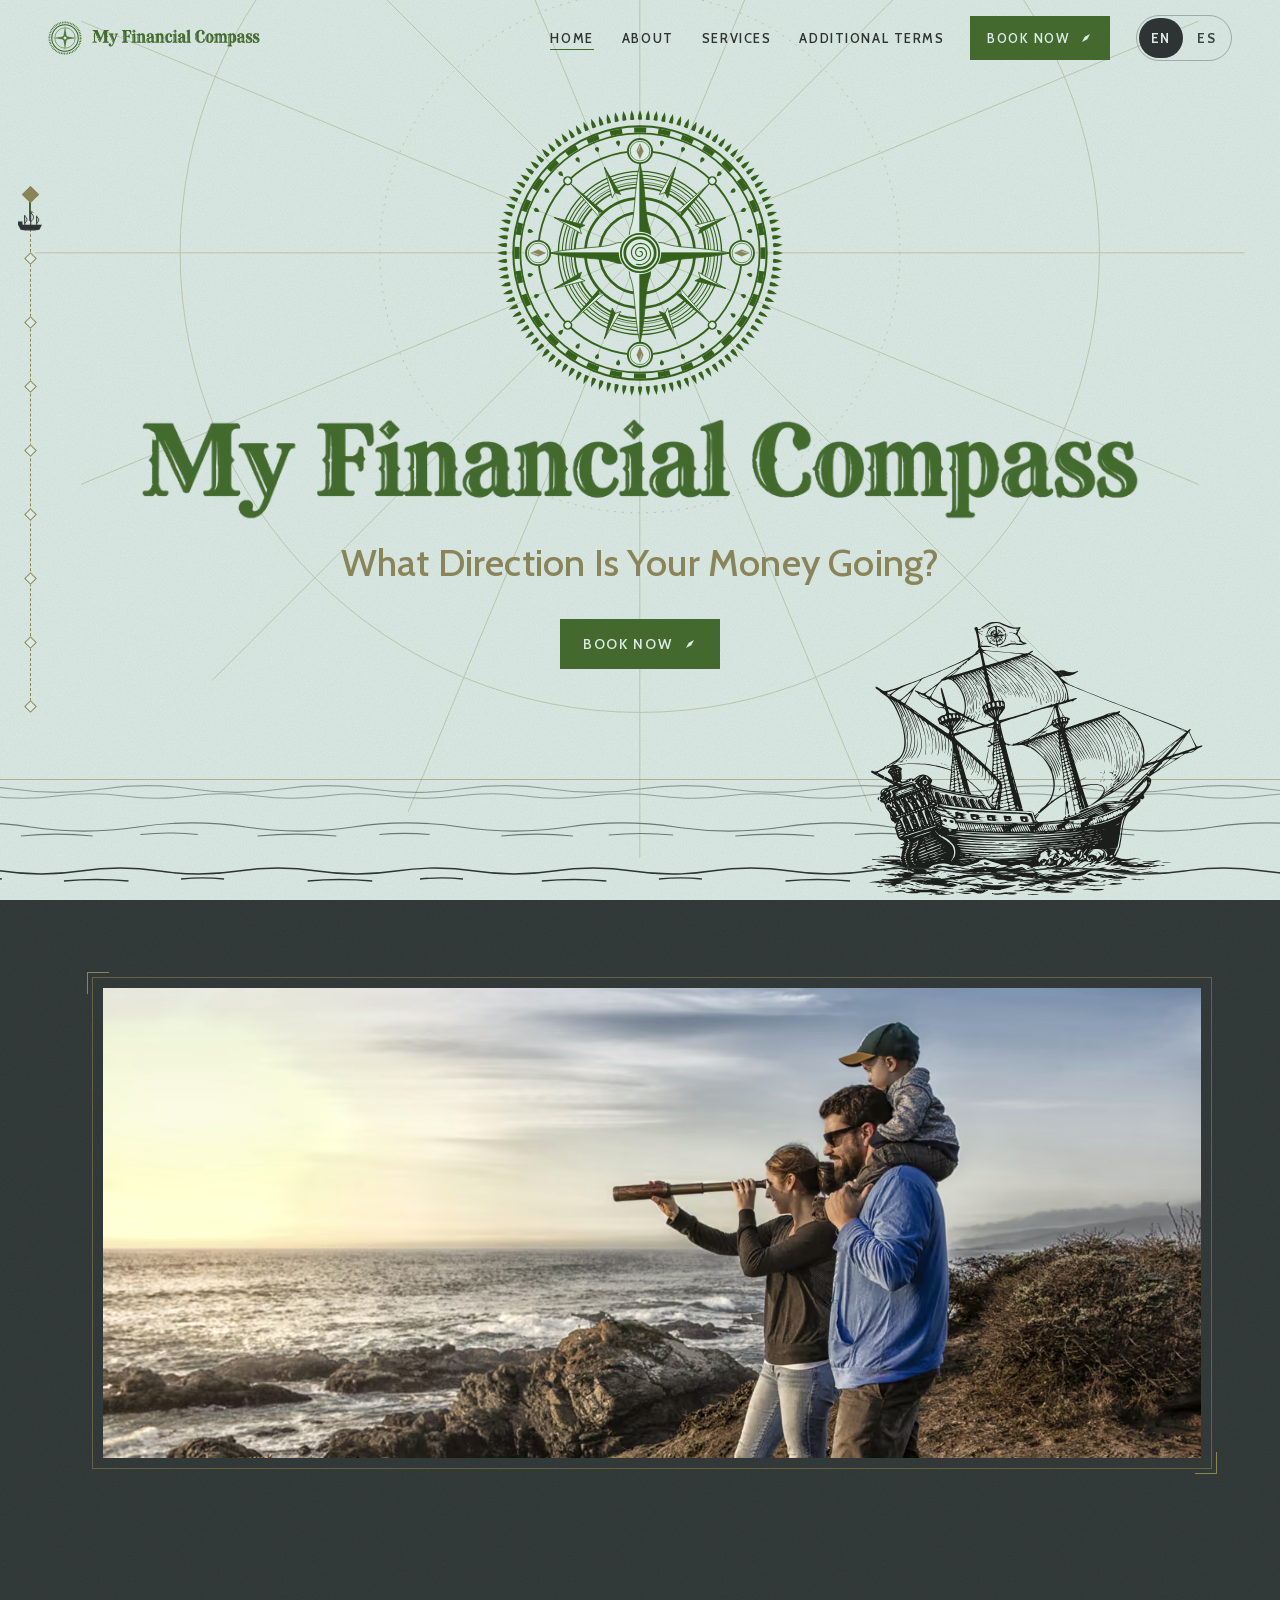
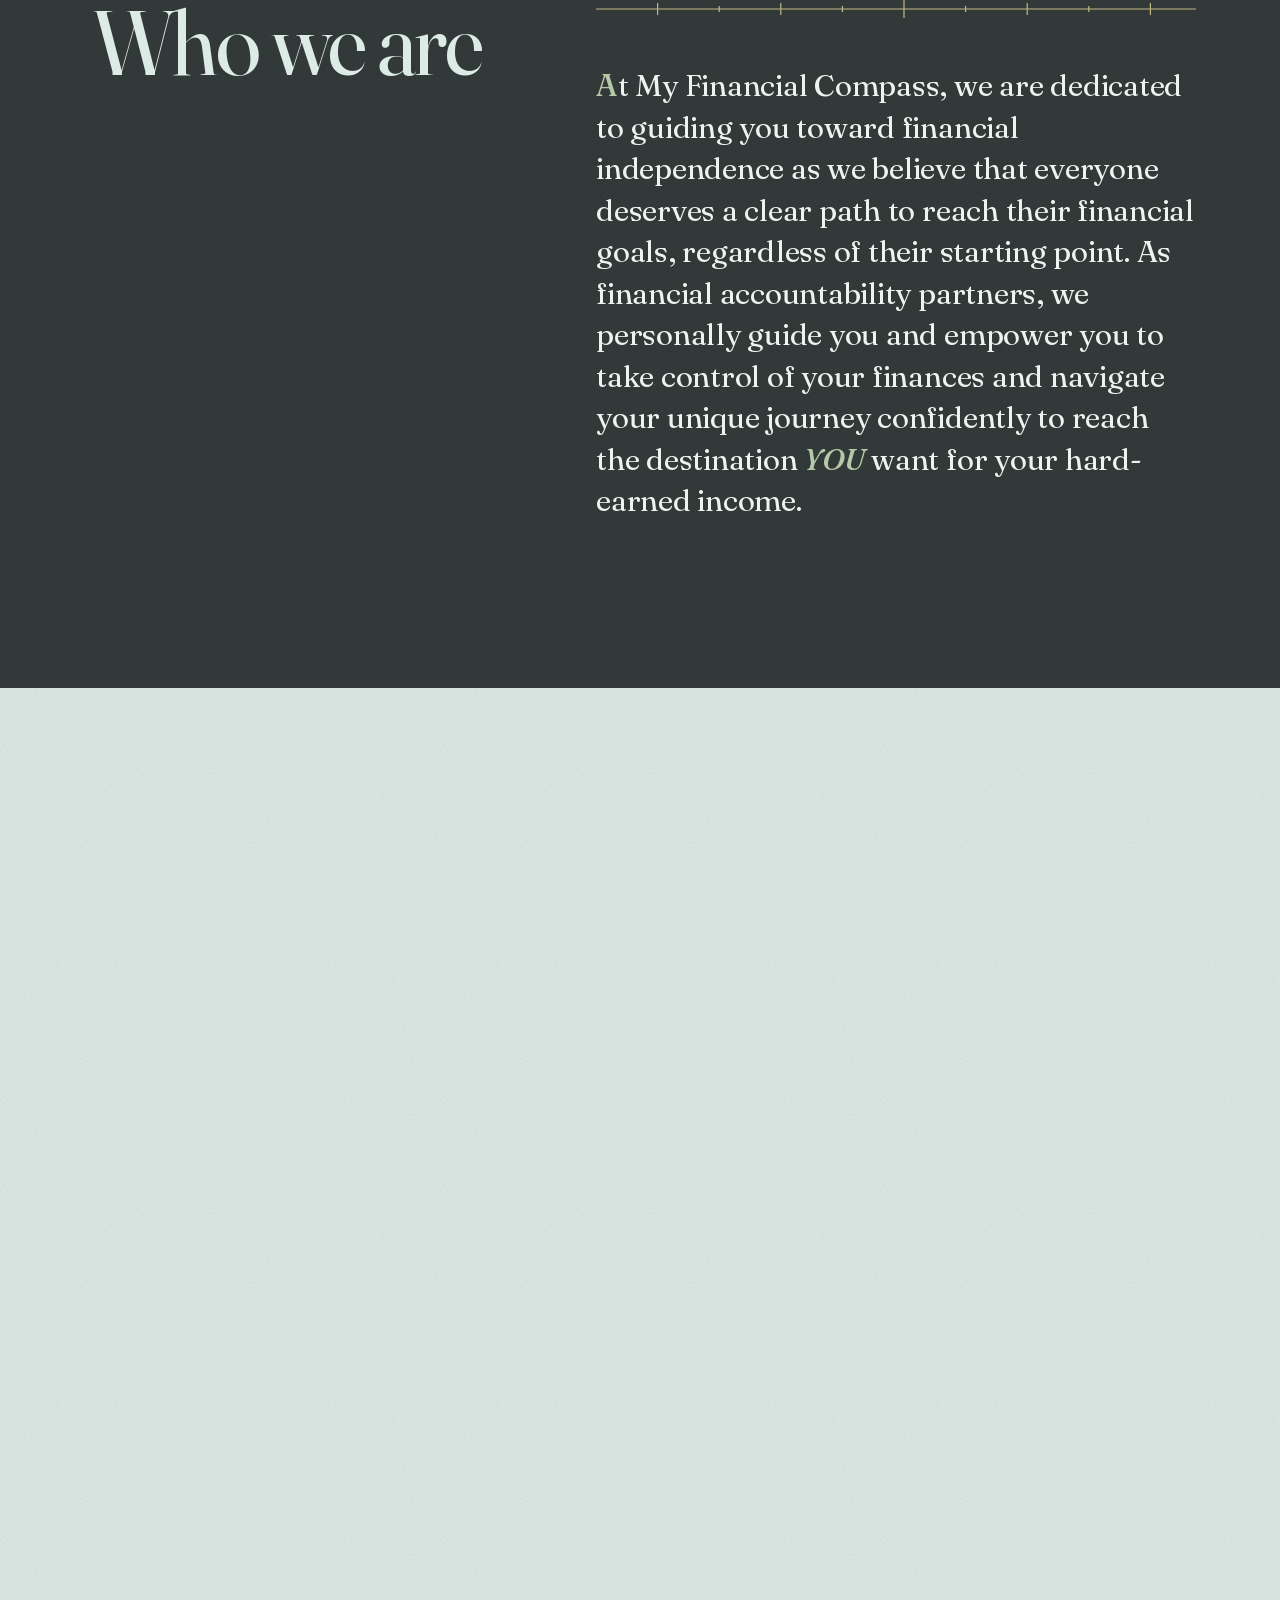
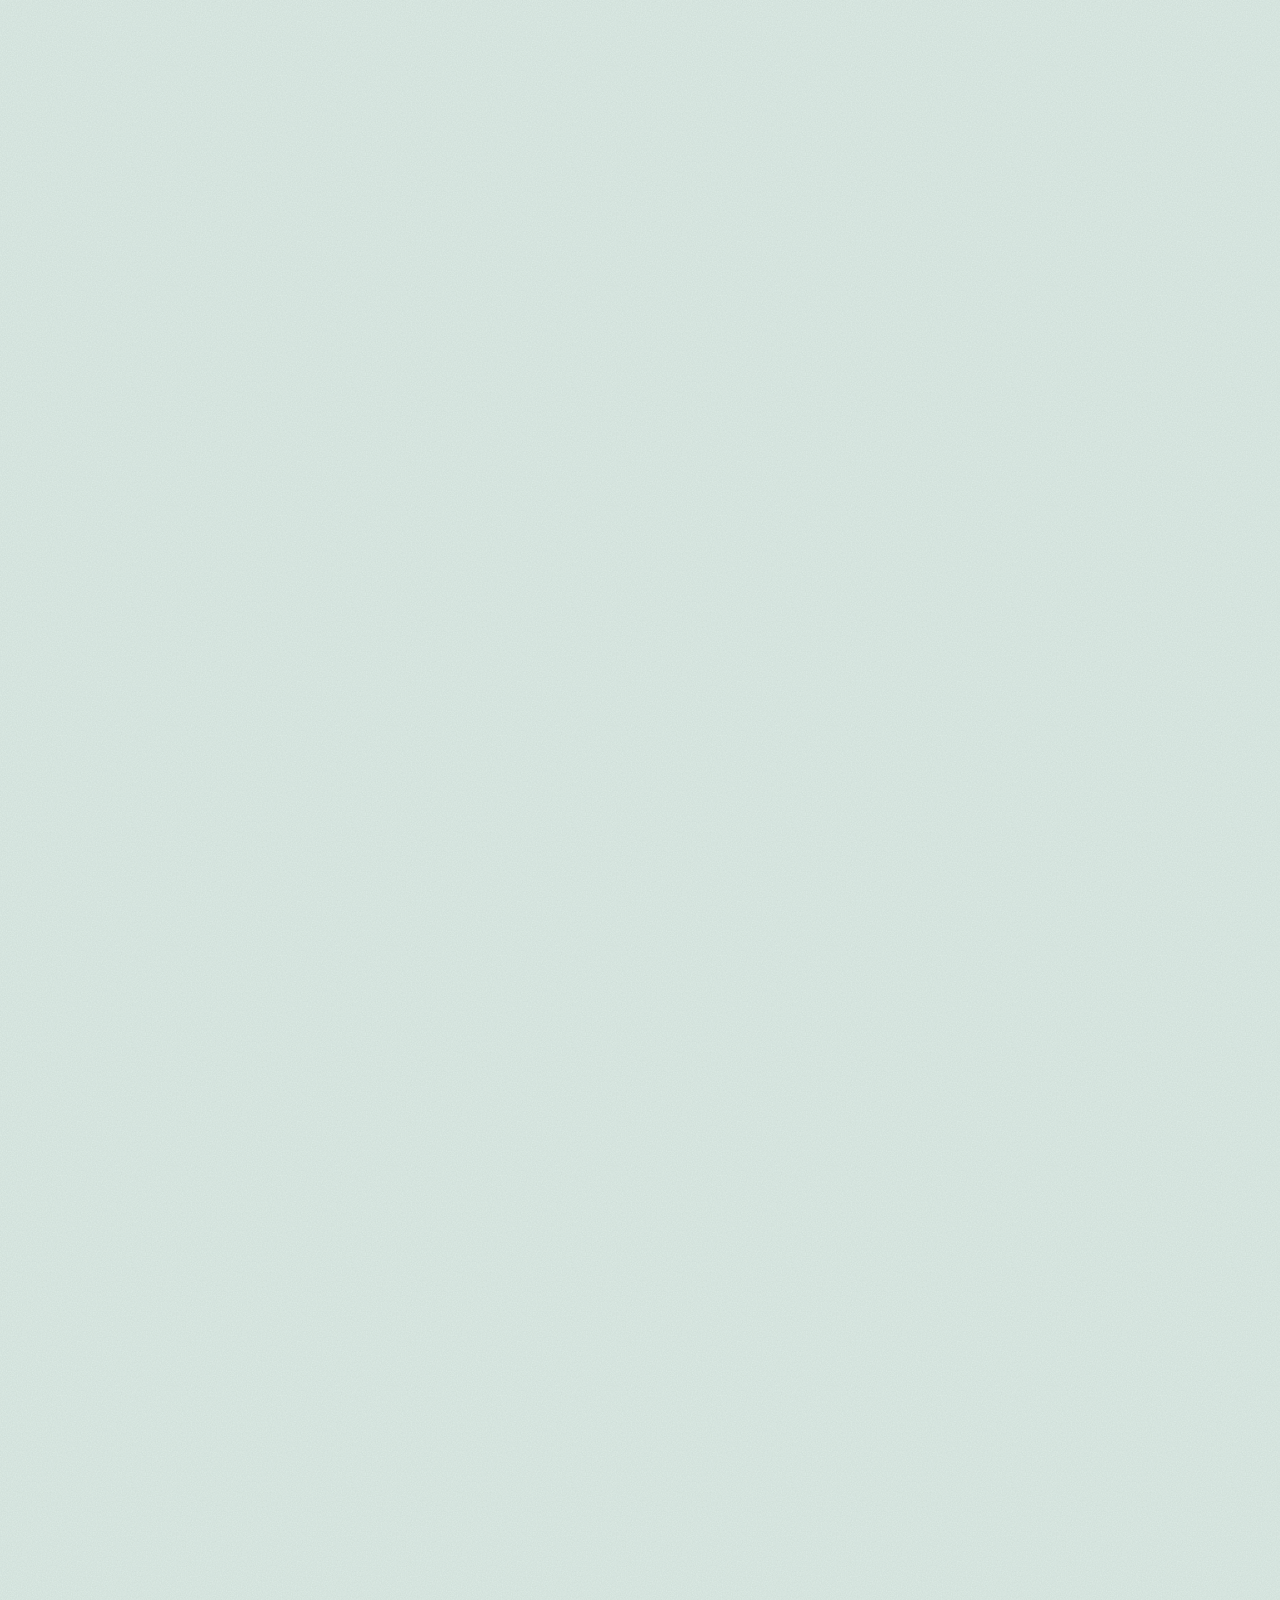
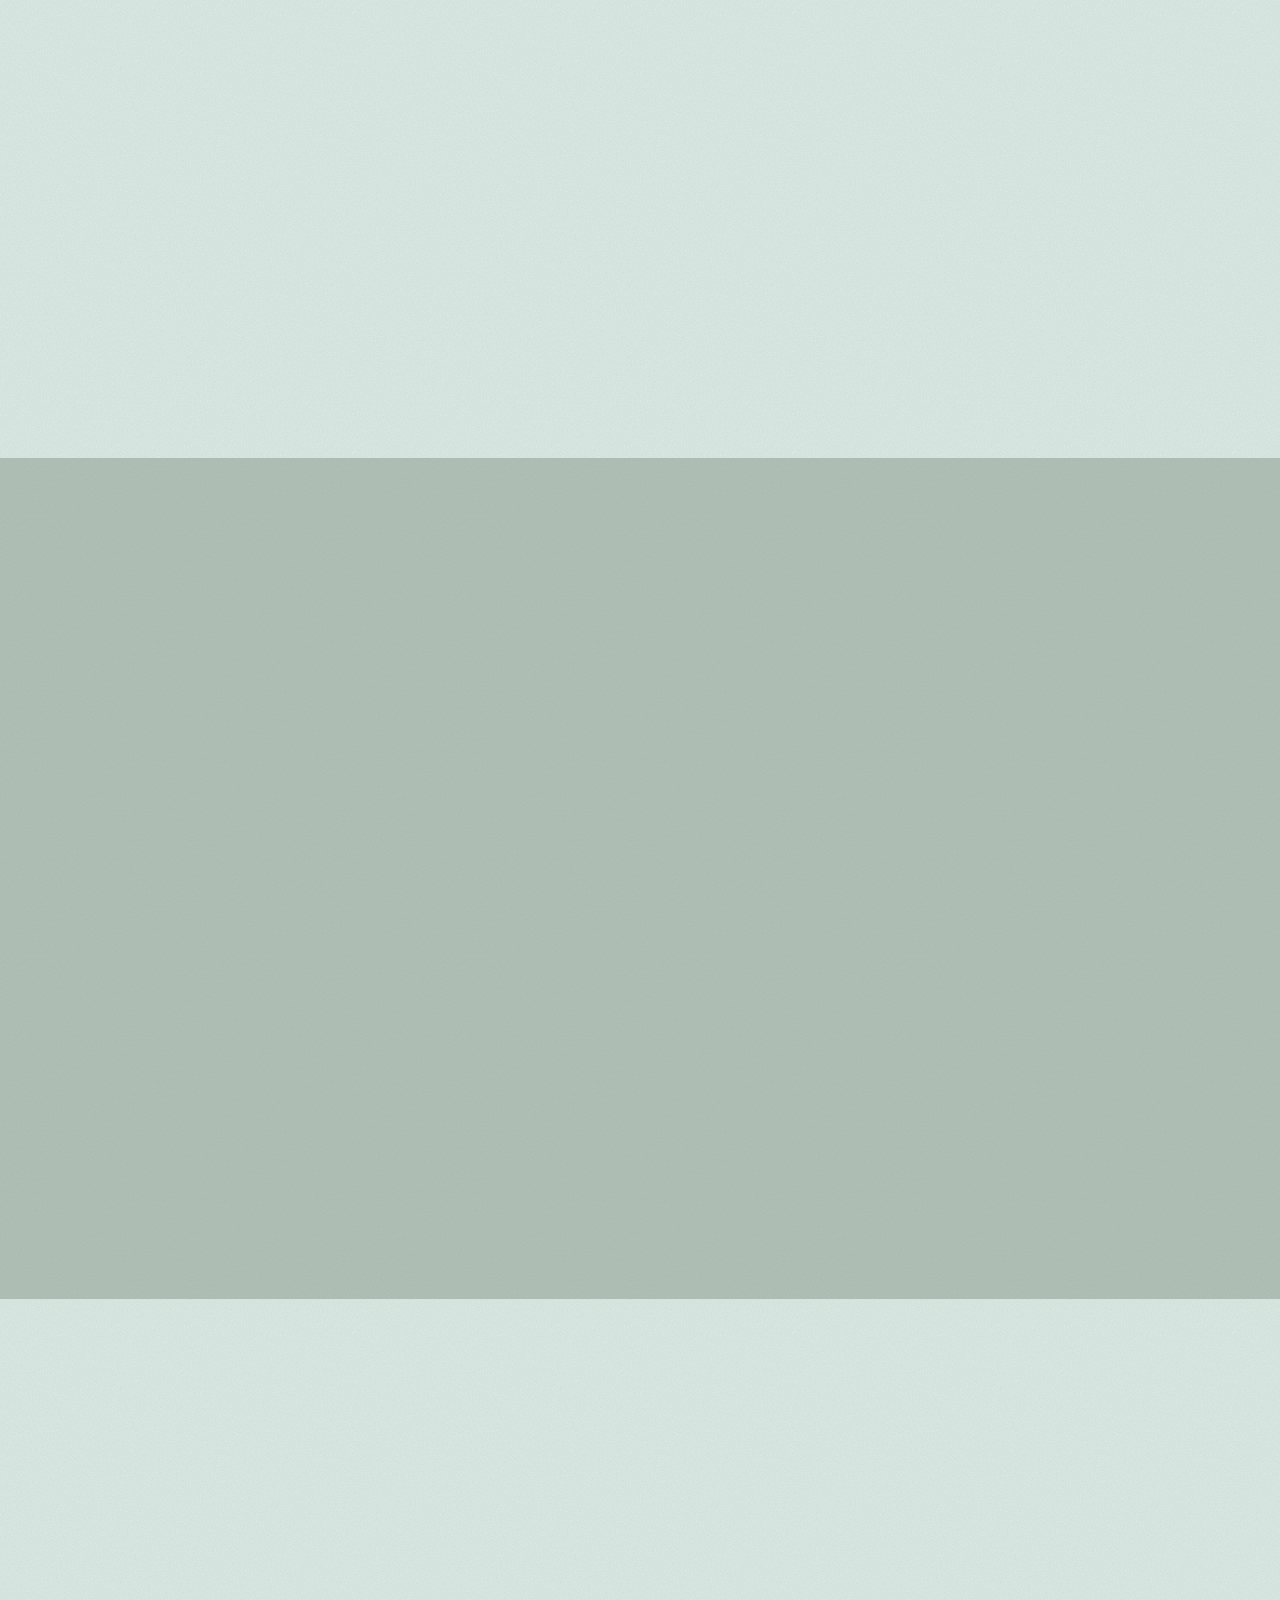
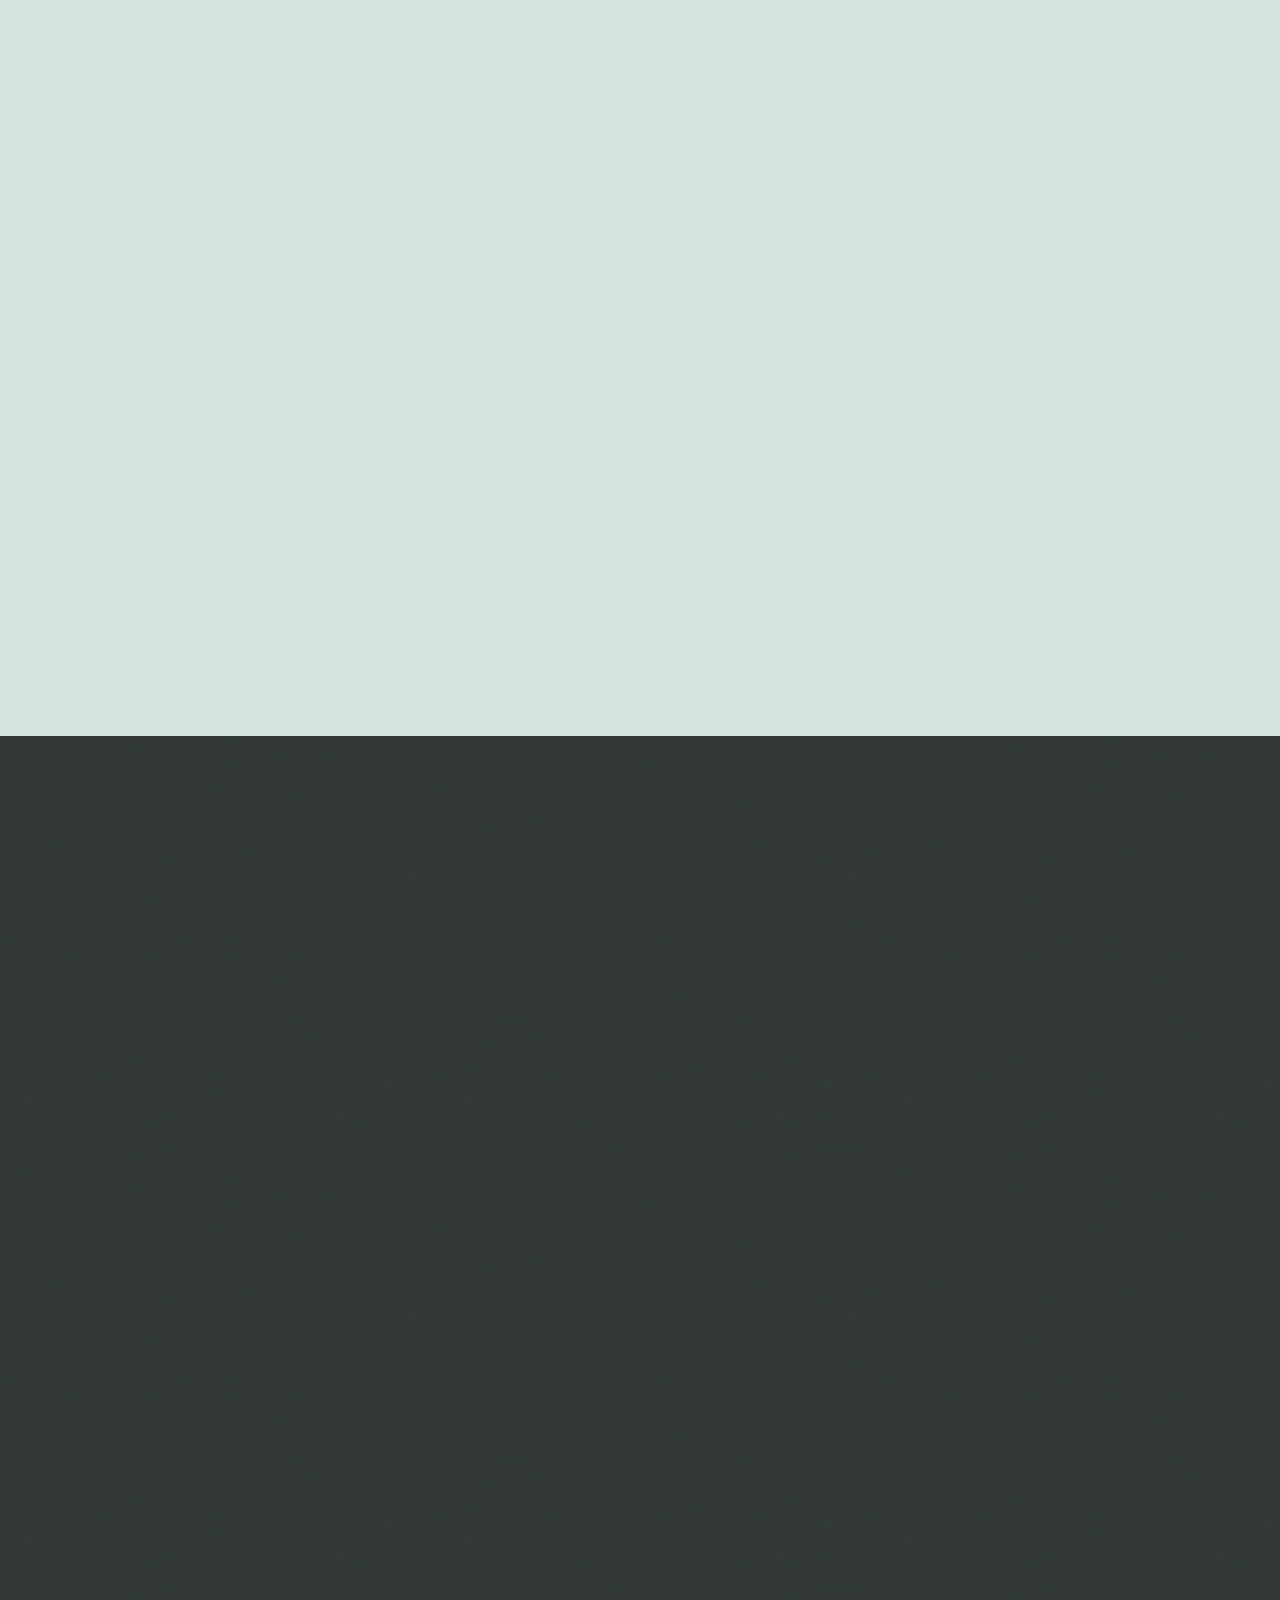
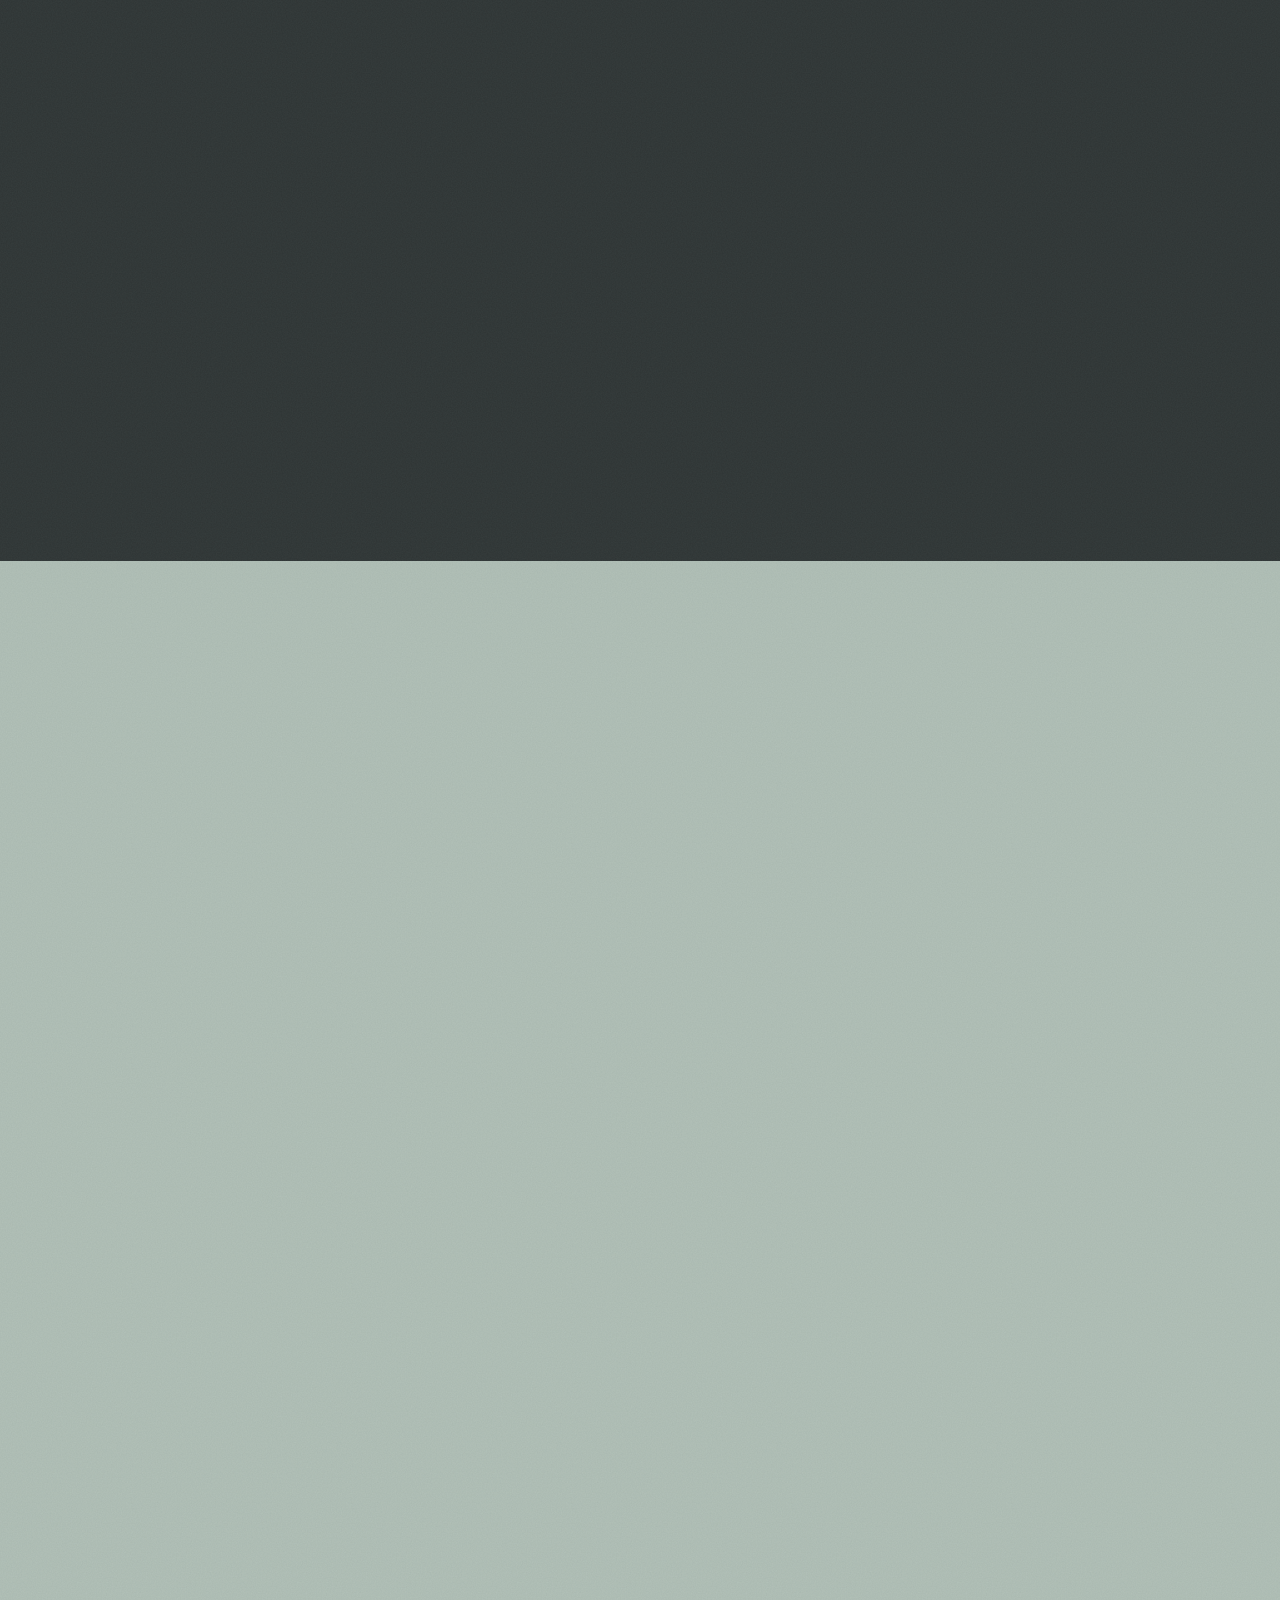
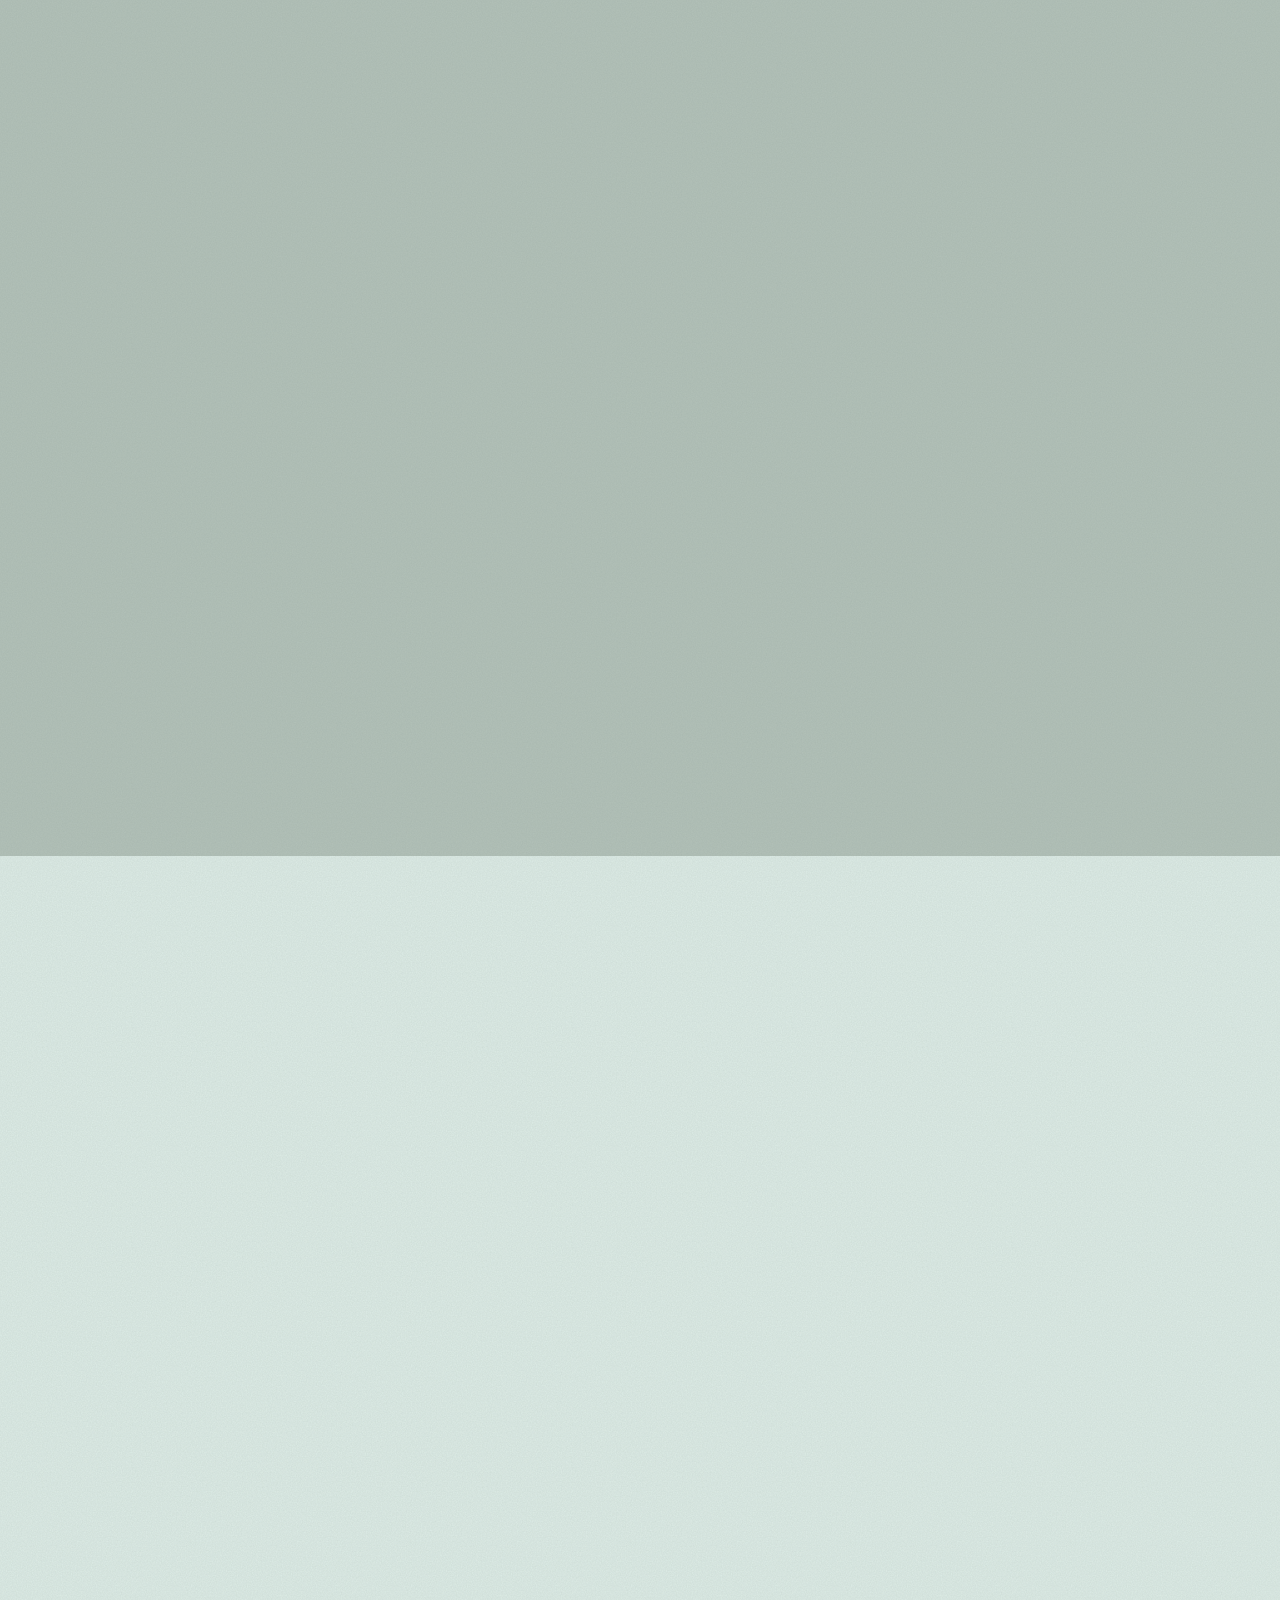
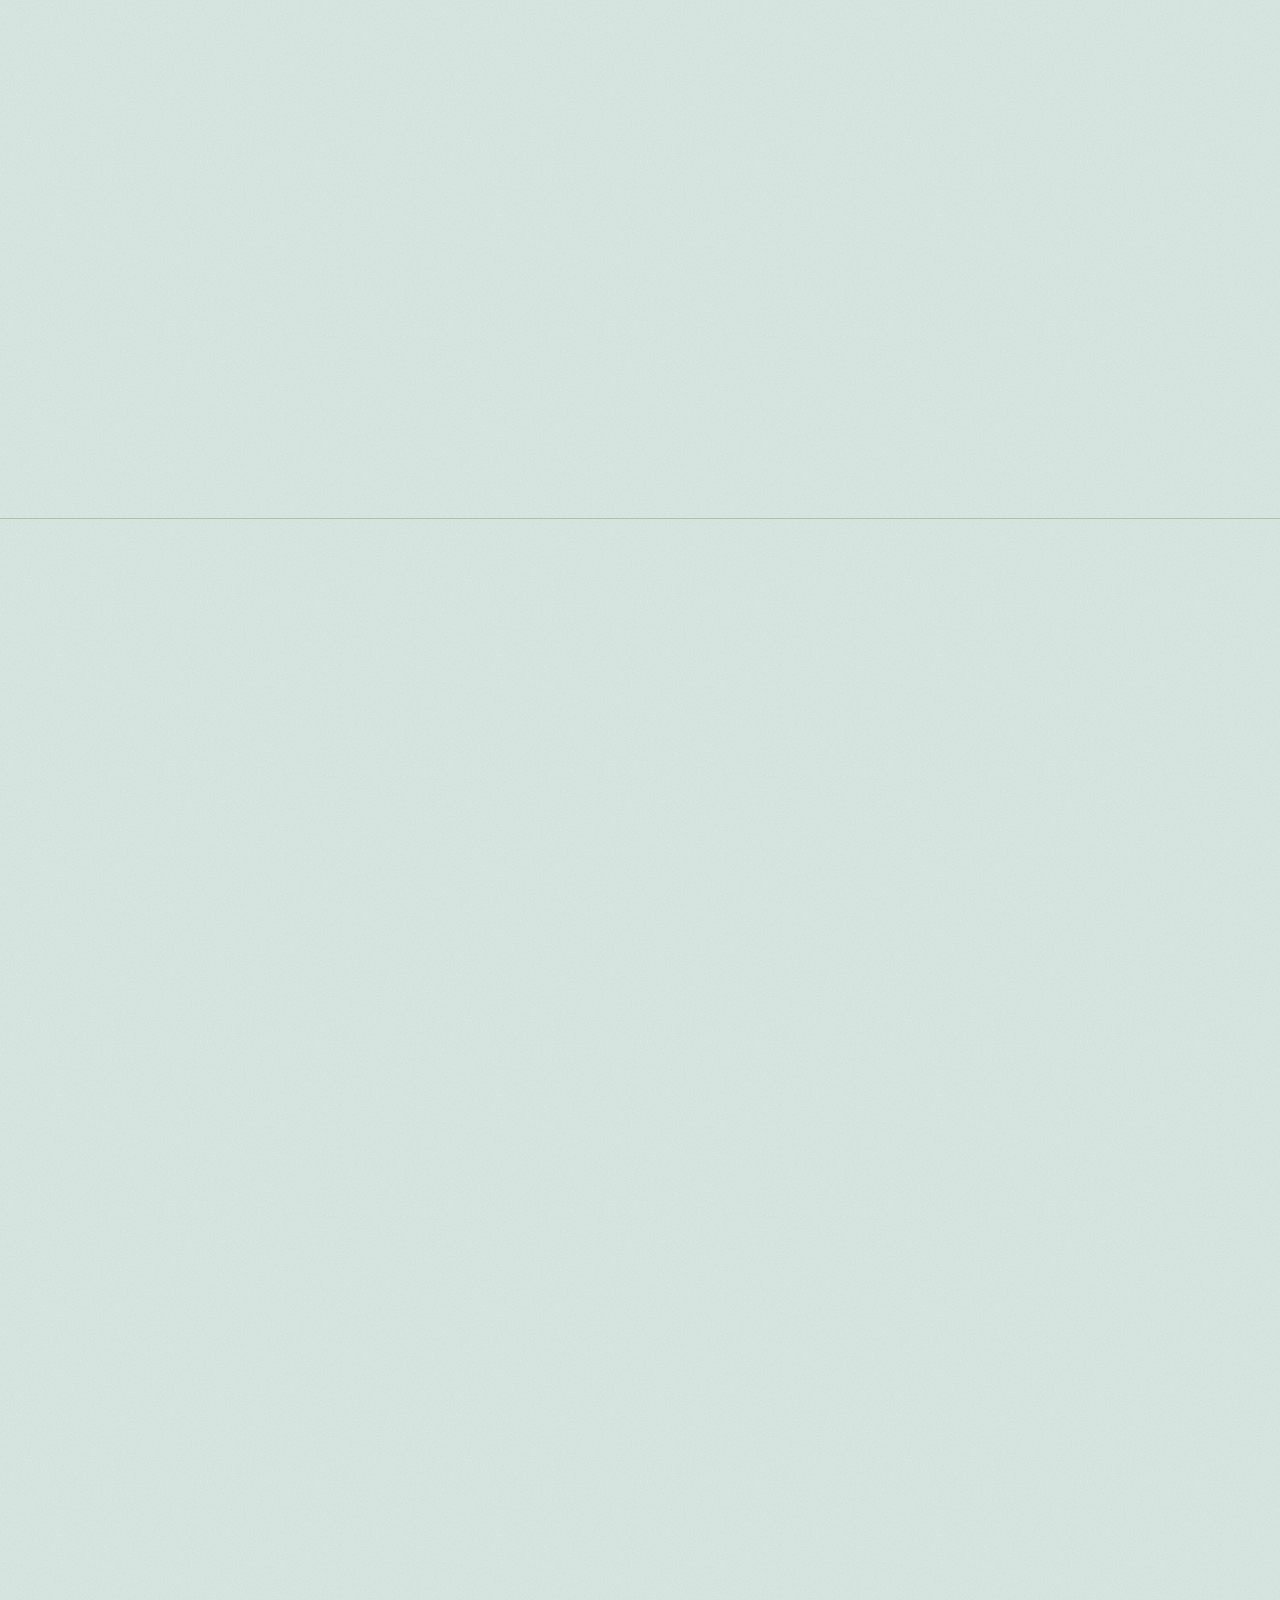
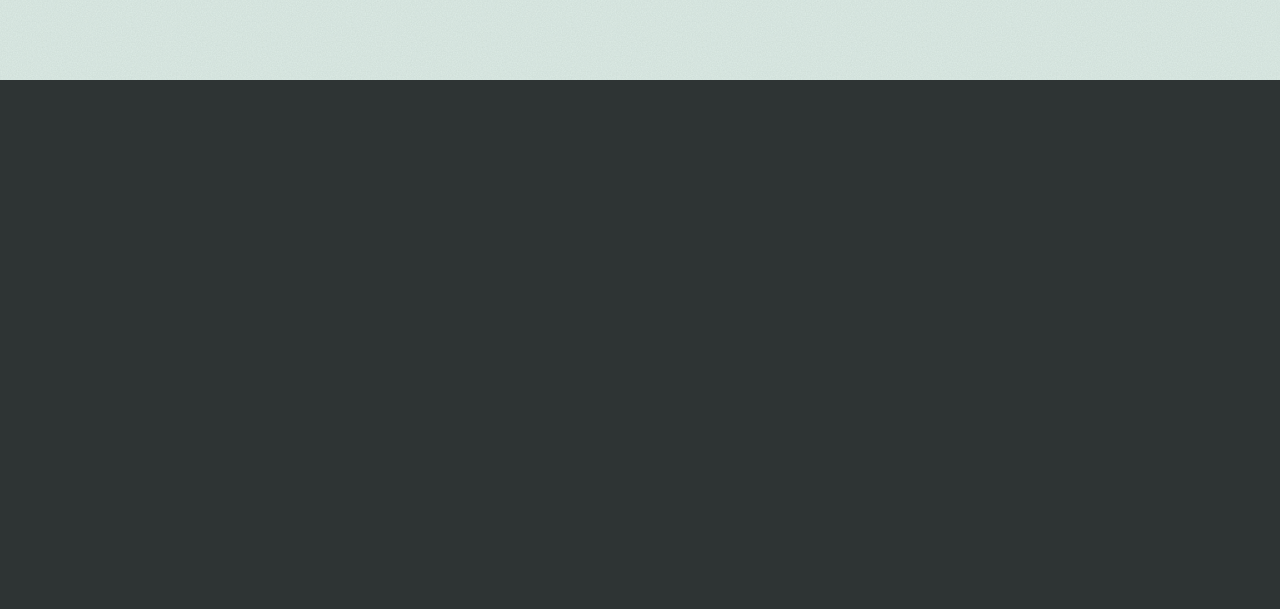
==== index.html @ ad10b334 "Add files via upload" ====
<!doctype html>
<html lang="en" class="no-js" data-alt="es/">
<head>
<meta charset="utf-8">
<meta name="viewport" content="width=device-width, initial-scale=1, viewport-fit=cover">
<title data-i18n="meta.title">My Financial Compass: Expert Financial Guidance &amp; Advice</title>
<meta name="description" content="My Financial Compass helps you achieve financial independence. Expert advice, personalized plans, and goal-oriented strategies. Start your journey today!" data-i18n-attr="content:meta.description">
<link rel="canonical" href="https://www.myfinancialcompass.org/" data-i18n-attr="href:meta.canonical">
<link rel="alternate" hreflang="en" href="https://www.myfinancialcompass.org/">
<link rel="alternate" hreflang="es" href="https://www.myfinancialcompass.org/es/">
<link rel="alternate" hreflang="x-default" href="https://www.myfinancialcompass.org/">
<meta name="theme-color" content="#DCEBE5">
<meta property="og:type" content="website">
<meta property="og:site_name" content="My Financial Compass">
<meta property="og:title" content="My Financial Compass: Expert Financial Guidance &amp; Advice" data-i18n-attr="content:meta.title">
<meta property="og:description" content="My Financial Compass helps you achieve financial independence. Expert advice, personalized plans, and goal-oriented strategies. Start your journey today!" data-i18n-attr="content:meta.description">
<meta property="og:url" content="https://www.myfinancialcompass.org/" data-i18n-attr="content:meta.canonical">
<meta property="og:locale" content="en_US" data-i18n-attr="content:meta.locale">
<meta property="og:locale:alternate" content="es_US" data-i18n-attr="content:meta.localeAlt">
<meta property="og:image" content="https://www.myfinancialcompass.org/assets/img/og-card.jpg">
<meta property="og:image:width" content="1200">
<meta property="og:image:height" content="630">
<meta property="og:image:alt" content="The My Financial Compass compass rose and wordmark" data-i18n-attr="content:meta.ogAlt">
<meta name="twitter:card" content="summary_large_image">
<meta name="twitter:title" content="My Financial Compass: Expert Financial Guidance &amp; Advice" data-i18n-attr="content:meta.title">
<meta name="twitter:description" content="My Financial Compass helps you achieve financial independence. Expert advice, personalized plans, and goal-oriented strategies. Start your journey today!" data-i18n-attr="content:meta.description">
<meta name="twitter:image" content="https://www.myfinancialcompass.org/assets/img/og-card.jpg">
<link rel="icon" href="assets/img/favicon.svg" type="image/svg+xml">
<link rel="icon" href="assets/img/favicon-32.png" sizes="32x32" type="image/png">
<link rel="apple-touch-icon" href="assets/img/apple-touch-icon.png">
<link rel="preload" as="image" type="image/avif" fetchpriority="high" media="(min-width: 720px)"
      imagesrcset="assets/img/wordmark-640.avif 640w, assets/img/wordmark-1080.avif 1080w, assets/img/wordmark-1600.avif 1600w"
      imagesizes="(min-width: 1180px) 1000px, 88vw">
<link rel="preload" as="font" type="font/woff2" href="assets/fonts/cabin-normal-latin.woff2" crossorigin>
<script>
/* Runs before first paint: language routing (URL > saved > browser), JS flag, intro mode.
   Redirecting here (instead of swapping text after load) keeps CLS at zero. */
(function () {
  var d = document.documentElement, page = d.lang === "es" ? "es" : "en";
  d.className = d.className.replace("no-js", "js");
  var q = /[?&]lang=(en|es)(?:&|$)/.exec(location.search), saved = null;
  try { saved = localStorage.getItem("mfc-lang"); } catch (e) {}
  var nav = ((navigator.languages && navigator.languages[0]) || navigator.language || "en").toLowerCase();
  var want = q ? q[1] : (page === "es" ? "es" : (saved === "es" || saved === "en" ? saved : (nav.indexOf("es") === 0 ? "es" : "en")));
  if (want !== page) {
    location.replace(d.getAttribute("data-alt") + (q ? "?lang=" + want : "") + location.hash);
    return;
  }
  if (!matchMedia("(prefers-reduced-motion: reduce)").matches) {
    var seen = null;
    try { seen = sessionStorage.getItem("mfc-intro"); } catch (e) {}
    d.className += seen ? " intro-short" : " intro-full";
    try { sessionStorage.setItem("mfc-intro", "1"); } catch (e) {}
  }
})();
</script>
<style>@font-face{font-family: "Cabin";font-style: normal;font-weight: 400 700;font-display: swap;src: url(assets/fonts/cabin-normal-latin.woff2) format("woff2")}@font-face{font-family: "Fraunces Fallback";src: local("Georgia");size-adjust: 103%;ascent-override: 94%;descent-override: 25%;line-gap-override: 0%}@font-face{font-family: "Cabin Fallback";src: local("Arial");size-adjust: 93%;ascent-override: 104%;descent-override: 27%;line-gap-override: 0%}:root{--forest: #43692E;--forest-deep: #2C4A1E;--rose: #35621A;--brass: #8A8558;--brass-ink: #6B663F;--brass-light: #C2BA86;--ink: #2E3434;--ink-soft: #3A4442;--paper: #DCEBE5;--paper-deep: #B2C1B8;--sage: #B2C1B8;--mist: #EEF3EF;--abyss: #2E3434;--error: #8B2E1F;--serif: "Fraunces","Fraunces Fallback",Georgia,serif;--sans: "Cabin","Cabin Fallback",Arial,sans-serif;--gutter: clamp(16px,4vw,48px);--maxw: 1240px;--bar-h: 64px;--voyage-h: 0px;--ease-out: cubic-bezier(.16,1,.3,1);--ease-in-out: cubic-bezier(.77,0,.18,1);--grain: url("data:image/svg+xml,%3Csvg xmlns='http://www.w3.org/2000/svg' width='220' height='220'%3E%3Cfilter id='n'%3E%3CfeTurbulence type='fractalNoise' baseFrequency='.8' numOctaves='2' stitchTiles='stitch'/%3E%3CfeColorMatrix values='0 0 0 0 .16 0 0 0 0 .2 0 0 0 0 .19 0 0 0 .13 0'/%3E%3C/filter%3E%3Crect width='100%25' height='100%25' filter='url(%23n)'/%3E%3C/svg%3E");color-scheme: light}@media (min-width: 960px){:root{--bar-h: 76px}body{font-size: 1.125rem}}@media (min-width: 1880px){html{font-size: 112.5%}:root{--maxw: 1440px}}@media (min-width: 2400px){html{font-size: 125%}:root{--maxw: 1640px}}@media (max-width: 959px){:root{--voyage-h: calc(46px + env(safe-area-inset-bottom))}}*,*::before,*::after{box-sizing: border-box;margin: 0}html{-webkit-text-size-adjust: 100%;scroll-behavior: smooth;scroll-padding-top: calc(var(--bar-h) + env(safe-area-inset-top));overflow-x: clip}body{font-family: var(--sans);font-size: 1.09rem;line-height: 1.65;color: var(--ink-soft);background-color: var(--paper);background-image: var(--grain);-webkit-font-smoothing: antialiased;text-rendering: optimizeLegibility;overflow-x: clip;padding-bottom: var(--voyage-h)}img,svg,picture{display: block;max-width: 100%}img{height: auto}button{font: inherit;color: inherit;cursor: pointer;border: 0;background: none;padding: 0}a{color: inherit;text-decoration: none}p{text-wrap: pretty}h1,h2,h3,h4{font-weight: 400;text-wrap: balance}ul,ol{padding: 0;list-style: none}::selection{background: var(--forest);color: var(--paper)}:focus-visible{outline: 2px solid var(--forest);outline-offset: 3px}.sr-only{position: absolute !important;width: 1px;height: 1px;padding: 0;margin: -1px;overflow: hidden;clip: rect(0 0 0 0);white-space: nowrap;border: 0}.skip-link{position: fixed;top: -100px;left: 16px;z-index: 100;padding: .7rem 1rem;background: var(--ink);color: var(--paper);font-weight: 600}.skip-link:focus{top: calc(12px + env(safe-area-inset-top))}.btn{--btn-bg: var(--forest);--btn-fg: var(--paper);--btn-sweep: var(--ink);--btn-line: var(--forest);position: relative;isolation: isolate;overflow: hidden;display: inline-flex;align-items: center;justify-content: center;gap: .75em;min-height: 50px;padding: .9rem 1.4rem;font: 600 .875rem/1 var(--sans);letter-spacing: .12em;text-transform: uppercase;color: var(--btn-fg);background: var(--btn-bg);border: 1px solid var(--btn-line);transition: color .5s var(--ease-out)}.btn::before{content: "";position: absolute;inset: -1px;z-index: -1;background: var(--btn-sweep);transform: scaleX(0);transform-origin: left;transition: transform .65s var(--ease-out)}.btn--sm{min-height: 44px;padding: .6rem 1rem;font-size: .8125rem}.btn--ghost{--btn-bg: transparent;--btn-fg: var(--forest);--btn-sweep: var(--forest)}.btn--block{width: 100%}.i-needle{width: 14px;height: 14px;fill: currentColor;flex: none;transform: rotate(45deg);transition: transform .9s var(--ease-out)}@media (hover: hover){.btn:hover::before{transform: scaleX(1)}.btn--ghost:hover{--btn-fg: var(--paper)}.btn:hover .i-needle,a:hover>.i-needle{transform: rotate(405deg)}}.coord{font: 600 .8125rem/1.3 var(--sans);letter-spacing: .18em;text-transform: uppercase;color: var(--brass-ink);font-variant-numeric: tabular-nums}.site-header{position: fixed;inset: 0 0 auto;z-index: 50;padding-top: env(safe-area-inset-top);transition: background-color .5s var(--ease-out),box-shadow .5s var(--ease-out)}.bar{height: var(--bar-h);display: flex;align-items: center;gap: clamp(8px,2vw,28px);padding-inline: max(var(--gutter),env(safe-area-inset-left)) max(var(--gutter),env(safe-area-inset-right));transition: height .5s var(--ease-out)}.is-compact .site-header,.menu-open .site-header{background-color: rgba(220,235,229,.95);box-shadow: 0 1px 0 rgba(138,133,88,.45)}@supports (backdrop-filter: blur(8px)){.is-compact .site-header{background-color: rgba(220,235,229,.9);backdrop-filter: blur(10px) saturate(1.1);-webkit-backdrop-filter: blur(10px) saturate(1.1)}}@media (min-width: 960px){.is-compact .bar{height: 62px}}.brand{display: flex;align-items: center;gap: 10px;min-height: 44px;margin-right: auto;color: var(--rose)}.mini-compass{width: 34px;height: 34px;flex: none;overflow: visible}.mini-star{transform-box: view-box;transform-origin: 0 0}.brand-word{width: clamp(104px,30vw,168px);opacity: 0;transform: translateY(6px);transition: opacity .5s var(--ease-out),transform .6s var(--ease-out)}.is-compact .brand-word,.menu-open .brand-word{opacity: 1;transform: none}.nav{display: none}.nav ul{display: flex;gap: clamp(18px,2.2vw,34px)}.nav a{position: relative;display: inline-flex;align-items: center;min-height: 44px;font: 600 .8125rem/1 var(--sans);letter-spacing: .12em;text-transform: uppercase;color: var(--ink)}.nav a::after{content: "";position: absolute;left: 0;right: 0;bottom: 10px;height: 1px;background: var(--forest);transform: scaleX(0);transform-origin: right;transition: transform .5s var(--ease-out)}.nav a:hover::after,.nav a[aria-current="true"]::after{transform: scaleX(1);transform-origin: left}.bar-book{display: none}@media (min-width: 540px){.bar-book{display: inline-flex}}.nav a,.bar-book{white-space: nowrap}@media (min-width: 1100px){.nav{display: block}}.menu-toggle{display: inline-flex;align-items: center;gap: 10px;min-height: 44px;min-width: 44px;justify-content: flex-end;font: 600 .8125rem/1 var(--sans);letter-spacing: .14em;text-transform: uppercase;color: var(--ink)}.menu-icon{display: grid;gap: 6px;width: 22px}.menu-icon span{height: 1.5px;background: currentColor;transition: transform .45s var(--ease-out)}.menu-open .menu-icon span:first-child{transform: translateY(3.75px) rotate(45deg)}.menu-open .menu-icon span:last-child{transform: translateY(-3.75px) rotate(-45deg)}@media (min-width: 1100px){.menu-toggle{display: none}}.lang{display: inline-flex;flex: none;gap: 2px;padding: 2px;border: 1px solid rgba(46,52,52,.32);border-radius: 999px}.lang-opt{display: inline-flex;align-items: center;justify-content: center;min-width: 44px;min-height: 40px;padding: 0 12px;border-radius: 999px;font: 700 .8125rem/1 var(--sans);letter-spacing: .12em;color: var(--ink-soft);transition: background-color .3s var(--ease-out),color .3s var(--ease-out)}.lang-opt[aria-current="true"]{background: var(--ink);color: var(--paper)}@media (hover: hover){.lang-opt:not([aria-current="true"]):hover{color: var(--forest)}}@media (max-width: 380px){.menu-toggle-label{display: none}}.menu[hidden]{display: none}.hero{position: relative;display: grid;grid-template-rows: 1fr auto;min-height: calc(100vh - var(--voyage-h));min-height: calc(100svh - var(--voyage-h));padding-top: calc(var(--bar-h) + env(safe-area-inset-top));overflow: clip}.hero-inner{position: relative;z-index: 2;display: flex;flex-direction: column;align-items: center;justify-content: center;gap: clamp(10px,2.2vh,24px);padding: clamp(12px,3vh,40px) var(--gutter) 0;text-align: center}.hero-rose-wrap{position: relative;width: clamp(140px,min(32vh,44vw),22.5rem);aspect-ratio: 1}.hero-rose{position: absolute;inset: 0}.hero-rhumbs{position: absolute;left: -160%;top: -160%;width: 420%;height: 420%;max-width: none;color: var(--brass);opacity: .34;pointer-events: none;z-index: -1}.hero-rhumbs path,.hero-rhumbs circle{stroke-width: 1}.compass{position: relative;width: 100%;height: 100%;--c-ink: var(--rose);--c-paper: var(--paper)}.c-layer,.c-teeth>svg,.c-rings>svg{position: absolute;inset: 0;width: 100%;height: 100%;overflow: visible}.c-star,.c-teeth,.c-needles,.c-band,.c-center{transform-origin: 50% 50%}.c-star{will-change: transform}.compass--hero .dia{fill: var(--brass);stroke: var(--brass)}.hero-title{position: relative;width: min(88vw,62.5rem);line-height: 0}.hero-wordmark{width: 100%}.hero-sub{position: relative;font: 500 clamp(1.5rem,3.1vw,2.35rem)/1.2 var(--sans);color: var(--brass);letter-spacing: .005em;max-width: min(100%,46rem)}:root[lang="en"] .hero-sub{text-transform: capitalize}.hero-actions{display: flex;flex-wrap: wrap;align-items: center;justify-content: center;gap: 14px 28px;margin-top: clamp(4px,1.5vh,16px)}.horizon{position: relative;z-index: 1;height: clamp(120px,25vh,280px);pointer-events: none}.horizon::before{content: "";position: absolute;left: 0;right: 0;top: 46%;height: 1px;background: rgba(138,133,88,.55)}.sea{position: absolute;left: -6%;width: 112%;height: 30px;max-width: none;fill: none;stroke: var(--ink);stroke-width: 1.1;overflow: visible}.sea path{vector-effect: non-scaling-stroke}.sea--back{top: 44%;opacity: .4;animation: sea 7s ease-in-out infinite alternate}.sea--mid{top: 62%;opacity: .62;animation: sea 5.5s ease-in-out infinite alternate-reverse}.sea--front{bottom: 4%;z-index: 3;stroke-width: 1.4;animation: sea 4.6s ease-in-out infinite alternate}@keyframes sea{to{transform: translateX(-4.5%)}}.hero.is-paused .sea{animation-play-state: paused}.ship{position: absolute;aspect-ratio: 841 / 673}.ship-layer{position: absolute;max-width: none}.ship-hull{left: 6.18%;top: 52.3%;width: 79.07%;height: 40.12%}.ship-rig-l{left: 3.69%;top: 2.38%;width: 46.49%;height: 80.68%;transform-origin: 84.1% 83.2%}.ship-rig-r{left: 49.7%;top: 11.29%;width: 50.18%;height: 71.92%;transform-origin: -13.7% 81%}.ship-flag{left: 35.43%;top: .89%;width: 13.79%;height: 9.66%;transform-origin: 1.7% 52.3%}.ship-waves{left: .71%;top: 82.62%;width: 90.37%;height: 17.38%}.ship--hero{z-index: 2;width: clamp(170px,44vw,440px);right: clamp(4px,6vw,150px);bottom: 2%;transform-origin: 46% 88%}@media (min-width: 960px){.ship--hero{width: clamp(260px,27vw,460px)}}@media (orientation: landscape) and (max-height: 560px){.hero{min-height: 0}.hero-inner{padding-top: 8px;gap: 10px}.hero-rose-wrap{width: clamp(110px,30vh,170px)}.hero-title{width: min(64vw,40rem)}.hero-sub{font-size: 1.5rem}.horizon{height: 150px}.ship--hero{width: 190px}}main>.sec,.site-footer{content-visibility: auto;contain-intrinsic-size: auto 1000px}#values.is-pinned{contain-intrinsic-size: auto 3000px}#services,#captain,#contact,#terms{contain-intrinsic-size: auto 1500px}.voyage{position: fixed;z-index: 40;color: var(--ink);--v-line: var(--brass);--v-fill: var(--forest);--v-paper: var(--paper);transition: opacity .5s}.voyage-track{position: relative}.voyage-line,.voyage-progress{position: absolute;pointer-events: none}.voyage ol{position: relative;display: flex;justify-content: space-between}.port{position: relative;display: grid;place-items: center}.port-mark{width: 9px;height: 9px;rotate: 45deg;border: 1.5px solid var(--v-line);background: var(--v-paper);transition: background-color .4s,border-color .4s,scale .5s var(--ease-out)}.port.is-passed .port-mark{background: var(--v-fill);border-color: var(--v-fill)}.port.is-current .port-mark{background: var(--brass);border-color: var(--brass);scale: 1.35}.voyage-ship{position: absolute;width: 30px;height: 26px;pointer-events: none;will-change: transform}.on-dark .voyage{color: var(--paper);--v-paper: var(--abyss);--v-fill: var(--brass-light)}.vs-sails{transform-box: fill-box;transform-origin: 50% 100%;transition: transform .8s var(--ease-out)}.voyage.is-docked .vs-sails{transform: scaleY(.35)}@media (min-width: 960px){.voyage{left: max(14px,env(safe-area-inset-left));top: 50%;translate: 0 -50%;width: 32px;height: min(60vh,540px)}.voyage-track{height: 100%}.voyage-line{left: 50%;top: 14px;bottom: 14px;border-left: 1.5px dashed var(--v-line)}.voyage-progress{left: calc(50% - .75px);top: 14px;bottom: 14px;width: 2px;background: var(--v-fill);transform-origin: top;transform: scaleY(0)}.voyage ol{flex-direction: column;height: 100%}.port{width: 32px;height: 28px}.port-label{position: absolute;left: 40px;top: 50%;translate: -6px -50%;display: flex;gap: 8px;align-items: baseline;padding: 7px 10px;background: var(--ink);color: var(--paper);font: 600 .8125rem/1.2 var(--sans);white-space: nowrap;opacity: 0;pointer-events: none;transition: opacity .3s,translate .4s var(--ease-out)}.port-label .coord{color: var(--brass-light);font-size: .75rem}.port:hover .port-label,.port:focus-visible .port-label{opacity: 1;translate: 0 -50%}.voyage-ship{left: 50%;top: 14px;margin: -13px 0 0 -15px}}@media (max-width: 959px){.voyage{left: 0;right: 0;bottom: 0;height: var(--voyage-h);padding: 0 max(10px,env(safe-area-inset-left)) env(safe-area-inset-bottom) max(10px,env(safe-area-inset-right));background: rgba(220,235,229,.95);box-shadow: 0 -1px 0 rgba(46,52,52,.25)}.on-dark .voyage{background: rgba(46,52,52,.95)}.voyage-track{height: 46px}.voyage-line{top: 50%;left: calc(100% / 18);right: calc(100% / 18);border-top: 1.5px dashed var(--v-line)}.voyage-progress{top: calc(50% - .75px);left: calc(100% / 18);right: calc(100% / 18);height: 2px;background: var(--v-fill);transform-origin: left;transform: scaleX(0)}.voyage ol{height: 100%}.voyage li{flex: 1 1 0}.port{width: 100%;height: 46px}.port-label{position: absolute;width: 1px;height: 1px;overflow: hidden;clip: rect(0 0 0 0);white-space: nowrap}.voyage-ship{top: 2px;left: calc(100% / 18);margin-left: -15px;width: 28px;height: 24px}}.compass--hero .c-teeth{animation: spin 220s linear infinite}.ship--hero{animation: ship-rock 6.6s ease-in-out infinite alternate}.ship--hero .ship-rig{animation: rig-breathe 5.4s ease-in-out infinite alternate}.ship--hero .ship-flag{animation: flag-wave 1.6s ease-in-out infinite alternate}.ship--hero .ship-waves{animation: ship-sea 4.8s ease-in-out infinite alternate}.hero.is-paused .ship--hero,.hero.is-paused .ship-layer,.hero.is-paused .c-teeth,.hero.is-paused .sea{animation-play-state: paused}@keyframes spin{to{transform: rotate(360deg)}}@keyframes ship-rock{0%{transform: translateY(0) rotate(-1.9deg)}50%{transform: translateY(-5px) rotate(0deg)}100%{transform: translateY(0) rotate(1.9deg)}}@keyframes rig-breathe{to{transform: scaleX(1.024)}}@keyframes flag-wave{to{transform: skewY(3.5deg) scaleX(.965)}}@keyframes ship-sea{to{transform: translateX(7px)}}:root{--ease-expo: cubic-bezier(.87,0,.13,1);--ease-back: cubic-bezier(.34,1.56,.64,1)}.curtain{display: none}.intro-full .curtain,.intro-short .curtain{display: block;position: absolute;inset: -6px -8px;z-index: 2;background: #d5e4de;transform-origin: 100% 50%;animation: curtain .8s var(--ease-expo) 1.05s both}.intro-full .hero-sub .curtain{animation-duration: .7s;animation-delay: 1.2s}.intro-full .hero-rose{z-index: 3;animation: rose-in .85s var(--ease-expo) .95s backwards}.intro-full .compass--hero [data-draw] circle{stroke-dasharray: 1;animation: draw .7s cubic-bezier(.65,0,.35,1) backwards;animation-delay: calc(var(--k) * 45ms)}.intro-full .compass--hero .c-band{animation: band-in .8s var(--ease-out) .1s backwards}.intro-full .compass--hero .tooth-s{animation: fade-in .22s ease-out backwards;animation-delay: calc(.15s + var(--k) * 40ms)}.intro-full .compass--hero [data-extras]{animation: fade-in .45s ease-out .3s backwards}.intro-full .compass--hero .c-diamonds{animation: fade-in .3s ease-out .35s backwards}.intro-full .compass--hero .dia{animation: dia-lit .3s ease-out backwards;animation-delay: calc(.75s + var(--k) * 90ms)}.intro-full .compass--hero .c-needles{animation: pop-in .7s var(--ease-back) .35s backwards}.intro-full .compass--hero .c-center{animation: pop-in-c .6s cubic-bezier(.34,1.9,.64,1) .4s backwards}.intro-full .compass--hero .c-star{animation: needle 1.3s .4s backwards}.intro-full .hero-actions{animation: fade-in .7s ease-out 1.4s backwards}.intro-full .ship--hero{animation: ship-rock 6.6s ease-in-out infinite alternate,fade-in .7s ease-out 1.45s backwards}.intro-full .site-header{animation: fade-in .7s ease-out 1.5s backwards}.intro-full .voyage{animation: fade-in .7s ease-out 1.55s backwards}@keyframes curtain{from{transform: scaleX(1)}to{transform: scaleX(0)}}@keyframes rose-in{from{transform: translateY(var(--rose-dy)) scale(var(--rose-s))}}:root{--rose-dy: 24svh;--rose-s: 1.2}@media (min-width: 720px){:root{--rose-dy: 18svh;--rose-s: 1.15}}@keyframes draw{from{stroke-dashoffset: 1}to{stroke-dashoffset: 0}}@keyframes band-in{from{opacity: 0;transform: scale(.92)}}@keyframes fade-in{from{opacity: 0}}@keyframes dia-lit{from{fill: var(--rose);stroke: var(--rose)}}@keyframes pop-in{from{opacity: 0;transform: scale(.72)}}@keyframes pop-in-c{from{opacity: 0;transform: scale(.3)}}@keyframes needle{0%{opacity: 0;transform: rotate(-230deg);animation-timing-function: cubic-bezier(.2,.7,.3,1)}12%{opacity: 1}46%{transform: rotate(16deg);animation-timing-function: ease-in-out}62%{transform: rotate(-8deg);animation-timing-function: ease-in-out}76%{transform: rotate(3.5deg);animation-timing-function: ease-in-out}88%{transform: rotate(-1.5deg);animation-timing-function: ease-out}100%{transform: rotate(0deg)}}.intro-short .hero-rose{animation: rose-short .5s var(--ease-out) backwards}.intro-short .compass--hero .c-star{animation: star-short .6s var(--ease-back) backwards}.intro-short .curtain{animation-duration: .5s;animation-delay: .04s}.intro-short .hero-sub .curtain{animation-delay: .1s}@keyframes rose-short{from{opacity: 0;transform: scale(.95)}}@keyframes star-short{from{transform: rotate(-40deg)}}.intro-skip{position: fixed;right: max(16px,env(safe-area-inset-right));bottom: calc(var(--voyage-h) + 16px);z-index: 60;min-height: 44px;padding: 0 16px;font: 600 .8125rem/1 var(--sans);letter-spacing: .14em;text-transform: uppercase;color: var(--brass-ink);border: 1px solid rgba(138,133,88,.6);background: var(--paper)}@media (prefers-reduced-motion: reduce){html{scroll-behavior: auto}.sea,.ship--hero,.ship-layer,.compass--hero .c-teeth{animation: none}}</style>
<link rel="preload" href="styles.min.css?v=20261026i" as="style" onload="this.onload=null;this.rel='stylesheet'">
<noscript><link rel="stylesheet" href="styles.min.css?v=20261026i"></noscript>
</head>
<body>
<a class="skip-link" href="#main" data-i18n="ui.skip">Skip to content</a>

<!-- ================================================================ HEADER -->
<header class="site-header" data-header>
  <div class="bar">
    <a class="brand" href="#home" aria-label="My Financial Compass — Home" data-i18n-attr="aria-label:ui.brandHome">
      <svg class="mini-compass" viewBox="-50 -50 100 100" aria-hidden="true" focusable="false">
        <circle r="46" fill="none" stroke="currentColor" stroke-width="5" stroke-dasharray="2.2 2.6"/>
        <circle r="39" fill="none" stroke="currentColor" stroke-width="3"/>
        <circle r="30" fill="none" stroke="currentColor" stroke-width="1.5"/>
        <g class="mini-star" data-mini-star><path d="M0-36 4.6-4.6 36 0 4.6 4.6 0 36-4.6 4.6-36 0-4.6-4.6Z" fill="currentColor"/><path d="M0-36 0 36M-36 0 36 0" stroke="var(--paper)" stroke-width="1.2"/><circle r="6" fill="var(--paper)" stroke="currentColor" stroke-width="2.5"/></g>
      </svg>
      <picture class="brand-word">
        <source type="image/avif" srcset="assets/img/wordmark-640.avif">
        <img src="assets/img/wordmark-640.webp" width="640" height="66" alt="" decoding="async">
      </picture>
    </a>
    <nav class="nav" aria-label="Main" data-i18n-attr="aria-label:ui.navMain">
      <ul>
        <li><a href="#home" data-i18n="nav.home">Home</a></li>
        <li><a href="#about" data-i18n="nav.about">About</a></li>
        <li><a href="#services" data-i18n="nav.services">Services</a></li>
        <li><a href="#terms" data-i18n="nav.terms">Additional Terms</a></li>
      </ul>
    </nav>
    <a class="btn btn--sm bar-book" href="https://calendly.com/jacymac2326/my-financial-compass-intro" target="_blank" rel="noopener">
      <span data-i18n="ui.book">Book now</span><span class="sr-only" data-i18n="ui.newTab">(opens in a new tab)</span>
      <svg class="i-needle" viewBox="0 0 16 16" aria-hidden="true" focusable="false"><path d="M8 1.5 10 8 8 14.5 6 8Z"/></svg>
    </a>
    <nav class="lang" aria-label="Language / Idioma" data-lang-switch>
      <a class="lang-opt" href="index.html?lang=en" hreflang="en" lang="en" aria-label="English" aria-current="true" data-set-lang="en">EN</a>
      <a class="lang-opt" href="es/?lang=es" hreflang="es" lang="es" aria-label="Español" data-set-lang="es">ES</a>
    </nav>
    <button class="menu-toggle" type="button" aria-expanded="false" aria-controls="menu" data-menu-toggle>
      <span class="menu-toggle-label" data-i18n="ui.menu">Menu</span>
      <span class="menu-icon" aria-hidden="true"><span></span><span></span></span>
    </button>
  </div>
</header>

<!-- Mobile menu: full-screen chart. The bar above (language switch + close) stays reachable. -->
<div class="menu" id="menu" hidden data-menu>
  <div class="menu-chart" aria-hidden="true"></div>
  <nav class="menu-nav" aria-label="Main" data-i18n-attr="aria-label:ui.navMain">
    <ol>
      <li><a href="#home"><span data-i18n="nav.home">Home</span></a></li>
      <li><a href="#about"><span data-i18n="nav.about">About</span></a></li>
      <li><a href="#services"><span data-i18n="nav.services">Services</span></a></li>
      <li><a href="#terms"><span data-i18n="nav.terms">Additional Terms</span></a></li>
    </ol>
  </nav>
  <div class="menu-foot">
    <a class="btn" href="https://calendly.com/jacymac2326/my-financial-compass-intro" target="_blank" rel="noopener">
      <span data-i18n="ui.book">Book now</span><span class="sr-only" data-i18n="ui.newTab">(opens in a new tab)</span>
      <svg class="i-needle" viewBox="0 0 16 16" aria-hidden="true" focusable="false"><path d="M8 1.5 10 8 8 14.5 6 8Z"/></svg>
    </a>
    <p><a href="tel:+17575023737">(757) 502 - 3737</a><br><a href="mailto:info@myfinancialcompass.org">info@myfinancialcompass.org</a></p>
  </div>
</div>

<!-- ================================================================ VOYAGE BAR -->
<nav class="voyage" aria-label="Voyage log" data-i18n-attr="aria-label:ui.voyage" data-voyage>
  <div class="voyage-track">
    <span class="voyage-line" aria-hidden="true"></span>
    <span class="voyage-progress" aria-hidden="true" data-voyage-progress></span>
    <ol>
      <li><a class="port" href="#home"><span class="port-mark" aria-hidden="true"></span><span class="port-label"><span data-i18n="port.home">Home</span></span></a></li>
      <li><a class="port" href="#about"><span class="port-mark" aria-hidden="true"></span><span class="port-label"><span data-i18n="port.about">Who we are</span></span></a></li>
      <li><a class="port" href="#values"><span class="port-mark" aria-hidden="true"></span><span class="port-label"><span data-i18n="port.values">Our Values</span></span></a></li>
      <li><a class="port" href="#apart"><span class="port-mark" aria-hidden="true"></span><span class="port-label"><span data-i18n="port.apart">What Sets Us Apart</span></span></a></li>
      <li><a class="port" href="#mission"><span class="port-mark" aria-hidden="true"></span><span class="port-label"><span data-i18n="port.mission">Our Mission</span></span></a></li>
      <li><a class="port" href="#captain"><span class="port-mark" aria-hidden="true"></span><span class="port-label"><span data-i18n="port.captain">the brains behind my financial compass</span></span></a></li>
      <li><a class="port" href="#services"><span class="port-mark" aria-hidden="true"></span><span class="port-label"><span data-i18n="port.services">Services</span></span></a></li>
      <li><a class="port" href="#contact"><span class="port-mark" aria-hidden="true"></span><span class="port-label"><span data-i18n="port.contact">Contact us</span></span></a></li>
      <li><a class="port" href="#terms"><span class="port-mark" aria-hidden="true"></span><span class="port-label"><span data-i18n="port.terms">Additional Terms</span></span></a></li>
    </ol>
    <svg class="voyage-ship" viewBox="0 0 40 34" aria-hidden="true" focusable="false" data-voyage-ship>
      <path d="M4 22h32l-3.5 6.5Q20 31 7.5 28.5ZM4 22v-4.5h6V22" fill="currentColor"/>
      <path d="M13 22V9M21 22V4M29 22V10" stroke="currentColor" stroke-width="1.4" fill="none"/>
      <path class="vs-sails" d="M13 10.5q6 4.5 0 9.5ZM21 6q7.5 6 0 12ZM29 11.5q5.5 4 0 8.5Z" fill="var(--paper)" stroke="currentColor" stroke-width="1.2"/>
      <path d="M21 4l4.5 1.2L21 6.4Z" fill="var(--forest)"/>
    </svg>
  </div>
</nav>

<main id="main">

<!-- ================================================================ 01 HERO -->
<section id="home" class="hero" aria-labelledby="hero-title" data-bearing="0">
  <div class="hero-inner">
    <div class="hero-rose-wrap">
      <svg class="hero-rhumbs" viewBox="-1000 -1000 2000 2000" preserveAspectRatio="xMidYMid slice" aria-hidden="true" focusable="false">
        <g stroke="currentColor" fill="none" vector-effect="non-scaling-stroke">
          <path d="M0-1000V1000M-1000 0H1000M-707-707 707 707M707-707-707 707M-383-924 383 924M383-924-383 924M-924-383 924 383M924-383-924 383" vector-effect="non-scaling-stroke"/>
          <circle r="430" vector-effect="non-scaling-stroke" stroke-dasharray="2 6"/>
          <circle r="760" vector-effect="non-scaling-stroke"/>
        </g>
      </svg>
      <div class="hero-rose" data-hero-rose><div class="compass compass--hero" aria-hidden="true"><div class="c-layer c-teeth"><svg class="tooth-s" style="--k:0" viewBox="-530 -530 1060 1060" focusable="false" fill="var(--c-ink,#35621A)"><defs><path id="ch-tooth" d="M-7.5 -492Q-8.5 -507 0 -526Q8.5 -507 7.5 -492Q0 -488 -7.5 -492Z"/></defs><g><use href="#ch-tooth" transform="rotate(0)"/><use href="#ch-tooth" transform="rotate(3.33)"/><use href="#ch-tooth" transform="rotate(6.67)"/><use href="#ch-tooth" transform="rotate(10)"/><use href="#ch-tooth" transform="rotate(13.33)"/><use href="#ch-tooth" transform="rotate(16.67)"/><use href="#ch-tooth" transform="rotate(20)"/><use href="#ch-tooth" transform="rotate(23.33)"/><use href="#ch-tooth" transform="rotate(26.67)"/></g></svg><svg class="tooth-s" style="--k:1" viewBox="-530 -530 1060 1060" focusable="false" fill="var(--c-ink,#35621A)"><g><use href="#ch-tooth" transform="rotate(30)"/><use href="#ch-tooth" transform="rotate(33.33)"/><use href="#ch-tooth" transform="rotate(36.67)"/><use href="#ch-tooth" transform="rotate(40)"/><use href="#ch-tooth" transform="rotate(43.33)"/><use href="#ch-tooth" transform="rotate(46.67)"/><use href="#ch-tooth" transform="rotate(50)"/><use href="#ch-tooth" transform="rotate(53.33)"/><use href="#ch-tooth" transform="rotate(56.67)"/></g></svg><svg class="tooth-s" style="--k:2" viewBox="-530 -530 1060 1060" focusable="false" fill="var(--c-ink,#35621A)"><g><use href="#ch-tooth" transform="rotate(60)"/><use href="#ch-tooth" transform="rotate(63.33)"/><use href="#ch-tooth" transform="rotate(66.67)"/><use href="#ch-tooth" transform="rotate(70)"/><use href="#ch-tooth" transform="rotate(73.33)"/><use href="#ch-tooth" transform="rotate(76.67)"/><use href="#ch-tooth" transform="rotate(80)"/><use href="#ch-tooth" transform="rotate(83.33)"/><use href="#ch-tooth" transform="rotate(86.67)"/></g></svg><svg class="tooth-s" style="--k:3" viewBox="-530 -530 1060 1060" focusable="false" fill="var(--c-ink,#35621A)"><g><use href="#ch-tooth" transform="rotate(90)"/><use href="#ch-tooth" transform="rotate(93.33)"/><use href="#ch-tooth" transform="rotate(96.67)"/><use href="#ch-tooth" transform="rotate(100)"/><use href="#ch-tooth" transform="rotate(103.33)"/><use href="#ch-tooth" transform="rotate(106.67)"/><use href="#ch-tooth" transform="rotate(110)"/><use href="#ch-tooth" transform="rotate(113.33)"/><use href="#ch-tooth" transform="rotate(116.67)"/></g></svg><svg class="tooth-s" style="--k:4" viewBox="-530 -530 1060 1060" focusable="false" fill="var(--c-ink,#35621A)"><g><use href="#ch-tooth" transform="rotate(120)"/><use href="#ch-tooth" transform="rotate(123.33)"/><use href="#ch-tooth" transform="rotate(126.67)"/><use href="#ch-tooth" transform="rotate(130)"/><use href="#ch-tooth" transform="rotate(133.33)"/><use href="#ch-tooth" transform="rotate(136.67)"/><use href="#ch-tooth" transform="rotate(140)"/><use href="#ch-tooth" transform="rotate(143.33)"/><use href="#ch-tooth" transform="rotate(146.67)"/></g></svg><svg class="tooth-s" style="--k:5" viewBox="-530 -530 1060 1060" focusable="false" fill="var(--c-ink,#35621A)"><g><use href="#ch-tooth" transform="rotate(150)"/><use href="#ch-tooth" transform="rotate(153.33)"/><use href="#ch-tooth" transform="rotate(156.67)"/><use href="#ch-tooth" transform="rotate(160)"/><use href="#ch-tooth" transform="rotate(163.33)"/><use href="#ch-tooth" transform="rotate(166.67)"/><use href="#ch-tooth" transform="rotate(170)"/><use href="#ch-tooth" transform="rotate(173.33)"/><use href="#ch-tooth" transform="rotate(176.67)"/></g></svg><svg class="tooth-s" style="--k:6" viewBox="-530 -530 1060 1060" focusable="false" fill="var(--c-ink,#35621A)"><g><use href="#ch-tooth" transform="rotate(180)"/><use href="#ch-tooth" transform="rotate(183.33)"/><use href="#ch-tooth" transform="rotate(186.67)"/><use href="#ch-tooth" transform="rotate(190)"/><use href="#ch-tooth" transform="rotate(193.33)"/><use href="#ch-tooth" transform="rotate(196.67)"/><use href="#ch-tooth" transform="rotate(200)"/><use href="#ch-tooth" transform="rotate(203.33)"/><use href="#ch-tooth" transform="rotate(206.67)"/></g></svg><svg class="tooth-s" style="--k:7" viewBox="-530 -530 1060 1060" focusable="false" fill="var(--c-ink,#35621A)"><g><use href="#ch-tooth" transform="rotate(210)"/><use href="#ch-tooth" transform="rotate(213.33)"/><use href="#ch-tooth" transform="rotate(216.67)"/><use href="#ch-tooth" transform="rotate(220)"/><use href="#ch-tooth" transform="rotate(223.33)"/><use href="#ch-tooth" transform="rotate(226.67)"/><use href="#ch-tooth" transform="rotate(230)"/><use href="#ch-tooth" transform="rotate(233.33)"/><use href="#ch-tooth" transform="rotate(236.67)"/></g></svg><svg class="tooth-s" style="--k:8" viewBox="-530 -530 1060 1060" focusable="false" fill="var(--c-ink,#35621A)"><g><use href="#ch-tooth" transform="rotate(240)"/><use href="#ch-tooth" transform="rotate(243.33)"/><use href="#ch-tooth" transform="rotate(246.67)"/><use href="#ch-tooth" transform="rotate(250)"/><use href="#ch-tooth" transform="rotate(253.33)"/><use href="#ch-tooth" transform="rotate(256.67)"/><use href="#ch-tooth" transform="rotate(260)"/><use href="#ch-tooth" transform="rotate(263.33)"/><use href="#ch-tooth" transform="rotate(266.67)"/></g></svg><svg class="tooth-s" style="--k:9" viewBox="-530 -530 1060 1060" focusable="false" fill="var(--c-ink,#35621A)"><g><use href="#ch-tooth" transform="rotate(270)"/><use href="#ch-tooth" transform="rotate(273.33)"/><use href="#ch-tooth" transform="rotate(276.67)"/><use href="#ch-tooth" transform="rotate(280)"/><use href="#ch-tooth" transform="rotate(283.33)"/><use href="#ch-tooth" transform="rotate(286.67)"/><use href="#ch-tooth" transform="rotate(290)"/><use href="#ch-tooth" transform="rotate(293.33)"/><use href="#ch-tooth" transform="rotate(296.67)"/></g></svg><svg class="tooth-s" style="--k:10" viewBox="-530 -530 1060 1060" focusable="false" fill="var(--c-ink,#35621A)"><g><use href="#ch-tooth" transform="rotate(300)"/><use href="#ch-tooth" transform="rotate(303.33)"/><use href="#ch-tooth" transform="rotate(306.67)"/><use href="#ch-tooth" transform="rotate(310)"/><use href="#ch-tooth" transform="rotate(313.33)"/><use href="#ch-tooth" transform="rotate(316.67)"/><use href="#ch-tooth" transform="rotate(320)"/><use href="#ch-tooth" transform="rotate(323.33)"/><use href="#ch-tooth" transform="rotate(326.67)"/></g></svg><svg class="tooth-s" style="--k:11" viewBox="-530 -530 1060 1060" focusable="false" fill="var(--c-ink,#35621A)"><g><use href="#ch-tooth" transform="rotate(330)"/><use href="#ch-tooth" transform="rotate(333.33)"/><use href="#ch-tooth" transform="rotate(336.67)"/><use href="#ch-tooth" transform="rotate(340)"/><use href="#ch-tooth" transform="rotate(343.33)"/><use href="#ch-tooth" transform="rotate(346.67)"/><use href="#ch-tooth" transform="rotate(350)"/><use href="#ch-tooth" transform="rotate(353.33)"/><use href="#ch-tooth" transform="rotate(356.67)"/></g></svg></div><svg class="c-layer c-band" viewBox="-530 -530 1060 1060" focusable="false"><g data-c="band"><circle r="440.25" fill="none" stroke="var(--c-ink,#35621A)" stroke-width="6.5"/><circle r="466.25" fill="none" stroke="var(--c-ink,#35621A)" stroke-width="7.5"/><circle r="453" fill="none" stroke="var(--c-ink,#35621A)" stroke-width="19" stroke-dasharray="44.47 44.47" stroke-dashoffset="22.24"/></g></svg><div class="c-layer c-rings"><svg data-draw="1" viewBox="-530 -530 1060 1060" focusable="false"><g><circle r="375" fill="none" stroke="var(--c-ink,#35621A)" stroke-width="7" pathLength="1" style="--k:0"/><circle r="300.5" fill="none" stroke="var(--c-ink,#35621A)" stroke-width="5" pathLength="1" style="--k:1"/><circle r="286" fill="none" stroke="var(--c-ink,#35621A)" stroke-width="4" pathLength="1" style="--k:2"/><circle r="274" fill="none" stroke="var(--c-ink,#35621A)" stroke-width="4" pathLength="1" style="--k:3"/><circle r="261" fill="none" stroke="var(--c-ink,#35621A)" stroke-width="2.2" pathLength="1" style="--k:4"/><circle r="253" fill="none" stroke="var(--c-ink,#35621A)" stroke-width="4" pathLength="1" style="--k:5"/><circle r="240.5" fill="none" stroke="var(--c-ink,#35621A)" stroke-width="7" pathLength="1" style="--k:6"/><circle r="201" fill="none" stroke="var(--c-ink,#35621A)" stroke-width="10" pathLength="1" style="--k:7"/><circle r="149" fill="none" stroke="var(--c-ink,#35621A)" stroke-width="10" pathLength="1" style="--k:8"/></g></svg><svg data-extras="1" viewBox="-530 -530 1060 1060" focusable="false"><defs><path id="ch-drop" d="M0 -400Q7.5 -409 7.5 -414A7.5 7.5 0 0 0 -7.5 -414Q-7.5 -409 0 -400Z"/></defs><g><g fill="var(--c-ink,#35621A)"><use href="#ch-drop" transform="rotate(11.25)"/><use href="#ch-drop" transform="rotate(22.5)"/><use href="#ch-drop" transform="rotate(33.75)"/><use href="#ch-drop" transform="rotate(45)"/><use href="#ch-drop" transform="rotate(56.25)"/><use href="#ch-drop" transform="rotate(67.5)"/><use href="#ch-drop" transform="rotate(78.75)"/><use href="#ch-drop" transform="rotate(101.25)"/><use href="#ch-drop" transform="rotate(112.5)"/><use href="#ch-drop" transform="rotate(123.75)"/><use href="#ch-drop" transform="rotate(135)"/><use href="#ch-drop" transform="rotate(146.25)"/><use href="#ch-drop" transform="rotate(157.5)"/><use href="#ch-drop" transform="rotate(168.75)"/><use href="#ch-drop" transform="rotate(191.25)"/><use href="#ch-drop" transform="rotate(202.5)"/><use href="#ch-drop" transform="rotate(213.75)"/><use href="#ch-drop" transform="rotate(225)"/><use href="#ch-drop" transform="rotate(236.25)"/><use href="#ch-drop" transform="rotate(247.5)"/><use href="#ch-drop" transform="rotate(258.75)"/><use href="#ch-drop" transform="rotate(281.25)"/><use href="#ch-drop" transform="rotate(292.5)"/><use href="#ch-drop" transform="rotate(303.75)"/><use href="#ch-drop" transform="rotate(315)"/><use href="#ch-drop" transform="rotate(326.25)"/><use href="#ch-drop" transform="rotate(337.5)"/><use href="#ch-drop" transform="rotate(348.75)"/></g><circle cx="0" cy="-376" r="14" fill="var(--c-paper,#F4EFE3)" stroke="var(--c-ink,#35621A)" stroke-width="6" transform="rotate(45)"/><circle cx="0" cy="-376" r="14" fill="var(--c-paper,#F4EFE3)" stroke="var(--c-ink,#35621A)" stroke-width="6" transform="rotate(135)"/><circle cx="0" cy="-376" r="14" fill="var(--c-paper,#F4EFE3)" stroke="var(--c-ink,#35621A)" stroke-width="6" transform="rotate(225)"/><circle cx="0" cy="-376" r="14" fill="var(--c-paper,#F4EFE3)" stroke="var(--c-ink,#35621A)" stroke-width="6" transform="rotate(315)"/><g transform="rotate(0)"><circle cy="-375" r="48" fill="var(--c-paper,#F4EFE3)"/><circle cy="-375" r="44.5" fill="none" stroke="var(--c-ink,#35621A)" stroke-width="7"/><circle cy="-375" r="36" fill="none" stroke="var(--c-ink,#35621A)" stroke-width="2.5"/></g><g transform="rotate(90)"><circle cy="-375" r="48" fill="var(--c-paper,#F4EFE3)"/><circle cy="-375" r="44.5" fill="none" stroke="var(--c-ink,#35621A)" stroke-width="7"/><circle cy="-375" r="36" fill="none" stroke="var(--c-ink,#35621A)" stroke-width="2.5"/></g><g transform="rotate(180)"><circle cy="-375" r="48" fill="var(--c-paper,#F4EFE3)"/><circle cy="-375" r="44.5" fill="none" stroke="var(--c-ink,#35621A)" stroke-width="7"/><circle cy="-375" r="36" fill="none" stroke="var(--c-ink,#35621A)" stroke-width="2.5"/></g><g transform="rotate(270)"><circle cy="-375" r="48" fill="var(--c-paper,#F4EFE3)"/><circle cy="-375" r="44.5" fill="none" stroke="var(--c-ink,#35621A)" stroke-width="7"/><circle cy="-375" r="36" fill="none" stroke="var(--c-ink,#35621A)" stroke-width="2.5"/></g></g></svg></div><svg class="c-layer c-diamonds" viewBox="-530 -530 1060 1060" focusable="false"><g data-c="diamonds"><g transform="rotate(0)"><path class="dia" style="--k:0" d="M0 -402L-12 -375L0 -348L12 -375Z" fill="var(--c-ink,#35621A)" stroke="var(--c-ink,#35621A)" stroke-width="2" stroke-linejoin="round"/><path d="M0 -394L-6 -375" fill="none" stroke="var(--c-paper,#F4EFE3)" stroke-width="2.2" stroke-linecap="round"/></g><g transform="rotate(90)"><path class="dia" style="--k:1" d="M0 -402L-12 -375L0 -348L12 -375Z" fill="var(--c-ink,#35621A)" stroke="var(--c-ink,#35621A)" stroke-width="2" stroke-linejoin="round"/><path d="M0 -394L-6 -375" fill="none" stroke="var(--c-paper,#F4EFE3)" stroke-width="2.2" stroke-linecap="round"/></g><g transform="rotate(180)"><path class="dia" style="--k:2" d="M0 -402L-12 -375L0 -348L12 -375Z" fill="var(--c-ink,#35621A)" stroke="var(--c-ink,#35621A)" stroke-width="2" stroke-linejoin="round"/><path d="M0 -394L-6 -375" fill="none" stroke="var(--c-paper,#F4EFE3)" stroke-width="2.2" stroke-linecap="round"/></g><g transform="rotate(270)"><path class="dia" style="--k:3" d="M0 -402L-12 -375L0 -348L12 -375Z" fill="var(--c-ink,#35621A)" stroke="var(--c-ink,#35621A)" stroke-width="2" stroke-linejoin="round"/><path d="M0 -394L-6 -375" fill="none" stroke="var(--c-paper,#F4EFE3)" stroke-width="2.2" stroke-linecap="round"/></g></g></svg><svg class="c-layer c-needles" viewBox="-530 -530 1060 1060" focusable="false"><g data-c="needles"><g transform="rotate(45)"><path d="M0 -361L-13 -198L0 -214Z" fill="var(--c-paper,#F4EFE3)" stroke="var(--c-ink,#35621A)" stroke-width="2.6" stroke-linejoin="round"/><path d="M0 -361L13 -198L0 -214Z" fill="var(--c-ink,#35621A)" stroke="var(--c-ink,#35621A)" stroke-width="2.6" stroke-linejoin="round"/></g><g transform="rotate(135)"><path d="M0 -361L-13 -198L0 -214Z" fill="var(--c-paper,#F4EFE3)" stroke="var(--c-ink,#35621A)" stroke-width="2.6" stroke-linejoin="round"/><path d="M0 -361L13 -198L0 -214Z" fill="var(--c-ink,#35621A)" stroke="var(--c-ink,#35621A)" stroke-width="2.6" stroke-linejoin="round"/></g><g transform="rotate(225)"><path d="M0 -361L-13 -198L0 -214Z" fill="var(--c-paper,#F4EFE3)" stroke="var(--c-ink,#35621A)" stroke-width="2.6" stroke-linejoin="round"/><path d="M0 -361L13 -198L0 -214Z" fill="var(--c-ink,#35621A)" stroke="var(--c-ink,#35621A)" stroke-width="2.6" stroke-linejoin="round"/></g><g transform="rotate(315)"><path d="M0 -361L-13 -198L0 -214Z" fill="var(--c-paper,#F4EFE3)" stroke="var(--c-ink,#35621A)" stroke-width="2.6" stroke-linejoin="round"/><path d="M0 -361L13 -198L0 -214Z" fill="var(--c-ink,#35621A)" stroke="var(--c-ink,#35621A)" stroke-width="2.6" stroke-linejoin="round"/></g><g transform="rotate(22.5)"><path d="M0 -342L-17 -226L0 -241Z" fill="var(--c-paper,#F4EFE3)" stroke="var(--c-ink,#35621A)" stroke-width="2.6" stroke-linejoin="round"/><path d="M0 -342L17 -226L0 -241Z" fill="var(--c-ink,#35621A)" stroke="var(--c-ink,#35621A)" stroke-width="2.6" stroke-linejoin="round"/></g><g transform="rotate(67.5)"><path d="M0 -342L-17 -226L0 -241Z" fill="var(--c-paper,#F4EFE3)" stroke="var(--c-ink,#35621A)" stroke-width="2.6" stroke-linejoin="round"/><path d="M0 -342L17 -226L0 -241Z" fill="var(--c-ink,#35621A)" stroke="var(--c-ink,#35621A)" stroke-width="2.6" stroke-linejoin="round"/></g><g transform="rotate(112.5)"><path d="M0 -342L-17 -226L0 -241Z" fill="var(--c-paper,#F4EFE3)" stroke="var(--c-ink,#35621A)" stroke-width="2.6" stroke-linejoin="round"/><path d="M0 -342L17 -226L0 -241Z" fill="var(--c-ink,#35621A)" stroke="var(--c-ink,#35621A)" stroke-width="2.6" stroke-linejoin="round"/></g><g transform="rotate(157.5)"><path d="M0 -342L-17 -226L0 -241Z" fill="var(--c-paper,#F4EFE3)" stroke="var(--c-ink,#35621A)" stroke-width="2.6" stroke-linejoin="round"/><path d="M0 -342L17 -226L0 -241Z" fill="var(--c-ink,#35621A)" stroke="var(--c-ink,#35621A)" stroke-width="2.6" stroke-linejoin="round"/></g><g transform="rotate(202.5)"><path d="M0 -342L-17 -226L0 -241Z" fill="var(--c-paper,#F4EFE3)" stroke="var(--c-ink,#35621A)" stroke-width="2.6" stroke-linejoin="round"/><path d="M0 -342L17 -226L0 -241Z" fill="var(--c-ink,#35621A)" stroke="var(--c-ink,#35621A)" stroke-width="2.6" stroke-linejoin="round"/></g><g transform="rotate(247.5)"><path d="M0 -342L-17 -226L0 -241Z" fill="var(--c-paper,#F4EFE3)" stroke="var(--c-ink,#35621A)" stroke-width="2.6" stroke-linejoin="round"/><path d="M0 -342L17 -226L0 -241Z" fill="var(--c-ink,#35621A)" stroke="var(--c-ink,#35621A)" stroke-width="2.6" stroke-linejoin="round"/></g><g transform="rotate(292.5)"><path d="M0 -342L-17 -226L0 -241Z" fill="var(--c-paper,#F4EFE3)" stroke="var(--c-ink,#35621A)" stroke-width="2.6" stroke-linejoin="round"/><path d="M0 -342L17 -226L0 -241Z" fill="var(--c-ink,#35621A)" stroke="var(--c-ink,#35621A)" stroke-width="2.6" stroke-linejoin="round"/></g><g transform="rotate(337.5)"><path d="M0 -342L-17 -226L0 -241Z" fill="var(--c-paper,#F4EFE3)" stroke="var(--c-ink,#35621A)" stroke-width="2.6" stroke-linejoin="round"/><path d="M0 -342L17 -226L0 -241Z" fill="var(--c-ink,#35621A)" stroke="var(--c-ink,#35621A)" stroke-width="2.6" stroke-linejoin="round"/></g></g></svg><svg class="c-layer c-star" viewBox="-530 -530 1060 1060" focusable="false"><defs><pattern id="ch-hatch" width="9" height="9" patternUnits="userSpaceOnUse" patternTransform="rotate(-38)"><rect width="9" height="9" fill="var(--c-paper,#F4EFE3)"/></defs><g data-c="star"><g class="arm arm-0" transform="rotate(0)"><path d="M0 -331L-8.5 -290L-13.5 -250L-17 -216L-21.5 -165L-24.5 -136L-27.5 -118L-33 -97L-37.5 -84L-40.5 -56L-41.5 -41.5L0 0Z" fill="url(#ch-hatch)" stroke="var(--c-ink,#35621A)" stroke-width="3" stroke-linejoin="round"/><path d="M0 -331L8.5 -290L13.5 -250L17 -216L21.5 -165L24.5 -136L27.5 -118L33 -97L37.5 -84L40.5 -56L41.5 -41.5L0 0Z" fill="var(--c-ink,#35621A)" stroke="var(--c-ink,#35621A)" stroke-width="3" stroke-linejoin="round"/></g><g class="arm arm-1" transform="rotate(90)"><path d="M0 -331L-8.5 -290L-13.5 -250L-17 -216L-21.5 -165L-24.5 -136L-27.5 -118L-33 -97L-37.5 -84L-40.5 -56L-41.5 -41.5L0 0Z" fill="url(#ch-hatch)" stroke="var(--c-ink,#35621A)" stroke-width="3" stroke-linejoin="round"/><path d="M0 -331L8.5 -290L13.5 -250L17 -216L21.5 -165L24.5 -136L27.5 -118L33 -97L37.5 -84L40.5 -56L41.5 -41.5L0 0Z" fill="var(--c-ink,#35621A)" stroke="var(--c-ink,#35621A)" stroke-width="3" stroke-linejoin="round"/></g><g class="arm arm-2" transform="rotate(180)"><path d="M0 -331L8.5 -290L13.5 -250L17 -216L21.5 -165L24.5 -136L27.5 -118L33 -97L37.5 -84L40.5 -56L41.5 -41.5L0 0Z" fill="url(#ch-hatch)" stroke="var(--c-ink,#35621A)" stroke-width="3" stroke-linejoin="round"/><path d="M0 -331L-8.5 -290L-13.5 -250L-17 -216L-21.5 -165L-24.5 -136L-27.5 -118L-33 -97L-37.5 -84L-40.5 -56L-41.5 -41.5L0 0Z" fill="var(--c-ink,#35621A)" stroke="var(--c-ink,#35621A)" stroke-width="3" stroke-linejoin="round"/></g><g class="arm arm-3" transform="rotate(270)"><path d="M0 -331L8.5 -290L13.5 -250L17 -216L21.5 -165L24.5 -136L27.5 -118L33 -97L37.5 -84L40.5 -56L41.5 -41.5L0 0Z" fill="url(#ch-hatch)" stroke="var(--c-ink,#35621A)" stroke-width="3" stroke-linejoin="round"/><path d="M0 -331L-8.5 -290L-13.5 -250L-17 -216L-21.5 -165L-24.5 -136L-27.5 -118L-33 -97L-37.5 -84L-40.5 -56L-41.5 -41.5L0 0Z" fill="var(--c-ink,#35621A)" stroke="var(--c-ink,#35621A)" stroke-width="3" stroke-linejoin="round"/></g></g></svg><svg class="c-layer c-center" viewBox="-530 -530 1060 1060" focusable="false"><g data-c="center"><circle r="78" fill="var(--c-paper,#F4EFE3)"/><circle r="70.5" fill="none" stroke="var(--c-ink,#35621A)" stroke-width="7"/><circle r="56" fill="none" stroke="var(--c-ink,#35621A)" stroke-width="10"/><path d="M0 -5L0.96 -5.34L2.04 -5.49L3.2 -5.41L4.39 -5.08L5.55 -4.49L6.63 -3.65L7.58 -2.55L8.33 -1.23L8.85 0.28L9.08 1.93L8.99 3.67L8.56 5.43L7.77 7.15L6.64 8.75L5.18 10.17L3.42 11.34L1.41 12.19L-0.8 12.67L-3.13 12.75L-5.51 12.38L-7.86 11.57L-10.08 10.3L-12.1 8.6L-13.81 6.5L-15.16 4.06L-16.07 1.35L-16.48 -1.56L-16.35 -4.57L-15.67 -7.58L-14.43 -10.48L-12.64 -13.18L-10.34 -15.57L-7.59 -17.54L-4.46 -19.03L-1.05 -19.94L2.56 -20.24L6.23 -19.87L9.85 -18.84L13.29 -17.13L16.43 -14.8L19.16 -11.88L21.35 -8.45L22.93 -4.62L23.82 -0.5L23.95 3.79L23.31 8.12L21.87 12.32L19.67 16.28L16.76 19.83L13.19 22.85L9.08 25.23L4.54 26.86L-0.29 27.67L-5.27 27.6L-10.22 26.63L-15 24.77L-19.43 22.04L-23.36 18.52L-26.65 14.29L-29.17 9.48L-30.81 4.22L-31.49 -1.32L-31.18 -6.97L-29.85 -12.55L-27.51 -17.87L-24.23 -22.75L-20.07 -27.02L-15.16 -30.53L-9.63 -33.15L-3.65 -34.75L2.59 -35.28L8.9 -34.68L15.08 -32.94L20.92 -30.1L26.22 -26.22L30.8 -21.41L34.5 -15.79L37.16 -9.54L38.69 -2.84L39.01 4.1L38.08 11.06L35.9 17.82L32.52 24.15L28.02 29.84L22.53 34.69L16.19 38.52L9.21 41.2L1.79 42.61L-5.85 42.67L-13.44 41.37" fill="none" stroke="var(--c-ink,#35621A)" stroke-width="4.2" stroke-linecap="round"/></g></svg></div></div>
    </div>
    <h1 id="hero-title" class="hero-title">
      <span class="sr-only">MY FINANCIAL COMPASS</span>
      <picture>
        <source type="image/avif" srcset="assets/img/wordmark-640.avif 640w, assets/img/wordmark-1080.avif 1080w, assets/img/wordmark-1600.avif 1600w" sizes="(min-width: 1180px) 1000px, 88vw">
        <source type="image/webp" srcset="assets/img/wordmark-640.webp 640w, assets/img/wordmark-1080.webp 1080w, assets/img/wordmark-1600.webp 1600w" sizes="(min-width: 1180px) 1000px, 88vw">
        <img class="hero-wordmark" src="assets/img/wordmark-1080.png" srcset="assets/img/wordmark-640.png 640w, assets/img/wordmark-1080.png 1080w, assets/img/wordmark-1600.png 1600w" sizes="(min-width: 1180px) 1000px, 88vw" width="1600" height="166" alt="" fetchpriority="high">
      </picture>
      <span class="curtain" aria-hidden="true"></span>
    </h1>
    <p class="hero-sub"><span data-i18n="hero.sub">What direction is your money going?</span><span class="curtain" aria-hidden="true"></span></p>
    <div class="hero-actions">
      <a class="btn" href="https://calendly.com/jacymac2326/my-financial-compass-intro" target="_blank" rel="noopener">
        <span data-i18n="ui.book">Book now</span><span class="sr-only" data-i18n="ui.newTab">(opens in a new tab)</span>
        <svg class="i-needle" viewBox="0 0 16 16" aria-hidden="true" focusable="false"><path d="M8 1.5 10 8 8 14.5 6 8Z"/></svg>
      </a>
    </div>
  </div>
  <div class="horizon" aria-hidden="true">
    <svg class="sea sea--back" viewBox="0 0 1200 60" preserveAspectRatio="none" focusable="false"><path d="M0 30c25-9 50-9 75 0s50 9 75 0 50-9 75 0 50 9 75 0 50-9 75 0 50 9 75 0 50-9 75 0 50 9 75 0 50-9 75 0 50 9 75 0 50-9 75 0 50 9 75 0 50-9 75 0 50 9 75 0 50-9 75 0 50 9 75 0M0 44c18-6 37-6 56 0s37 6 56 0 37-6 56 0 37 6 56 0 37-6 56 0 37 6 56 0 37-6 56 0 37 6 56 0 37-6 56 0 37 6 56 0 37-6 56 0 37 6 56 0 37-6 56 0 37 6 56 0 37-6 56 0 37 6 56 0 37-6 56 0 37 6 56 0 37-6 56 0 37 6 56 0 37-6 56 0 37 6 56 0 18-3 32-3"/></svg>
    <svg class="sea sea--mid" viewBox="0 0 1200 60" preserveAspectRatio="none" focusable="false"><path d="M0 24c30-11 60-11 90 0s60 11 90 0 60-11 90 0 60 11 90 0 60-11 90 0 60 11 90 0 60-11 90 0 60 11 90 0 60-11 90 0 60 11 90 0 60-11 90 0 60 11 90 0 60-11 90 0 60 11 90 0M10 40c14-4 28-4 42 0m30 2c20-5 40-5 60 0m40-3c16-4 32-4 48 0m50 3c22-5 44-5 66 0m36-3c14-3 28-3 42 0m60 3c20-5 40-5 60 0m30-2c18-4 36-4 54 0m52 2c22-5 44-5 66 0m34-3c14-3 28-3 42 0m48 3c20-5 40-5 60 0m36-2c16-4 32-4 48 0"/></svg>
    <div class="ship ship--hero" data-ship="hero">
      <img class="ship-layer ship-waves" src="assets/img/ship-waves.svg" width="760" height="117" alt="" decoding="async" fetchpriority="low">
      <img class="ship-layer ship-hull" src="assets/img/ship-hull.svg" width="665" height="270" alt="" decoding="async" fetchpriority="low">
      <img class="ship-layer ship-rig ship-rig-l" src="assets/img/ship-rig-l.svg" width="391" height="543" alt="" decoding="async" fetchpriority="low">
      <img class="ship-layer ship-rig ship-rig-r" src="assets/img/ship-rig-r.svg" width="422" height="484" alt="" decoding="async" fetchpriority="low">
      <img class="ship-layer ship-flag" src="assets/img/ship-flag.svg" width="116" height="65" alt="" decoding="async" fetchpriority="low">
    </div>
    <svg class="sea sea--front" viewBox="0 0 1200 60" preserveAspectRatio="none" focusable="false"><path d="M0 20c22-8 44-8 66 0s44 8 66 0 44-8 66 0 44 8 66 0 44-8 66 0 44 8 66 0 44-8 66 0 44 8 66 0 44-8 66 0 44 8 66 0 44-8 66 0 44 8 66 0 44-8 66 0 44 8 66 0 44-8 66 0 44 8 66 0 44-8 66 0 44 8 66 0 24-8 48-8M30 36c12-3 24-3 36 0m52 4c18-4 36-4 54 0m44-4c12-3 24-3 36 0m70 4c18-4 36-4 54 0m40-4c12-3 24-3 36 0m66 4c18-4 36-4 54 0m44-4c12-3 24-3 36 0m70 4c18-4 36-4 54 0m40-4c12-3 24-3 36 0m66 4c18-4 36-4 54 0"/></svg>
  </div>
</section>

<!-- ================================================================ 02 ABOUT --><section id="about" class="sec sec--dark about" aria-labelledby="about-title" data-bearing="45">
  <figure class="wrap horizon-photo" data-photo>
    <div class="horizon-photo-frame">
      <picture>
        <source media="(max-width: 719px)" type="image/avif" srcset="assets/img/familia-costa-m-600.avif 600w, assets/img/familia-costa-m-900.avif 900w" sizes="calc(100vw - 32px)">
        <source media="(max-width: 719px)" type="image/webp" srcset="assets/img/familia-costa-m-600.webp 600w, assets/img/familia-costa-m-900.webp 900w" sizes="calc(100vw - 32px)">
        <source type="image/avif" srcset="assets/img/familia-costa-800.avif 800w, assets/img/familia-costa-1400.avif 1400w, assets/img/familia-costa-2000.avif 2000w" sizes="(min-width: 1280px) 1160px, 92vw">
        <source type="image/webp" srcset="assets/img/familia-costa-800.webp 800w, assets/img/familia-costa-1400.webp 1400w, assets/img/familia-costa-2000.webp 2000w" sizes="(min-width: 1280px) 1160px, 92vw">
        <img src="assets/img/familia-costa-1400.webp" width="1400" height="934" alt="A family on the coast looking out to sea through a spyglass" data-i18n-attr="alt:about.photoAlt" loading="lazy" decoding="async">
      </picture>
      <span class="portrait-corner portrait-corner--tl" aria-hidden="true"></span>
      <span class="portrait-corner portrait-corner--br" aria-hidden="true"></span>
    </div>
  </figure>
  <div class="wrap about-grid">
    <header class="sec-head">
      <h2 id="about-title" class="h2" data-split data-i18n="about.title">Who we are</h2>
    </header>
    <div class="about-body">
      <svg class="rule-rhumb" viewBox="0 0 600 24" preserveAspectRatio="none" aria-hidden="true" focusable="false" data-draw-line><path pathLength="1" d="M0 12H600"/><path class="ticks" pathLength="1" d="M60 6v12M120 9v6M180 6v12M240 9v6M300 3v18M360 9v6M420 6v12M480 9v6M540 6v12"/></svg>
      <p class="lede reveal" data-i18n="about.body">At My Financial Compass, we are dedicated to guiding you toward financial independence as we believe that everyone deserves a clear path to reach their financial goals, regardless of their starting point. As financial accountability partners, we personally guide you and empower you to take control of your finances and navigate your unique journey confidently to reach the destination <span class="you">YOU</span> want for your hard-earned income.</p>
    </div>
  </div>
</section>

<!-- ================================================================ 03 VALUES -->
<section id="values" class="sec values" aria-labelledby="values-title" data-bearing="90">
  <div class="wrap values-stage" data-values>
    <header class="sec-head values-head">
      <h2 id="values-title" class="h2" data-split data-i18n="values.title">Our Values</h2>
    </header>
    <div class="values-rose" data-values-rose aria-hidden="true"></div>
    <article class="value value--n" data-value="0">
      <p class="value-dir" data-i18n="values.n">N · 000°</p>
      <h3 class="h3" data-i18n="values.vision.t">Vision:</h3>
      <p data-i18n="values.vision.d">We see a future where everyone can achieve financial freedom.</p>
    </article>
    <article class="value value--e" data-value="1">
      <p class="value-dir" data-i18n="values.e">E · 090°</p>
      <h3 class="h3" data-i18n="values.perseverance.t">Perseverance:</h3>
      <p data-i18n="values.perseverance.d">We are committed to helping you overcome obstacles and stay the course.</p>
    </article>
    <article class="value value--s" data-value="2">
      <p class="value-dir" data-i18n="values.s">S · 180°</p>
      <h3 class="h3" data-i18n="values.determination.t">Determination:</h3>
      <p data-i18n="values.determination.d">We believe in your potential to succeed and will support you every step of the way.</p>
    </article>
    <article class="value value--w" data-value="3">
      <p class="value-dir" data-i18n="values.w">W · 270°</p>
      <h3 class="h3" data-i18n="values.achievement.t">Achievement:</h3>
      <p data-i18n="values.achievement.d">We celebrate your milestones and are dedicated to helping you reach new heights.</p>
    </article>
  </div>
</section>

<!-- ================================================================ 04 WHAT SETS US APART -->
<section id="apart" class="sec sec--sage apart" aria-labelledby="apart-title" data-bearing="135">
  <div class="wrap">
    <header class="sec-head">
      <h2 id="apart-title" class="h2" data-split data-i18n="apart.title">What Sets Us Apart</h2>
    </header>
    <div class="legs" data-legs>
      <svg class="legs-route" aria-hidden="true" focusable="false" data-legs-route><path class="route-base"/><path class="route-ink"/></svg>
      <ol>
        <li class="leg reveal">
          <span class="leg-mark" aria-hidden="true"></span>
          <h3 class="h3" data-i18n="apart.1.t">Personalized Approach:</h3>
          <p data-i18n="apart.1.d">Your financial journey is unique. We tailor our coaching and strategies to your specific needs and goals.</p>
        </li>
        <li class="leg reveal">
          <span class="leg-mark" aria-hidden="true"></span>
          <h3 class="h3" data-i18n="apart.2.t">Holistic Guidance:</h3>
          <p data-i18n="apart.2.d">We address all aspects of your financial life, from budgeting and saving to investing and retirement planning. Creating Target maps for YOU that are achievable and realistic.</p>
        </li>
        <li class="leg reveal">
          <span class="leg-mark" aria-hidden="true"></span>
          <h3 class="h3" data-i18n="apart.3.t">Unwavering Support:</h3>
          <p data-i18n="apart.3.d">We are your trusted partners on this journey. Our team is here to provide ongoing support and guidance.</p>
        </li>
      </ol>
    </div>
  </div>
</section>

<!-- ================================================================ 05 MISSION -->
<section id="mission" class="sec mission" aria-labelledby="mission-title" data-bearing="180">
  <div class="wrap">
    <header class="sec-head sec-head--center">
      <h2 id="mission-title" class="h2 h2--small" data-i18n="mission.title">Our Mission</h2>
    </header>
    <p class="mission-statement" data-words data-i18n="mission.body">To empower individuals to take control of their financial future and achieve lasting financial independence.</p>
    <p class="mission-join reveal"><strong data-i18n="mission.join">Join us at My Financial Compass and let's embark on a journey to financial independence together!</strong></p>
    <p class="mission-cta reveal">
      <a class="btn btn--ghost" href="https://calendly.com/jacymac2326/my-financial-compass-intro" target="_blank" rel="noopener">
        <span data-i18n="ui.book">Book now</span><span class="sr-only" data-i18n="ui.newTab">(opens in a new tab)</span>
        <svg class="i-needle" viewBox="0 0 16 16" aria-hidden="true" focusable="false"><path d="M8 1.5 10 8 8 14.5 6 8Z"/></svg>
      </a>
    </p>
  </div>
</section>

<!-- ================================================================ 06 THE CAPTAIN -->
<section id="captain" class="sec sec--dark captain" aria-labelledby="captain-title" data-bearing="225">
  <div class="wrap captain-grid">
    <header class="sec-head captain-head">
      <h2 id="captain-title" class="h2" data-split data-i18n="captain.title">the brains behind my financial compass</h2>
    </header>
    <figure class="portrait reveal">
      <picture>
        <source type="image/avif" srcset="assets/img/jacobo-laya-360.avif 360w, assets/img/jacobo-laya-560.avif 560w" sizes="(min-width: 960px) 380px, 70vw">
        <img src="assets/img/jacobo-laya-560.webp" srcset="assets/img/jacobo-laya-360.webp 360w, assets/img/jacobo-laya-560.webp 560w" sizes="(min-width: 960px) 380px, 70vw" width="560" height="725" alt="Portrait of Jacobo Laya Jr, founder of My Financial Compass" data-i18n-attr="alt:captain.photoAlt" loading="lazy" decoding="async">
      </picture>
      <span class="portrait-corner portrait-corner--tl" aria-hidden="true"></span>
      <span class="portrait-corner portrait-corner--br" aria-hidden="true"></span>
    </figure>
    <div class="captain-stats" aria-hidden="true">
      <p class="stat"><span class="stat-num" data-count="20">20</span><span class="stat-label" data-i18n="captain.stat1">-year Navy veteran</span></p>
      <p class="stat"><span class="stat-num" data-count="17">17</span><span class="stat-label" data-i18n="captain.stat2">years · Jac&amp;Mac Photography</span></p>
    </div>
    <div class="captain-body">
      <p class="reveal" data-i18n="captain.p1">Meet Jacobo Laya Jr, the founder of My Financial Compass, a 20-year Navy veteran who served as Operations Specialist and Command Financial Specialist. During his service, Jacobo honed his skills in proper money management, counseling sailors of all ranks and their families.</p>
      <p class="reveal" data-i18n="captain.p2">Jacobo's passion for financial guidance extends beyond his military career. He holds a Master of Business Administration from Excelsior College and has been a successful business owner of Jac&amp;Mac Photography for more than 17 years.</p>
      <p class="reveal" data-i18n="captain.p3">His expertise and dedication have earned him recognition in the Marquis's Who's Who as Professional Entrepreneur of the Year.</p>
      <p class="reveal" data-i18n="captain.p4">At My Financial Compass, Jacobo's leadership and experience guide our mission to empower individuals on their journey to financial independence.</p>
    </div>
  </div>
</section>

<!-- ================================================================ 07 SERVICES -->
<section id="services" class="sec sec--sage services" aria-labelledby="services-title" data-bearing="270">
  <div class="wrap">
    <header class="sec-head services-head">
      <h2 id="services-title" class="h2" data-split data-i18n="services.title">Services</h2>
    </header>
    <article class="feature reveal" aria-labelledby="svc-1">
      <p class="feature-kicker" data-i18n="services.featured">Featured program</p>
      <h3 id="svc-1" class="feature-name" data-i18n="svc.1">My Financial Compass Independence Seminars &amp; Webinars</h3>
      <p class="feature-desc" data-i18n="svcd.1">My Financial Compass loves to provide in person seminars and online webinars workshops. These are gateways to financial learning, education, and freedom. We'll equip your clients, employees, Church or organization with the knowledge and tools to manage their money effectively and achieve their financial goals. Reach out to us, we provide our presentations online or in person throughout Virginia, Maryland, Pennsylvania.</p>
      <div class="feature-side">
        <p class="feature-price">$750.00</p>
        <a class="btn" href="https://calendly.com/jacymac2326/my-financial-compass-intro" target="_blank" rel="noopener"><span data-i18n="ui.book">Book now</span><span class="sr-only" data-i18n="ui.newTab">(opens in a new tab)</span><svg class="i-needle" viewBox="0 0 16 16" aria-hidden="true" focusable="false"><path d="M8 1.5 10 8 8 14.5 6 8Z"/></svg></a>
      </div>
      <span class="feature-corner feature-corner--tl" aria-hidden="true"></span><span class="feature-corner feature-corner--br" aria-hidden="true"></span>
    </article>
    <div class="ledger" data-ledger>
      <details class="row" name="svc">
        <summary class="row-sum"><h3 class="row-name" data-i18n="svc.2">Retirement Planning</h3><span class="row-toggle" aria-hidden="true"></span></summary>
        <div class="row-body"><p data-i18n="svcd.2">Plan for a comfortable and fulfilling retirement with our Retirement Planning service. We'll help you define your retirement goals, develop a comprehensive plan, and navigate the complexities of retirement income.</p></div>
        <span class="row-rhumb" aria-hidden="true"></span>
      </details>
      <details class="row" name="svc">
        <summary class="row-sum"><h3 class="row-name" data-i18n="svc.3">Annuities</h3><span class="row-toggle" aria-hidden="true"></span></summary>
        <div class="row-body"><p data-i18n="svcd.3">Secure your financial future with our Annuities service. We'll help you explore different annuity options and find the best solution to provide a steady stream of income during retirement.</p></div>
        <span class="row-rhumb" aria-hidden="true"></span>
      </details>
      <details class="row" name="svc">
        <summary class="row-sum"><h3 class="row-name" data-i18n="svc.4">Business Planning</h3><span class="row-toggle" aria-hidden="true"></span></summary>
        <div class="row-body"><p data-i18n="svcd.4">Transform your business vision into reality with our comprehensive Business Planning service. We'll guide you through every step, from concept to execution, helping you build a successful and sustainable enterprise.</p></div>
        <span class="row-rhumb" aria-hidden="true"></span>
      </details>
      <details class="row" name="svc">
        <summary class="row-sum"><h3 class="row-name" data-i18n="svc.10">Small Business</h3><span class="row-toggle" aria-hidden="true"></span></summary>
        <div class="row-body"><p data-i18n="svcd.10">Your business and your personal finances are connected. We'll help small business owners build healthy money habits, manage cash flow, and protect what they've built for themselves and their families.</p></div>
        <span class="row-rhumb" aria-hidden="true"></span>
      </details>
      <details class="row" name="svc">
        <summary class="row-sum"><h3 class="row-name" data-i18n="svc.5">Career Planning</h3><span class="row-toggle" aria-hidden="true"></span></summary>
        <div class="row-body"><p data-i18n="svcd.5">Getting ready to go into college? Don’t know what career field you want to specialize in? Want to find the right job for you? Transferring from active military or retiring from the military and don’t know how to transfer your military skills to civilian work? How to use your knowledge and skills to land your dream job? At My Financial Compass, we specialize on guiding, mentoring, preparing, and helping you land the job you want. Your future is in your hands, but with some guidance, you can be confident to heading in the right direction in your career and in Life.</p></div>
        <span class="row-rhumb" aria-hidden="true"></span>
      </details>
      <details class="row" name="svc">
        <summary class="row-sum"><h3 class="row-name" data-i18n="svc.6">Life Insurance w/ Living Benefits</h3><span class="row-toggle" aria-hidden="true"></span></summary>
        <div class="row-body"><p data-i18n="svcd.6">Protect your family's future and enjoy financial flexibility with our Life Insurance with Living Benefits. We'll help you find a policy that provides a safety net for your loved ones while offering valuable benefits you can use during your lifetime.</p></div>
        <span class="row-rhumb" aria-hidden="true"></span>
      </details>
      <details class="row" name="svc">
        <summary class="row-sum"><h3 class="row-name" data-i18n="svc.7">Family Protection Plan</h3><span class="row-toggle" aria-hidden="true"></span></summary>
        <div class="row-body"><p data-i18n="svcd.7">Protect your loved ones' financial future with our Family Protection Plan. We'll help you assess your needs and develop a comprehensive plan to ensure your family is financially secure, no matter what the future holds.</p></div>
        <span class="row-rhumb" aria-hidden="true"></span>
      </details>
      <details class="row" name="svc">
        <summary class="row-sum"><h3 class="row-name" data-i18n="svc.8">Debt Reduction Planning</h3><span class="row-toggle" aria-hidden="true"></span></summary>
        <div class="row-body"><p data-i18n="svcd.8">Take control of your debt and chart a course toward a debt-free future. Our Debt Reduction Planning service provides personalized strategies and expert guidance to help you eliminate debt and achieve financial freedom.</p></div>
        <span class="row-rhumb" aria-hidden="true"></span>
      </details>
      <details class="row" name="svc">
        <summary class="row-sum"><h3 class="row-name" data-i18n="svc.9">Financial Needs Analysis</h3><span class="row-toggle" aria-hidden="true"></span></summary>
        <div class="row-body"><p data-i18n="svcd.9">Uncover your financial direction with our comprehensive Financial Needs Analysis. We'll help you identify your goals, assess your current situation, and create a roadmap to achieve financial independence.</p></div>
        <span class="row-rhumb" aria-hidden="true"></span>
      </details>
    </div>
    <div class="services-foot">
      <a class="btn btn--ghost" href="https://calendly.com/jacymac2326/my-financial-compass-intro" target="_blank" rel="noopener"><span data-i18n="ui.book">Book now</span><span class="sr-only" data-i18n="ui.newTab">(opens in a new tab)</span><svg class="i-needle" viewBox="0 0 16 16" aria-hidden="true" focusable="false"><path d="M8 1.5 10 8 8 14.5 6 8Z"/></svg></a>
    </div>
  </div>
</section>

<!-- ================================================================ 08 CONTACT -->
<section id="contact" class="sec contact" aria-labelledby="contact-title" data-bearing="315">
  <div class="wrap contact-grid">
    <header class="sec-head contact-head">
      <h2 id="contact-title" class="h2" data-split data-i18n="contact.title">Contact us</h2>
      <p class="contact-intro reveal" data-i18n="contact.body">Interested in working together? Fill out some info and we will be in touch shortly. We can't wait to hear from you!</p>
    </header>

    <form class="form reveal" action="contact.php" method="post" novalidate data-form>
      <fieldset class="field-row">
        <legend class="label"><span data-i18n="form.name">Name</span> <span class="req" data-i18n="form.required">(required)</span></legend>
        <div class="field">
          <label class="sublabel" for="f-first" data-i18n="form.first">First Name</label>
          <input id="f-first" name="first_name" type="text" autocomplete="given-name" required maxlength="80" aria-describedby="e-first">
          <p class="field-error" id="e-first" data-i18n="form.err.first">Enter your first name.</p>
        </div>
        <div class="field">
          <label class="sublabel" for="f-last" data-i18n="form.last">Last Name</label>
          <input id="f-last" name="last_name" type="text" autocomplete="family-name" required maxlength="80" aria-describedby="e-last">
          <p class="field-error" id="e-last" data-i18n="form.err.last">Enter your last name.</p>
        </div>
      </fieldset>
      <div class="field">
        <label class="label" for="f-email"><span data-i18n="form.email">Email</span> <span class="req" data-i18n="form.required">(required)</span></label>
        <input id="f-email" name="email" type="email" autocomplete="email" inputmode="email" required maxlength="160" aria-describedby="e-email">
        <p class="field-error" id="e-email" data-i18n="form.err.email">Enter a valid email address, like name@domain.com.</p>
        <label class="check"><input type="checkbox" name="newsletter" value="yes"><span class="check-box" aria-hidden="true"></span><span data-i18n="form.newsletter">Sign up for news and updates</span></label>
      </div>
      <div class="field-row field-row--pair">
        <div class="field">
          <label class="label" for="f-phone"><span data-i18n="form.phone">Phone</span> <span class="req" data-i18n="form.optional">(optional)</span></label>
          <input id="f-phone" name="phone" type="tel" autocomplete="tel" inputmode="tel" maxlength="40" aria-describedby="e-phone">
          <p class="field-error" id="e-phone" data-i18n="form.err.phone">Enter a valid phone number, or leave it blank.</p>
        </div>
        <div class="field">
          <label class="label" for="f-service"><span data-i18n="form.service">Service of interest</span> <span class="req" data-i18n="form.optional">(optional)</span></label>
          <div class="select">
            <select id="f-service" name="service">
              <option value="" data-i18n="form.servicePick">Select a service</option>
              <option value="seminars" data-i18n="svc.1">My Financial Compass Independence Seminars &amp; Webinars</option>
              <option value="retirement" data-i18n="svc.2">Retirement Planning</option>
              <option value="annuities" data-i18n="svc.3">Annuities</option>
              <option value="business" data-i18n="svc.4">Business Planning</option>
              <option value="small-business" data-i18n="svc.10">Small Business</option>
              <option value="career" data-i18n="svc.5">Career Planning</option>
              <option value="life-insurance" data-i18n="svc.6">Life Insurance w/ Living Benefits</option>
              <option value="family-protection" data-i18n="svc.7">Family Protection Plan</option>
              <option value="debt" data-i18n="svc.8">Debt Reduction Planning</option>
              <option value="needs-analysis" data-i18n="svc.9">Financial Needs Analysis</option>
              <option value="not-sure" data-i18n="form.serviceUnsure">I'm not sure yet</option>
            </select>
          </div>
        </div>
      </div>
      <div class="field">
        <label class="label" for="f-msg"><span data-i18n="form.message">Message</span> <span class="req" data-i18n="form.required">(required)</span></label>
        <textarea id="f-msg" name="message" rows="5" required maxlength="4000" aria-describedby="e-msg"></textarea>
        <p class="field-error" id="e-msg" data-i18n="form.err.message">Enter a message.</p>
      </div>
      <div class="hp" aria-hidden="true"><label>Website <input type="text" name="website" tabindex="-1" autocomplete="off"></label></div>
      <input type="hidden" name="lang" value="en" data-i18n-attr="value:form.langValue">
      <input type="hidden" name="ts" value="" data-form-ts>
      <div class="form-foot">
        <button class="btn" type="submit" data-submit><span data-i18n="form.submit">Submit</span><svg class="i-needle" viewBox="0 0 16 16" aria-hidden="true" focusable="false"><path d="M8 1.5 10 8 8 14.5 6 8Z"/></svg></button>
        <p class="form-status" role="status" aria-live="polite" data-form-status></p>
      </div>
      <p class="form-note" data-i18n="form.privacy">We'll only use your information to reply to you. See our <a href="#privacy" data-open-privacy>Privacy Policy</a>.</p>
    </form>

    <aside class="harbor" aria-labelledby="harbor-book">
      <div class="harbor-scene" aria-hidden="true">
        <div class="ship ship--port" data-ship="port">
          <img class="ship-layer ship-waves" src="assets/img/ship-waves.svg" width="760" height="117" alt="" loading="lazy" decoding="async">
          <img class="ship-layer ship-hull" src="assets/img/ship-hull.svg" width="665" height="270" alt="" loading="lazy" decoding="async">
          <img class="ship-layer ship-rig ship-rig-l" src="assets/img/ship-rig-l.svg" width="391" height="543" alt="" loading="lazy" decoding="async">
          <img class="ship-layer ship-rig ship-rig-r" src="assets/img/ship-rig-r.svg" width="422" height="484" alt="" loading="lazy" decoding="async">
          <img class="ship-layer ship-flag" src="assets/img/ship-flag.svg" width="116" height="65" alt="" loading="lazy" decoding="async">
        </div>
      </div>
      <a class="btn btn--block" id="harbor-book" href="https://calendly.com/jacymac2326/my-financial-compass-intro" target="_blank" rel="noopener">
        <span data-i18n="ui.book">Book now</span><span class="sr-only" data-i18n="ui.newTab">(opens in a new tab)</span>
        <svg class="i-needle" viewBox="0 0 16 16" aria-hidden="true" focusable="false"><path d="M8 1.5 10 8 8 14.5 6 8Z"/></svg>
      </a>
      <dl class="harbor-contact">
        <div><dt data-i18n="contact.phone">phone</dt><dd><a href="tel:+17575023737">(757) 502 - 3737</a></dd></div>
        <div><dt data-i18n="contact.email">email</dt><dd><a href="mailto:info@myfinancialcompass.org">info@myfinancialcompass.org</a></dd></div>
      </dl>
    </aside>
  </div>
</section>

<!-- ================================================================ 09 ADDITIONAL TERMS -->
<section id="terms" class="sec terms" aria-labelledby="terms-title" data-bearing="360">
  <div class="wrap">
    <header class="sec-head">
      <h2 id="terms-title" class="h2 h2--small" data-i18n="nav.terms">Additional Terms</h2>
    </header>
    <div class="terms-grid">
      <div class="disclaimer">
        <h3 class="h4" data-i18n="terms.disc.t">My Financial Compass Disclaimer:</h3>
        <p data-i18n="terms.disc.1">The information provided on this website is for general informational purposes only and does not constitute financial, investment, legal, tax, or accounting advice. It is intended for residents of Virginia, Pennsylvania, Texas, Tennessee, and Florida, where My Financial Compass is licensed to provide services. Before making any financial decisions, you should consult with a qualified professional.</p>
        <p data-i18n="terms.disc.2">My Financial Compass does not guarantee the accuracy, completeness, or reliability of any information on this website. Any reliance you place on such information is strictly at your own risk. Past performance is not indicative of future results.</p>
        <h3 class="h4" data-i18n="terms.nw.t">No Warranties:</h3>
        <p data-i18n="terms.nw.d">My Financial Compass and its employees disclaim all warranties, express or implied, including but not limited to warranties of merchantability, fitness for a particular purpose, and non-infringement. We are not responsible for any errors or omissions on this website or for any damages arising from the use of this information.</p>
        <h3 class="h4" data-i18n="terms.ll.t">Limitation of Liability:</h3>
        <p data-i18n="terms.ll.d">My Financial Compass will not be liable for any damages of any kind arising from the use of this website, including but not limited to direct, indirect, incidental, punitive, and consequential damages.</p>
        <p class="disclaimer-cta"><a href="#contact"><strong data-i18n="terms.touch">Get in touch with us for more information on our services and to schedule your free initial consultation.</strong></a></p>
      </div>
      <div class="agreement">
        <h3 class="h4 agreement-kicker" data-i18n="terms.add">ADDITIONAL TERMS</h3>
        <p class="agreement-title"><strong data-i18n="terms.sub">Terms &amp; Services and Privacy Policy</strong></p>
        <p class="terms-note" data-i18n="terms.note"></p>
        <div class="accordion">
          <details>
            <summary><span data-i18n="terms.accept.t">Acceptance of Terms</span></summary>
            <div class="details-body"><p data-i18n="terms.accept.d">By accessing or using the My Financial Compass website (the "Site"), you agree to be bound by these Terms &amp; Services and Privacy Policy (the "Agreement"). If you do not agree to these terms, please do not use the Site.</p></div>
          </details>
          <details>
            <summary><span data-i18n="terms.services.t">Services</span></summary>
            <div class="details-body"><p data-i18n="terms.services.d">My Financial Compass provides financial consulting services, including but not limited to financial planning, investment advice, and retirement planning. Our services are intended to provide general guidance and information, and do not constitute legal, tax, or accounting advice. You should consult with a qualified professional for such advice.</p></div>
          </details>
          <details>
            <summary><span data-i18n="terms.use.t">Use of Site</span></summary>
            <div class="details-body">
              <p data-i18n="terms.use.d">You may use the Site for lawful purposes only. You may not use the Site:</p>
              <ul>
                <li data-i18n="terms.use.1">In any way that violates any applicable federal, state, local, or international law or regulation.</li>
                <li data-i18n="terms.use.2">To transmit, or procure the sending of, any advertising or promotional material, including any "junk mail," "chain letter," "spam," or any other similar solicitation.</li>
                <li data-i18n="terms.use.3">To impersonate or attempt to impersonate My Financial Compass, a My Financial Compass employee, another user, or any other person or entity.</li>
                <li data-i18n="terms.use.4">To engage in any other conduct that restricts or inhibits anyone's use or enjoyment of the Site, or which, as determined by us, may harm My Financial Compass or users of the Site or expose them to liability.</li>
              </ul>
            </div>
          </details>
          <details>
            <summary><span data-i18n="terms.ip.t">Intellectual Property</span></summary>
            <div class="details-body"><p data-i18n="terms.ip.d">The Site and its entire contents, features, and functionality (including but not limited to all information, software, text, displays, images, video, and audio, and the design, selection, and arrangement thereof) are owned by My Financial Compass, its licensors, or other providers of such material and are protected by United States and international copyright, trademark, patent, trade secret, and other intellectual property or proprietary rights laws.</p></div>
          </details>
          <details>
            <summary><span data-i18n="terms.disclaimer.t">Disclaimer</span></summary>
            <div class="details-body">
              <p data-i18n="terms.disclaimer.1">The information on the Site is provided for general informational purposes only and does not constitute financial, investment, legal, tax, or accounting advice. You should consult with a qualified professional before making any financial decisions.</p>
              <p data-i18n="terms.disclaimer.2">My Financial Compass makes no representations or warranties of any kind, express or implied, about the completeness, accuracy, reliability, suitability, or availability with respect to the Site or the information, products, services, or related graphics contained on the Site for any purpose. Any reliance you place on such information is therefore strictly at your own risk.</p>
            </div>
          </details>
          <details>
            <summary><span data-i18n="terms.liability.t">Limitation of Liability</span></summary>
            <div class="details-body"><p data-i18n="terms.liability.d">In no event will My Financial Compass, its affiliates, or their licensors, service providers, employees, agents, officers, or directors be liable for damages of any kind, under any legal theory, arising out of or in connection with your use, or inability to use, the Site, any websites linked to it, any content on the Site or such other websites, or any services or items obtained through the Site or such other websites, including any direct, indirect, special, incidental, consequential, or punitive damages, including but not limited to, personal injury, pain and suffering, emotional distress, loss of revenue, loss of profits, loss of business or anticipated savings, loss of use, loss of goodwill, loss of data, and whether caused by tort (including negligence), breach of contract, or otherwise, even if foreseeable.</p></div>
          </details>
          <details>
            <summary><span data-i18n="terms.indem.t">Indemnification</span></summary>
            <div class="details-body"><p data-i18n="terms.indem.d">You agree to defend, indemnify, and hold harmless My Financial Compass, its affiliates, licensors, and service providers, and its and their respective officers, directors, employees, contractors, agents, licensors, suppliers, successors, and assigns from and against any claims, liabilities, damages, judgments, awards, losses, costs, expenses, or fees (including reasonable attorneys' fees) arising out of or relating to your violation of these Terms of Service or your use of the Site, including, but not limited to, your User Contributions, any use of the Site's content, services, and products other than as expressly authorized in these Terms of Service, or your use of any information obtained from the Site.</p></div>
          </details>
          <details id="privacy">
            <summary><span data-i18n="terms.privacy.t">Privacy Policy</span></summary>
            <div class="details-body">
              <p data-i18n="terms.privacy.d">My Financial Compass is committed to protecting your privacy. This Privacy Policy describes how we collect, use, and disclose your personal information.</p>
              <h4 class="h5" data-i18n="terms.collect.t">Information We Collect</h4>
              <p data-i18n="terms.collect.d">We collect personal information that you provide to us, such as your name, email address, and phone number. We also collect information about your use of the Site, such as your IP address and browsing history.</p>
              <h4 class="h5" data-i18n="terms.useinfo.t">Use of Information</h4>
              <p data-i18n="terms.useinfo.d">We use your personal information to provide and improve our services, to communicate with you, and to comply with legal obligations.</p>
              <h4 class="h5" data-i18n="terms.disclose.t">Disclosure of Information</h4>
              <p data-i18n="terms.disclose.d">We may disclose your personal information to our affiliates, service providers, and other third parties as required by law or to provide our services.</p>
              <h4 class="h5" data-i18n="terms.security.t">Data Security</h4>
              <p data-i18n="terms.security.d">We take reasonable measures to protect your personal information from unauthorized access, use, or disclosure.</p>
              <h4 class="h5" data-i18n="terms.rights.t">Your Privacy Rights</h4>
              <p data-i18n="terms.rights.d">You have the right to access, correct, or delete your personal information. You also have the right to object to the processing of your personal information.</p>
            </div>
          </details>
          <details>
            <summary><span data-i18n="terms.changes.t">Changes to This Agreement</span></summary>
            <div class="details-body"><p data-i18n="terms.changes.d">We may update this Agreement from time to time. We will post any changes on the Site.</p></div>
          </details>
          <details>
            <summary><span data-i18n="terms.contact.t">Contact Us</span></summary>
            <div class="details-body"><p data-i18n="terms.contact.d">If you have any questions about this Agreement, please contact us at info@myfinancialcompass.com.</p></div>
          </details>
        </div>
      </div>
    </div>
  </div>
</section>

</main>

<!-- ================================================================ FOOTER -->
<footer class="site-footer">
  <div class="wrap footer-grid">
    <p class="footer-brand" data-i18n="footer.brand">my financial compass</p>
    <dl class="footer-contact">
      <div><dt data-i18n="contact.phone">phone</dt><dd><a href="tel:+17575023737">(757) 502 - 3737</a></dd></div>
      <div><dt data-i18n="contact.email">email</dt><dd><a href="mailto:info@myfinancialcompass.org">info@myfinancialcompass.org</a></dd></div>
    </dl>
    <ul class="social">
      <li><a href="https://www.facebook.com/profile.php?id=100002266786952" target="_blank" rel="noopener" aria-label="Facebook" data-i18n-attr="aria-label:social.fb">
        <svg viewBox="0 0 24 24" aria-hidden="true" focusable="false"><circle cx="12" cy="12" r="10.25"/><path d="M13.4 19.6v-7h2.2l.35-2.5H13.4V8.6c0-.75.3-1.25 1.3-1.25h1.35V5.1c-.3-.05-1.1-.12-2-.12-2 0-3.3 1.2-3.3 3.4v1.75H8.6v2.5h2.15v7"/></svg></a></li>
      <li><a href="https://www.linkedin.com/in/jacobo-laya-jr-75203a48/" target="_blank" rel="noopener" aria-label="LinkedIn" data-i18n-attr="aria-label:social.li">
        <svg viewBox="0 0 24 24" aria-hidden="true" focusable="false"><rect x="2.25" y="2.25" width="19.5" height="19.5" rx="2.5"/><path d="M7.4 10.4v6.4M7.4 7.3v.05M11.1 16.8v-6.4M11.1 13.4c0-1.9 1.05-2.9 2.5-2.9 1.4 0 2.2.95 2.2 2.9v3.4"/></svg></a></li>
      <li><a href="https://www.facebook.com/groups/2041285569349513" target="_blank" rel="noopener" aria-label="Facebook Group" data-i18n-attr="aria-label:social.group">
        <svg viewBox="0 0 24 24" aria-hidden="true" focusable="false"><circle cx="12" cy="8.6" r="2.7"/><path d="M7.2 18.4c0-2.8 2.1-4.6 4.8-4.6s4.8 1.8 4.8 4.6"/><circle cx="5.3" cy="10.3" r="2"/><path d="M1.8 17.6c0-2 1.4-3.5 3.5-3.5"/><circle cx="18.7" cy="10.3" r="2"/><path d="M22.2 17.6c0-2-1.4-3.5-3.5-3.5"/></svg></a></li>
    </ul>
    <nav class="footer-nav" aria-label="Footer" data-i18n-attr="aria-label:ui.navFooter">
      <a href="#home" data-i18n="nav.home">Home</a>
      <a href="#about" data-i18n="nav.about">About</a>
      <a href="#services" data-i18n="nav.services">Services</a>
      <a href="#terms" data-i18n="nav.terms">Additional Terms</a>
    </nav>
    <p class="footer-copy" data-i18n="footer.copy">My Financial Compass Copyright © <span data-year>2026</span></p>
  </div>
</footer>

<div hidden data-strings>
  <span data-str="sending" data-i18n="form.sending">Sending…</span>
  <span data-str="success" data-i18n="form.success">Thank you!</span>
  <span data-str="error" data-i18n="form.error">Unable to submit form. Please try again later.</span>
  <span data-str="summary" data-i18n="form.summary">Check the highlighted fields.</span>
  <span data-str="menu" data-i18n="ui.menu">Menu</span>
  <span data-str="close" data-i18n="ui.close">Close</span>
</div>
<button class="intro-skip" type="button" hidden data-intro-skip data-i18n="ui.skipIntro">Skip intro</button>
<script>
/* main.js only adds behaviour on top of a complete page: it is fetched after the first paint */
(function () {
  var done = false;
  function load() {
    if (done) return; done = true;
    var s = document.createElement("script");
    s.src = "main.min.js?v=20261026i";
    document.body.appendChild(s);
  }
  requestAnimationFrame(function () { setTimeout(load, 0); });
  setTimeout(load, 1200);
})();
</script>
</body>
</html>
---- styles.min.css ----
.wrap{width: 100%;max-width: var(--maxw);margin-inline: auto;padding-inline: max(var(--gutter),env(safe-area-inset-left)) max(var(--gutter),env(safe-area-inset-right))}@media (min-width: 960px){.wrap{padding-left: max(72px,var(--gutter))}}.sec{position: relative;padding-block: clamp(84px,13vw,176px)}.sec-head{display: grid;gap: 18px;margin-bottom: clamp(36px,6vw,72px)}.sec-head .coord{display: flex;align-items: center;gap: .8em}.sec-head .coord::before{content: "";width: 7px;height: 7px;border: 1.5px solid currentColor;rotate: 45deg;flex: none}.sec-head--center{justify-items: center;text-align: center}.h2{font-family: var(--serif);font-weight: 400;font-size: clamp(2.6rem,7.4vw,5.8rem);line-height: .96;letter-spacing: -.028em;color: var(--ink);font-variation-settings: "opsz" 144}.h2--small{font-size: clamp(1.9rem,4vw,3rem)}.h3{font-family: var(--serif);font-weight: 500;font-size: clamp(1.45rem,2.3vw,1.95rem);line-height: 1.1;letter-spacing: -.012em;color: var(--ink);font-variation-settings: "opsz" 48}.h4{font: 700 .875rem/1.3 var(--sans);letter-spacing: .1em;text-transform: uppercase;color: var(--ink)}.h5{font: 700 1.05rem/1.3 var(--sans);color: var(--ink);margin-top: 1.1em}.line{display: block;overflow: hidden;padding-bottom: .08em;margin-bottom: -.08em}.line-in{display: block;will-change: transform}.about{padding-top: clamp(40px,6vw,88px)}.horizon-photo{margin-bottom: clamp(64px,10vw,140px)}.horizon-photo-frame{position: relative;padding: 10px;border: 1px solid rgba(138,133,88,.55)}.horizon-photo-frame .portrait-corner{border-color: var(--brass)}.horizon-photo img{width: 100%;height: auto;aspect-ratio: 4 / 5;object-fit: cover;filter: saturate(.86) sepia(.06) contrast(1.02)}@media (min-width: 720px){.horizon-photo img{aspect-ratio: 21 / 9;object-position: 62% 22%}}.horizon-photo picture{display: block;overflow: hidden}@media (prefers-reduced-motion: no-preference){.js .horizon-photo img{clip-path: inset(0 0 0 0);transform: none;transition: clip-path 1.5s var(--ease-expo),transform 2.2s var(--ease-out)}.js .horizon-photo:not(.is-in) img{clip-path: inset(0 100% 0 0);transform: scale(1.08)}}.about-grid{display: grid;gap: 8px}.about-body{position: relative}.rule-rhumb{width: 100%;height: 24px;margin-bottom: clamp(24px,4vw,44px);fill: none;stroke: var(--brass);stroke-width: 1.2}.rule-rhumb path{vector-effect: non-scaling-stroke}.lede{font-family: var(--serif);font-weight: 400;font-size: clamp(1.32rem,2.35vw,2.1rem);line-height: 1.38;letter-spacing: -.008em;color: var(--ink);max-width: 38ch;font-variation-settings: "opsz" 36}.lede::first-letter{font-weight: 500;color: var(--forest)}.you{font-style: italic;font-weight: 500;color: var(--forest)}@media (min-width: 960px){.about-grid{grid-template-columns: minmax(0,5fr) minmax(0,7fr);column-gap: clamp(32px,5vw,96px);align-items: start}.about-grid .sec-head{position: sticky;top: calc(var(--bar-h) + 40px)}}.values{padding-block: clamp(84px,10vw,140px)}.values-stage{display: grid;gap: 28px}.values-rose{width: min(78vw,360px);aspect-ratio: 1;justify-self: center;margin-block: 8px 12px}.values-rose:empty{visibility: hidden}.compass--values{--c-ink: var(--rose);--c-paper: var(--paper)}.compass--values .arm-0 path{stroke: var(--brass)}.compass--values .arm-0 path:last-child{fill: var(--brass)}.values .value .h3{font-size: clamp(1.5rem,2.3vw,1.95rem)}.value{position: relative;padding-left: 26px;border-left: 1px solid rgba(138,133,88,.5);transition: color .5s var(--ease-out)}.value p:last-child{max-width: 34ch;margin-top: 8px}.value-dir{font: 700 .8125rem/1 var(--sans);letter-spacing: .18em;color: var(--brass-ink);margin-bottom: 10px;font-variant-numeric: tabular-nums;transition: color .5s}.values-live .value{color: var(--brass-ink)}.values-live .value .h3{color: var(--brass);transition: color .5s var(--ease-out)}.values-live .value.is-active{color: var(--ink-soft)}.values-live .value.is-active .h3{color: var(--ink)}.values-live .value.is-active .value-dir{color: var(--forest)}.value.is-active::before{content: "";position: absolute;left: -4px;top: 0;width: 7px;height: 7px;rotate: 45deg;background: var(--forest)}@media (min-width: 960px){.values-stage{grid-template-columns: minmax(0,1fr) auto minmax(0,1fr);grid-template-areas: "head n ." "w rose e" ". s .";column-gap: clamp(28px,4vw,72px);row-gap: clamp(10px,2vh,24px);padding-block: 12px;align-items: center;align-content: center;min-height: calc(100svh - var(--bar-h))}.values-head{grid-area: head;align-self: start;margin: 0}.values-rose{grid-area: rose;width: min(calc(100svh - var(--bar-h) - 330px),28vw,420px);min-width: 220px;margin: 0}.values .h2{font-size: clamp(2.4rem,4.2vw,4rem)}.value{padding: 0;border: 0;max-width: 30ch}.value--n{grid-area: n;justify-self: center;text-align: center;align-self: end}.value--s{grid-area: s;justify-self: center;text-align: center;align-self: start}.value--w{grid-area: w;justify-self: end;text-align: right}.value--e{grid-area: e;justify-self: start}.value--n p:last-child,.value--s p:last-child{margin-inline: auto}.value--w p:last-child{margin-left: auto}.value.is-active::before{display: none}}@media (max-width: 959px){.values-rose{position: sticky;top: calc(var(--bar-h) + env(safe-area-inset-top));z-index: 2;width: auto;aspect-ratio: auto;justify-self: stretch;margin: 0 calc(-1 * var(--gutter));padding: 12px 0 36px;background-color: var(--paper);background-image: var(--grain);-webkit-mask-image: linear-gradient(#000 76%,transparent);mask-image: linear-gradient(#000 76%,transparent)}.compass--values{width: min(50vw,230px);height: auto;aspect-ratio: 1;margin-inline: auto}.value{scroll-margin-top: 40vh}}@media (min-width: 960px) and (max-height: 760px){.values-stage .value .h3{font-size: 1.4rem}.values-stage{font-size: 1.02rem}}.legs{position: relative}.legs-route{position: absolute;inset: 0;width: 100%;height: 100%;overflow: visible;pointer-events: none;fill: none}.route-base{stroke: var(--brass);stroke-width: 1.5;stroke-dasharray: 2 7;stroke-linecap: round}.route-ink{stroke: var(--forest);stroke-width: 2}.legs ol{position: relative;display: grid;gap: clamp(48px,8vw,72px)}.leg{position: relative;padding-left: 56px}.leg-mark{position: absolute;left: 0;top: -2px;display: grid;place-items: center;width: 36px;height: 36px}.leg-mark::before{content: "";position: absolute;inset: 7px;rotate: 45deg;border: 1.5px solid var(--forest);background: var(--paper)}.leg-no{position: relative;font: 700 .62rem/1 var(--sans);letter-spacing: .06em;color: var(--forest);font-variant-numeric: tabular-nums}.leg p{margin-top: 12px;max-width: 36ch}@media (min-width: 960px){.legs ol{grid-template-columns: repeat(3,minmax(0,1fr));column-gap: clamp(28px,4vw,64px)}.leg{padding: 56px 0 0}.leg-mark{top: 0}.leg:nth-child(2){margin-top: 5rem}.leg:nth-child(3){margin-top: 10rem}}.mission{text-align: center;padding-block: clamp(96px,16vw,210px)}.mission-statement{font-family: var(--serif);font-weight: 380;font-size: clamp(2rem,5.6vw,5rem);line-height: 1.06;letter-spacing: -.025em;color: var(--ink);max-width: 19ch;margin-inline: auto;font-variation-settings: "opsz" 144;text-wrap: balance}.js .mission-statement .w{color: var(--brass)}.mission-join{max-width: 44ch;margin: clamp(32px,5vw,56px) auto 0;font-size: clamp(1.05rem,1.6vw,1.3rem);color: var(--forest)}.mission-join strong{font-weight: 600}.mission-cta{margin-top: 32px}.sec--dark{background-color: var(--abyss);background-image: var(--grain);color: #D3DDD8;--c-paper: var(--abyss)}.sec--sage{background-color: var(--sage);background-image: var(--grain);--c-paper: var(--sage)}.sec--sage .coord,.sec--sage .leg p{color: var(--ink-soft)}.sec--sage .btn--ghost{--btn-fg: var(--forest-deep);--btn-line: var(--forest-deep);--btn-sweep: var(--forest-deep)}.sec--sage .leg-mark::before{background: var(--sage)}.sec--sage .route-base{stroke: #4F5A56}.sec--dark .lede{color: var(--mist)}.sec--dark .lede::first-letter,.sec--dark .you{color: #B5C9A8}.sec--dark .rule-rhumb{stroke: var(--brass-light)}.sec--dark .h2,.sec--dark .h3{color: var(--paper)}.sec--dark .coord{color: var(--brass-light)}.captain .h2{font-style: italic;font-weight: 350;max-width: 14ch}.captain-grid{display: grid;gap: clamp(36px,6vw,64px)}.captain-head{margin: 0}.portrait{position: relative;width: min(100%,420px);padding: 12px;border: 1px solid rgba(194,186,134,.45)}.portrait img{width: 100%;filter: saturate(.82) contrast(1.03)}.portrait-corner{position: absolute;width: 22px;height: 22px;border: 0 solid var(--brass-light)}.portrait-corner--tl{top: -6px;left: -6px;border-width: 1.5px 0 0 1.5px}.portrait-corner--br{bottom: -6px;right: -6px;border-width: 0 1.5px 1.5px 0}.captain-stats{display: flex;flex-wrap: wrap;gap: 20px 48px}.stat{display: flex;align-items: baseline;flex-wrap: wrap;gap: 0 .2em}.stat-num{font-family: var(--serif);font-weight: 300;font-size: clamp(4.2rem,10vw,7.6rem);line-height: .9;color: var(--brass-light);font-variant-numeric: tabular-nums lining-nums;font-variation-settings: "opsz" 144}.stat-label{font: 600 .875rem/1.3 var(--sans);letter-spacing: .12em;text-transform: uppercase;color: #CFDAD4;max-width: 18ch}.captain-body{display: grid;gap: 1.1em;max-width: 62ch;font-size: clamp(1.02rem,1.25vw,1.14rem)}.captain-body p:first-child{font-family: var(--serif);font-size: clamp(1.25rem,1.9vw,1.6rem);line-height: 1.4;color: var(--paper);font-weight: 400}@media (min-width: 960px){.captain-grid{grid-template-columns: minmax(0,5fr) minmax(0,7fr);grid-template-areas: "head head" "portrait body" "stats body";column-gap: clamp(40px,6vw,110px);align-items: start}.captain-head{grid-area: head}.portrait{grid-area: portrait}.captain-stats{grid-area: stats}.captain-body{grid-area: body;padding-top: 8px}}.services-head{margin-bottom: clamp(28px,4vw,44px)}.feature{position: relative;display: grid;gap: 16px;padding: clamp(24px,4.2vw,56px);margin-bottom: clamp(48px,7vw,88px);background-color: var(--paper);background-image: var(--grain);border: 1px solid rgba(46,52,52,.2)}.feature-kicker{display: flex;align-items: center;gap: .8em;font: 600 .8125rem/1.4 var(--sans);letter-spacing: .14em;text-transform: uppercase;color: var(--brass-ink)}.feature-kicker::before{content: "";width: 7px;height: 7px;border: 1.5px solid currentColor;rotate: 45deg;flex: none}.feature-name{font-family: var(--serif);font-weight: 400;font-size: clamp(1.75rem,3.6vw,3.1rem);line-height: 1.06;letter-spacing: -.02em;color: var(--ink);max-width: 25ch;font-variation-settings: "opsz" 120}.feature-desc{max-width: 60ch}.feature-side{display: flex;flex-wrap: wrap;align-items: center;justify-content: space-between;gap: 16px 28px;margin-top: 8px;padding-top: 22px;border-top: 1px solid rgba(46,52,52,.16)}.feature-price{font-family: var(--serif);font-size: clamp(1.9rem,3vw,2.6rem);line-height: 1;color: var(--ink);font-variant-numeric: lining-nums}.feature-corner{position: absolute;width: 22px;height: 22px;border: 0 solid var(--brass)}.feature-corner--tl{top: -6px;left: -6px;border-width: 1.5px 0 0 1.5px}.feature-corner--br{bottom: -6px;right: -6px;border-width: 0 1.5px 1.5px 0}@media (min-width: 960px){.feature{grid-template-columns: minmax(0,1fr) auto;grid-template-areas: "kicker side" "name side" "desc side";column-gap: clamp(40px,6vw,96px);align-content: start}.feature-kicker{grid-area: kicker}.feature-name{grid-area: name}.feature-desc{grid-area: desc}.feature-side{grid-area: side;flex-direction: column;flex-wrap: nowrap;align-items: flex-end;justify-content: flex-end;gap: 22px;margin: 0;padding: 0 0 0 clamp(32px,4vw,56px);border-top: 0;border-left: 1px solid rgba(46,52,52,.16)}}.ledger{border-top: 1.5px solid var(--ink)}.row{position: relative;border-bottom: 1px solid rgba(46,52,52,.16)}.row-sum{display: flex;align-items: center;justify-content: space-between;gap: 20px;padding: 22px 0;cursor: pointer;list-style: none}.row-sum::-webkit-details-marker{display: none}.row-name{font-family: var(--serif);font-weight: 400;font-size: clamp(1.3rem,2.5vw,2.05rem);line-height: 1.12;letter-spacing: -.015em;color: var(--ink);font-variation-settings: "opsz" 72;transition: color .35s}.row-toggle{position: relative;flex: none;width: 40px;height: 40px;border: 1px solid rgba(46,52,52,.32);border-radius: 50%;transition: background-color .35s,border-color .35s}.row-toggle::before,.row-toggle::after{content: "";position: absolute;left: 50%;top: 50%;width: 12px;height: 1.5px;background: var(--ink);translate: -50% -50%;transition: rotate .5s var(--ease-out),background-color .35s}.row-toggle::after{rotate: 90deg}.row[open] .row-toggle{background: var(--ink);border-color: var(--ink)}.row[open] .row-toggle::before,.row[open] .row-toggle::after{background: var(--paper)}.row[open] .row-toggle::after{rotate: 0deg}.row-body{max-width: 64ch;padding: 0 56px 28px 0}.row[open] .row-body{animation: rise-in .5s var(--ease-out) both}.row-rhumb{position: absolute;left: 0;right: 0;bottom: -1px;height: 1.5px;background: var(--forest);transform: scaleX(0);transform-origin: left;transition: transform .8s var(--ease-out);pointer-events: none}.row-rhumb::after{content: "";position: absolute;right: -4px;top: -3.5px;width: 8px;height: 8px;rotate: 45deg;background: var(--forest)}.row[open] .row-rhumb{transform: scaleX(1)}@media (hover: hover){.row:hover .row-rhumb,.row:focus-within .row-rhumb{transform: scaleX(1)}.row-sum:hover .row-toggle{border-color: var(--ink)}}@media (min-width: 960px){.row-sum{padding: 26px 0}.row-body{padding-bottom: 34px}}@media (max-width: 599px){.row-body{padding-right: 0}}.services-foot{margin-top: clamp(32px,5vw,52px)}.contact-grid{display: grid;gap: clamp(40px,6vw,72px)}.contact-head{margin: 0}.contact-intro{max-width: 46ch;font-size: clamp(1.05rem,1.5vw,1.25rem);color: var(--ink)}.harbor{display: grid;gap: 22px;align-content: start}.harbor-scene{position: relative;width: min(100%,460px);justify-self: center;aspect-ratio: 841 / 673}.ship--port{inset: 0 4%;width: auto;transform-origin: 46% 88%}.harbor-contact{display: grid;gap: 14px}.harbor-contact div,.footer-contact div{display: grid;gap: 2px}.harbor-contact dt,.footer-contact dt{font: 600 .8125rem/1.3 var(--sans);letter-spacing: .16em;text-transform: uppercase;color: var(--brass-ink)}.harbor-contact dd{font-family: var(--serif);font-size: clamp(1.15rem,1.7vw,1.45rem);color: var(--ink);overflow-wrap: anywhere}.harbor-contact a,.footer-contact a{display: inline-flex;min-height: 44px;align-items: center;background: linear-gradient(currentColor,currentColor) 0 calc(100% - 8px) / 0 1px no-repeat;transition: background-size .5s var(--ease-out)}@media (hover: hover){.harbor-contact a:hover,.footer-contact a:hover{background-size: 100% 1px}}@media (min-width: 960px){.contact-grid{grid-template-columns: minmax(0,7fr) minmax(0,5fr);grid-template-areas: "head head" "form harbor";column-gap: clamp(40px,6vw,110px)}.contact-head{grid-area: head}.form{grid-area: form}.harbor{grid-area: harbor;padding-top: 8px}}.terms{padding-block: clamp(72px,10vw,128px);border-top: 1px solid rgba(138,133,88,.4)}.terms-grid{display: grid;gap: clamp(40px,6vw,80px);font-size: 1rem}.disclaimer{display: grid;gap: .9em;align-content: start;max-width: 64ch}.disclaimer .h4{margin-top: .9em}.disclaimer .h4:first-child{margin-top: 0}.disclaimer-cta a{display: inline;color: var(--forest);background: linear-gradient(currentColor,currentColor) 0 100% / 100% 1px no-repeat;padding-bottom: 2px}.disclaimer-cta strong{font-weight: 600}.agreement-kicker{color: var(--brass-ink)}.agreement-title{margin: 6px 0 18px;font-family: var(--serif);font-size: clamp(1.4rem,2.4vw,1.9rem);line-height: 1.15;color: var(--ink)}.agreement-title strong{font-weight: 400}.terms-note{margin: 0 0 18px;padding: 12px 16px;border-left: 2px solid var(--brass);background: rgba(178,193,184,.45);font-size: 1rem;color: var(--ink)}.terms-note:empty{display: none}.accordion{border-top: 1px solid rgba(46,52,52,.2)}.accordion details{border-bottom: 1px solid rgba(46,52,52,.16)}.accordion summary{display: flex;align-items: center;justify-content: space-between;gap: 16px;min-height: 56px;padding: 10px 0;cursor: pointer;list-style: none;font-family: var(--serif);font-size: 1.12rem;color: var(--ink)}.accordion summary::-webkit-details-marker{display: none}.accordion summary::after{content: "";flex: none;width: 9px;height: 9px;border: 1.5px solid var(--forest);rotate: 45deg;transition: rotate .5s var(--ease-out),background-color .3s}.accordion details[open]>summary::after{rotate: 225deg;background: var(--forest)}@media (hover: hover){.accordion summary:hover{color: var(--forest)}}.details-body{padding: 0 0 22px;display: grid;gap: .8em;max-width: 68ch}.details-body ul{display: grid;gap: .5em;padding-left: 1.2em;list-style: none}.details-body li{position: relative}.details-body li::before{content: "";position: absolute;left: -1.1em;top: .62em;width: 5px;height: 5px;rotate: 45deg;background: var(--brass)}@media (min-width: 960px){.terms-grid{grid-template-columns: minmax(0,5fr) minmax(0,7fr);column-gap: clamp(40px,6vw,110px)}}.form fieldset{border: 0;padding: 0;min-width: 0}.form{display: grid;gap: 26px}.field{display: grid;gap: 8px;min-width: 0}.field-row{display: grid;grid-template-columns: repeat(auto-fit,minmax(min(100%,200px),1fr));gap: 12px 18px}.field-row legend{margin-bottom: 10px}.label{font: 700 .8125rem/1.3 var(--sans);letter-spacing: .1em;text-transform: uppercase;color: var(--ink)}.sublabel{font-size: .95rem;color: var(--ink-soft)}.req{font-weight: 500;letter-spacing: .02em;text-transform: none;color: var(--brass-ink)}.form input[type="text"],.form input[type="email"],.form input[type="tel"],.form select,.form textarea{width: 100%;min-height: 50px;padding: 12px 14px;font: 400 1.05rem/1.4 var(--sans);color: var(--ink);background: rgba(255,255,255,.5);border: 1px solid rgba(46,52,52,.28);border-bottom: 1.5px solid var(--ink);border-radius: 0;transition: border-color .3s,background-color .3s;-webkit-appearance: none;appearance: none}.form textarea{resize: vertical;min-height: 140px}.select{position: relative}.form select{padding-right: 44px;cursor: pointer;text-overflow: ellipsis}.select::after{content: "";position: absolute;right: 18px;top: 50%;width: 8px;height: 8px;margin-top: -6px;border: solid var(--ink);border-width: 0 1.5px 1.5px 0;rotate: 45deg;pointer-events: none}.field-row--pair{gap: 26px 18px}.form-note{font-size: 1rem;color: var(--ink-soft)}.form-note a{color: var(--forest-deep);text-decoration: underline;text-underline-offset: 3px}.form input:focus-visible,.form select:focus-visible,.form textarea:focus-visible{outline: 2px solid var(--forest);outline-offset: 1px;background: #fff;border-bottom-color: var(--forest)}.form [aria-invalid="true"]{border-color: var(--error)}.field-error{display: none;font-size: .95rem;color: var(--error)}.is-invalid>.field-error,.is-invalid ~ .field-error,.field.is-invalid .field-error{display: block}.check{position: relative;display: inline-flex;align-items: center;gap: 12px;min-height: 44px;cursor: pointer;font-size: 1rem;color: var(--ink)}.check input{position: absolute;opacity: 0;width: 22px;height: 22px;margin: 0}.check-box{position: relative;width: 22px;height: 22px;flex: none;border: 1.5px solid var(--ink);background: rgba(255,255,255,.55);transition: background-color .25s,border-color .25s}.check-box--round{border-radius: 50%}.check-box::after{content: "";position: absolute;inset: 5px;background: var(--paper);transform: scale(0);transition: transform .35s var(--ease-out)}.check-box:not(.check-box--round)::after{inset: 3px 6px 6px;background: none;border: solid var(--paper);border-width: 0 2px 2px 0;transform: rotate(45deg) scale(0)}.check-box--round::after{border-radius: 50%}.check input:checked + .check-box{background: var(--forest);border-color: var(--forest)}.check input:checked + .check-box::after{transform: scale(1)}.check input:checked + .check-box:not(.check-box--round)::after{transform: rotate(45deg) scale(1)}.check input:focus-visible + .check-box{outline: 2px solid var(--forest);outline-offset: 3px}.hp{position: absolute;left: -10000px;width: 1px;height: 1px;overflow: hidden}.form-foot{display: flex;flex-wrap: wrap;align-items: center;gap: 14px 24px}.form-status{font-size: 1rem;color: var(--ink)}.form-status:empty{display: none}.form-status.is-ok{color: var(--forest);font-family: var(--serif);font-size: 1.4rem}.form-status.is-error{color: var(--error)}.form.is-sending [data-submit]{pointer-events: none;opacity: .8}.site-footer{background: var(--ink);color: #CFDAD4;padding: clamp(64px,10vw,120px) 0 calc(36px + env(safe-area-inset-bottom))}.footer-grid{display: grid;gap: 34px}.footer-brand{font-family: var(--serif);font-weight: 300;font-size: clamp(2.6rem,9.6vw,7.4rem);line-height: .95;letter-spacing: -.035em;color: var(--paper);font-variation-settings: "opsz" 144}.footer-contact{display: flex;flex-wrap: wrap;gap: 18px 56px}.footer-contact dt{color: var(--brass-light)}.footer-contact dd{font-family: var(--serif);font-size: 1.2rem;color: var(--paper);overflow-wrap: anywhere}.social{display: flex;gap: 12px}.social a{display: grid;place-items: center;width: 48px;height: 48px;border: 1px solid rgba(194,186,134,.45);border-radius: 50%;color: var(--paper);transition: background-color .4s,color .4s,border-color .4s}.social svg{width: 22px;height: 22px;fill: none;stroke: currentColor;stroke-width: 1.4;stroke-linecap: round;stroke-linejoin: round}@media (hover: hover){.social a:hover{background: var(--paper);color: var(--ink);border-color: var(--paper)}}.footer-nav{display: flex;flex-wrap: wrap;gap: 4px 26px}.footer-nav a{display: inline-flex;align-items: center;min-height: 44px;font: 600 .8125rem/1 var(--sans);letter-spacing: .12em;text-transform: uppercase;color: #CFDAD4}@media (hover: hover){.footer-nav a:hover{color: var(--paper)}}.footer-copy{font-size: 1rem;color: var(--brass-light);padding-top: 24px;border-top: 1px solid rgba(194,186,134,.25)}@media (min-width: 960px){.footer-grid{grid-template-columns: 1fr auto;align-items: end}.footer-brand,.footer-copy{grid-column: 1 / -1}.social{justify-self: end}.footer-nav{grid-column: 1 / -1}}.menu{position: fixed;inset: 0;z-index: 45;display: flex;flex-direction: column;justify-content: space-between;gap: 32px;padding: calc(var(--bar-h) + env(safe-area-inset-top) + 24px) max(var(--gutter),env(safe-area-inset-left)) calc(28px + env(safe-area-inset-bottom));background-color: var(--paper);background-image: var(--grain);overflow-y: auto;overscroll-behavior: contain}.menu-chart{position: absolute;inset: 0;z-index: -1;pointer-events: none;opacity: .5;background: repeating-linear-gradient(0deg,transparent 0 63px,rgba(138,133,88,.22) 63px 64px),repeating-linear-gradient(90deg,transparent 0 63px,rgba(138,133,88,.22) 63px 64px),repeating-conic-gradient(from 0deg at 82% 70%,rgba(138,133,88,.35) 0 .25deg,transparent .25deg 22.5deg)}.menu-nav ol{display: grid;gap: 6px}.menu-nav a{display: grid;gap: 4px;padding: 12px 0;border-bottom: 1px solid rgba(138,133,88,.35)}.menu-nav a>span:last-child{font-family: var(--serif);font-size: clamp(2rem,9vw,3rem);line-height: 1;letter-spacing: -.02em;color: var(--ink)}.menu-foot{display: grid;gap: 18px}.menu-foot p{font-family: var(--serif);font-size: 1.15rem;color: var(--ink)}.menu-foot p a{display: inline-flex;min-height: 44px;align-items: center}.menu-open body{overflow: hidden}.compass--values .c-star{transition: transform 1.4s cubic-bezier(.34,1.56,.64,1);transition-timing-function: linear(0,.271,.584,.867,1.075,1.196,1.237,1.219,1.165,1.1,1.038,.991,.962,.95,.952,.963,.976,.99,1,1.007,1.01,1.01,1.008,1.004,1)}@media (min-width: 960px) and (min-height: 620px){.values.is-pinned{padding-block: 0;height: calc(100svh + 230vh)}.values.is-pinned .values-stage{position: sticky;top: 62px;height: calc(100svh - 62px);min-height: 0}}.is-split .line-in{transform: translateY(115%);transition: transform 1.1s var(--ease-out);transition-delay: calc(var(--l,0) * 90ms)}.is-split.is-revealed .line-in{transform: none}.js .mission-statement .w{color: var(--brass);transition: color .5s ease-out}.js .mission-statement .w.is-lit{color: var(--ink)}@keyframes rise-in{from{opacity: 0;transform: translateY(14px)}}.menu-open .menu-nav li,.menu-open .menu-foot{animation: rise-in .7s var(--ease-out) both}.menu-open .menu-nav li:nth-child(2){animation-delay: .05s}.menu-open .menu-nav li:nth-child(3){animation-delay: .1s}.menu-open .menu-nav li:nth-child(4){animation-delay: .15s}.menu-open .menu-foot{animation-delay: .2s}.ship--port{transition: transform 2.1s var(--ease-out),opacity 1.2s ease-out}.harbor>.btn{transition: color .5s var(--ease-out),opacity .8s ease-out 1.4s,transform .8s var(--ease-out) 1.4s}.harbor.is-arrived .ship--port{animation: rock-soft 7s ease-in-out 2.2s infinite alternate}.harbor.is-arrived .ship--port .ship-flag{animation: flag-wave 1.6s ease-in-out 2.2s infinite alternate}@keyframes rock-soft{from{transform: rotate(-.9deg)}to{transform: rotate(.9deg)}}@media (prefers-reduced-motion: no-preference){.js .harbor:not(.is-arrived) .ship--port{opacity: 0;transform: translateX(-28%)}.js .harbor:not(.is-arrived)>.btn{opacity: 0;transform: translateY(12px)}}.js .reveal{opacity: 0;transform: translateY(26px);transition: opacity .9s var(--ease-out),transform 1.1s var(--ease-out);transition-delay: calc(var(--i,0) * 90ms)}.js .reveal.is-in{opacity: 1;transform: none}.js [data-draw-line] path{stroke-dasharray: 1;stroke-dashoffset: 1;transition: stroke-dashoffset 1.6s var(--ease-in-out)}.js [data-draw-line].is-in path{stroke-dashoffset: 0}.js [data-draw-line].is-in .ticks{transition-delay: .5s}.i18n-fade [data-i18n]{opacity: 0;transition: opacity .12s ease-out}[data-i18n]{transition: opacity .14s ease-in}@media (prefers-reduced-motion: reduce){.js .reveal{transform: none;transition: opacity .4s ease-out;transition-delay: 0s}.js [data-draw-line] path{stroke-dasharray: none;stroke-dashoffset: 0;transition: none}.btn::before,.row-rhumb,.row-toggle::after,.i-needle,.nav a::after{transition-duration: .01s}.compass--values .c-star,.is-split .line-in,.ship--port{transition: none}.row[open] .row-body,.menu-open .menu-nav li,.menu-open .menu-foot,.harbor.is-arrived .ship--port{animation: none}}
---- styles.min.css ----
.wrap{width: 100%;max-width: var(--maxw);margin-inline: auto;padding-inline: max(var(--gutter),env(safe-area-inset-left)) max(var(--gutter),env(safe-area-inset-right))}@media (min-width: 960px){.wrap{padding-left: max(72px,var(--gutter))}}.sec{position: relative;padding-block: clamp(84px,13vw,176px)}.sec-head{display: grid;gap: 18px;margin-bottom: clamp(36px,6vw,72px)}.sec-head .coord{display: flex;align-items: center;gap: .8em}.sec-head .coord::before{content: "";width: 7px;height: 7px;border: 1.5px solid currentColor;rotate: 45deg;flex: none}.sec-head--center{justify-items: center;text-align: center}.h2{font-family: var(--serif);font-weight: 400;font-size: clamp(2.6rem,7.4vw,5.8rem);line-height: .96;letter-spacing: -.028em;color: var(--ink);font-variation-settings: "opsz" 144}.h2--small{font-size: clamp(1.9rem,4vw,3rem)}.h3{font-family: var(--serif);font-weight: 500;font-size: clamp(1.45rem,2.3vw,1.95rem);line-height: 1.1;letter-spacing: -.012em;color: var(--ink);font-variation-settings: "opsz" 48}.h4{font: 700 .875rem/1.3 var(--sans);letter-spacing: .1em;text-transform: uppercase;color: var(--ink)}.h5{font: 700 1.05rem/1.3 var(--sans);color: var(--ink);margin-top: 1.1em}.line{display: block;overflow: hidden;padding-bottom: .08em;margin-bottom: -.08em}.line-in{display: block;will-change: transform}.about{padding-top: clamp(40px,6vw,88px)}.horizon-photo{margin-bottom: clamp(64px,10vw,140px)}.horizon-photo-frame{position: relative;padding: 10px;border: 1px solid rgba(138,133,88,.55)}.horizon-photo-frame .portrait-corner{border-color: var(--brass)}.horizon-photo img{width: 100%;height: auto;aspect-ratio: 4 / 5;object-fit: cover;filter: saturate(.86) sepia(.06) contrast(1.02)}@media (min-width: 720px){.horizon-photo img{aspect-ratio: 21 / 9;object-position: 62% 22%}}.horizon-photo picture{display: block;overflow: hidden}@media (prefers-reduced-motion: no-preference){.js .horizon-photo img{clip-path: inset(0 0 0 0);transform: none;transition: clip-path 1.5s var(--ease-expo),transform 2.2s var(--ease-out)}.js .horizon-photo:not(.is-in) img{clip-path: inset(0 100% 0 0);transform: scale(1.08)}}.about-grid{display: grid;gap: 8px}.about-body{position: relative}.rule-rhumb{width: 100%;height: 24px;margin-bottom: clamp(24px,4vw,44px);fill: none;stroke: var(--brass);stroke-width: 1.2}.rule-rhumb path{vector-effect: non-scaling-stroke}.lede{font-family: var(--serif);font-weight: 400;font-size: clamp(1.32rem,2.35vw,2.1rem);line-height: 1.38;letter-spacing: -.008em;color: var(--ink);max-width: 38ch;font-variation-settings: "opsz" 36}.lede::first-letter{font-weight: 500;color: var(--forest)}.you{font-style: italic;font-weight: 500;color: var(--forest)}@media (min-width: 960px){.about-grid{grid-template-columns: minmax(0,5fr) minmax(0,7fr);column-gap: clamp(32px,5vw,96px);align-items: start}.about-grid .sec-head{position: sticky;top: calc(var(--bar-h) + 40px)}}.values{padding-block: clamp(84px,10vw,140px)}.values-stage{display: grid;gap: 28px}.values-rose{width: min(78vw,360px);aspect-ratio: 1;justify-self: center;margin-block: 8px 12px}.values-rose:empty{visibility: hidden}.compass--values{--c-ink: var(--rose);--c-paper: var(--paper)}.compass--values .arm-0 path{stroke: var(--brass)}.compass--values .arm-0 path:last-child{fill: var(--brass)}.values .value .h3{font-size: clamp(1.5rem,2.3vw,1.95rem)}.value{position: relative;padding-left: 26px;border-left: 1px solid rgba(138,133,88,.5);transition: color .5s var(--ease-out)}.value p:last-child{max-width: 34ch;margin-top: 8px}.value-dir{font: 700 .8125rem/1 var(--sans);letter-spacing: .18em;color: var(--brass-ink);margin-bottom: 10px;font-variant-numeric: tabular-nums;transition: color .5s}.values-live .value{color: var(--brass-ink)}.values-live .value .h3{color: var(--brass);transition: color .5s var(--ease-out)}.values-live .value.is-active{color: var(--ink-soft)}.values-live .value.is-active .h3{color: var(--ink)}.values-live .value.is-active .value-dir{color: var(--forest)}.value.is-active::before{content: "";position: absolute;left: -4px;top: 0;width: 7px;height: 7px;rotate: 45deg;background: var(--forest)}@media (min-width: 960px){.values-stage{grid-template-columns: minmax(0,1fr) auto minmax(0,1fr);grid-template-areas: "head n ." "w rose e" ". s .";column-gap: clamp(28px,4vw,72px);row-gap: clamp(10px,2vh,24px);padding-block: 12px;align-items: center;align-content: center;min-height: calc(100svh - var(--bar-h))}.values-head{grid-area: head;align-self: start;margin: 0}.values-rose{grid-area: rose;width: min(calc(100svh - var(--bar-h) - 330px),28vw,420px);min-width: 220px;margin: 0}.values .h2{font-size: clamp(2.4rem,4.2vw,4rem)}.value{padding: 0;border: 0;max-width: 30ch}.value--n{grid-area: n;justify-self: center;text-align: center;align-self: end}.value--s{grid-area: s;justify-self: center;text-align: center;align-self: start}.value--w{grid-area: w;justify-self: end;text-align: right}.value--e{grid-area: e;justify-self: start}.value--n p:last-child,.value--s p:last-child{margin-inline: auto}.value--w p:last-child{margin-left: auto}.value.is-active::before{display: none}}@media (max-width: 959px){.values-rose{position: sticky;top: calc(var(--bar-h) + env(safe-area-inset-top));z-index: 2;width: auto;aspect-ratio: auto;justify-self: stretch;margin: 0 calc(-1 * var(--gutter));padding: 12px 0 36px;background-color: var(--paper);background-image: var(--grain);-webkit-mask-image: linear-gradient(#000 76%,transparent);mask-image: linear-gradient(#000 76%,transparent)}.compass--values{width: min(50vw,230px);height: auto;aspect-ratio: 1;margin-inline: auto}.value{scroll-margin-top: 40vh}}@media (min-width: 960px) and (max-height: 760px){.values-stage .value .h3{font-size: 1.4rem}.values-stage{font-size: 1.02rem}}.legs{position: relative}.legs-route{position: absolute;inset: 0;width: 100%;height: 100%;overflow: visible;pointer-events: none;fill: none}.route-base{stroke: var(--brass);stroke-width: 1.5;stroke-dasharray: 2 7;stroke-linecap: round}.route-ink{stroke: var(--forest);stroke-width: 2}.legs ol{position: relative;display: grid;gap: clamp(48px,8vw,72px)}.leg{position: relative;padding-left: 56px}.leg-mark{position: absolute;left: 0;top: -2px;display: grid;place-items: center;width: 36px;height: 36px}.leg-mark::before{content: "";position: absolute;inset: 7px;rotate: 45deg;border: 1.5px solid var(--forest);background: var(--paper)}.leg-no{position: relative;font: 700 .62rem/1 var(--sans);letter-spacing: .06em;color: var(--forest);font-variant-numeric: tabular-nums}.leg p{margin-top: 12px;max-width: 36ch}@media (min-width: 960px){.legs ol{grid-template-columns: repeat(3,minmax(0,1fr));column-gap: clamp(28px,4vw,64px)}.leg{padding: 56px 0 0}.leg-mark{top: 0}.leg:nth-child(2){margin-top: 5rem}.leg:nth-child(3){margin-top: 10rem}}.mission{text-align: center;padding-block: clamp(96px,16vw,210px)}.mission-statement{font-family: var(--serif);font-weight: 380;font-size: clamp(2rem,5.6vw,5rem);line-height: 1.06;letter-spacing: -.025em;color: var(--ink);max-width: 19ch;margin-inline: auto;font-variation-settings: "opsz" 144;text-wrap: balance}.js .mission-statement .w{color: var(--brass)}.mission-join{max-width: 44ch;margin: clamp(32px,5vw,56px) auto 0;font-size: clamp(1.05rem,1.6vw,1.3rem);color: var(--forest)}.mission-join strong{font-weight: 600}.mission-cta{margin-top: 32px}.sec--dark{background-color: var(--abyss);background-image: var(--grain);color: #D3DDD8;--c-paper: var(--abyss)}.sec--sage{background-color: var(--sage);background-image: var(--grain);--c-paper: var(--sage)}.sec--sage .coord,.sec--sage .leg p{color: var(--ink-soft)}.sec--sage .btn--ghost{--btn-fg: var(--forest-deep);--btn-line: var(--forest-deep);--btn-sweep: var(--forest-deep)}.sec--sage .leg-mark::before{background: var(--sage)}.sec--sage .route-base{stroke: #4F5A56}.sec--dark .lede{color: var(--mist)}.sec--dark .lede::first-letter,.sec--dark .you{color: #B5C9A8}.sec--dark .rule-rhumb{stroke: var(--brass-light)}.sec--dark .h2,.sec--dark .h3{color: var(--paper)}.sec--dark .coord{color: var(--brass-light)}.captain .h2{font-style: italic;font-weight: 350;max-width: 14ch}.captain-grid{display: grid;gap: clamp(36px,6vw,64px)}.captain-head{margin: 0}.portrait{position: relative;width: min(100%,420px);padding: 12px;border: 1px solid rgba(194,186,134,.45)}.portrait img{width: 100%;filter: saturate(.82) contrast(1.03)}.portrait-corner{position: absolute;width: 22px;height: 22px;border: 0 solid var(--brass-light)}.portrait-corner--tl{top: -6px;left: -6px;border-width: 1.5px 0 0 1.5px}.portrait-corner--br{bottom: -6px;right: -6px;border-width: 0 1.5px 1.5px 0}.captain-stats{display: flex;flex-wrap: wrap;gap: 20px 48px}.stat{display: flex;align-items: baseline;flex-wrap: wrap;gap: 0 .2em}.stat-num{font-family: var(--serif);font-weight: 300;font-size: clamp(4.2rem,10vw,7.6rem);line-height: .9;color: var(--brass-light);font-variant-numeric: tabular-nums lining-nums;font-variation-settings: "opsz" 144}.stat-label{font: 600 .875rem/1.3 var(--sans);letter-spacing: .12em;text-transform: uppercase;color: #CFDAD4;max-width: 18ch}.captain-body{display: grid;gap: 1.1em;max-width: 62ch;font-size: clamp(1.02rem,1.25vw,1.14rem)}.captain-body p:first-child{font-family: var(--serif);font-size: clamp(1.25rem,1.9vw,1.6rem);line-height: 1.4;color: var(--paper);font-weight: 400}@media (min-width: 960px){.captain-grid{grid-template-columns: minmax(0,5fr) minmax(0,7fr);grid-template-areas: "head head" "portrait body" "stats body";column-gap: clamp(40px,6vw,110px);align-items: start}.captain-head{grid-area: head}.portrait{grid-area: portrait}.captain-stats{grid-area: stats}.captain-body{grid-area: body;padding-top: 8px}}.services-head{margin-bottom: clamp(28px,4vw,44px)}.feature{position: relative;display: grid;gap: 16px;padding: clamp(24px,4.2vw,56px);margin-bottom: clamp(48px,7vw,88px);background-color: var(--paper);background-image: var(--grain);border: 1px solid rgba(46,52,52,.2)}.feature-kicker{display: flex;align-items: center;gap: .8em;font: 600 .8125rem/1.4 var(--sans);letter-spacing: .14em;text-transform: uppercase;color: var(--brass-ink)}.feature-kicker::before{content: "";width: 7px;height: 7px;border: 1.5px solid currentColor;rotate: 45deg;flex: none}.feature-name{font-family: var(--serif);font-weight: 400;font-size: clamp(1.75rem,3.6vw,3.1rem);line-height: 1.06;letter-spacing: -.02em;color: var(--ink);max-width: 25ch;font-variation-settings: "opsz" 120}.feature-desc{max-width: 60ch}.feature-side{display: flex;flex-wrap: wrap;align-items: center;justify-content: space-between;gap: 16px 28px;margin-top: 8px;padding-top: 22px;border-top: 1px solid rgba(46,52,52,.16)}.feature-price{font-family: var(--serif);font-size: clamp(1.9rem,3vw,2.6rem);line-height: 1;color: var(--ink);font-variant-numeric: lining-nums}.feature-corner{position: absolute;width: 22px;height: 22px;border: 0 solid var(--brass)}.feature-corner--tl{top: -6px;left: -6px;border-width: 1.5px 0 0 1.5px}.feature-corner--br{bottom: -6px;right: -6px;border-width: 0 1.5px 1.5px 0}@media (min-width: 960px){.feature{grid-template-columns: minmax(0,1fr) auto;grid-template-areas: "kicker side" "name side" "desc side";column-gap: clamp(40px,6vw,96px);align-content: start}.feature-kicker{grid-area: kicker}.feature-name{grid-area: name}.feature-desc{grid-area: desc}.feature-side{grid-area: side;flex-direction: column;flex-wrap: nowrap;align-items: flex-end;justify-content: flex-end;gap: 22px;margin: 0;padding: 0 0 0 clamp(32px,4vw,56px);border-top: 0;border-left: 1px solid rgba(46,52,52,.16)}}.ledger{border-top: 1.5px solid var(--ink)}.row{position: relative;border-bottom: 1px solid rgba(46,52,52,.16)}.row-sum{display: flex;align-items: center;justify-content: space-between;gap: 20px;padding: 22px 0;cursor: pointer;list-style: none}.row-sum::-webkit-details-marker{display: none}.row-name{font-family: var(--serif);font-weight: 400;font-size: clamp(1.3rem,2.5vw,2.05rem);line-height: 1.12;letter-spacing: -.015em;color: var(--ink);font-variation-settings: "opsz" 72;transition: color .35s}.row-toggle{position: relative;flex: none;width: 40px;height: 40px;border: 1px solid rgba(46,52,52,.32);border-radius: 50%;transition: background-color .35s,border-color .35s}.row-toggle::before,.row-toggle::after{content: "";position: absolute;left: 50%;top: 50%;width: 12px;height: 1.5px;background: var(--ink);translate: -50% -50%;transition: rotate .5s var(--ease-out),background-color .35s}.row-toggle::after{rotate: 90deg}.row[open] .row-toggle{background: var(--ink);border-color: var(--ink)}.row[open] .row-toggle::before,.row[open] .row-toggle::after{background: var(--paper)}.row[open] .row-toggle::after{rotate: 0deg}.row-body{max-width: 64ch;padding: 0 56px 28px 0}.row[open] .row-body{animation: rise-in .5s var(--ease-out) both}.row-rhumb{position: absolute;left: 0;right: 0;bottom: -1px;height: 1.5px;background: var(--forest);transform: scaleX(0);transform-origin: left;transition: transform .8s var(--ease-out);pointer-events: none}.row-rhumb::after{content: "";position: absolute;right: -4px;top: -3.5px;width: 8px;height: 8px;rotate: 45deg;background: var(--forest)}.row[open] .row-rhumb{transform: scaleX(1)}@media (hover: hover){.row:hover .row-rhumb,.row:focus-within .row-rhumb{transform: scaleX(1)}.row-sum:hover .row-toggle{border-color: var(--ink)}}@media (min-width: 960px){.row-sum{padding: 26px 0}.row-body{padding-bottom: 34px}}@media (max-width: 599px){.row-body{padding-right: 0}}.services-foot{margin-top: clamp(32px,5vw,52px)}.contact-grid{display: grid;gap: clamp(40px,6vw,72px)}.contact-head{margin: 0}.contact-intro{max-width: 46ch;font-size: clamp(1.05rem,1.5vw,1.25rem);color: var(--ink)}.harbor{display: grid;gap: 22px;align-content: start}.harbor-scene{position: relative;width: min(100%,460px);justify-self: center;aspect-ratio: 841 / 673}.ship--port{inset: 0 4%;width: auto;transform-origin: 46% 88%}.harbor-contact{display: grid;gap: 14px}.harbor-contact div,.footer-contact div{display: grid;gap: 2px}.harbor-contact dt,.footer-contact dt{font: 600 .8125rem/1.3 var(--sans);letter-spacing: .16em;text-transform: uppercase;color: var(--brass-ink)}.harbor-contact dd{font-family: var(--serif);font-size: clamp(1.15rem,1.7vw,1.45rem);color: var(--ink);overflow-wrap: anywhere}.harbor-contact a,.footer-contact a{display: inline-flex;min-height: 44px;align-items: center;background: linear-gradient(currentColor,currentColor) 0 calc(100% - 8px) / 0 1px no-repeat;transition: background-size .5s var(--ease-out)}@media (hover: hover){.harbor-contact a:hover,.footer-contact a:hover{background-size: 100% 1px}}@media (min-width: 960px){.contact-grid{grid-template-columns: minmax(0,7fr) minmax(0,5fr);grid-template-areas: "head head" "form harbor";column-gap: clamp(40px,6vw,110px)}.contact-head{grid-area: head}.form{grid-area: form}.harbor{grid-area: harbor;padding-top: 8px}}.terms{padding-block: clamp(72px,10vw,128px);border-top: 1px solid rgba(138,133,88,.4)}.terms-grid{display: grid;gap: clamp(40px,6vw,80px);font-size: 1rem}.disclaimer{display: grid;gap: .9em;align-content: start;max-width: 64ch}.disclaimer .h4{margin-top: .9em}.disclaimer .h4:first-child{margin-top: 0}.disclaimer-cta a{display: inline;color: var(--forest);background: linear-gradient(currentColor,currentColor) 0 100% / 100% 1px no-repeat;padding-bottom: 2px}.disclaimer-cta strong{font-weight: 600}.agreement-kicker{color: var(--brass-ink)}.agreement-title{margin: 6px 0 18px;font-family: var(--serif);font-size: clamp(1.4rem,2.4vw,1.9rem);line-height: 1.15;color: var(--ink)}.agreement-title strong{font-weight: 400}.terms-note{margin: 0 0 18px;padding: 12px 16px;border-left: 2px solid var(--brass);background: rgba(178,193,184,.45);font-size: 1rem;color: var(--ink)}.terms-note:empty{display: none}.accordion{border-top: 1px solid rgba(46,52,52,.2)}.accordion details{border-bottom: 1px solid rgba(46,52,52,.16)}.accordion summary{display: flex;align-items: center;justify-content: space-between;gap: 16px;min-height: 56px;padding: 10px 0;cursor: pointer;list-style: none;font-family: var(--serif);font-size: 1.12rem;color: var(--ink)}.accordion summary::-webkit-details-marker{display: none}.accordion summary::after{content: "";flex: none;width: 9px;height: 9px;border: 1.5px solid var(--forest);rotate: 45deg;transition: rotate .5s var(--ease-out),background-color .3s}.accordion details[open]>summary::after{rotate: 225deg;background: var(--forest)}@media (hover: hover){.accordion summary:hover{color: var(--forest)}}.details-body{padding: 0 0 22px;display: grid;gap: .8em;max-width: 68ch}.details-body ul{display: grid;gap: .5em;padding-left: 1.2em;list-style: none}.details-body li{position: relative}.details-body li::before{content: "";position: absolute;left: -1.1em;top: .62em;width: 5px;height: 5px;rotate: 45deg;background: var(--brass)}@media (min-width: 960px){.terms-grid{grid-template-columns: minmax(0,5fr) minmax(0,7fr);column-gap: clamp(40px,6vw,110px)}}.form fieldset{border: 0;padding: 0;min-width: 0}.form{display: grid;gap: 26px}.field{display: grid;gap: 8px;min-width: 0}.field-row{display: grid;grid-template-columns: repeat(auto-fit,minmax(min(100%,200px),1fr));gap: 12px 18px}.field-row legend{margin-bottom: 10px}.label{font: 700 .8125rem/1.3 var(--sans);letter-spacing: .1em;text-transform: uppercase;color: var(--ink)}.sublabel{font-size: .95rem;color: var(--ink-soft)}.req{font-weight: 500;letter-spacing: .02em;text-transform: none;color: var(--brass-ink)}.form input[type="text"],.form input[type="email"],.form input[type="tel"],.form select,.form textarea{width: 100%;min-height: 50px;padding: 12px 14px;font: 400 1.05rem/1.4 var(--sans);color: var(--ink);background: rgba(255,255,255,.5);border: 1px solid rgba(46,52,52,.28);border-bottom: 1.5px solid var(--ink);border-radius: 0;transition: border-color .3s,background-color .3s;-webkit-appearance: none;appearance: none}.form textarea{resize: vertical;min-height: 140px}.select{position: relative}.form select{padding-right: 44px;cursor: pointer;text-overflow: ellipsis}.select::after{content: "";position: absolute;right: 18px;top: 50%;width: 8px;height: 8px;margin-top: -6px;border: solid var(--ink);border-width: 0 1.5px 1.5px 0;rotate: 45deg;pointer-events: none}.field-row--pair{gap: 26px 18px}.form-note{font-size: 1rem;color: var(--ink-soft)}.form-note a{color: var(--forest-deep);text-decoration: underline;text-underline-offset: 3px}.form input:focus-visible,.form select:focus-visible,.form textarea:focus-visible{outline: 2px solid var(--forest);outline-offset: 1px;background: #fff;border-bottom-color: var(--forest)}.form [aria-invalid="true"]{border-color: var(--error)}.field-error{display: none;font-size: .95rem;color: var(--error)}.is-invalid>.field-error,.is-invalid ~ .field-error,.field.is-invalid .field-error{display: block}.check{position: relative;display: inline-flex;align-items: center;gap: 12px;min-height: 44px;cursor: pointer;font-size: 1rem;color: var(--ink)}.check input{position: absolute;opacity: 0;width: 22px;height: 22px;margin: 0}.check-box{position: relative;width: 22px;height: 22px;flex: none;border: 1.5px solid var(--ink);background: rgba(255,255,255,.55);transition: background-color .25s,border-color .25s}.check-box--round{border-radius: 50%}.check-box::after{content: "";position: absolute;inset: 5px;background: var(--paper);transform: scale(0);transition: transform .35s var(--ease-out)}.check-box:not(.check-box--round)::after{inset: 3px 6px 6px;background: none;border: solid var(--paper);border-width: 0 2px 2px 0;transform: rotate(45deg) scale(0)}.check-box--round::after{border-radius: 50%}.check input:checked + .check-box{background: var(--forest);border-color: var(--forest)}.check input:checked + .check-box::after{transform: scale(1)}.check input:checked + .check-box:not(.check-box--round)::after{transform: rotate(45deg) scale(1)}.check input:focus-visible + .check-box{outline: 2px solid var(--forest);outline-offset: 3px}.hp{position: absolute;left: -10000px;width: 1px;height: 1px;overflow: hidden}.form-foot{display: flex;flex-wrap: wrap;align-items: center;gap: 14px 24px}.form-status{font-size: 1rem;color: var(--ink)}.form-status:empty{display: none}.form-status.is-ok{color: var(--forest);font-family: var(--serif);font-size: 1.4rem}.form-status.is-error{color: var(--error)}.form.is-sending [data-submit]{pointer-events: none;opacity: .8}.site-footer{background: var(--ink);color: #CFDAD4;padding: clamp(64px,10vw,120px) 0 calc(36px + env(safe-area-inset-bottom))}.footer-grid{display: grid;gap: 34px}.footer-brand{font-family: var(--serif);font-weight: 300;font-size: clamp(2.6rem,9.6vw,7.4rem);line-height: .95;letter-spacing: -.035em;color: var(--paper);font-variation-settings: "opsz" 144}.footer-contact{display: flex;flex-wrap: wrap;gap: 18px 56px}.footer-contact dt{color: var(--brass-light)}.footer-contact dd{font-family: var(--serif);font-size: 1.2rem;color: var(--paper);overflow-wrap: anywhere}.social{display: flex;gap: 12px}.social a{display: grid;place-items: center;width: 48px;height: 48px;border: 1px solid rgba(194,186,134,.45);border-radius: 50%;color: var(--paper);transition: background-color .4s,color .4s,border-color .4s}.social svg{width: 22px;height: 22px;fill: none;stroke: currentColor;stroke-width: 1.4;stroke-linecap: round;stroke-linejoin: round}@media (hover: hover){.social a:hover{background: var(--paper);color: var(--ink);border-color: var(--paper)}}.footer-nav{display: flex;flex-wrap: wrap;gap: 4px 26px}.footer-nav a{display: inline-flex;align-items: center;min-height: 44px;font: 600 .8125rem/1 var(--sans);letter-spacing: .12em;text-transform: uppercase;color: #CFDAD4}@media (hover: hover){.footer-nav a:hover{color: var(--paper)}}.footer-copy{font-size: 1rem;color: var(--brass-light);padding-top: 24px;border-top: 1px solid rgba(194,186,134,.25)}@media (min-width: 960px){.footer-grid{grid-template-columns: 1fr auto;align-items: end}.footer-brand,.footer-copy{grid-column: 1 / -1}.social{justify-self: end}.footer-nav{grid-column: 1 / -1}}.menu{position: fixed;inset: 0;z-index: 45;display: flex;flex-direction: column;justify-content: space-between;gap: 32px;padding: calc(var(--bar-h) + env(safe-area-inset-top) + 24px) max(var(--gutter),env(safe-area-inset-left)) calc(28px + env(safe-area-inset-bottom));background-color: var(--paper);background-image: var(--grain);overflow-y: auto;overscroll-behavior: contain}.menu-chart{position: absolute;inset: 0;z-index: -1;pointer-events: none;opacity: .5;background: repeating-linear-gradient(0deg,transparent 0 63px,rgba(138,133,88,.22) 63px 64px),repeating-linear-gradient(90deg,transparent 0 63px,rgba(138,133,88,.22) 63px 64px),repeating-conic-gradient(from 0deg at 82% 70%,rgba(138,133,88,.35) 0 .25deg,transparent .25deg 22.5deg)}.menu-nav ol{display: grid;gap: 6px}.menu-nav a{display: grid;gap: 4px;padding: 12px 0;border-bottom: 1px solid rgba(138,133,88,.35)}.menu-nav a>span:last-child{font-family: var(--serif);font-size: clamp(2rem,9vw,3rem);line-height: 1;letter-spacing: -.02em;color: var(--ink)}.menu-foot{display: grid;gap: 18px}.menu-foot p{font-family: var(--serif);font-size: 1.15rem;color: var(--ink)}.menu-foot p a{display: inline-flex;min-height: 44px;align-items: center}.menu-open body{overflow: hidden}.compass--values .c-star{transition: transform 1.4s cubic-bezier(.34,1.56,.64,1);transition-timing-function: linear(0,.271,.584,.867,1.075,1.196,1.237,1.219,1.165,1.1,1.038,.991,.962,.95,.952,.963,.976,.99,1,1.007,1.01,1.01,1.008,1.004,1)}@media (min-width: 960px) and (min-height: 620px){.values.is-pinned{padding-block: 0;height: calc(100svh + 230vh)}.values.is-pinned .values-stage{position: sticky;top: 62px;height: calc(100svh - 62px);min-height: 0}}.is-split .line-in{transform: translateY(115%);transition: transform 1.1s var(--ease-out);transition-delay: calc(var(--l,0) * 90ms)}.is-split.is-revealed .line-in{transform: none}.js .mission-statement .w{color: var(--brass);transition: color .5s ease-out}.js .mission-statement .w.is-lit{color: var(--ink)}@keyframes rise-in{from{opacity: 0;transform: translateY(14px)}}.menu-open .menu-nav li,.menu-open .menu-foot{animation: rise-in .7s var(--ease-out) both}.menu-open .menu-nav li:nth-child(2){animation-delay: .05s}.menu-open .menu-nav li:nth-child(3){animation-delay: .1s}.menu-open .menu-nav li:nth-child(4){animation-delay: .15s}.menu-open .menu-foot{animation-delay: .2s}.ship--port{transition: transform 2.1s var(--ease-out),opacity 1.2s ease-out}.harbor>.btn{transition: color .5s var(--ease-out),opacity .8s ease-out 1.4s,transform .8s var(--ease-out) 1.4s}.harbor.is-arrived .ship--port{animation: rock-soft 7s ease-in-out 2.2s infinite alternate}.harbor.is-arrived .ship--port .ship-flag{animation: flag-wave 1.6s ease-in-out 2.2s infinite alternate}@keyframes rock-soft{from{transform: rotate(-.9deg)}to{transform: rotate(.9deg)}}@media (prefers-reduced-motion: no-preference){.js .harbor:not(.is-arrived) .ship--port{opacity: 0;transform: translateX(-28%)}.js .harbor:not(.is-arrived)>.btn{opacity: 0;transform: translateY(12px)}}.js .reveal{opacity: 0;transform: translateY(26px);transition: opacity .9s var(--ease-out),transform 1.1s var(--ease-out);transition-delay: calc(var(--i,0) * 90ms)}.js .reveal.is-in{opacity: 1;transform: none}.js [data-draw-line] path{stroke-dasharray: 1;stroke-dashoffset: 1;transition: stroke-dashoffset 1.6s var(--ease-in-out)}.js [data-draw-line].is-in path{stroke-dashoffset: 0}.js [data-draw-line].is-in .ticks{transition-delay: .5s}.i18n-fade [data-i18n]{opacity: 0;transition: opacity .12s ease-out}[data-i18n]{transition: opacity .14s ease-in}@media (prefers-reduced-motion: reduce){.js .reveal{transform: none;transition: opacity .4s ease-out;transition-delay: 0s}.js [data-draw-line] path{stroke-dasharray: none;stroke-dashoffset: 0;transition: none}.btn::before,.row-rhumb,.row-toggle::after,.i-needle,.nav a::after{transition-duration: .01s}.compass--values .c-star,.is-split .line-in,.ship--port{transition: none}.row[open] .row-body,.menu-open .menu-nav li,.menu-open .menu-foot,.harbor.is-arrived .ship--port{animation: none}}
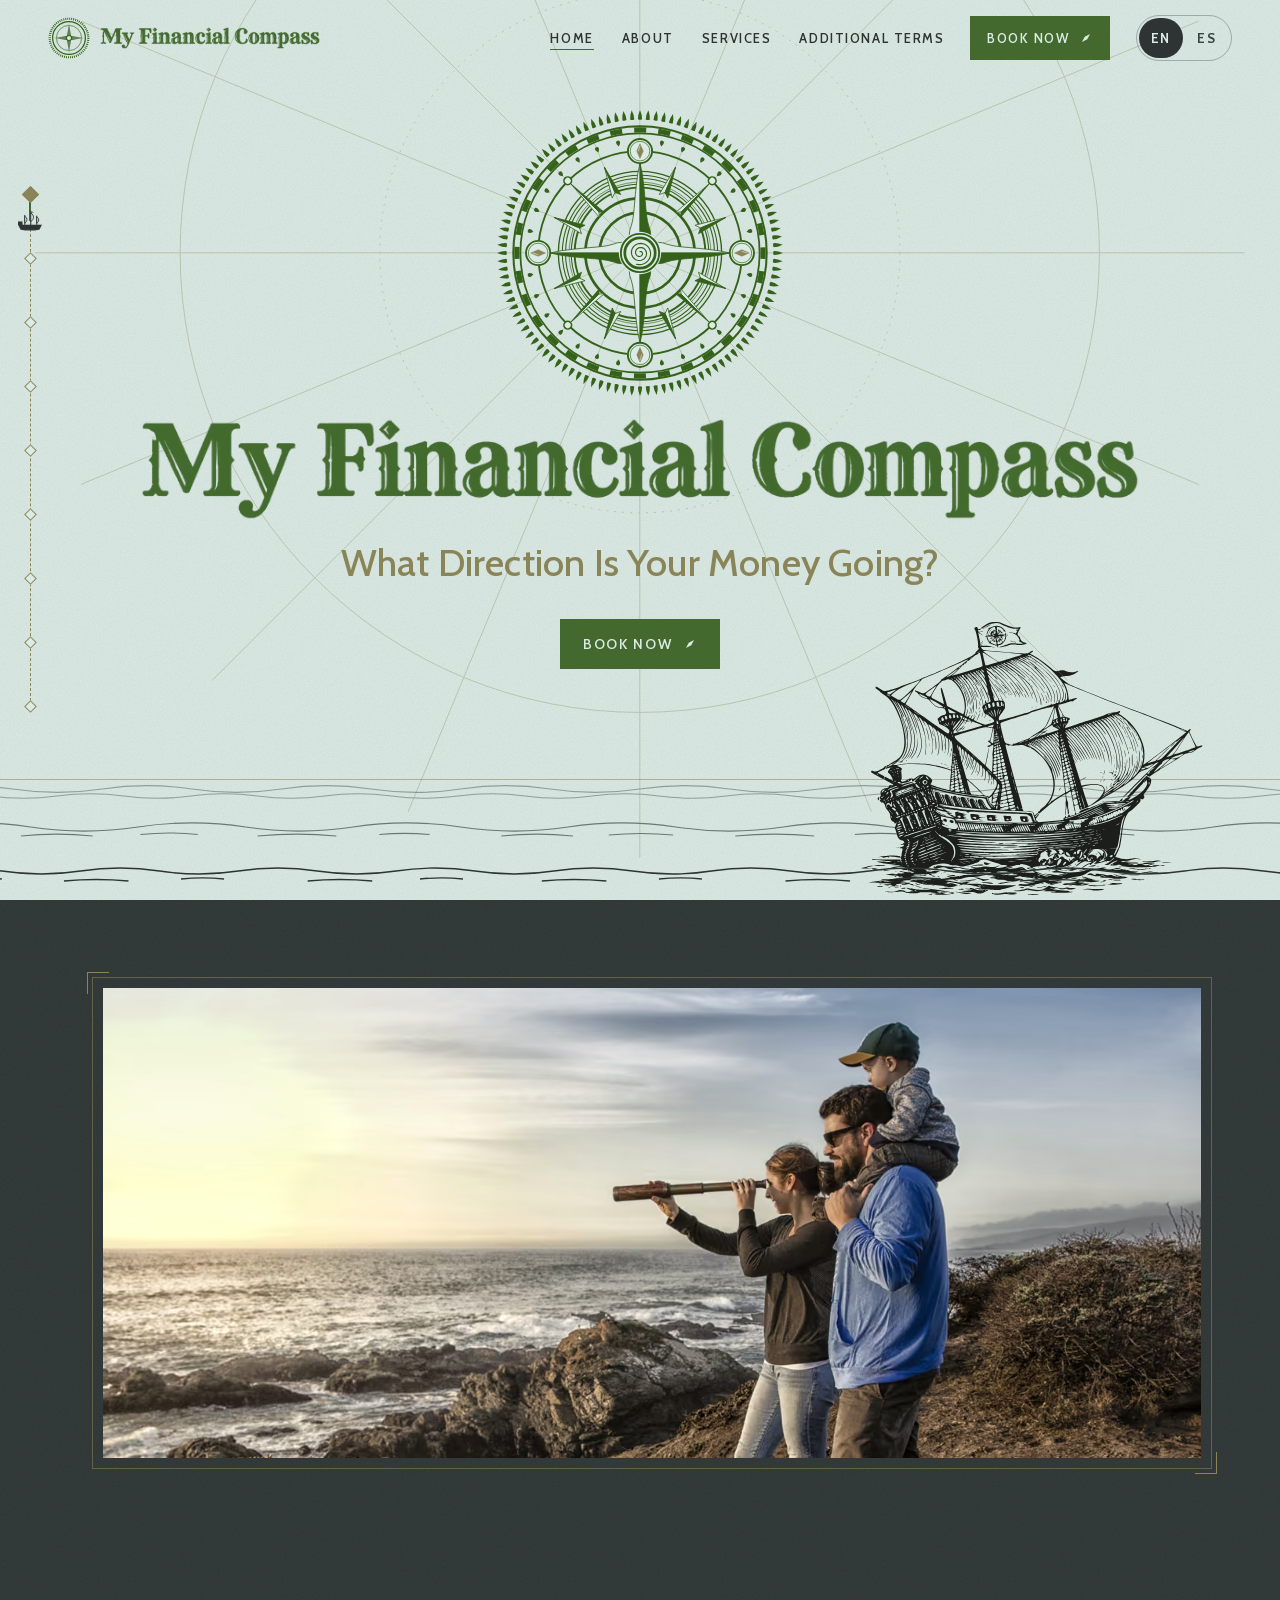
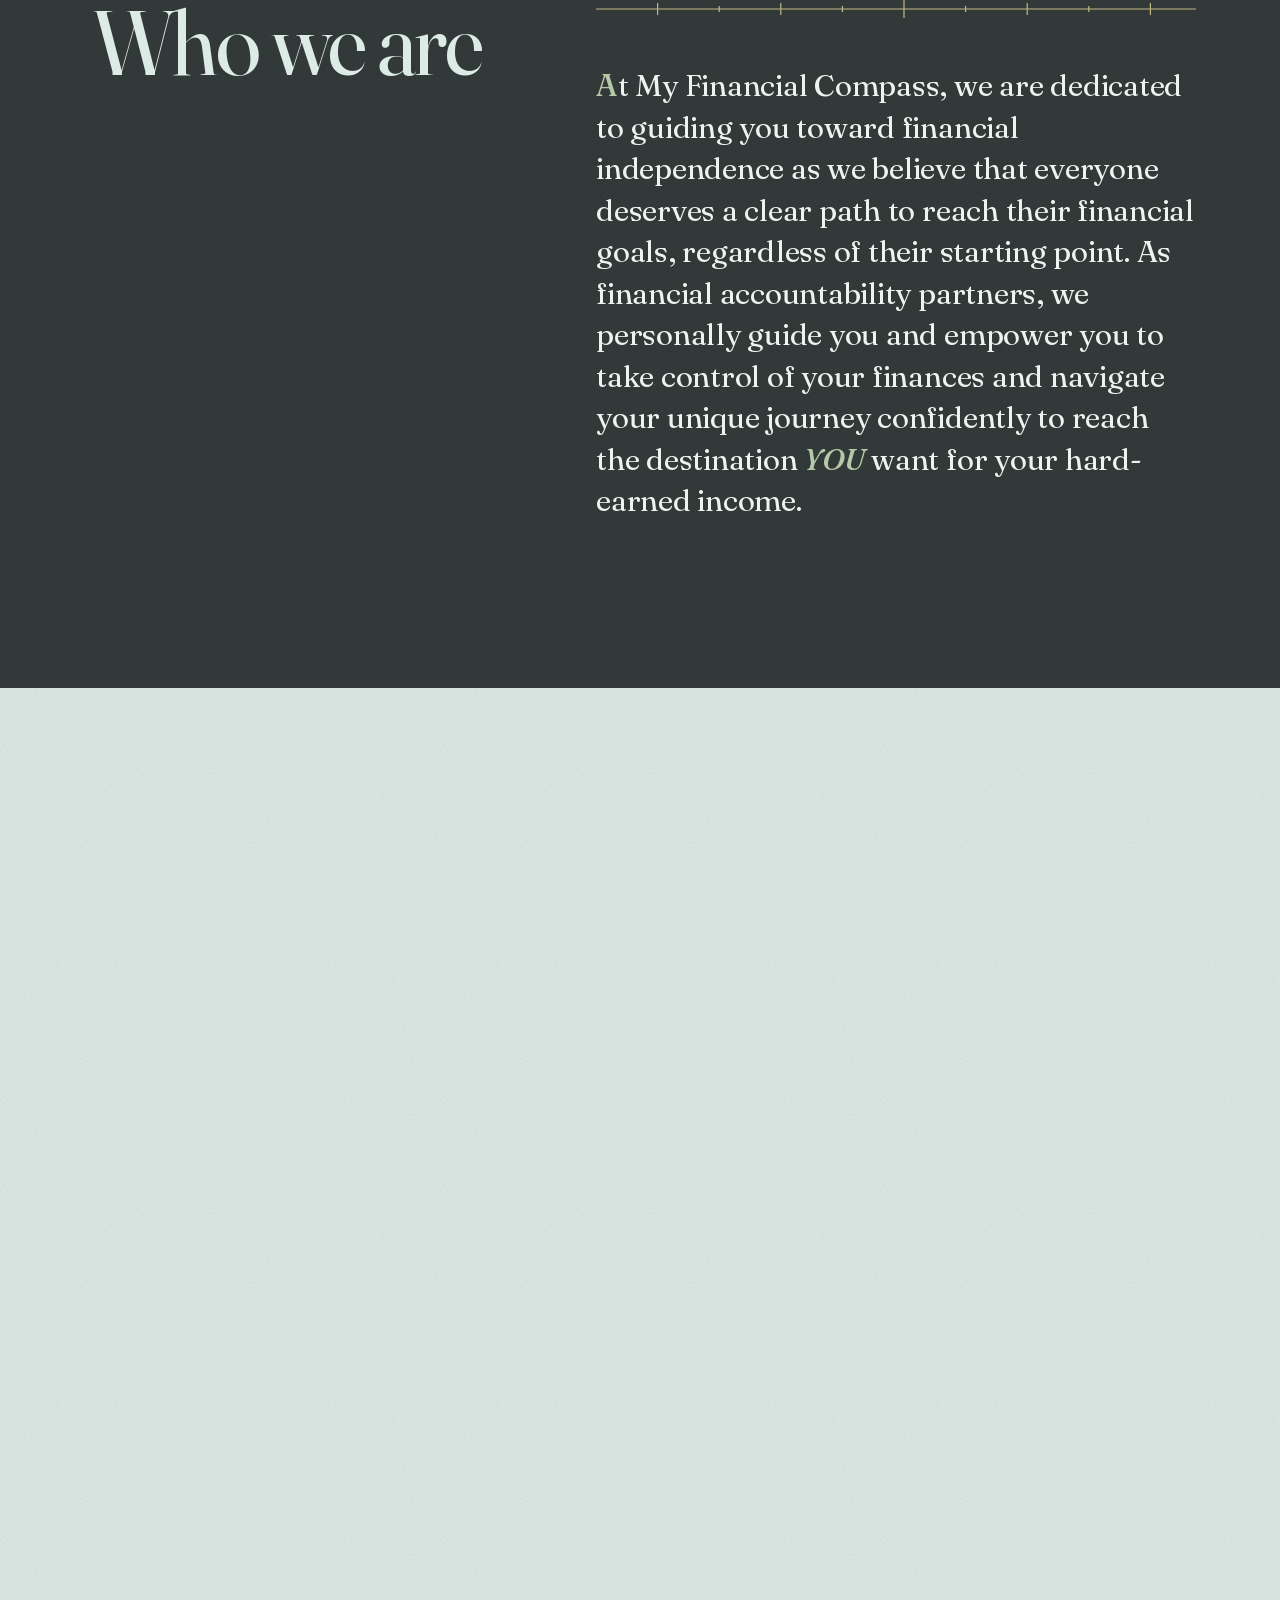
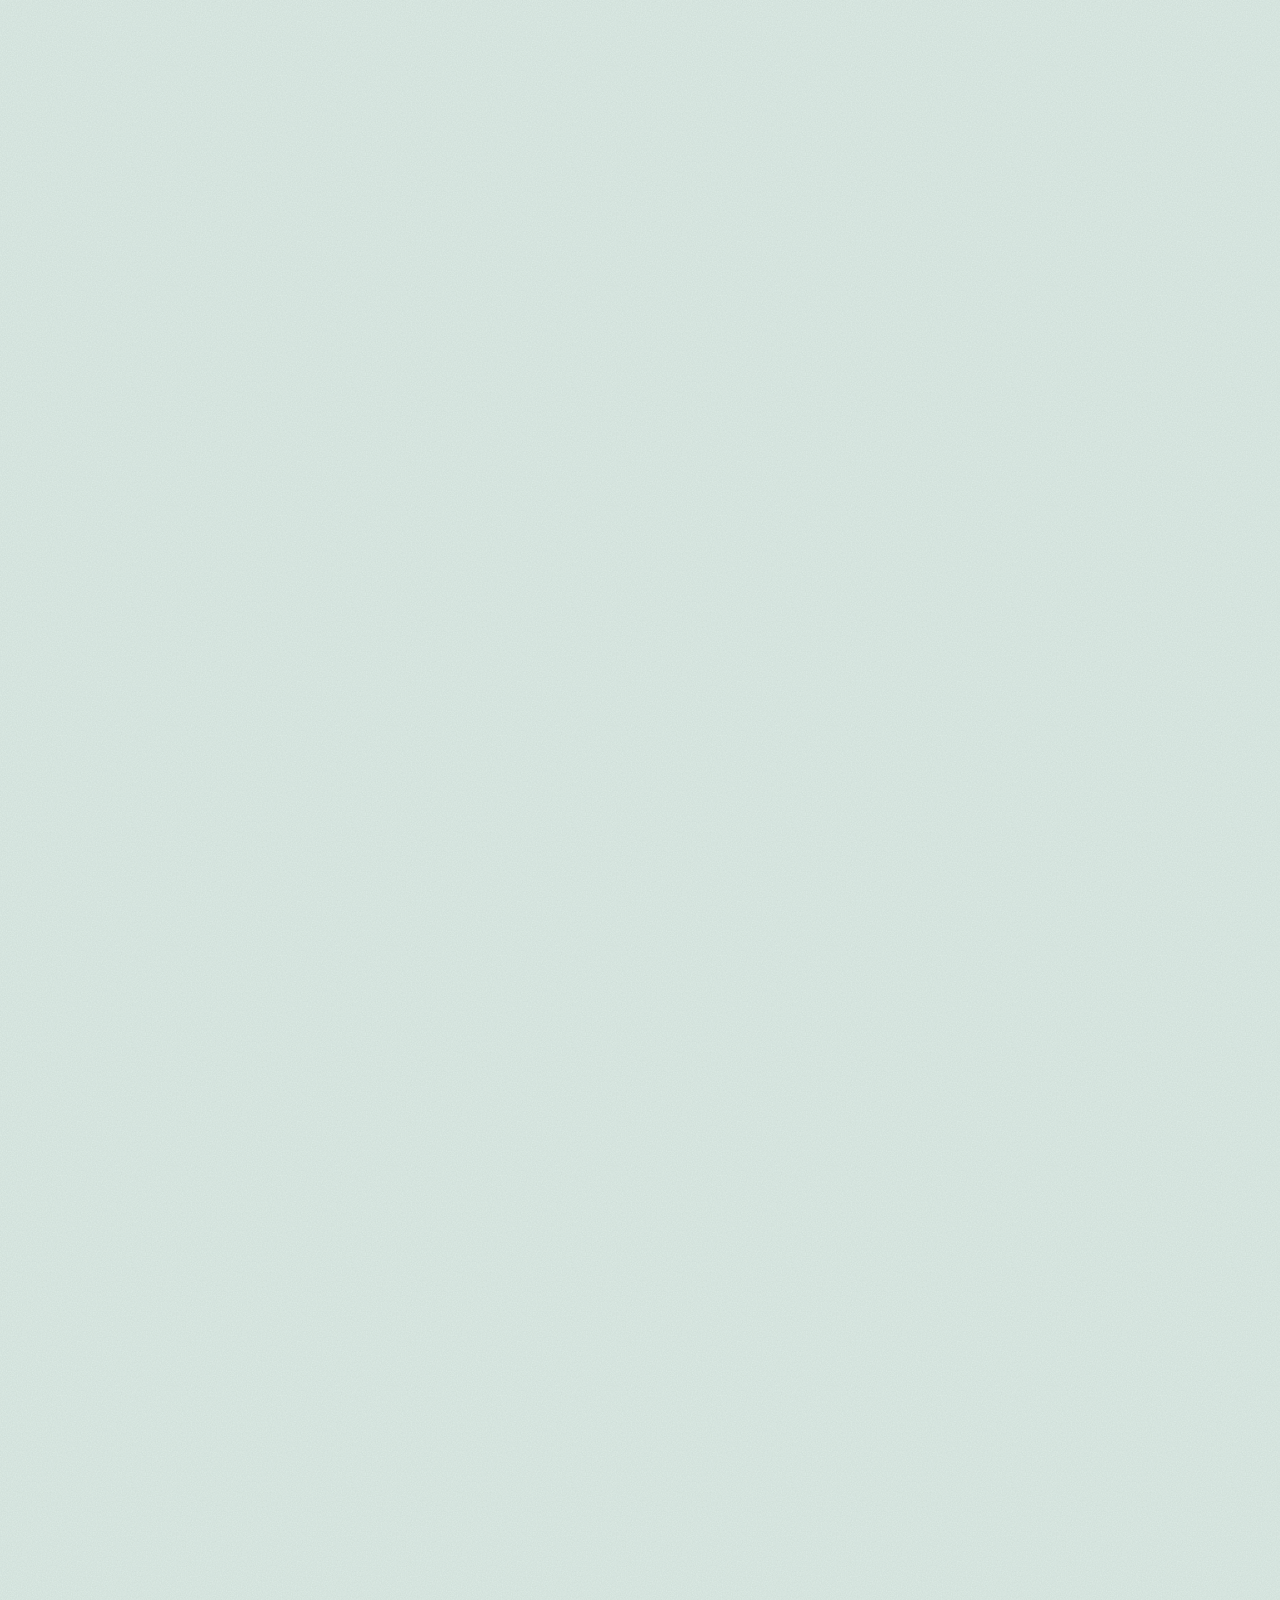
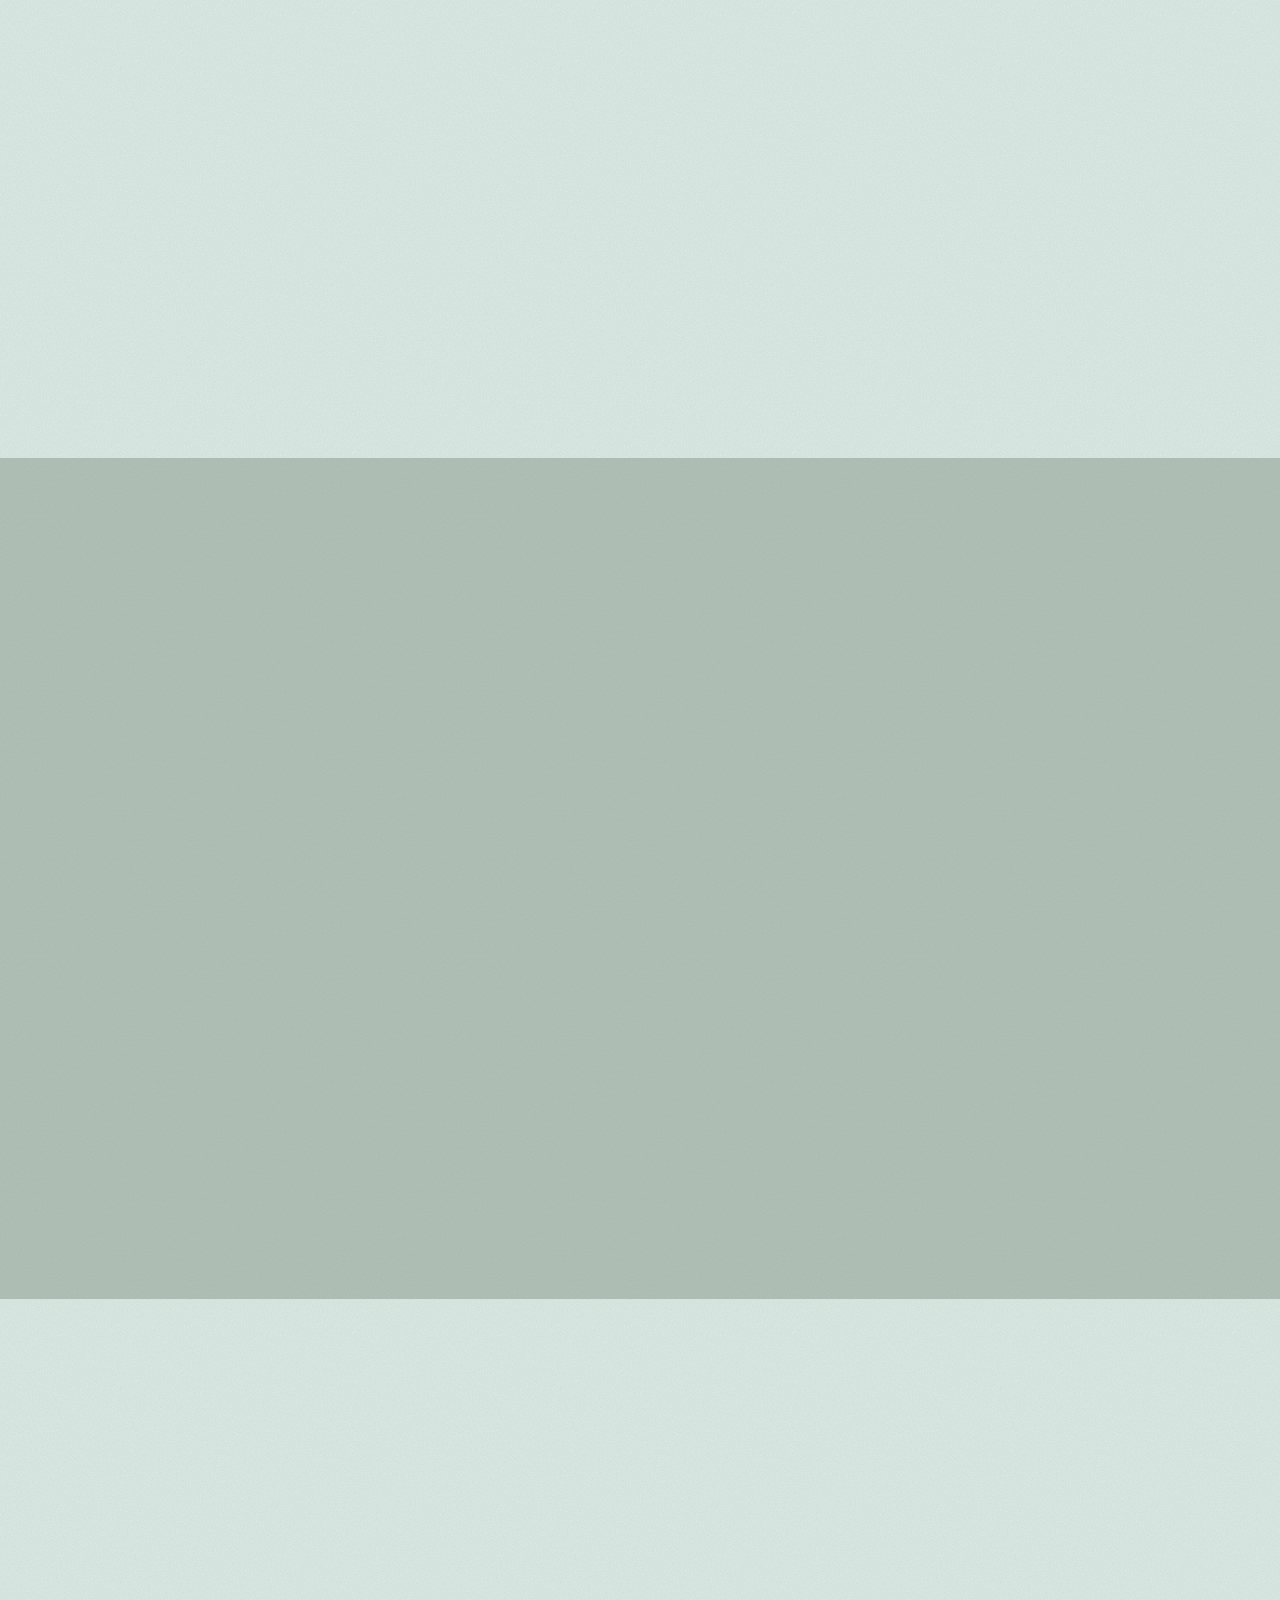
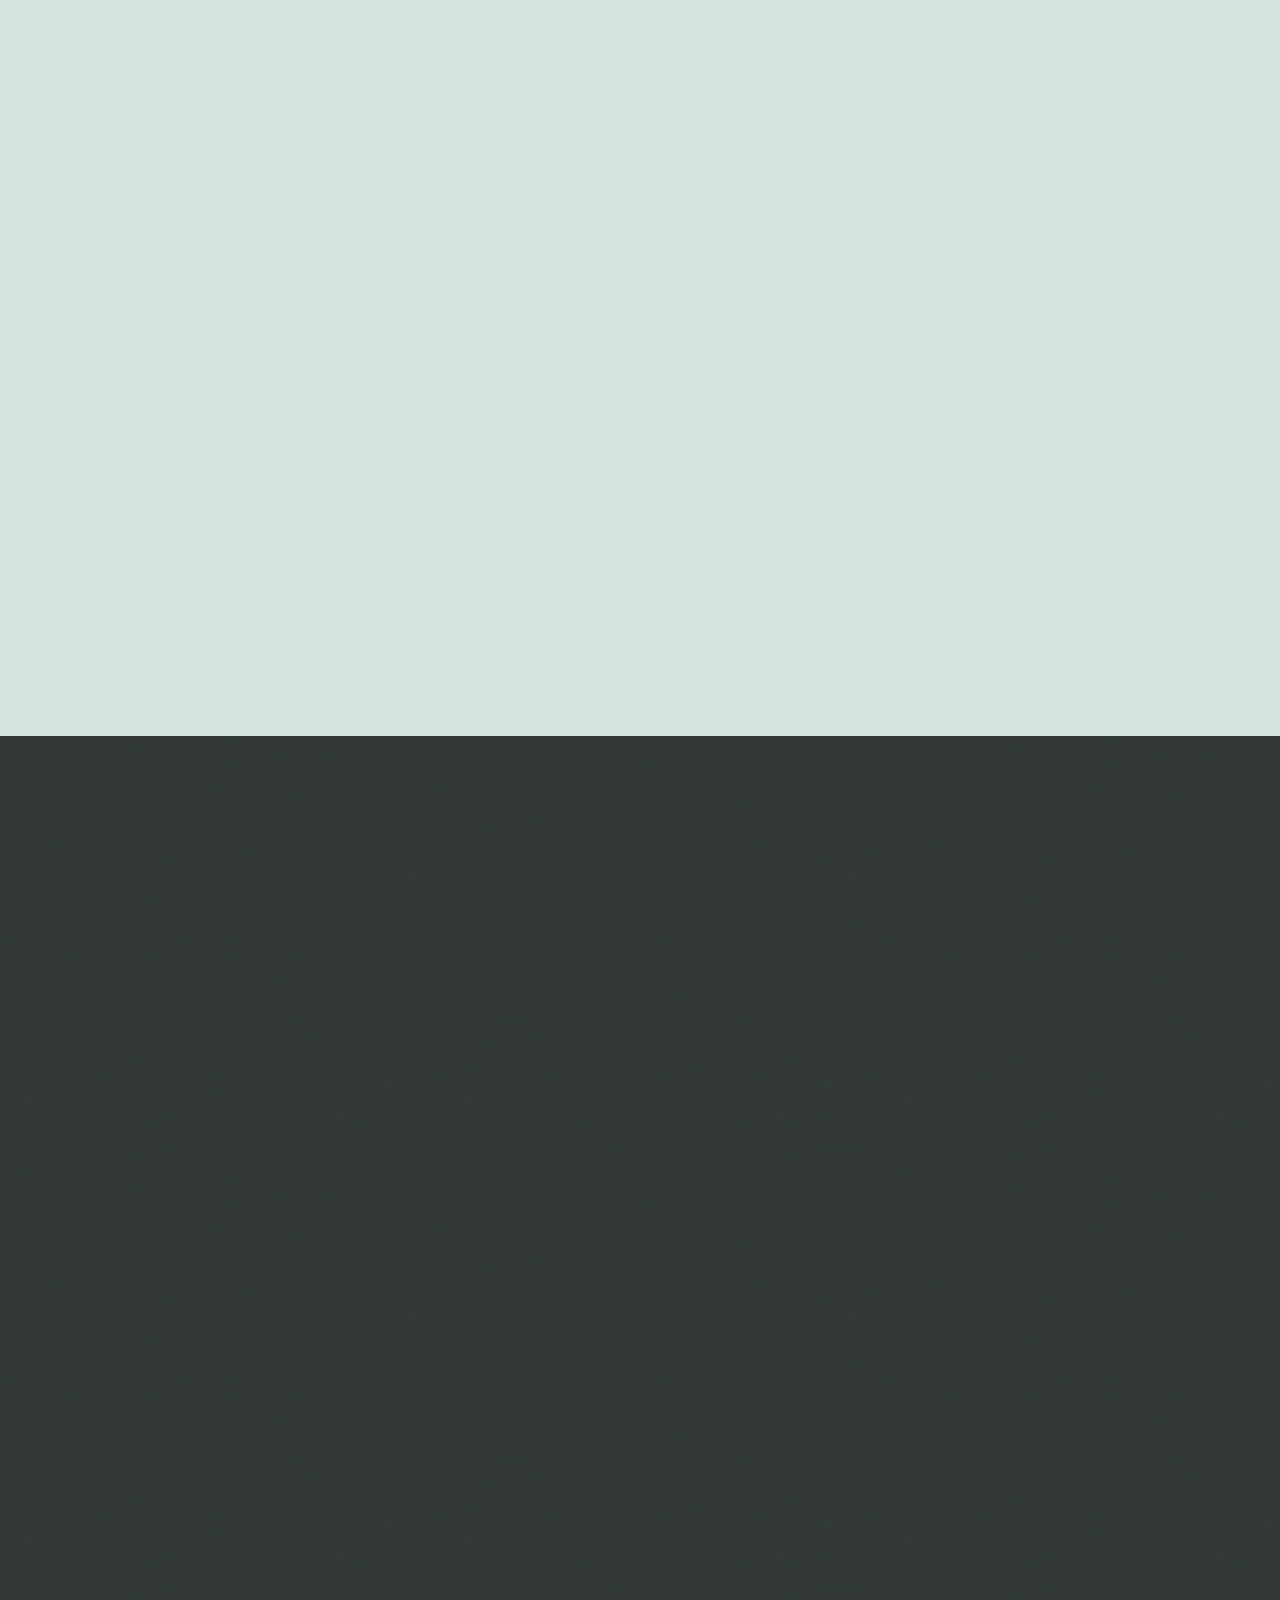
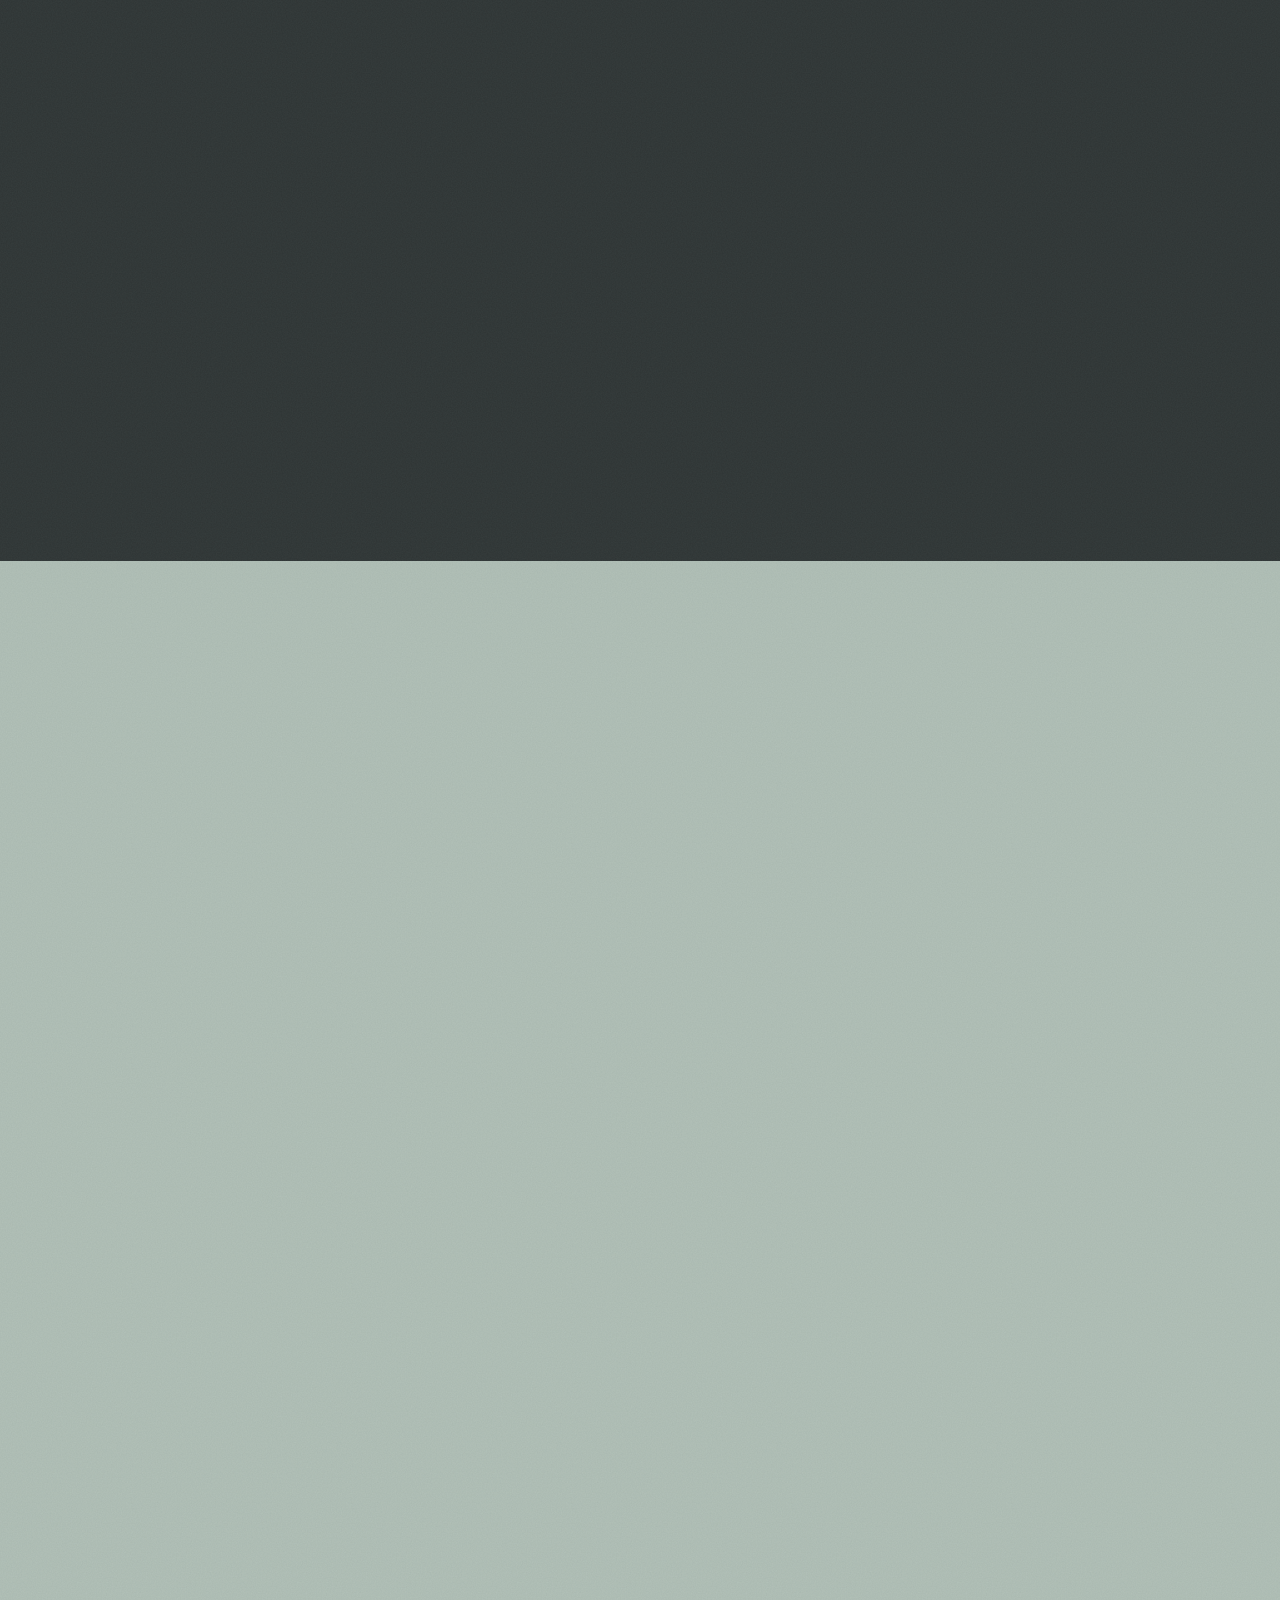
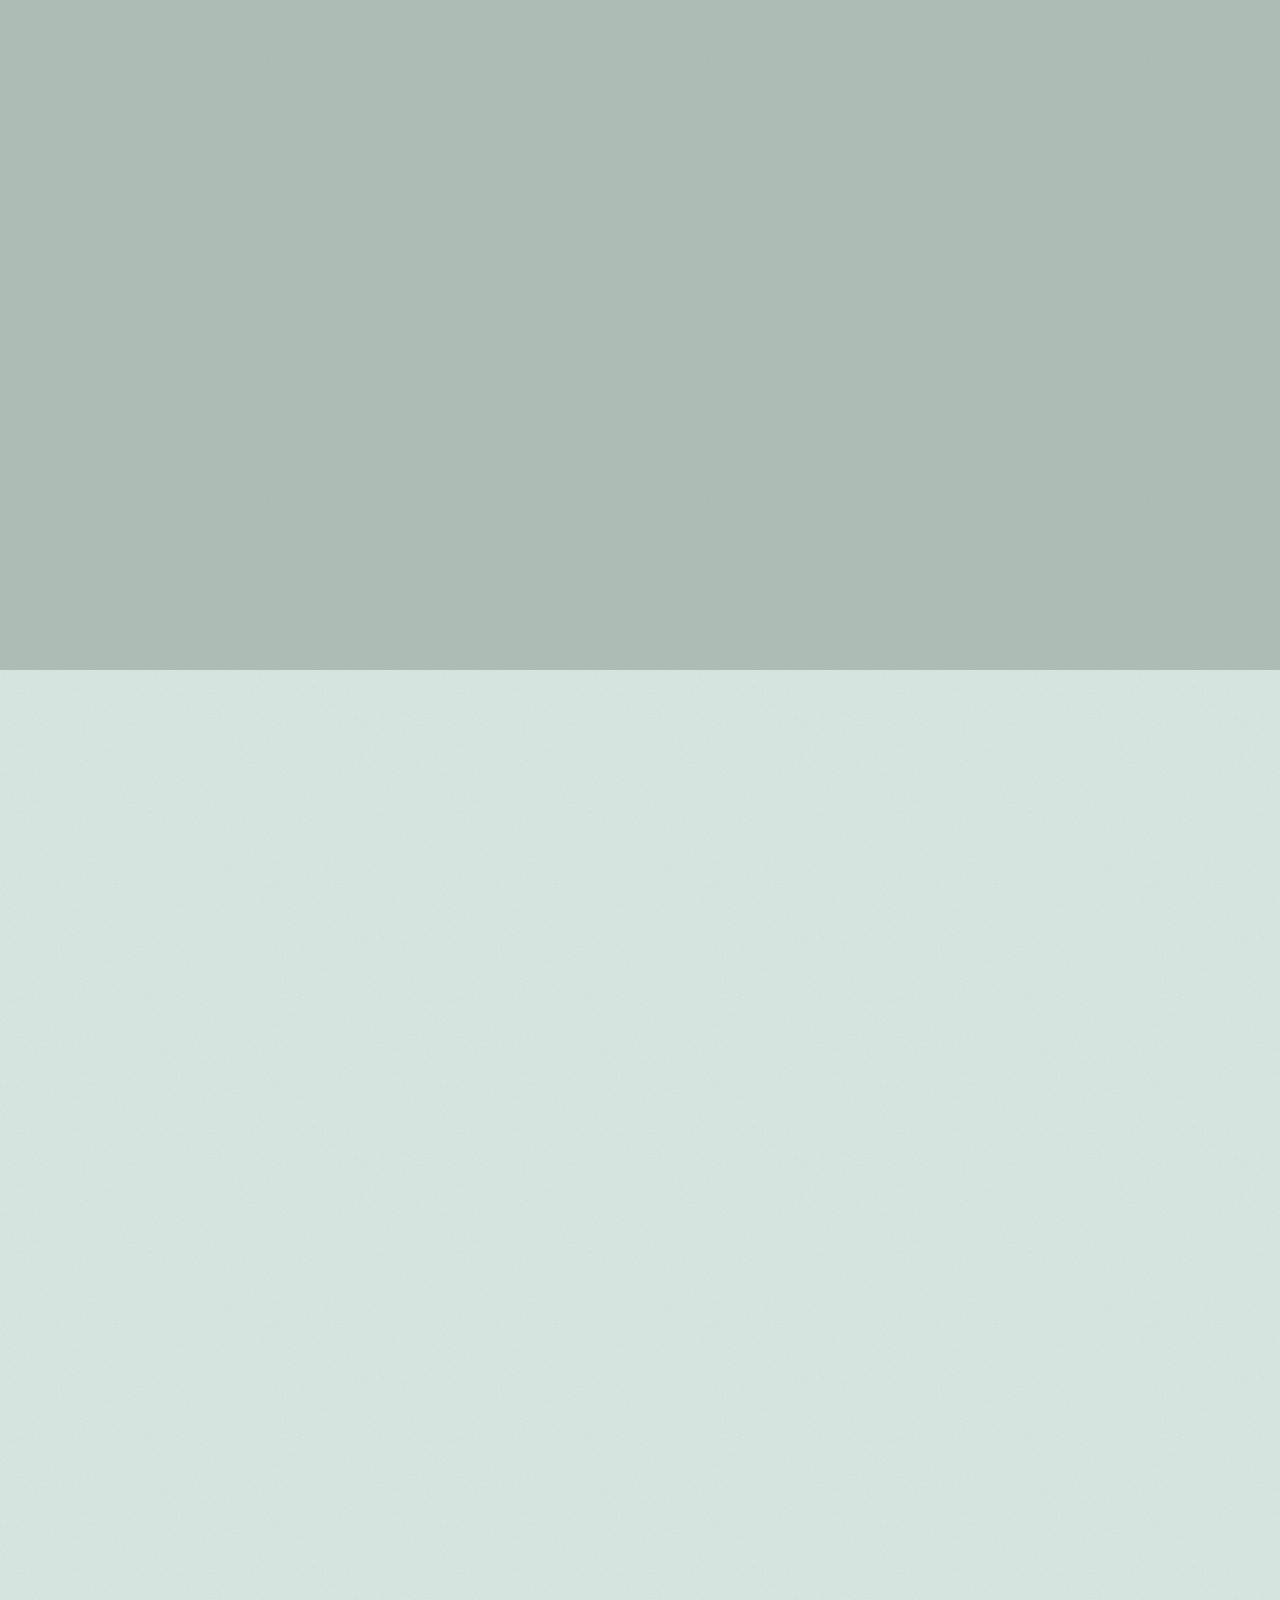
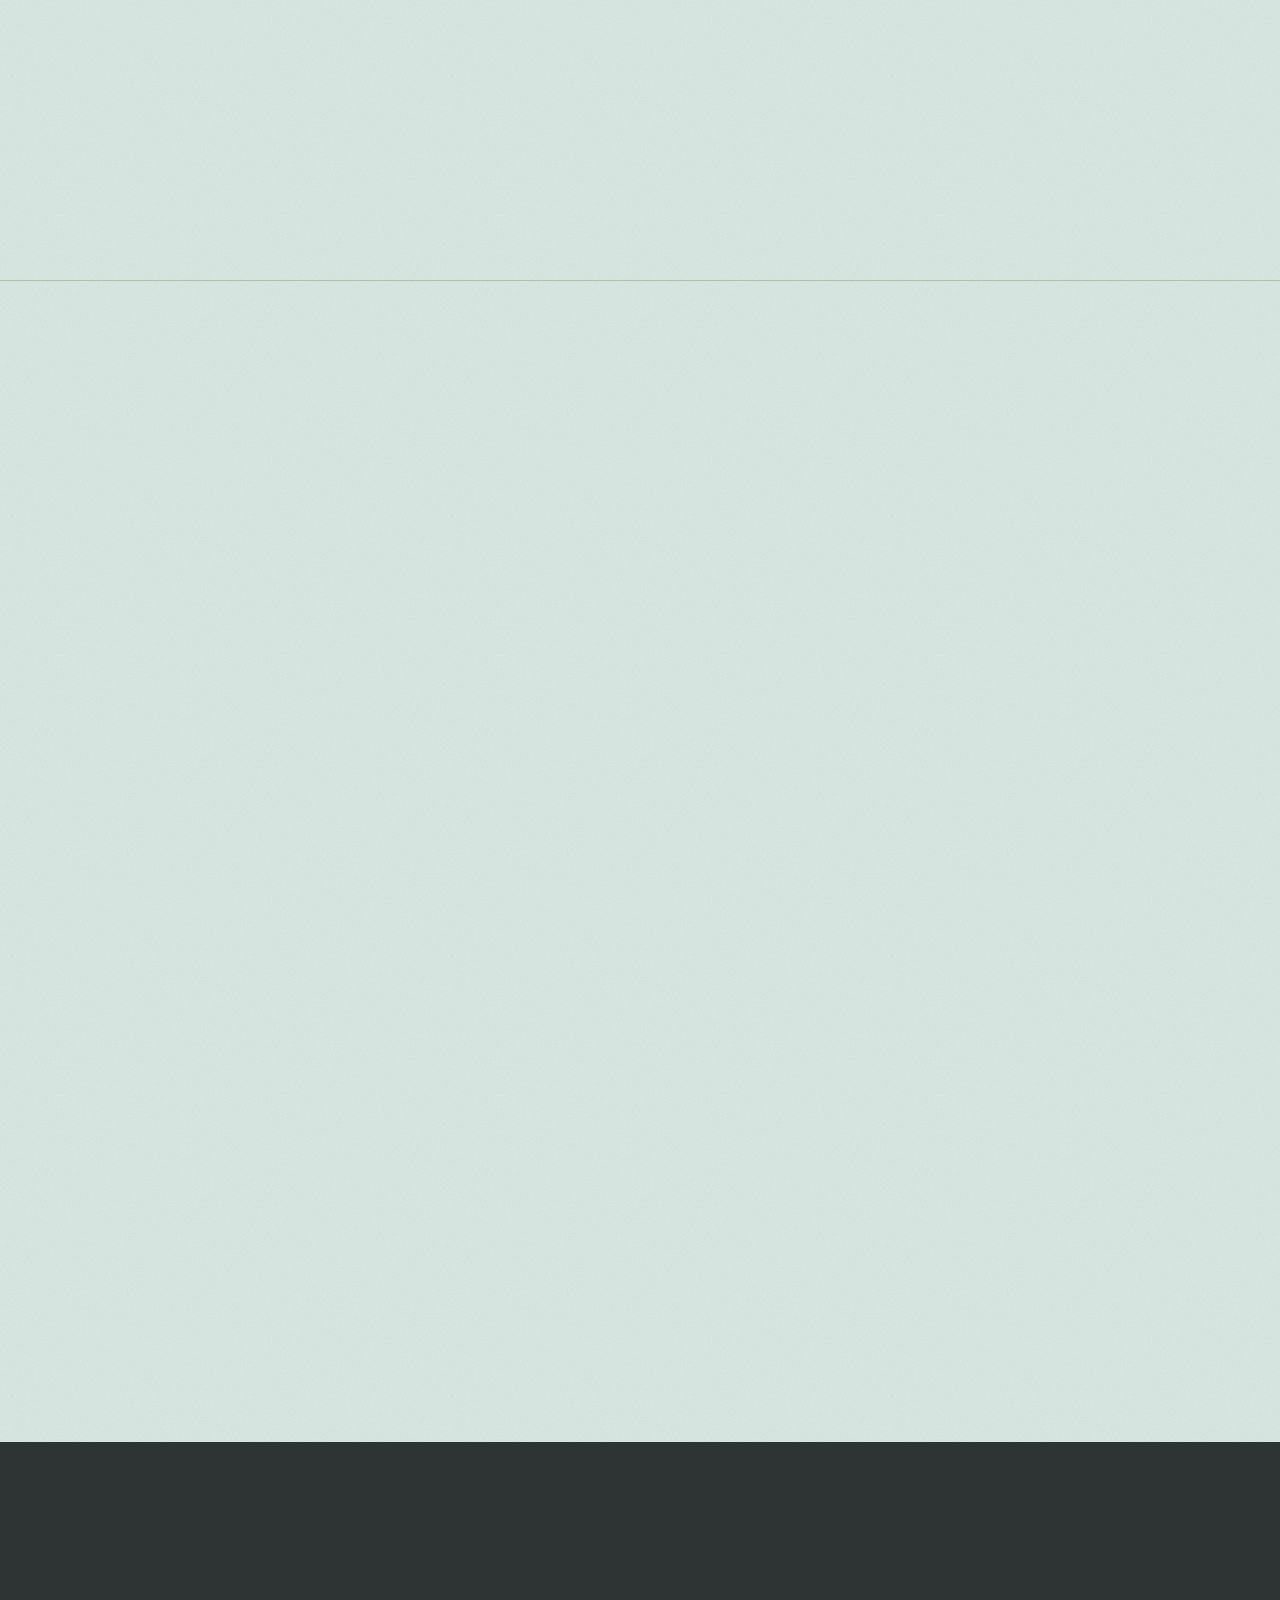
==== commit 9a4869b8: "Add files via upload" ====
--- a/index.html
+++ b/index.html
@@ -46,17 +46,51 @@
     location.replace(d.getAttribute("data-alt") + (q ? "?lang=" + want : "") + location.hash);
     return;
   }
-  if (!matchMedia("(prefers-reduced-motion: reduce)").matches) {
+  // arriving from the EN / ES switch: no intro, and jump straight to the section the reader was on
+  var switched = null;
+  try { switched = sessionStorage.getItem("mfc-switch"); sessionStorage.removeItem("mfc-switch"); } catch (e) {}
+  if (switched) {
+    // sections below the fold start with estimated heights, so land again once the page has settled
+    // (unless the reader already moved)
+    d.style.scrollBehavior = "auto";
+    var moved = false, mark = function () { moved = true; };
+    ["wheel", "touchmove", "keydown", "pointerdown"].forEach(function (t) { addEventListener(t, mark, { passive: true, once: true }); });
+    var land = function () { var t = location.hash && document.getElementById(location.hash.slice(1)); if (t && !moved) t.scrollIntoView(); };
+    // every time the page height changes in the first seconds, land again
+    var ro = window.ResizeObserver ? new ResizeObserver(function () { land(); }) : null;
+    addEventListener("DOMContentLoaded", function () { land(); if (ro) ro.observe(document.body); });
+    addEventListener("load", function () {
+      land();
+      setTimeout(function () { land(); if (ro) ro.disconnect(); d.style.scrollBehavior = ""; }, 4000);
+    });
+  } else if (!matchMedia("(prefers-reduced-motion: reduce)").matches) {
     var seen = null;
     try { seen = sessionStorage.getItem("mfc-intro"); } catch (e) {}
     d.className += seen ? " intro-short" : " intro-full";
     try { sessionStorage.setItem("mfc-intro", "1"); } catch (e) {}
   }
+  // EN / ES: each language is its own static page, so the switch opens the other one (rewriting ~160
+  // texts in place made some browsers drop the tab). It keeps the reader's section and remembers the choice.
+  d.addEventListener("click", function (e) {
+    var a = e.target.closest && e.target.closest("[data-set-lang]");
+    if (!a) return;
+    e.preventDefault();
+    var lang = a.getAttribute("data-set-lang");
+    if (lang === page) return;
+    var all = document.querySelectorAll("[data-set-lang]");
+    for (var i = 0; i < all.length; i++) { if (all[i] === a) all[i].setAttribute("aria-current", "true"); else all[i].removeAttribute("aria-current"); }
+    var at = "", secs = document.querySelectorAll("main > section[id], footer[id]");
+    for (var k = 0; k < secs.length; k++) {
+      if (secs[k].getBoundingClientRect().bottom > 90) { at = k > 0 ? "#" + secs[k].id : ""; break; }
+    }
+    try { localStorage.setItem("mfc-lang", lang); sessionStorage.setItem("mfc-switch", "1"); } catch (e) {}
+    location.href = a.href.split("#")[0] + at;
+  }, true);
 })();
 </script>
-<style>@font-face{font-family: "Cabin";font-style: normal;font-weight: 400 700;font-display: swap;src: url(assets/fonts/cabin-normal-latin.woff2) format("woff2")}@font-face{font-family: "Fraunces Fallback";src: local("Georgia");size-adjust: 103%;ascent-override: 94%;descent-override: 25%;line-gap-override: 0%}@font-face{font-family: "Cabin Fallback";src: local("Arial");size-adjust: 93%;ascent-override: 104%;descent-override: 27%;line-gap-override: 0%}:root{--forest: #43692E;--forest-deep: #2C4A1E;--rose: #35621A;--brass: #8A8558;--brass-ink: #6B663F;--brass-light: #C2BA86;--ink: #2E3434;--ink-soft: #3A4442;--paper: #DCEBE5;--paper-deep: #B2C1B8;--sage: #B2C1B8;--mist: #EEF3EF;--abyss: #2E3434;--error: #8B2E1F;--serif: "Fraunces","Fraunces Fallback",Georgia,serif;--sans: "Cabin","Cabin Fallback",Arial,sans-serif;--gutter: clamp(16px,4vw,48px);--maxw: 1240px;--bar-h: 64px;--voyage-h: 0px;--ease-out: cubic-bezier(.16,1,.3,1);--ease-in-out: cubic-bezier(.77,0,.18,1);--grain: url("data:image/svg+xml,%3Csvg xmlns='http://www.w3.org/2000/svg' width='220' height='220'%3E%3Cfilter id='n'%3E%3CfeTurbulence type='fractalNoise' baseFrequency='.8' numOctaves='2' stitchTiles='stitch'/%3E%3CfeColorMatrix values='0 0 0 0 .16 0 0 0 0 .2 0 0 0 0 .19 0 0 0 .13 0'/%3E%3C/filter%3E%3Crect width='100%25' height='100%25' filter='url(%23n)'/%3E%3C/svg%3E");color-scheme: light}@media (min-width: 960px){:root{--bar-h: 76px}body{font-size: 1.125rem}}@media (min-width: 1880px){html{font-size: 112.5%}:root{--maxw: 1440px}}@media (min-width: 2400px){html{font-size: 125%}:root{--maxw: 1640px}}@media (max-width: 959px){:root{--voyage-h: calc(46px + env(safe-area-inset-bottom))}}*,*::before,*::after{box-sizing: border-box;margin: 0}html{-webkit-text-size-adjust: 100%;scroll-behavior: smooth;scroll-padding-top: calc(var(--bar-h) + env(safe-area-inset-top));overflow-x: clip}body{font-family: var(--sans);font-size: 1.09rem;line-height: 1.65;color: var(--ink-soft);background-color: var(--paper);background-image: var(--grain);-webkit-font-smoothing: antialiased;text-rendering: optimizeLegibility;overflow-x: clip;padding-bottom: var(--voyage-h)}img,svg,picture{display: block;max-width: 100%}img{height: auto}button{font: inherit;color: inherit;cursor: pointer;border: 0;background: none;padding: 0}a{color: inherit;text-decoration: none}p{text-wrap: pretty}h1,h2,h3,h4{font-weight: 400;text-wrap: balance}ul,ol{padding: 0;list-style: none}::selection{background: var(--forest);color: var(--paper)}:focus-visible{outline: 2px solid var(--forest);outline-offset: 3px}.sr-only{position: absolute !important;width: 1px;height: 1px;padding: 0;margin: -1px;overflow: hidden;clip: rect(0 0 0 0);white-space: nowrap;border: 0}.skip-link{position: fixed;top: -100px;left: 16px;z-index: 100;padding: .7rem 1rem;background: var(--ink);color: var(--paper);font-weight: 600}.skip-link:focus{top: calc(12px + env(safe-area-inset-top))}.btn{--btn-bg: var(--forest);--btn-fg: var(--paper);--btn-sweep: var(--ink);--btn-line: var(--forest);position: relative;isolation: isolate;overflow: hidden;display: inline-flex;align-items: center;justify-content: center;gap: .75em;min-height: 50px;padding: .9rem 1.4rem;font: 600 .875rem/1 var(--sans);letter-spacing: .12em;text-transform: uppercase;color: var(--btn-fg);background: var(--btn-bg);border: 1px solid var(--btn-line);transition: color .5s var(--ease-out)}.btn::before{content: "";position: absolute;inset: -1px;z-index: -1;background: var(--btn-sweep);transform: scaleX(0);transform-origin: left;transition: transform .65s var(--ease-out)}.btn--sm{min-height: 44px;padding: .6rem 1rem;font-size: .8125rem}.btn--ghost{--btn-bg: transparent;--btn-fg: var(--forest);--btn-sweep: var(--forest)}.btn--block{width: 100%}.i-needle{width: 14px;height: 14px;fill: currentColor;flex: none;transform: rotate(45deg);transition: transform .9s var(--ease-out)}@media (hover: hover){.btn:hover::before{transform: scaleX(1)}.btn--ghost:hover{--btn-fg: var(--paper)}.btn:hover .i-needle,a:hover>.i-needle{transform: rotate(405deg)}}.coord{font: 600 .8125rem/1.3 var(--sans);letter-spacing: .18em;text-transform: uppercase;color: var(--brass-ink);font-variant-numeric: tabular-nums}.site-header{position: fixed;inset: 0 0 auto;z-index: 50;padding-top: env(safe-area-inset-top);transition: background-color .5s var(--ease-out),box-shadow .5s var(--ease-out)}.bar{height: var(--bar-h);display: flex;align-items: center;gap: clamp(8px,2vw,28px);padding-inline: max(var(--gutter),env(safe-area-inset-left)) max(var(--gutter),env(safe-area-inset-right));transition: height .5s var(--ease-out)}.is-compact .site-header,.menu-open .site-header{background-color: rgba(220,235,229,.95);box-shadow: 0 1px 0 rgba(138,133,88,.45)}@supports (backdrop-filter: blur(8px)){.is-compact .site-header{background-color: rgba(220,235,229,.9);backdrop-filter: blur(10px) saturate(1.1);-webkit-backdrop-filter: blur(10px) saturate(1.1)}}@media (min-width: 960px){.is-compact .bar{height: 62px}}.brand{display: flex;align-items: center;gap: 10px;min-height: 44px;margin-right: auto;color: var(--rose)}.mini-compass{width: 34px;height: 34px;flex: none;overflow: visible}.mini-star{transform-box: view-box;transform-origin: 0 0}.brand-word{width: clamp(104px,30vw,168px);opacity: 0;transform: translateY(6px);transition: opacity .5s var(--ease-out),transform .6s var(--ease-out)}.is-compact .brand-word,.menu-open .brand-word{opacity: 1;transform: none}.nav{display: none}.nav ul{display: flex;gap: clamp(18px,2.2vw,34px)}.nav a{position: relative;display: inline-flex;align-items: center;min-height: 44px;font: 600 .8125rem/1 var(--sans);letter-spacing: .12em;text-transform: uppercase;color: var(--ink)}.nav a::after{content: "";position: absolute;left: 0;right: 0;bottom: 10px;height: 1px;background: var(--forest);transform: scaleX(0);transform-origin: right;transition: transform .5s var(--ease-out)}.nav a:hover::after,.nav a[aria-current="true"]::after{transform: scaleX(1);transform-origin: left}.bar-book{display: none}@media (min-width: 540px){.bar-book{display: inline-flex}}.nav a,.bar-book{white-space: nowrap}@media (min-width: 1100px){.nav{display: block}}.menu-toggle{display: inline-flex;align-items: center;gap: 10px;min-height: 44px;min-width: 44px;justify-content: flex-end;font: 600 .8125rem/1 var(--sans);letter-spacing: .14em;text-transform: uppercase;color: var(--ink)}.menu-icon{display: grid;gap: 6px;width: 22px}.menu-icon span{height: 1.5px;background: currentColor;transition: transform .45s var(--ease-out)}.menu-open .menu-icon span:first-child{transform: translateY(3.75px) rotate(45deg)}.menu-open .menu-icon span:last-child{transform: translateY(-3.75px) rotate(-45deg)}@media (min-width: 1100px){.menu-toggle{display: none}}.lang{display: inline-flex;flex: none;gap: 2px;padding: 2px;border: 1px solid rgba(46,52,52,.32);border-radius: 999px}.lang-opt{display: inline-flex;align-items: center;justify-content: center;min-width: 44px;min-height: 40px;padding: 0 12px;border-radius: 999px;font: 700 .8125rem/1 var(--sans);letter-spacing: .12em;color: var(--ink-soft);transition: background-color .3s var(--ease-out),color .3s var(--ease-out)}.lang-opt[aria-current="true"]{background: var(--ink);color: var(--paper)}@media (hover: hover){.lang-opt:not([aria-current="true"]):hover{color: var(--forest)}}@media (max-width: 380px){.menu-toggle-label{display: none}}.menu[hidden]{display: none}.hero{position: relative;display: grid;grid-template-rows: 1fr auto;min-height: calc(100vh - var(--voyage-h));min-height: calc(100svh - var(--voyage-h));padding-top: calc(var(--bar-h) + env(safe-area-inset-top));overflow: clip}.hero-inner{position: relative;z-index: 2;display: flex;flex-direction: column;align-items: center;justify-content: center;gap: clamp(10px,2.2vh,24px);padding: clamp(12px,3vh,40px) var(--gutter) 0;text-align: center}.hero-rose-wrap{position: relative;width: clamp(140px,min(32vh,44vw),22.5rem);aspect-ratio: 1}.hero-rose{position: absolute;inset: 0}.hero-rhumbs{position: absolute;left: -160%;top: -160%;width: 420%;height: 420%;max-width: none;color: var(--brass);opacity: .34;pointer-events: none;z-index: -1}.hero-rhumbs path,.hero-rhumbs circle{stroke-width: 1}.compass{position: relative;width: 100%;height: 100%;--c-ink: var(--rose);--c-paper: var(--paper)}.c-layer,.c-teeth>svg,.c-rings>svg{position: absolute;inset: 0;width: 100%;height: 100%;overflow: visible}.c-star,.c-teeth,.c-needles,.c-band,.c-center{transform-origin: 50% 50%}.c-star{will-change: transform}.compass--hero .dia{fill: var(--brass);stroke: var(--brass)}.hero-title{position: relative;width: min(88vw,62.5rem);line-height: 0}.hero-wordmark{width: 100%}.hero-sub{position: relative;font: 500 clamp(1.5rem,3.1vw,2.35rem)/1.2 var(--sans);color: var(--brass);letter-spacing: .005em;max-width: min(100%,46rem)}:root[lang="en"] .hero-sub{text-transform: capitalize}.hero-actions{display: flex;flex-wrap: wrap;align-items: center;justify-content: center;gap: 14px 28px;margin-top: clamp(4px,1.5vh,16px)}.horizon{position: relative;z-index: 1;height: clamp(120px,25vh,280px);pointer-events: none}.horizon::before{content: "";position: absolute;left: 0;right: 0;top: 46%;height: 1px;background: rgba(138,133,88,.55)}.sea{position: absolute;left: -6%;width: 112%;height: 30px;max-width: none;fill: none;stroke: var(--ink);stroke-width: 1.1;overflow: visible}.sea path{vector-effect: non-scaling-stroke}.sea--back{top: 44%;opacity: .4;animation: sea 7s ease-in-out infinite alternate}.sea--mid{top: 62%;opacity: .62;animation: sea 5.5s ease-in-out infinite alternate-reverse}.sea--front{bottom: 4%;z-index: 3;stroke-width: 1.4;animation: sea 4.6s ease-in-out infinite alternate}@keyframes sea{to{transform: translateX(-4.5%)}}.hero.is-paused .sea{animation-play-state: paused}.ship{position: absolute;aspect-ratio: 841 / 673}.ship-layer{position: absolute;max-width: none}.ship-hull{left: 6.18%;top: 52.3%;width: 79.07%;height: 40.12%}.ship-rig-l{left: 3.69%;top: 2.38%;width: 46.49%;height: 80.68%;transform-origin: 84.1% 83.2%}.ship-rig-r{left: 49.7%;top: 11.29%;width: 50.18%;height: 71.92%;transform-origin: -13.7% 81%}.ship-flag{left: 35.43%;top: .89%;width: 13.79%;height: 9.66%;transform-origin: 1.7% 52.3%}.ship-waves{left: .71%;top: 82.62%;width: 90.37%;height: 17.38%}.ship--hero{z-index: 2;width: clamp(170px,44vw,440px);right: clamp(4px,6vw,150px);bottom: 2%;transform-origin: 46% 88%}@media (min-width: 960px){.ship--hero{width: clamp(260px,27vw,460px)}}@media (orientation: landscape) and (max-height: 560px){.hero{min-height: 0}.hero-inner{padding-top: 8px;gap: 10px}.hero-rose-wrap{width: clamp(110px,30vh,170px)}.hero-title{width: min(64vw,40rem)}.hero-sub{font-size: 1.5rem}.horizon{height: 150px}.ship--hero{width: 190px}}main>.sec,.site-footer{content-visibility: auto;contain-intrinsic-size: auto 1000px}#values.is-pinned{contain-intrinsic-size: auto 3000px}#services,#captain,#contact,#terms{contain-intrinsic-size: auto 1500px}.voyage{position: fixed;z-index: 40;color: var(--ink);--v-line: var(--brass);--v-fill: var(--forest);--v-paper: var(--paper);transition: opacity .5s}.voyage-track{position: relative}.voyage-line,.voyage-progress{position: absolute;pointer-events: none}.voyage ol{position: relative;display: flex;justify-content: space-between}.port{position: relative;display: grid;place-items: center}.port-mark{width: 9px;height: 9px;rotate: 45deg;border: 1.5px solid var(--v-line);background: var(--v-paper);transition: background-color .4s,border-color .4s,scale .5s var(--ease-out)}.port.is-passed .port-mark{background: var(--v-fill);border-color: var(--v-fill)}.port.is-current .port-mark{background: var(--brass);border-color: var(--brass);scale: 1.35}.voyage-ship{position: absolute;width: 30px;height: 26px;pointer-events: none;will-change: transform}.on-dark .voyage{color: var(--paper);--v-paper: var(--abyss);--v-fill: var(--brass-light)}.vs-sails{transform-box: fill-box;transform-origin: 50% 100%;transition: transform .8s var(--ease-out)}.voyage.is-docked .vs-sails{transform: scaleY(.35)}@media (min-width: 960px){.voyage{left: max(14px,env(safe-area-inset-left));top: 50%;translate: 0 -50%;width: 32px;height: min(60vh,540px)}.voyage-track{height: 100%}.voyage-line{left: 50%;top: 14px;bottom: 14px;border-left: 1.5px dashed var(--v-line)}.voyage-progress{left: calc(50% - .75px);top: 14px;bottom: 14px;width: 2px;background: var(--v-fill);transform-origin: top;transform: scaleY(0)}.voyage ol{flex-direction: column;height: 100%}.port{width: 32px;height: 28px}.port-label{position: absolute;left: 40px;top: 50%;translate: -6px -50%;display: flex;gap: 8px;align-items: baseline;padding: 7px 10px;background: var(--ink);color: var(--paper);font: 600 .8125rem/1.2 var(--sans);white-space: nowrap;opacity: 0;pointer-events: none;transition: opacity .3s,translate .4s var(--ease-out)}.port-label .coord{color: var(--brass-light);font-size: .75rem}.port:hover .port-label,.port:focus-visible .port-label{opacity: 1;translate: 0 -50%}.voyage-ship{left: 50%;top: 14px;margin: -13px 0 0 -15px}}@media (max-width: 959px){.voyage{left: 0;right: 0;bottom: 0;height: var(--voyage-h);padding: 0 max(10px,env(safe-area-inset-left)) env(safe-area-inset-bottom) max(10px,env(safe-area-inset-right));background: rgba(220,235,229,.95);box-shadow: 0 -1px 0 rgba(46,52,52,.25)}.on-dark .voyage{background: rgba(46,52,52,.95)}.voyage-track{height: 46px}.voyage-line{top: 50%;left: calc(100% / 18);right: calc(100% / 18);border-top: 1.5px dashed var(--v-line)}.voyage-progress{top: calc(50% - .75px);left: calc(100% / 18);right: calc(100% / 18);height: 2px;background: var(--v-fill);transform-origin: left;transform: scaleX(0)}.voyage ol{height: 100%}.voyage li{flex: 1 1 0}.port{width: 100%;height: 46px}.port-label{position: absolute;width: 1px;height: 1px;overflow: hidden;clip: rect(0 0 0 0);white-space: nowrap}.voyage-ship{top: 2px;left: calc(100% / 18);margin-left: -15px;width: 28px;height: 24px}}.compass--hero .c-teeth{animation: spin 220s linear infinite}.ship--hero{animation: ship-rock 6.6s ease-in-out infinite alternate}.ship--hero .ship-rig{animation: rig-breathe 5.4s ease-in-out infinite alternate}.ship--hero .ship-flag{animation: flag-wave 1.6s ease-in-out infinite alternate}.ship--hero .ship-waves{animation: ship-sea 4.8s ease-in-out infinite alternate}.hero.is-paused .ship--hero,.hero.is-paused .ship-layer,.hero.is-paused .c-teeth,.hero.is-paused .sea{animation-play-state: paused}@keyframes spin{to{transform: rotate(360deg)}}@keyframes ship-rock{0%{transform: translateY(0) rotate(-1.9deg)}50%{transform: translateY(-5px) rotate(0deg)}100%{transform: translateY(0) rotate(1.9deg)}}@keyframes rig-breathe{to{transform: scaleX(1.024)}}@keyframes flag-wave{to{transform: skewY(3.5deg) scaleX(.965)}}@keyframes ship-sea{to{transform: translateX(7px)}}:root{--ease-expo: cubic-bezier(.87,0,.13,1);--ease-back: cubic-bezier(.34,1.56,.64,1)}.curtain{display: none}.intro-full .curtain,.intro-short .curtain{display: block;position: absolute;inset: -6px -8px;z-index: 2;background: #d5e4de;transform-origin: 100% 50%;animation: curtain .8s var(--ease-expo) 1.05s both}.intro-full .hero-sub .curtain{animation-duration: .7s;animation-delay: 1.2s}.intro-full .hero-rose{z-index: 3;animation: rose-in .85s var(--ease-expo) .95s backwards}.intro-full .compass--hero [data-draw] circle{stroke-dasharray: 1;animation: draw .7s cubic-bezier(.65,0,.35,1) backwards;animation-delay: calc(var(--k) * 45ms)}.intro-full .compass--hero .c-band{animation: band-in .8s var(--ease-out) .1s backwards}.intro-full .compass--hero .tooth-s{animation: fade-in .22s ease-out backwards;animation-delay: calc(.15s + var(--k) * 40ms)}.intro-full .compass--hero [data-extras]{animation: fade-in .45s ease-out .3s backwards}.intro-full .compass--hero .c-diamonds{animation: fade-in .3s ease-out .35s backwards}.intro-full .compass--hero .dia{animation: dia-lit .3s ease-out backwards;animation-delay: calc(.75s + var(--k) * 90ms)}.intro-full .compass--hero .c-needles{animation: pop-in .7s var(--ease-back) .35s backwards}.intro-full .compass--hero .c-center{animation: pop-in-c .6s cubic-bezier(.34,1.9,.64,1) .4s backwards}.intro-full .compass--hero .c-star{animation: needle 1.3s .4s backwards}.intro-full .hero-actions{animation: fade-in .7s ease-out 1.4s backwards}.intro-full .ship--hero{animation: ship-rock 6.6s ease-in-out infinite alternate,fade-in .7s ease-out 1.45s backwards}.intro-full .site-header{animation: fade-in .7s ease-out 1.5s backwards}.intro-full .voyage{animation: fade-in .7s ease-out 1.55s backwards}@keyframes curtain{from{transform: scaleX(1)}to{transform: scaleX(0)}}@keyframes rose-in{from{transform: translateY(var(--rose-dy)) scale(var(--rose-s))}}:root{--rose-dy: 24svh;--rose-s: 1.2}@media (min-width: 720px){:root{--rose-dy: 18svh;--rose-s: 1.15}}@keyframes draw{from{stroke-dashoffset: 1}to{stroke-dashoffset: 0}}@keyframes band-in{from{opacity: 0;transform: scale(.92)}}@keyframes fade-in{from{opacity: 0}}@keyframes dia-lit{from{fill: var(--rose);stroke: var(--rose)}}@keyframes pop-in{from{opacity: 0;transform: scale(.72)}}@keyframes pop-in-c{from{opacity: 0;transform: scale(.3)}}@keyframes needle{0%{opacity: 0;transform: rotate(-230deg);animation-timing-function: cubic-bezier(.2,.7,.3,1)}12%{opacity: 1}46%{transform: rotate(16deg);animation-timing-function: ease-in-out}62%{transform: rotate(-8deg);animation-timing-function: ease-in-out}76%{transform: rotate(3.5deg);animation-timing-function: ease-in-out}88%{transform: rotate(-1.5deg);animation-timing-function: ease-out}100%{transform: rotate(0deg)}}.intro-short .hero-rose{animation: rose-short .5s var(--ease-out) backwards}.intro-short .compass--hero .c-star{animation: star-short .6s var(--ease-back) backwards}.intro-short .curtain{animation-duration: .5s;animation-delay: .04s}.intro-short .hero-sub .curtain{animation-delay: .1s}@keyframes rose-short{from{opacity: 0;transform: scale(.95)}}@keyframes star-short{from{transform: rotate(-40deg)}}.intro-skip{position: fixed;right: max(16px,env(safe-area-inset-right));bottom: calc(var(--voyage-h) + 16px);z-index: 60;min-height: 44px;padding: 0 16px;font: 600 .8125rem/1 var(--sans);letter-spacing: .14em;text-transform: uppercase;color: var(--brass-ink);border: 1px solid rgba(138,133,88,.6);background: var(--paper)}@media (prefers-reduced-motion: reduce){html{scroll-behavior: auto}.sea,.ship--hero,.ship-layer,.compass--hero .c-teeth{animation: none}}</style>
-<link rel="preload" href="styles.min.css?v=20261026i" as="style" onload="this.onload=null;this.rel='stylesheet'">
-<noscript><link rel="stylesheet" href="styles.min.css?v=20261026i"></noscript>
+<style>@font-face{font-family: "Cabin";font-style: normal;font-weight: 400 700;font-display: swap;src: url(assets/fonts/cabin-normal-latin.woff2) format("woff2")}@font-face{font-family: "Fraunces Fallback";src: local("Georgia");size-adjust: 103%;ascent-override: 94%;descent-override: 25%;line-gap-override: 0%}@font-face{font-family: "Cabin Fallback";src: local("Arial");size-adjust: 93%;ascent-override: 104%;descent-override: 27%;line-gap-override: 0%}:root{--forest: #43692E;--forest-deep: #2C4A1E;--rose: #35621A;--brass: #8A8558;--brass-ink: #6B663F;--brass-light: #C2BA86;--ink: #2E3434;--ink-soft: #3A4442;--paper: #DCEBE5;--paper-deep: #B2C1B8;--sage: #B2C1B8;--mist: #EEF3EF;--abyss: #2E3434;--error: #8B2E1F;--serif: "Fraunces","Fraunces Fallback",Georgia,serif;--sans: "Cabin","Cabin Fallback",Arial,sans-serif;--gutter: clamp(16px,4vw,48px);--maxw: 1240px;--bar-h: 64px;--voyage-h: 0px;--ease-out: cubic-bezier(.16,1,.3,1);--ease-in-out: cubic-bezier(.77,0,.18,1);--grain: url("data:image/svg+xml,%3Csvg xmlns='http://www.w3.org/2000/svg' width='220' height='220'%3E%3Cfilter id='n'%3E%3CfeTurbulence type='fractalNoise' baseFrequency='.8' numOctaves='2' stitchTiles='stitch'/%3E%3CfeColorMatrix values='0 0 0 0 .16 0 0 0 0 .2 0 0 0 0 .19 0 0 0 .13 0'/%3E%3C/filter%3E%3Crect width='100%25' height='100%25' filter='url(%23n)'/%3E%3C/svg%3E");color-scheme: light}@media (min-width: 960px){:root{--bar-h: 76px}body{font-size: 1.125rem}}@media (min-width: 1880px){html{font-size: 112.5%}:root{--maxw: 1440px}}@media (min-width: 2400px){html{font-size: 125%}:root{--maxw: 1640px}}@media (max-width: 959px){:root{--voyage-h: calc(46px + env(safe-area-inset-bottom))}}*,*::before,*::after{box-sizing: border-box;margin: 0}html{-webkit-text-size-adjust: 100%;scroll-behavior: smooth;scroll-padding-top: calc(var(--bar-h) + env(safe-area-inset-top));overflow-x: clip}body{font-family: var(--sans);font-size: 1.09rem;line-height: 1.65;color: var(--ink-soft);background-color: var(--paper);background-image: var(--grain);-webkit-font-smoothing: antialiased;text-rendering: optimizeLegibility;overflow-x: clip;padding-bottom: var(--voyage-h)}img,svg,picture{display: block;max-width: 100%}img{height: auto}button{font: inherit;color: inherit;cursor: pointer;border: 0;background: none;padding: 0}a{color: inherit;text-decoration: none}p{text-wrap: pretty}h1,h2,h3,h4{font-weight: 400;text-wrap: balance}ul,ol{padding: 0;list-style: none}::selection{background: var(--forest);color: var(--paper)}:focus-visible{outline: 2px solid var(--forest);outline-offset: 3px}.sr-only{position: absolute !important;width: 1px;height: 1px;padding: 0;margin: -1px;overflow: hidden;clip: rect(0 0 0 0);white-space: nowrap;border: 0}.skip-link{position: fixed;top: -100px;left: 16px;z-index: 100;padding: .7rem 1rem;background: var(--ink);color: var(--paper);font-weight: 600}.skip-link:focus{top: calc(12px + env(safe-area-inset-top))}.btn{--btn-bg: var(--forest);--btn-fg: var(--paper);--btn-sweep: var(--ink);--btn-line: var(--forest);position: relative;isolation: isolate;overflow: hidden;display: inline-flex;align-items: center;justify-content: center;gap: .75em;min-height: 50px;padding: .9rem 1.4rem;font: 600 .875rem/1 var(--sans);letter-spacing: .12em;text-transform: uppercase;color: var(--btn-fg);background: var(--btn-bg);border: 1px solid var(--btn-line);transition: color .5s var(--ease-out)}.btn::before{content: "";position: absolute;inset: -1px;z-index: -1;background: var(--btn-sweep);transform: scaleX(0);transform-origin: left;transition: transform .65s var(--ease-out)}.btn--sm{min-height: 44px;padding: .6rem 1rem;font-size: .8125rem}.btn--ghost{--btn-bg: transparent;--btn-fg: var(--forest);--btn-sweep: var(--forest)}.btn--block{width: 100%}.i-needle{width: 14px;height: 14px;fill: currentColor;flex: none;transform: rotate(45deg);transition: transform .9s var(--ease-out)}@media (hover: hover){.btn:hover::before{transform: scaleX(1)}.btn--ghost:hover{--btn-fg: var(--paper)}.btn:hover .i-needle,a:hover>.i-needle{transform: rotate(405deg)}}.coord{font: 600 .8125rem/1.3 var(--sans);letter-spacing: .18em;text-transform: uppercase;color: var(--brass-ink);font-variant-numeric: tabular-nums}.site-header{position: fixed;inset: 0 0 auto;z-index: 50;padding-top: env(safe-area-inset-top);transition: background-color .5s var(--ease-out),box-shadow .5s var(--ease-out)}.bar{height: var(--bar-h);display: flex;align-items: center;gap: clamp(8px,2vw,28px);padding-inline: max(var(--gutter),env(safe-area-inset-left)) max(var(--gutter),env(safe-area-inset-right));transition: height .5s var(--ease-out)}.is-compact .site-header,.menu-open .site-header{background-color: rgba(220,235,229,.95);box-shadow: 0 1px 0 rgba(138,133,88,.45)}@supports (backdrop-filter: blur(8px)){.is-compact .site-header{background-color: rgba(220,235,229,.9);backdrop-filter: blur(10px) saturate(1.1);-webkit-backdrop-filter: blur(10px) saturate(1.1)}}@media (min-width: 960px){.is-compact .bar{height: 62px}}.brand{display: flex;align-items: center;gap: 10px;min-height: 44px;margin-right: auto;color: var(--rose)}.mini-compass{width: 42px;height: 42px;flex: none;overflow: visible}.mini-star{transform-box: view-box;transform-origin: 0 0}.brand-word{width: clamp(126px,36vw,220px);opacity: 0;transform: translateY(6px);transition: opacity .5s var(--ease-out),transform .6s var(--ease-out)}.is-compact .brand-word,.menu-open .brand-word{opacity: 1;transform: none}@media (max-width: 359px){.mini-compass{width: 34px;height: 34px}.brand-word{width: 104px}}.nav{display: none}.nav ul{display: flex;gap: clamp(18px,2.2vw,34px)}.nav a{position: relative;display: inline-flex;align-items: center;min-height: 44px;font: 600 .8125rem/1 var(--sans);letter-spacing: .12em;text-transform: uppercase;color: var(--ink)}.nav a::after{content: "";position: absolute;left: 0;right: 0;bottom: 10px;height: 1px;background: var(--forest);transform: scaleX(0);transform-origin: right;transition: transform .5s var(--ease-out)}.nav a:hover::after,.nav a[aria-current="true"]::after{transform: scaleX(1);transform-origin: left}.bar-book{display: none}@media (min-width: 540px){.bar-book{display: inline-flex}}.nav a,.bar-book{white-space: nowrap}@media (min-width: 1100px){.nav{display: block}}.menu-toggle{display: inline-flex;align-items: center;gap: 10px;min-height: 44px;min-width: 44px;justify-content: flex-end;font: 600 .8125rem/1 var(--sans);letter-spacing: .14em;text-transform: uppercase;color: var(--ink)}@media (max-width: 419px){.menu-toggle-label{position: absolute;width: 1px;height: 1px;overflow: hidden;clip: rect(0 0 0 0);white-space: nowrap}}.menu-icon{display: grid;gap: 6px;width: 22px}.menu-icon span{height: 1.5px;background: currentColor;transition: transform .45s var(--ease-out)}.menu-open .menu-icon span:first-child{transform: translateY(3.75px) rotate(45deg)}.menu-open .menu-icon span:last-child{transform: translateY(-3.75px) rotate(-45deg)}@media (min-width: 1100px){.menu-toggle{display: none}}.lang{display: inline-flex;flex: none;gap: 2px;padding: 2px;border: 1px solid rgba(46,52,52,.32);border-radius: 999px}.lang-opt{display: inline-flex;align-items: center;justify-content: center;min-width: 44px;min-height: 40px;padding: 0 12px;border-radius: 999px;font: 700 .8125rem/1 var(--sans);letter-spacing: .12em;color: var(--ink-soft);transition: background-color .3s var(--ease-out),color .3s var(--ease-out)}.lang-opt[aria-current="true"]{background: var(--ink);color: var(--paper)}@media (hover: hover){.lang-opt:not([aria-current="true"]):hover{color: var(--forest)}}@media (max-width: 380px){.menu-toggle-label{display: none}}.menu[hidden]{display: none}.hero{position: relative;display: grid;grid-template-rows: 1fr auto;min-height: calc(100vh - var(--voyage-h));min-height: calc(100svh - var(--voyage-h));padding-top: calc(var(--bar-h) + env(safe-area-inset-top));overflow: clip}.hero-inner{position: relative;z-index: 2;display: flex;flex-direction: column;align-items: center;justify-content: center;gap: clamp(10px,2.2vh,24px);padding: clamp(12px,3vh,40px) var(--gutter) 0;text-align: center}.hero-rose-wrap{position: relative;width: clamp(140px,min(32vh,44vw),22.5rem);aspect-ratio: 1}.hero-rose{position: absolute;inset: 0}.hero-rhumbs{position: absolute;left: -160%;top: -160%;width: 420%;height: 420%;max-width: none;color: var(--brass);opacity: .34;pointer-events: none;z-index: -1}.hero-rhumbs path,.hero-rhumbs circle{stroke-width: 1}.compass{position: relative;width: 100%;height: 100%;--c-ink: var(--rose);--c-paper: var(--paper)}.c-layer,.c-teeth>svg,.c-rings>svg{position: absolute;inset: 0;width: 100%;height: 100%;overflow: visible}.c-star,.c-teeth,.c-needles,.c-band,.c-center{transform-origin: 50% 50%}.c-star{will-change: transform}.compass--hero .dia{fill: var(--brass);stroke: var(--brass)}.hero-title{position: relative;width: min(88vw,62.5rem);line-height: 0}.hero-wordmark{width: 100%}.hero-sub{position: relative;font: 500 clamp(1.5rem,3.1vw,2.35rem)/1.2 var(--sans);color: var(--brass);letter-spacing: .005em;max-width: min(100%,46rem)}:root[lang="en"] .hero-sub{text-transform: capitalize}.hero-actions{display: flex;flex-wrap: wrap;align-items: center;justify-content: center;gap: 14px 28px;margin-top: clamp(4px,1.5vh,16px)}.horizon{position: relative;z-index: 1;height: clamp(120px,25vh,280px);pointer-events: none}.horizon::before{content: "";position: absolute;left: 0;right: 0;top: 46%;height: 1px;background: rgba(138,133,88,.55)}.sea{position: absolute;left: -6%;width: 112%;height: 30px;max-width: none;fill: none;stroke: var(--ink);stroke-width: 1.1;overflow: visible}.sea path{vector-effect: non-scaling-stroke}.sea--back{top: 44%;opacity: .4;animation: sea 7s ease-in-out infinite alternate}.sea--mid{top: 62%;opacity: .62;animation: sea 5.5s ease-in-out infinite alternate-reverse}.sea--front{bottom: 4%;z-index: 3;stroke-width: 1.4;animation: sea 4.6s ease-in-out infinite alternate}@keyframes sea{to{transform: translateX(-4.5%)}}.hero.is-paused .sea{animation-play-state: paused}.ship{position: absolute;aspect-ratio: 841 / 673}.ship-layer{position: absolute;max-width: none}.ship-hull{left: 6.18%;top: 52.3%;width: 79.07%;height: 40.12%}.ship-rig-l{left: 3.69%;top: 2.38%;width: 46.49%;height: 80.68%;transform-origin: 84.1% 83.2%}.ship-rig-r{left: 49.7%;top: 11.29%;width: 50.18%;height: 71.92%;transform-origin: -13.7% 81%}.ship-flag{left: 35.43%;top: .89%;width: 13.79%;height: 9.66%;transform-origin: 1.7% 52.3%}.ship-waves{left: .71%;top: 82.62%;width: 90.37%;height: 17.38%}.ship--hero{z-index: 2;width: clamp(170px,44vw,440px);right: clamp(4px,6vw,150px);bottom: 2%;transform-origin: 46% 88%}@media (min-width: 960px){.ship--hero{width: clamp(260px,27vw,460px)}}@media (orientation: landscape) and (max-height: 560px){.hero{min-height: 0}.hero-inner{padding-top: 8px;gap: 10px}.hero-rose-wrap{width: clamp(110px,30vh,170px)}.hero-title{width: min(64vw,40rem)}.hero-sub{font-size: 1.5rem}.horizon{height: 150px}.ship--hero{width: 190px}}main>.sec,.site-footer{content-visibility: auto;contain-intrinsic-size: auto 1000px}#values.is-pinned{contain-intrinsic-size: auto 3000px}#services,#captain,#contact,#terms{contain-intrinsic-size: auto 1500px}.voyage{position: fixed;z-index: 40;color: var(--ink);--v-line: var(--brass);--v-fill: var(--forest);--v-paper: var(--paper);transition: opacity .5s}.voyage-track{position: relative}.voyage-line,.voyage-progress{position: absolute;pointer-events: none}.voyage ol{position: relative;display: flex;justify-content: space-between}.port{position: relative;display: grid;place-items: center}.port-mark{width: 9px;height: 9px;rotate: 45deg;border: 1.5px solid var(--v-line);background: var(--v-paper);transition: background-color .4s,border-color .4s,scale .5s var(--ease-out)}.port.is-passed .port-mark{background: var(--v-fill);border-color: var(--v-fill)}.port.is-current .port-mark{background: var(--brass);border-color: var(--brass);scale: 1.35}.voyage-ship{position: absolute;width: 30px;height: 26px;pointer-events: none;will-change: transform}.on-dark .voyage{color: var(--paper);--v-paper: var(--abyss);--v-fill: var(--brass-light)}.vs-sails{transform-box: fill-box;transform-origin: 50% 100%;transition: transform .8s var(--ease-out)}.voyage.is-docked .vs-sails{transform: scaleY(.35)}@media (min-width: 960px){.voyage{left: max(14px,env(safe-area-inset-left));top: 50%;translate: 0 -50%;width: 32px;height: min(60vh,540px)}.voyage-track{height: 100%}.voyage-line{left: 50%;top: 14px;bottom: 14px;border-left: 1.5px dashed var(--v-line)}.voyage-progress{left: calc(50% - .75px);top: 14px;bottom: 14px;width: 2px;background: var(--v-fill);transform-origin: top;transform: scaleY(0)}.voyage ol{flex-direction: column;height: 100%}.port{width: 32px;height: 28px}.port-label{position: absolute;left: 40px;top: 50%;translate: -6px -50%;display: flex;gap: 8px;align-items: baseline;padding: 7px 10px;background: var(--ink);color: var(--paper);font: 600 .8125rem/1.2 var(--sans);white-space: nowrap;opacity: 0;pointer-events: none;transition: opacity .3s,translate .4s var(--ease-out)}.port-label .coord{color: var(--brass-light);font-size: .75rem}.port:hover .port-label,.port:focus-visible .port-label{opacity: 1;translate: 0 -50%}.voyage-ship{left: 50%;top: 14px;margin: -13px 0 0 -15px}}@media (max-width: 959px){.voyage{left: 0;right: 0;bottom: 0;height: var(--voyage-h);padding: 0 max(10px,env(safe-area-inset-left)) env(safe-area-inset-bottom) max(10px,env(safe-area-inset-right));background: rgba(220,235,229,.95);box-shadow: 0 -1px 0 rgba(46,52,52,.25)}.on-dark .voyage{background: rgba(46,52,52,.95)}.voyage-track{height: 46px}.voyage-line{top: 50%;left: calc(100% / 18);right: calc(100% / 18);border-top: 1.5px dashed var(--v-line)}.voyage-progress{top: calc(50% - .75px);left: calc(100% / 18);right: calc(100% / 18);height: 2px;background: var(--v-fill);transform-origin: left;transform: scaleX(0)}.voyage ol{height: 100%}.voyage li{flex: 1 1 0}.port{width: 100%;height: 46px}.port-label{position: absolute;width: 1px;height: 1px;overflow: hidden;clip: rect(0 0 0 0);white-space: nowrap}.voyage-ship{top: 2px;left: calc(100% / 18);margin-left: -15px;width: 28px;height: 24px}}.compass--hero .c-teeth{animation: spin 220s linear infinite}.ship--hero{animation: ship-rock 6.6s ease-in-out infinite alternate}.ship--hero .ship-rig{animation: rig-breathe 5.4s ease-in-out infinite alternate}.ship--hero .ship-flag{animation: flag-wave 1.6s ease-in-out infinite alternate}.ship--hero .ship-waves{animation: ship-sea 4.8s ease-in-out infinite alternate}.hero.is-paused .ship--hero,.hero.is-paused .ship-layer,.hero.is-paused .c-teeth,.hero.is-paused .sea{animation-play-state: paused}@keyframes spin{to{transform: rotate(360deg)}}@keyframes ship-rock{0%{transform: translateY(0) rotate(-1.9deg)}50%{transform: translateY(-5px) rotate(0deg)}100%{transform: translateY(0) rotate(1.9deg)}}@keyframes rig-breathe{to{transform: scaleX(1.024)}}@keyframes flag-wave{to{transform: skewY(3.5deg) scaleX(.965)}}@keyframes ship-sea{to{transform: translateX(7px)}}:root{--ease-expo: cubic-bezier(.87,0,.13,1);--ease-back: cubic-bezier(.34,1.56,.64,1)}.curtain{display: none}.intro-full .curtain,.intro-short .curtain{display: block;position: absolute;inset: -6px -8px;z-index: 2;background: #d5e4de;transform-origin: 100% 50%;animation: curtain .8s var(--ease-expo) 1.05s both}.intro-full .hero-sub .curtain{animation-duration: .7s;animation-delay: 1.2s}.intro-full .hero-rose{z-index: 3;animation: rose-in .85s var(--ease-expo) .95s backwards}.intro-full .compass--hero [data-draw] circle{stroke-dasharray: 1;animation: draw .7s cubic-bezier(.65,0,.35,1) backwards;animation-delay: calc(var(--k) * 45ms)}.intro-full .compass--hero .c-band{animation: band-in .8s var(--ease-out) .1s backwards}.intro-full .compass--hero .tooth-s{animation: fade-in .22s ease-out backwards;animation-delay: calc(.15s + var(--k) * 40ms)}.intro-full .compass--hero [data-extras]{animation: fade-in .45s ease-out .3s backwards}.intro-full .compass--hero .c-diamonds{animation: fade-in .3s ease-out .35s backwards}.intro-full .compass--hero .dia{animation: dia-lit .3s ease-out backwards;animation-delay: calc(.75s + var(--k) * 90ms)}.intro-full .compass--hero .c-needles{animation: pop-in .7s var(--ease-back) .35s backwards}.intro-full .compass--hero .c-center{animation: pop-in-c .6s cubic-bezier(.34,1.9,.64,1) .4s backwards}.intro-full .compass--hero .c-star{animation: needle 1.3s .4s backwards}.intro-full .hero-actions{animation: fade-in .7s ease-out 1.4s backwards}.intro-full .ship--hero{animation: ship-rock 6.6s ease-in-out infinite alternate,fade-in .7s ease-out 1.45s backwards}.intro-full .site-header{animation: fade-in .7s ease-out 1.5s backwards}.intro-full .voyage{animation: fade-in .7s ease-out 1.55s backwards}@keyframes curtain{from{transform: scaleX(1)}to{transform: scaleX(0)}}@keyframes rose-in{from{transform: translateY(var(--rose-dy)) scale(var(--rose-s))}}:root{--rose-dy: 24svh;--rose-s: 1.2}@media (min-width: 720px){:root{--rose-dy: 18svh;--rose-s: 1.15}}@keyframes draw{from{stroke-dashoffset: 1}to{stroke-dashoffset: 0}}@keyframes band-in{from{opacity: 0;transform: scale(.92)}}@keyframes fade-in{from{opacity: 0}}@keyframes dia-lit{from{fill: var(--rose);stroke: var(--rose)}}@keyframes pop-in{from{opacity: 0;transform: scale(.72)}}@keyframes pop-in-c{from{opacity: 0;transform: scale(.3)}}@keyframes needle{0%{opacity: 0;transform: rotate(-230deg);animation-timing-function: cubic-bezier(.2,.7,.3,1)}12%{opacity: 1}46%{transform: rotate(16deg);animation-timing-function: ease-in-out}62%{transform: rotate(-8deg);animation-timing-function: ease-in-out}76%{transform: rotate(3.5deg);animation-timing-function: ease-in-out}88%{transform: rotate(-1.5deg);animation-timing-function: ease-out}100%{transform: rotate(0deg)}}.intro-short .hero-rose{animation: rose-short .5s var(--ease-out) backwards}.intro-short .compass--hero .c-star{animation: star-short .6s var(--ease-back) backwards}.intro-short .curtain{animation-duration: .5s;animation-delay: .04s}.intro-short .hero-sub .curtain{animation-delay: .1s}@keyframes rose-short{from{opacity: 0;transform: scale(.95)}}@keyframes star-short{from{transform: rotate(-40deg)}}@media (prefers-reduced-motion: reduce){html{scroll-behavior: auto}.sea,.ship--hero,.ship-layer,.compass--hero .c-teeth{animation: none}}</style>
+<link rel="preload" href="styles.min.css?v=20261030a" as="style" onload="this.onload=null;this.rel='stylesheet'">
+<noscript><link rel="stylesheet" href="styles.min.css?v=20261030a"></noscript>
 </head>
 <body>
 <a class="skip-link" href="#main" data-i18n="ui.skip">Skip to content</a>
@@ -198,7 +232,7 @@
         <source media="(max-width: 719px)" type="image/webp" srcset="assets/img/familia-costa-m-600.webp 600w, assets/img/familia-costa-m-900.webp 900w" sizes="calc(100vw - 32px)">
         <source type="image/avif" srcset="assets/img/familia-costa-800.avif 800w, assets/img/familia-costa-1400.avif 1400w, assets/img/familia-costa-2000.avif 2000w" sizes="(min-width: 1280px) 1160px, 92vw">
         <source type="image/webp" srcset="assets/img/familia-costa-800.webp 800w, assets/img/familia-costa-1400.webp 1400w, assets/img/familia-costa-2000.webp 2000w" sizes="(min-width: 1280px) 1160px, 92vw">
-        <img src="assets/img/familia-costa-1400.webp" width="1400" height="934" alt="A family on the coast looking out to sea through a spyglass" data-i18n-attr="alt:about.photoAlt" loading="lazy" decoding="async">
+        <img src="assets/img/familia-costa-1400.webp" width="1400" height="934" alt="A family on the coast looking out to sea through a spyglass" data-i18n-attr="alt:about.photoAlt" fetchpriority="low" decoding="async">
       </picture>
       <span class="portrait-corner portrait-corner--tl" aria-hidden="true"></span>
       <span class="portrait-corner portrait-corner--br" aria-hidden="true"></span>
@@ -329,7 +363,6 @@
       <h3 id="svc-1" class="feature-name" data-i18n="svc.1">My Financial Compass Independence Seminars &amp; Webinars</h3>
       <p class="feature-desc" data-i18n="svcd.1">My Financial Compass loves to provide in person seminars and online webinars workshops. These are gateways to financial learning, education, and freedom. We'll equip your clients, employees, Church or organization with the knowledge and tools to manage their money effectively and achieve their financial goals. Reach out to us, we provide our presentations online or in person throughout Virginia, Maryland, Pennsylvania.</p>
       <div class="feature-side">
-        <p class="feature-price">$750.00</p>
         <a class="btn" href="https://calendly.com/jacymac2326/my-financial-compass-intro" target="_blank" rel="noopener"><span data-i18n="ui.book">Book now</span><span class="sr-only" data-i18n="ui.newTab">(opens in a new tab)</span><svg class="i-needle" viewBox="0 0 16 16" aria-hidden="true" focusable="false"><path d="M8 1.5 10 8 8 14.5 6 8Z"/></svg></a>
       </div>
       <span class="feature-corner feature-corner--tl" aria-hidden="true"></span><span class="feature-corner feature-corner--br" aria-hidden="true"></span>
@@ -341,8 +374,8 @@
         <span class="row-rhumb" aria-hidden="true"></span>
       </details>
       <details class="row" name="svc">
-        <summary class="row-sum"><h3 class="row-name" data-i18n="svc.3">Annuities</h3><span class="row-toggle" aria-hidden="true"></span></summary>
-        <div class="row-body"><p data-i18n="svcd.3">Secure your financial future with our Annuities service. We'll help you explore different annuity options and find the best solution to provide a steady stream of income during retirement.</p></div>
+        <summary class="row-sum"><h3 class="row-name" data-i18n="svc.3">Annuities &amp; Life Insurance with Living Benefits</h3><span class="row-toggle" aria-hidden="true"></span></summary>
+        <div class="row-body"><p data-i18n="svcd.3">Secure your financial future and protect your family's. We'll help you explore annuity options that provide a steady stream of income during retirement, and find a life insurance policy with living benefits: a safety net for your loved ones, with valuable benefits you can use during your lifetime.</p></div>
         <span class="row-rhumb" aria-hidden="true"></span>
       </details>
       <details class="row" name="svc">
@@ -352,22 +385,12 @@
       </details>
       <details class="row" name="svc">
         <summary class="row-sum"><h3 class="row-name" data-i18n="svc.10">Small Business</h3><span class="row-toggle" aria-hidden="true"></span></summary>
-        <div class="row-body"><p data-i18n="svcd.10">Your business and your personal finances are connected. We'll help small business owners build healthy money habits, manage cash flow, and protect what they've built for themselves and their families.</p></div>
+        <div class="row-body"><p data-i18n="svcd.10">Your business finances and your personal finances shouldn't be tangled together. We help small business owners keep them separate and well managed, so both can keep working toward your goals.</p></div>
         <span class="row-rhumb" aria-hidden="true"></span>
       </details>
       <details class="row" name="svc">
         <summary class="row-sum"><h3 class="row-name" data-i18n="svc.5">Career Planning</h3><span class="row-toggle" aria-hidden="true"></span></summary>
         <div class="row-body"><p data-i18n="svcd.5">Getting ready to go into college? Don’t know what career field you want to specialize in? Want to find the right job for you? Transferring from active military or retiring from the military and don’t know how to transfer your military skills to civilian work? How to use your knowledge and skills to land your dream job? At My Financial Compass, we specialize on guiding, mentoring, preparing, and helping you land the job you want. Your future is in your hands, but with some guidance, you can be confident to heading in the right direction in your career and in Life.</p></div>
-        <span class="row-rhumb" aria-hidden="true"></span>
-      </details>
-      <details class="row" name="svc">
-        <summary class="row-sum"><h3 class="row-name" data-i18n="svc.6">Life Insurance w/ Living Benefits</h3><span class="row-toggle" aria-hidden="true"></span></summary>
-        <div class="row-body"><p data-i18n="svcd.6">Protect your family's future and enjoy financial flexibility with our Life Insurance with Living Benefits. We'll help you find a policy that provides a safety net for your loved ones while offering valuable benefits you can use during your lifetime.</p></div>
-        <span class="row-rhumb" aria-hidden="true"></span>
-      </details>
-      <details class="row" name="svc">
-        <summary class="row-sum"><h3 class="row-name" data-i18n="svc.7">Family Protection Plan</h3><span class="row-toggle" aria-hidden="true"></span></summary>
-        <div class="row-body"><p data-i18n="svcd.7">Protect your loved ones' financial future with our Family Protection Plan. We'll help you assess your needs and develop a comprehensive plan to ensure your family is financially secure, no matter what the future holds.</p></div>
         <span class="row-rhumb" aria-hidden="true"></span>
       </details>
       <details class="row" name="svc">
@@ -413,7 +436,6 @@
         <label class="label" for="f-email"><span data-i18n="form.email">Email</span> <span class="req" data-i18n="form.required">(required)</span></label>
         <input id="f-email" name="email" type="email" autocomplete="email" inputmode="email" required maxlength="160" aria-describedby="e-email">
         <p class="field-error" id="e-email" data-i18n="form.err.email">Enter a valid email address, like name@domain.com.</p>
-        <label class="check"><input type="checkbox" name="newsletter" value="yes"><span class="check-box" aria-hidden="true"></span><span data-i18n="form.newsletter">Sign up for news and updates</span></label>
       </div>
       <div class="field-row field-row--pair">
         <div class="field">
@@ -428,12 +450,10 @@
               <option value="" data-i18n="form.servicePick">Select a service</option>
               <option value="seminars" data-i18n="svc.1">My Financial Compass Independence Seminars &amp; Webinars</option>
               <option value="retirement" data-i18n="svc.2">Retirement Planning</option>
-              <option value="annuities" data-i18n="svc.3">Annuities</option>
+              <option value="annuities-life" data-i18n="svc.3">Annuities &amp; Life Insurance with Living Benefits</option>
               <option value="business" data-i18n="svc.4">Business Planning</option>
               <option value="small-business" data-i18n="svc.10">Small Business</option>
               <option value="career" data-i18n="svc.5">Career Planning</option>
-              <option value="life-insurance" data-i18n="svc.6">Life Insurance w/ Living Benefits</option>
-              <option value="family-protection" data-i18n="svc.7">Family Protection Plan</option>
               <option value="debt" data-i18n="svc.8">Debt Reduction Planning</option>
               <option value="needs-analysis" data-i18n="svc.9">Financial Needs Analysis</option>
               <option value="not-sure" data-i18n="form.serviceUnsure">I'm not sure yet</option>
@@ -605,7 +625,6 @@
   <span data-str="menu" data-i18n="ui.menu">Menu</span>
   <span data-str="close" data-i18n="ui.close">Close</span>
 </div>
-<button class="intro-skip" type="button" hidden data-intro-skip data-i18n="ui.skipIntro">Skip intro</button>
 <script>
 /* main.js only adds behaviour on top of a complete page: it is fetched after the first paint */
 (function () {
@@ -613,7 +632,7 @@
   function load() {
     if (done) return; done = true;
     var s = document.createElement("script");
-    s.src = "main.min.js?v=20261026i";
+    s.src = "main.min.js?v=20261030a";
     document.body.appendChild(s);
   }
   requestAnimationFrame(function () { setTimeout(load, 0); });
--- a/styles.min.css
+++ b/styles.min.css
@@ -1 +1 @@
-.wrap{width: 100%;max-width: var(--maxw);margin-inline: auto;padding-inline: max(var(--gutter),env(safe-area-inset-left)) max(var(--gutter),env(safe-area-inset-right))}@media (min-width: 960px){.wrap{padding-left: max(72px,var(--gutter))}}.sec{position: relative;padding-block: clamp(84px,13vw,176px)}.sec-head{display: grid;gap: 18px;margin-bottom: clamp(36px,6vw,72px)}.sec-head .coord{display: flex;align-items: center;gap: .8em}.sec-head .coord::before{content: "";width: 7px;height: 7px;border: 1.5px solid currentColor;rotate: 45deg;flex: none}.sec-head--center{justify-items: center;text-align: center}.h2{font-family: var(--serif);font-weight: 400;font-size: clamp(2.6rem,7.4vw,5.8rem);line-height: .96;letter-spacing: -.028em;color: var(--ink);font-variation-settings: "opsz" 144}.h2--small{font-size: clamp(1.9rem,4vw,3rem)}.h3{font-family: var(--serif);font-weight: 500;font-size: clamp(1.45rem,2.3vw,1.95rem);line-height: 1.1;letter-spacing: -.012em;color: var(--ink);font-variation-settings: "opsz" 48}.h4{font: 700 .875rem/1.3 var(--sans);letter-spacing: .1em;text-transform: uppercase;color: var(--ink)}.h5{font: 700 1.05rem/1.3 var(--sans);color: var(--ink);margin-top: 1.1em}.line{display: block;overflow: hidden;padding-bottom: .08em;margin-bottom: -.08em}.line-in{display: block;will-change: transform}.about{padding-top: clamp(40px,6vw,88px)}.horizon-photo{margin-bottom: clamp(64px,10vw,140px)}.horizon-photo-frame{position: relative;padding: 10px;border: 1px solid rgba(138,133,88,.55)}.horizon-photo-frame .portrait-corner{border-color: var(--brass)}.horizon-photo img{width: 100%;height: auto;aspect-ratio: 4 / 5;object-fit: cover;filter: saturate(.86) sepia(.06) contrast(1.02)}@media (min-width: 720px){.horizon-photo img{aspect-ratio: 21 / 9;object-position: 62% 22%}}.horizon-photo picture{display: block;overflow: hidden}@media (prefers-reduced-motion: no-preference){.js .horizon-photo img{clip-path: inset(0 0 0 0);transform: none;transition: clip-path 1.5s var(--ease-expo),transform 2.2s var(--ease-out)}.js .horizon-photo:not(.is-in) img{clip-path: inset(0 100% 0 0);transform: scale(1.08)}}.about-grid{display: grid;gap: 8px}.about-body{position: relative}.rule-rhumb{width: 100%;height: 24px;margin-bottom: clamp(24px,4vw,44px);fill: none;stroke: var(--brass);stroke-width: 1.2}.rule-rhumb path{vector-effect: non-scaling-stroke}.lede{font-family: var(--serif);font-weight: 400;font-size: clamp(1.32rem,2.35vw,2.1rem);line-height: 1.38;letter-spacing: -.008em;color: var(--ink);max-width: 38ch;font-variation-settings: "opsz" 36}.lede::first-letter{font-weight: 500;color: var(--forest)}.you{font-style: italic;font-weight: 500;color: var(--forest)}@media (min-width: 960px){.about-grid{grid-template-columns: minmax(0,5fr) minmax(0,7fr);column-gap: clamp(32px,5vw,96px);align-items: start}.about-grid .sec-head{position: sticky;top: calc(var(--bar-h) + 40px)}}.values{padding-block: clamp(84px,10vw,140px)}.values-stage{display: grid;gap: 28px}.values-rose{width: min(78vw,360px);aspect-ratio: 1;justify-self: center;margin-block: 8px 12px}.values-rose:empty{visibility: hidden}.compass--values{--c-ink: var(--rose);--c-paper: var(--paper)}.compass--values .arm-0 path{stroke: var(--brass)}.compass--values .arm-0 path:last-child{fill: var(--brass)}.values .value .h3{font-size: clamp(1.5rem,2.3vw,1.95rem)}.value{position: relative;padding-left: 26px;border-left: 1px solid rgba(138,133,88,.5);transition: color .5s var(--ease-out)}.value p:last-child{max-width: 34ch;margin-top: 8px}.value-dir{font: 700 .8125rem/1 var(--sans);letter-spacing: .18em;color: var(--brass-ink);margin-bottom: 10px;font-variant-numeric: tabular-nums;transition: color .5s}.values-live .value{color: var(--brass-ink)}.values-live .value .h3{color: var(--brass);transition: color .5s var(--ease-out)}.values-live .value.is-active{color: var(--ink-soft)}.values-live .value.is-active .h3{color: var(--ink)}.values-live .value.is-active .value-dir{color: var(--forest)}.value.is-active::before{content: "";position: absolute;left: -4px;top: 0;width: 7px;height: 7px;rotate: 45deg;background: var(--forest)}@media (min-width: 960px){.values-stage{grid-template-columns: minmax(0,1fr) auto minmax(0,1fr);grid-template-areas: "head n ." "w rose e" ". s .";column-gap: clamp(28px,4vw,72px);row-gap: clamp(10px,2vh,24px);padding-block: 12px;align-items: center;align-content: center;min-height: calc(100svh - var(--bar-h))}.values-head{grid-area: head;align-self: start;margin: 0}.values-rose{grid-area: rose;width: min(calc(100svh - var(--bar-h) - 330px),28vw,420px);min-width: 220px;margin: 0}.values .h2{font-size: clamp(2.4rem,4.2vw,4rem)}.value{padding: 0;border: 0;max-width: 30ch}.value--n{grid-area: n;justify-self: center;text-align: center;align-self: end}.value--s{grid-area: s;justify-self: center;text-align: center;align-self: start}.value--w{grid-area: w;justify-self: end;text-align: right}.value--e{grid-area: e;justify-self: start}.value--n p:last-child,.value--s p:last-child{margin-inline: auto}.value--w p:last-child{margin-left: auto}.value.is-active::before{display: none}}@media (max-width: 959px){.values-rose{position: sticky;top: calc(var(--bar-h) + env(safe-area-inset-top));z-index: 2;width: auto;aspect-ratio: auto;justify-self: stretch;margin: 0 calc(-1 * var(--gutter));padding: 12px 0 36px;background-color: var(--paper);background-image: var(--grain);-webkit-mask-image: linear-gradient(#000 76%,transparent);mask-image: linear-gradient(#000 76%,transparent)}.compass--values{width: min(50vw,230px);height: auto;aspect-ratio: 1;margin-inline: auto}.value{scroll-margin-top: 40vh}}@media (min-width: 960px) and (max-height: 760px){.values-stage .value .h3{font-size: 1.4rem}.values-stage{font-size: 1.02rem}}.legs{position: relative}.legs-route{position: absolute;inset: 0;width: 100%;height: 100%;overflow: visible;pointer-events: none;fill: none}.route-base{stroke: var(--brass);stroke-width: 1.5;stroke-dasharray: 2 7;stroke-linecap: round}.route-ink{stroke: var(--forest);stroke-width: 2}.legs ol{position: relative;display: grid;gap: clamp(48px,8vw,72px)}.leg{position: relative;padding-left: 56px}.leg-mark{position: absolute;left: 0;top: -2px;display: grid;place-items: center;width: 36px;height: 36px}.leg-mark::before{content: "";position: absolute;inset: 7px;rotate: 45deg;border: 1.5px solid var(--forest);background: var(--paper)}.leg-no{position: relative;font: 700 .62rem/1 var(--sans);letter-spacing: .06em;color: var(--forest);font-variant-numeric: tabular-nums}.leg p{margin-top: 12px;max-width: 36ch}@media (min-width: 960px){.legs ol{grid-template-columns: repeat(3,minmax(0,1fr));column-gap: clamp(28px,4vw,64px)}.leg{padding: 56px 0 0}.leg-mark{top: 0}.leg:nth-child(2){margin-top: 5rem}.leg:nth-child(3){margin-top: 10rem}}.mission{text-align: center;padding-block: clamp(96px,16vw,210px)}.mission-statement{font-family: var(--serif);font-weight: 380;font-size: clamp(2rem,5.6vw,5rem);line-height: 1.06;letter-spacing: -.025em;color: var(--ink);max-width: 19ch;margin-inline: auto;font-variation-settings: "opsz" 144;text-wrap: balance}.js .mission-statement .w{color: var(--brass)}.mission-join{max-width: 44ch;margin: clamp(32px,5vw,56px) auto 0;font-size: clamp(1.05rem,1.6vw,1.3rem);color: var(--forest)}.mission-join strong{font-weight: 600}.mission-cta{margin-top: 32px}.sec--dark{background-color: var(--abyss);background-image: var(--grain);color: #D3DDD8;--c-paper: var(--abyss)}.sec--sage{background-color: var(--sage);background-image: var(--grain);--c-paper: var(--sage)}.sec--sage .coord,.sec--sage .leg p{color: var(--ink-soft)}.sec--sage .btn--ghost{--btn-fg: var(--forest-deep);--btn-line: var(--forest-deep);--btn-sweep: var(--forest-deep)}.sec--sage .leg-mark::before{background: var(--sage)}.sec--sage .route-base{stroke: #4F5A56}.sec--dark .lede{color: var(--mist)}.sec--dark .lede::first-letter,.sec--dark .you{color: #B5C9A8}.sec--dark .rule-rhumb{stroke: var(--brass-light)}.sec--dark .h2,.sec--dark .h3{color: var(--paper)}.sec--dark .coord{color: var(--brass-light)}.captain .h2{font-style: italic;font-weight: 350;max-width: 14ch}.captain-grid{display: grid;gap: clamp(36px,6vw,64px)}.captain-head{margin: 0}.portrait{position: relative;width: min(100%,420px);padding: 12px;border: 1px solid rgba(194,186,134,.45)}.portrait img{width: 100%;filter: saturate(.82) contrast(1.03)}.portrait-corner{position: absolute;width: 22px;height: 22px;border: 0 solid var(--brass-light)}.portrait-corner--tl{top: -6px;left: -6px;border-width: 1.5px 0 0 1.5px}.portrait-corner--br{bottom: -6px;right: -6px;border-width: 0 1.5px 1.5px 0}.captain-stats{display: flex;flex-wrap: wrap;gap: 20px 48px}.stat{display: flex;align-items: baseline;flex-wrap: wrap;gap: 0 .2em}.stat-num{font-family: var(--serif);font-weight: 300;font-size: clamp(4.2rem,10vw,7.6rem);line-height: .9;color: var(--brass-light);font-variant-numeric: tabular-nums lining-nums;font-variation-settings: "opsz" 144}.stat-label{font: 600 .875rem/1.3 var(--sans);letter-spacing: .12em;text-transform: uppercase;color: #CFDAD4;max-width: 18ch}.captain-body{display: grid;gap: 1.1em;max-width: 62ch;font-size: clamp(1.02rem,1.25vw,1.14rem)}.captain-body p:first-child{font-family: var(--serif);font-size: clamp(1.25rem,1.9vw,1.6rem);line-height: 1.4;color: var(--paper);font-weight: 400}@media (min-width: 960px){.captain-grid{grid-template-columns: minmax(0,5fr) minmax(0,7fr);grid-template-areas: "head head" "portrait body" "stats body";column-gap: clamp(40px,6vw,110px);align-items: start}.captain-head{grid-area: head}.portrait{grid-area: portrait}.captain-stats{grid-area: stats}.captain-body{grid-area: body;padding-top: 8px}}.services-head{margin-bottom: clamp(28px,4vw,44px)}.feature{position: relative;display: grid;gap: 16px;padding: clamp(24px,4.2vw,56px);margin-bottom: clamp(48px,7vw,88px);background-color: var(--paper);background-image: var(--grain);border: 1px solid rgba(46,52,52,.2)}.feature-kicker{display: flex;align-items: center;gap: .8em;font: 600 .8125rem/1.4 var(--sans);letter-spacing: .14em;text-transform: uppercase;color: var(--brass-ink)}.feature-kicker::before{content: "";width: 7px;height: 7px;border: 1.5px solid currentColor;rotate: 45deg;flex: none}.feature-name{font-family: var(--serif);font-weight: 400;font-size: clamp(1.75rem,3.6vw,3.1rem);line-height: 1.06;letter-spacing: -.02em;color: var(--ink);max-width: 25ch;font-variation-settings: "opsz" 120}.feature-desc{max-width: 60ch}.feature-side{display: flex;flex-wrap: wrap;align-items: center;justify-content: space-between;gap: 16px 28px;margin-top: 8px;padding-top: 22px;border-top: 1px solid rgba(46,52,52,.16)}.feature-price{font-family: var(--serif);font-size: clamp(1.9rem,3vw,2.6rem);line-height: 1;color: var(--ink);font-variant-numeric: lining-nums}.feature-corner{position: absolute;width: 22px;height: 22px;border: 0 solid var(--brass)}.feature-corner--tl{top: -6px;left: -6px;border-width: 1.5px 0 0 1.5px}.feature-corner--br{bottom: -6px;right: -6px;border-width: 0 1.5px 1.5px 0}@media (min-width: 960px){.feature{grid-template-columns: minmax(0,1fr) auto;grid-template-areas: "kicker side" "name side" "desc side";column-gap: clamp(40px,6vw,96px);align-content: start}.feature-kicker{grid-area: kicker}.feature-name{grid-area: name}.feature-desc{grid-area: desc}.feature-side{grid-area: side;flex-direction: column;flex-wrap: nowrap;align-items: flex-end;justify-content: flex-end;gap: 22px;margin: 0;padding: 0 0 0 clamp(32px,4vw,56px);border-top: 0;border-left: 1px solid rgba(46,52,52,.16)}}.ledger{border-top: 1.5px solid var(--ink)}.row{position: relative;border-bottom: 1px solid rgba(46,52,52,.16)}.row-sum{display: flex;align-items: center;justify-content: space-between;gap: 20px;padding: 22px 0;cursor: pointer;list-style: none}.row-sum::-webkit-details-marker{display: none}.row-name{font-family: var(--serif);font-weight: 400;font-size: clamp(1.3rem,2.5vw,2.05rem);line-height: 1.12;letter-spacing: -.015em;color: var(--ink);font-variation-settings: "opsz" 72;transition: color .35s}.row-toggle{position: relative;flex: none;width: 40px;height: 40px;border: 1px solid rgba(46,52,52,.32);border-radius: 50%;transition: background-color .35s,border-color .35s}.row-toggle::before,.row-toggle::after{content: "";position: absolute;left: 50%;top: 50%;width: 12px;height: 1.5px;background: var(--ink);translate: -50% -50%;transition: rotate .5s var(--ease-out),background-color .35s}.row-toggle::after{rotate: 90deg}.row[open] .row-toggle{background: var(--ink);border-color: var(--ink)}.row[open] .row-toggle::before,.row[open] .row-toggle::after{background: var(--paper)}.row[open] .row-toggle::after{rotate: 0deg}.row-body{max-width: 64ch;padding: 0 56px 28px 0}.row[open] .row-body{animation: rise-in .5s var(--ease-out) both}.row-rhumb{position: absolute;left: 0;right: 0;bottom: -1px;height: 1.5px;background: var(--forest);transform: scaleX(0);transform-origin: left;transition: transform .8s var(--ease-out);pointer-events: none}.row-rhumb::after{content: "";position: absolute;right: -4px;top: -3.5px;width: 8px;height: 8px;rotate: 45deg;background: var(--forest)}.row[open] .row-rhumb{transform: scaleX(1)}@media (hover: hover){.row:hover .row-rhumb,.row:focus-within .row-rhumb{transform: scaleX(1)}.row-sum:hover .row-toggle{border-color: var(--ink)}}@media (min-width: 960px){.row-sum{padding: 26px 0}.row-body{padding-bottom: 34px}}@media (max-width: 599px){.row-body{padding-right: 0}}.services-foot{margin-top: clamp(32px,5vw,52px)}.contact-grid{display: grid;gap: clamp(40px,6vw,72px)}.contact-head{margin: 0}.contact-intro{max-width: 46ch;font-size: clamp(1.05rem,1.5vw,1.25rem);color: var(--ink)}.harbor{display: grid;gap: 22px;align-content: start}.harbor-scene{position: relative;width: min(100%,460px);justify-self: center;aspect-ratio: 841 / 673}.ship--port{inset: 0 4%;width: auto;transform-origin: 46% 88%}.harbor-contact{display: grid;gap: 14px}.harbor-contact div,.footer-contact div{display: grid;gap: 2px}.harbor-contact dt,.footer-contact dt{font: 600 .8125rem/1.3 var(--sans);letter-spacing: .16em;text-transform: uppercase;color: var(--brass-ink)}.harbor-contact dd{font-family: var(--serif);font-size: clamp(1.15rem,1.7vw,1.45rem);color: var(--ink);overflow-wrap: anywhere}.harbor-contact a,.footer-contact a{display: inline-flex;min-height: 44px;align-items: center;background: linear-gradient(currentColor,currentColor) 0 calc(100% - 8px) / 0 1px no-repeat;transition: background-size .5s var(--ease-out)}@media (hover: hover){.harbor-contact a:hover,.footer-contact a:hover{background-size: 100% 1px}}@media (min-width: 960px){.contact-grid{grid-template-columns: minmax(0,7fr) minmax(0,5fr);grid-template-areas: "head head" "form harbor";column-gap: clamp(40px,6vw,110px)}.contact-head{grid-area: head}.form{grid-area: form}.harbor{grid-area: harbor;padding-top: 8px}}.terms{padding-block: clamp(72px,10vw,128px);border-top: 1px solid rgba(138,133,88,.4)}.terms-grid{display: grid;gap: clamp(40px,6vw,80px);font-size: 1rem}.disclaimer{display: grid;gap: .9em;align-content: start;max-width: 64ch}.disclaimer .h4{margin-top: .9em}.disclaimer .h4:first-child{margin-top: 0}.disclaimer-cta a{display: inline;color: var(--forest);background: linear-gradient(currentColor,currentColor) 0 100% / 100% 1px no-repeat;padding-bottom: 2px}.disclaimer-cta strong{font-weight: 600}.agreement-kicker{color: var(--brass-ink)}.agreement-title{margin: 6px 0 18px;font-family: var(--serif);font-size: clamp(1.4rem,2.4vw,1.9rem);line-height: 1.15;color: var(--ink)}.agreement-title strong{font-weight: 400}.terms-note{margin: 0 0 18px;padding: 12px 16px;border-left: 2px solid var(--brass);background: rgba(178,193,184,.45);font-size: 1rem;color: var(--ink)}.terms-note:empty{display: none}.accordion{border-top: 1px solid rgba(46,52,52,.2)}.accordion details{border-bottom: 1px solid rgba(46,52,52,.16)}.accordion summary{display: flex;align-items: center;justify-content: space-between;gap: 16px;min-height: 56px;padding: 10px 0;cursor: pointer;list-style: none;font-family: var(--serif);font-size: 1.12rem;color: var(--ink)}.accordion summary::-webkit-details-marker{display: none}.accordion summary::after{content: "";flex: none;width: 9px;height: 9px;border: 1.5px solid var(--forest);rotate: 45deg;transition: rotate .5s var(--ease-out),background-color .3s}.accordion details[open]>summary::after{rotate: 225deg;background: var(--forest)}@media (hover: hover){.accordion summary:hover{color: var(--forest)}}.details-body{padding: 0 0 22px;display: grid;gap: .8em;max-width: 68ch}.details-body ul{display: grid;gap: .5em;padding-left: 1.2em;list-style: none}.details-body li{position: relative}.details-body li::before{content: "";position: absolute;left: -1.1em;top: .62em;width: 5px;height: 5px;rotate: 45deg;background: var(--brass)}@media (min-width: 960px){.terms-grid{grid-template-columns: minmax(0,5fr) minmax(0,7fr);column-gap: clamp(40px,6vw,110px)}}.form fieldset{border: 0;padding: 0;min-width: 0}.form{display: grid;gap: 26px}.field{display: grid;gap: 8px;min-width: 0}.field-row{display: grid;grid-template-columns: repeat(auto-fit,minmax(min(100%,200px),1fr));gap: 12px 18px}.field-row legend{margin-bottom: 10px}.label{font: 700 .8125rem/1.3 var(--sans);letter-spacing: .1em;text-transform: uppercase;color: var(--ink)}.sublabel{font-size: .95rem;color: var(--ink-soft)}.req{font-weight: 500;letter-spacing: .02em;text-transform: none;color: var(--brass-ink)}.form input[type="text"],.form input[type="email"],.form input[type="tel"],.form select,.form textarea{width: 100%;min-height: 50px;padding: 12px 14px;font: 400 1.05rem/1.4 var(--sans);color: var(--ink);background: rgba(255,255,255,.5);border: 1px solid rgba(46,52,52,.28);border-bottom: 1.5px solid var(--ink);border-radius: 0;transition: border-color .3s,background-color .3s;-webkit-appearance: none;appearance: none}.form textarea{resize: vertical;min-height: 140px}.select{position: relative}.form select{padding-right: 44px;cursor: pointer;text-overflow: ellipsis}.select::after{content: "";position: absolute;right: 18px;top: 50%;width: 8px;height: 8px;margin-top: -6px;border: solid var(--ink);border-width: 0 1.5px 1.5px 0;rotate: 45deg;pointer-events: none}.field-row--pair{gap: 26px 18px}.form-note{font-size: 1rem;color: var(--ink-soft)}.form-note a{color: var(--forest-deep);text-decoration: underline;text-underline-offset: 3px}.form input:focus-visible,.form select:focus-visible,.form textarea:focus-visible{outline: 2px solid var(--forest);outline-offset: 1px;background: #fff;border-bottom-color: var(--forest)}.form [aria-invalid="true"]{border-color: var(--error)}.field-error{display: none;font-size: .95rem;color: var(--error)}.is-invalid>.field-error,.is-invalid ~ .field-error,.field.is-invalid .field-error{display: block}.check{position: relative;display: inline-flex;align-items: center;gap: 12px;min-height: 44px;cursor: pointer;font-size: 1rem;color: var(--ink)}.check input{position: absolute;opacity: 0;width: 22px;height: 22px;margin: 0}.check-box{position: relative;width: 22px;height: 22px;flex: none;border: 1.5px solid var(--ink);background: rgba(255,255,255,.55);transition: background-color .25s,border-color .25s}.check-box--round{border-radius: 50%}.check-box::after{content: "";position: absolute;inset: 5px;background: var(--paper);transform: scale(0);transition: transform .35s var(--ease-out)}.check-box:not(.check-box--round)::after{inset: 3px 6px 6px;background: none;border: solid var(--paper);border-width: 0 2px 2px 0;transform: rotate(45deg) scale(0)}.check-box--round::after{border-radius: 50%}.check input:checked + .check-box{background: var(--forest);border-color: var(--forest)}.check input:checked + .check-box::after{transform: scale(1)}.check input:checked + .check-box:not(.check-box--round)::after{transform: rotate(45deg) scale(1)}.check input:focus-visible + .check-box{outline: 2px solid var(--forest);outline-offset: 3px}.hp{position: absolute;left: -10000px;width: 1px;height: 1px;overflow: hidden}.form-foot{display: flex;flex-wrap: wrap;align-items: center;gap: 14px 24px}.form-status{font-size: 1rem;color: var(--ink)}.form-status:empty{display: none}.form-status.is-ok{color: var(--forest);font-family: var(--serif);font-size: 1.4rem}.form-status.is-error{color: var(--error)}.form.is-sending [data-submit]{pointer-events: none;opacity: .8}.site-footer{background: var(--ink);color: #CFDAD4;padding: clamp(64px,10vw,120px) 0 calc(36px + env(safe-area-inset-bottom))}.footer-grid{display: grid;gap: 34px}.footer-brand{font-family: var(--serif);font-weight: 300;font-size: clamp(2.6rem,9.6vw,7.4rem);line-height: .95;letter-spacing: -.035em;color: var(--paper);font-variation-settings: "opsz" 144}.footer-contact{display: flex;flex-wrap: wrap;gap: 18px 56px}.footer-contact dt{color: var(--brass-light)}.footer-contact dd{font-family: var(--serif);font-size: 1.2rem;color: var(--paper);overflow-wrap: anywhere}.social{display: flex;gap: 12px}.social a{display: grid;place-items: center;width: 48px;height: 48px;border: 1px solid rgba(194,186,134,.45);border-radius: 50%;color: var(--paper);transition: background-color .4s,color .4s,border-color .4s}.social svg{width: 22px;height: 22px;fill: none;stroke: currentColor;stroke-width: 1.4;stroke-linecap: round;stroke-linejoin: round}@media (hover: hover){.social a:hover{background: var(--paper);color: var(--ink);border-color: var(--paper)}}.footer-nav{display: flex;flex-wrap: wrap;gap: 4px 26px}.footer-nav a{display: inline-flex;align-items: center;min-height: 44px;font: 600 .8125rem/1 var(--sans);letter-spacing: .12em;text-transform: uppercase;color: #CFDAD4}@media (hover: hover){.footer-nav a:hover{color: var(--paper)}}.footer-copy{font-size: 1rem;color: var(--brass-light);padding-top: 24px;border-top: 1px solid rgba(194,186,134,.25)}@media (min-width: 960px){.footer-grid{grid-template-columns: 1fr auto;align-items: end}.footer-brand,.footer-copy{grid-column: 1 / -1}.social{justify-self: end}.footer-nav{grid-column: 1 / -1}}.menu{position: fixed;inset: 0;z-index: 45;display: flex;flex-direction: column;justify-content: space-between;gap: 32px;padding: calc(var(--bar-h) + env(safe-area-inset-top) + 24px) max(var(--gutter),env(safe-area-inset-left)) calc(28px + env(safe-area-inset-bottom));background-color: var(--paper);background-image: var(--grain);overflow-y: auto;overscroll-behavior: contain}.menu-chart{position: absolute;inset: 0;z-index: -1;pointer-events: none;opacity: .5;background: repeating-linear-gradient(0deg,transparent 0 63px,rgba(138,133,88,.22) 63px 64px),repeating-linear-gradient(90deg,transparent 0 63px,rgba(138,133,88,.22) 63px 64px),repeating-conic-gradient(from 0deg at 82% 70%,rgba(138,133,88,.35) 0 .25deg,transparent .25deg 22.5deg)}.menu-nav ol{display: grid;gap: 6px}.menu-nav a{display: grid;gap: 4px;padding: 12px 0;border-bottom: 1px solid rgba(138,133,88,.35)}.menu-nav a>span:last-child{font-family: var(--serif);font-size: clamp(2rem,9vw,3rem);line-height: 1;letter-spacing: -.02em;color: var(--ink)}.menu-foot{display: grid;gap: 18px}.menu-foot p{font-family: var(--serif);font-size: 1.15rem;color: var(--ink)}.menu-foot p a{display: inline-flex;min-height: 44px;align-items: center}.menu-open body{overflow: hidden}.compass--values .c-star{transition: transform 1.4s cubic-bezier(.34,1.56,.64,1);transition-timing-function: linear(0,.271,.584,.867,1.075,1.196,1.237,1.219,1.165,1.1,1.038,.991,.962,.95,.952,.963,.976,.99,1,1.007,1.01,1.01,1.008,1.004,1)}@media (min-width: 960px) and (min-height: 620px){.values.is-pinned{padding-block: 0;height: calc(100svh + 230vh)}.values.is-pinned .values-stage{position: sticky;top: 62px;height: calc(100svh - 62px);min-height: 0}}.is-split .line-in{transform: translateY(115%);transition: transform 1.1s var(--ease-out);transition-delay: calc(var(--l,0) * 90ms)}.is-split.is-revealed .line-in{transform: none}.js .mission-statement .w{color: var(--brass);transition: color .5s ease-out}.js .mission-statement .w.is-lit{color: var(--ink)}@keyframes rise-in{from{opacity: 0;transform: translateY(14px)}}.menu-open .menu-nav li,.menu-open .menu-foot{animation: rise-in .7s var(--ease-out) both}.menu-open .menu-nav li:nth-child(2){animation-delay: .05s}.menu-open .menu-nav li:nth-child(3){animation-delay: .1s}.menu-open .menu-nav li:nth-child(4){animation-delay: .15s}.menu-open .menu-foot{animation-delay: .2s}.ship--port{transition: transform 2.1s var(--ease-out),opacity 1.2s ease-out}.harbor>.btn{transition: color .5s var(--ease-out),opacity .8s ease-out 1.4s,transform .8s var(--ease-out) 1.4s}.harbor.is-arrived .ship--port{animation: rock-soft 7s ease-in-out 2.2s infinite alternate}.harbor.is-arrived .ship--port .ship-flag{animation: flag-wave 1.6s ease-in-out 2.2s infinite alternate}@keyframes rock-soft{from{transform: rotate(-.9deg)}to{transform: rotate(.9deg)}}@media (prefers-reduced-motion: no-preference){.js .harbor:not(.is-arrived) .ship--port{opacity: 0;transform: translateX(-28%)}.js .harbor:not(.is-arrived)>.btn{opacity: 0;transform: translateY(12px)}}.js .reveal{opacity: 0;transform: translateY(26px);transition: opacity .9s var(--ease-out),transform 1.1s var(--ease-out);transition-delay: calc(var(--i,0) * 90ms)}.js .reveal.is-in{opacity: 1;transform: none}.js [data-draw-line] path{stroke-dasharray: 1;stroke-dashoffset: 1;transition: stroke-dashoffset 1.6s var(--ease-in-out)}.js [data-draw-line].is-in path{stroke-dashoffset: 0}.js [data-draw-line].is-in .ticks{transition-delay: .5s}.i18n-fade [data-i18n]{opacity: 0;transition: opacity .12s ease-out}[data-i18n]{transition: opacity .14s ease-in}@media (prefers-reduced-motion: reduce){.js .reveal{transform: none;transition: opacity .4s ease-out;transition-delay: 0s}.js [data-draw-line] path{stroke-dasharray: none;stroke-dashoffset: 0;transition: none}.btn::before,.row-rhumb,.row-toggle::after,.i-needle,.nav a::after{transition-duration: .01s}.compass--values .c-star,.is-split .line-in,.ship--port{transition: none}.row[open] .row-body,.menu-open .menu-nav li,.menu-open .menu-foot,.harbor.is-arrived .ship--port{animation: none}}+.wrap{width: 100%;max-width: var(--maxw);margin-inline: auto;padding-inline: max(var(--gutter),env(safe-area-inset-left)) max(var(--gutter),env(safe-area-inset-right))}@media (min-width: 960px){.wrap{padding-left: max(72px,var(--gutter))}}.sec{position: relative;padding-block: clamp(84px,13vw,176px)}.sec-head{display: grid;gap: 18px;margin-bottom: clamp(36px,6vw,72px)}.sec-head .coord{display: flex;align-items: center;gap: .8em}.sec-head .coord::before{content: "";width: 7px;height: 7px;border: 1.5px solid currentColor;rotate: 45deg;flex: none}.sec-head--center{justify-items: center;text-align: center}.h2{font-family: var(--serif);font-weight: 400;font-size: clamp(2.6rem,7.4vw,5.8rem);line-height: .96;letter-spacing: -.028em;color: var(--ink);font-variation-settings: "opsz" 144}.h2--small{font-size: clamp(1.9rem,4vw,3rem)}.h3{font-family: var(--serif);font-weight: 500;font-size: clamp(1.45rem,2.3vw,1.95rem);line-height: 1.1;letter-spacing: -.012em;color: var(--ink);font-variation-settings: "opsz" 48}.h4{font: 700 .875rem/1.3 var(--sans);letter-spacing: .1em;text-transform: uppercase;color: var(--ink)}.h5{font: 700 1.05rem/1.3 var(--sans);color: var(--ink);margin-top: 1.1em}.line{display: block;overflow: hidden;padding-bottom: .08em;margin-bottom: -.08em}.line-in{display: block;will-change: transform}.about{padding-top: clamp(40px,6vw,88px)}.horizon-photo{margin-bottom: clamp(64px,10vw,140px)}.horizon-photo-frame{position: relative;padding: 10px;border: 1px solid rgba(138,133,88,.55)}.horizon-photo-frame .portrait-corner{border-color: var(--brass)}.horizon-photo img{width: 100%;height: auto;aspect-ratio: 4 / 5;object-fit: cover;filter: saturate(.86) sepia(.06) contrast(1.02)}@media (min-width: 720px){.horizon-photo img{aspect-ratio: 21 / 9;object-position: 62% 22%}}.horizon-photo picture{display: block;overflow: hidden;background-color: rgba(178,193,184,.18)}@media (prefers-reduced-motion: no-preference){.js .horizon-photo img{clip-path: inset(0 0 0 0);transform: none;transition: clip-path 1.1s var(--ease-expo),transform 1.6s var(--ease-out)}.js .horizon-photo:not(.is-in) img{clip-path: inset(0 100% 0 0);transform: scale(1.08)}}.about-grid{display: grid;gap: 8px}.about-body{position: relative}.rule-rhumb{width: 100%;height: 24px;margin-bottom: clamp(24px,4vw,44px);fill: none;stroke: var(--brass);stroke-width: 1.2}.rule-rhumb path{vector-effect: non-scaling-stroke}.lede{font-family: var(--serif);font-weight: 400;font-size: clamp(1.32rem,2.35vw,2.1rem);line-height: 1.38;letter-spacing: -.008em;color: var(--ink);max-width: 38ch;font-variation-settings: "opsz" 36}.lede::first-letter{font-weight: 500;color: var(--forest)}.you{font-style: italic;font-weight: 500;color: var(--forest)}@media (min-width: 960px){.about-grid{grid-template-columns: minmax(0,5fr) minmax(0,7fr);column-gap: clamp(32px,5vw,96px);align-items: start}.about-grid .sec-head{position: sticky;top: calc(var(--bar-h) + 40px)}}.values{padding-block: clamp(84px,10vw,140px)}.values-stage{display: grid;gap: 28px}.values-rose{width: min(78vw,360px);aspect-ratio: 1;justify-self: center;margin-block: 8px 12px}.values-rose:empty{visibility: hidden}.compass--values{--c-ink: var(--rose);--c-paper: var(--paper)}.compass--values .arm-0 path{stroke: var(--brass)}.compass--values .arm-0 path:last-child{fill: var(--brass)}.values .value .h3{font-size: clamp(1.5rem,2.3vw,1.95rem)}.value{position: relative;padding-left: 26px;border-left: 1px solid rgba(138,133,88,.5);transition: color .5s var(--ease-out)}.value p:last-child{max-width: 34ch;margin-top: 8px}.value-dir{font: 700 .8125rem/1 var(--sans);letter-spacing: .18em;color: var(--brass-ink);margin-bottom: 10px;font-variant-numeric: tabular-nums;transition: color .5s}.values-live .value{color: var(--brass-ink)}.values-live .value .h3{color: var(--brass);transition: color .5s var(--ease-out)}.values-live .value.is-active{color: var(--ink-soft)}.values-live .value.is-active .h3{color: var(--ink)}.values-live .value.is-active .value-dir{color: var(--forest)}.value.is-active::before{content: "";position: absolute;left: -4px;top: 0;width: 7px;height: 7px;rotate: 45deg;background: var(--forest)}@media (min-width: 960px){.values-stage{grid-template-columns: minmax(0,1fr) auto minmax(0,1fr);grid-template-areas: "head n ." "w rose e" ". s .";column-gap: clamp(28px,4vw,72px);row-gap: clamp(10px,2vh,24px);padding-block: 12px;align-items: center;align-content: center;min-height: calc(100svh - var(--bar-h))}.values-head{grid-area: head;align-self: start;margin: 0}.values-rose{grid-area: rose;width: min(calc(100svh - var(--bar-h) - 330px),28vw,420px);min-width: 220px;margin: 0}.values .h2{font-size: clamp(2.4rem,4.2vw,4rem)}.value{padding: 0;border: 0;max-width: 30ch}.value--n{grid-area: n;justify-self: center;text-align: center;align-self: end}.value--s{grid-area: s;justify-self: center;text-align: center;align-self: start}.value--w{grid-area: w;justify-self: end;text-align: right}.value--e{grid-area: e;justify-self: start}.value--n p:last-child,.value--s p:last-child{margin-inline: auto}.value--w p:last-child{margin-left: auto}.value.is-active::before{display: none}}@media (max-width: 959px){.values-rose{position: sticky;top: calc(var(--bar-h) + env(safe-area-inset-top));z-index: 2;width: auto;aspect-ratio: auto;justify-self: stretch;margin: 0 calc(-1 * var(--gutter));padding: 12px 0 36px;background-color: var(--paper);background-image: var(--grain);-webkit-mask-image: linear-gradient(#000 76%,transparent);mask-image: linear-gradient(#000 76%,transparent)}.compass--values{width: min(50vw,230px);height: auto;aspect-ratio: 1;margin-inline: auto}.value{scroll-margin-top: 40vh}}@media (min-width: 960px) and (max-height: 760px){.values-stage .value .h3{font-size: 1.4rem}.values-stage{font-size: 1.02rem}}.legs{position: relative}.legs-route{position: absolute;inset: 0;width: 100%;height: 100%;overflow: visible;pointer-events: none;fill: none}.route-base{stroke: var(--brass);stroke-width: 1.5;stroke-dasharray: 2 7;stroke-linecap: round}.route-ink{stroke: var(--forest);stroke-width: 2}.legs ol{position: relative;display: grid;gap: clamp(48px,8vw,72px)}.leg{position: relative;padding-left: 56px}.leg-mark{position: absolute;left: 0;top: -2px;display: grid;place-items: center;width: 36px;height: 36px}.leg-mark::before{content: "";position: absolute;inset: 7px;rotate: 45deg;border: 1.5px solid var(--forest);background: var(--paper)}.leg-no{position: relative;font: 700 .62rem/1 var(--sans);letter-spacing: .06em;color: var(--forest);font-variant-numeric: tabular-nums}.leg p{margin-top: 12px;max-width: 36ch}@media (min-width: 960px){.legs ol{grid-template-columns: repeat(3,minmax(0,1fr));column-gap: clamp(28px,4vw,64px)}.leg{padding: 56px 0 0}.leg-mark{top: 0}.leg:nth-child(2){margin-top: 5rem}.leg:nth-child(3){margin-top: 10rem}}.mission{text-align: center;padding-block: clamp(96px,16vw,210px)}.mission-statement{font-family: var(--serif);font-weight: 380;font-size: clamp(2rem,5.6vw,5rem);line-height: 1.06;letter-spacing: -.025em;color: var(--ink);max-width: 19ch;margin-inline: auto;font-variation-settings: "opsz" 144;text-wrap: balance}.js .mission-statement .w{color: var(--brass)}.mission-join{max-width: 44ch;margin: clamp(32px,5vw,56px) auto 0;font-size: clamp(1.05rem,1.6vw,1.3rem);color: var(--forest)}.mission-join strong{font-weight: 600}.mission-cta{margin-top: 32px}.sec--dark{background-color: var(--abyss);background-image: var(--grain);color: #D3DDD8;--c-paper: var(--abyss)}.sec--sage{background-color: var(--sage);background-image: var(--grain);--c-paper: var(--sage)}.sec--sage .coord,.sec--sage .leg p{color: var(--ink-soft)}.sec--sage .btn--ghost{--btn-fg: var(--forest-deep);--btn-line: var(--forest-deep);--btn-sweep: var(--forest-deep)}.sec--sage .leg-mark::before{background: var(--sage)}.sec--sage .route-base{stroke: #4F5A56}.sec--dark .lede{color: var(--mist)}.sec--dark .lede::first-letter,.sec--dark .you{color: #B5C9A8}.sec--dark .rule-rhumb{stroke: var(--brass-light)}.sec--dark .h2,.sec--dark .h3{color: var(--paper)}.sec--dark .coord{color: var(--brass-light)}.captain .h2{font-style: italic;font-weight: 350;max-width: 14ch}.captain-grid{display: grid;gap: clamp(36px,6vw,64px)}.captain-head{margin: 0}.portrait{position: relative;width: min(100%,420px);padding: 12px;border: 1px solid rgba(194,186,134,.45)}.portrait img{width: 100%;filter: saturate(.82) contrast(1.03)}.portrait-corner{position: absolute;width: 22px;height: 22px;border: 0 solid var(--brass-light)}.portrait-corner--tl{top: -6px;left: -6px;border-width: 1.5px 0 0 1.5px}.portrait-corner--br{bottom: -6px;right: -6px;border-width: 0 1.5px 1.5px 0}.captain-stats{display: flex;flex-wrap: wrap;gap: 20px 48px}.stat{display: flex;align-items: baseline;flex-wrap: wrap;gap: 0 .2em}.stat-num{font-family: var(--serif);font-weight: 300;font-size: clamp(4.2rem,10vw,7.6rem);line-height: .9;color: var(--brass-light);font-variant-numeric: tabular-nums lining-nums;font-variation-settings: "opsz" 144}.stat-label{font: 600 .875rem/1.3 var(--sans);letter-spacing: .12em;text-transform: uppercase;color: #CFDAD4;max-width: 18ch}.captain-body{display: grid;gap: 1.1em;max-width: 62ch;font-size: clamp(1.02rem,1.25vw,1.14rem)}.captain-body p:first-child{font-family: var(--serif);font-size: clamp(1.25rem,1.9vw,1.6rem);line-height: 1.4;color: var(--paper);font-weight: 400}@media (min-width: 960px){.captain-grid{grid-template-columns: minmax(0,5fr) minmax(0,7fr);grid-template-areas: "head head" "portrait body" "stats body";column-gap: clamp(40px,6vw,110px);align-items: start}.captain-head{grid-area: head}.portrait{grid-area: portrait}.captain-stats{grid-area: stats}.captain-body{grid-area: body;padding-top: 8px}}.services-head{margin-bottom: clamp(28px,4vw,44px)}.feature{position: relative;display: grid;gap: 16px;padding: clamp(24px,4.2vw,56px);margin-bottom: clamp(48px,7vw,88px);background-color: var(--paper);background-image: var(--grain);border: 1px solid rgba(46,52,52,.2)}.feature-kicker{display: flex;align-items: center;gap: .8em;font: 600 .8125rem/1.4 var(--sans);letter-spacing: .14em;text-transform: uppercase;color: var(--brass-ink)}.feature-kicker::before{content: "";width: 7px;height: 7px;border: 1.5px solid currentColor;rotate: 45deg;flex: none}.feature-name{font-family: var(--serif);font-weight: 400;font-size: clamp(1.75rem,3.6vw,3.1rem);line-height: 1.06;letter-spacing: -.02em;color: var(--ink);max-width: 25ch;font-variation-settings: "opsz" 120}.feature-desc{max-width: 60ch}.feature-side{display: flex;flex-wrap: wrap;align-items: center;justify-content: space-between;gap: 16px 28px;margin-top: 8px;padding-top: 22px;border-top: 1px solid rgba(46,52,52,.16)}.feature-corner{position: absolute;width: 22px;height: 22px;border: 0 solid var(--brass)}.feature-corner--tl{top: -6px;left: -6px;border-width: 1.5px 0 0 1.5px}.feature-corner--br{bottom: -6px;right: -6px;border-width: 0 1.5px 1.5px 0}@media (min-width: 960px){.feature{grid-template-columns: minmax(0,1fr) auto;grid-template-areas: "kicker side" "name side" "desc side";column-gap: clamp(40px,6vw,96px);align-content: start}.feature-kicker{grid-area: kicker}.feature-name{grid-area: name}.feature-desc{grid-area: desc}.feature-side{grid-area: side;flex-direction: column;flex-wrap: nowrap;align-items: flex-end;justify-content: flex-end;gap: 22px;margin: 0;padding: 0 0 0 clamp(32px,4vw,56px);border-top: 0;border-left: 1px solid rgba(46,52,52,.16)}}.ledger{border-top: 1.5px solid var(--ink)}.row{position: relative;border-bottom: 1px solid rgba(46,52,52,.16)}.row-sum{display: flex;align-items: center;justify-content: space-between;gap: 20px;padding: 22px 0;cursor: pointer;list-style: none}.row-sum::-webkit-details-marker{display: none}.row-name{font-family: var(--serif);font-weight: 400;font-size: clamp(1.3rem,2.5vw,2.05rem);line-height: 1.12;letter-spacing: -.015em;color: var(--ink);font-variation-settings: "opsz" 72;transition: color .35s}.row-toggle{position: relative;flex: none;width: 40px;height: 40px;border: 1px solid rgba(46,52,52,.32);border-radius: 50%;transition: background-color .35s,border-color .35s}.row-toggle::before,.row-toggle::after{content: "";position: absolute;left: 50%;top: 50%;width: 12px;height: 1.5px;background: var(--ink);translate: -50% -50%;transition: rotate .5s var(--ease-out),background-color .35s}.row-toggle::after{rotate: 90deg}.row[open] .row-toggle{background: var(--ink);border-color: var(--ink)}.row[open] .row-toggle::before,.row[open] .row-toggle::after{background: var(--paper)}.row[open] .row-toggle::after{rotate: 0deg}.row-body{max-width: 64ch;padding: 0 56px 28px 0}.row[open] .row-body{animation: rise-in .5s var(--ease-out) both}.row-rhumb{position: absolute;left: 0;right: 0;bottom: -1px;height: 1.5px;background: var(--forest);transform: scaleX(0);transform-origin: left;transition: transform .8s var(--ease-out);pointer-events: none}.row-rhumb::after{content: "";position: absolute;right: -4px;top: -3.5px;width: 8px;height: 8px;rotate: 45deg;background: var(--forest)}.row[open] .row-rhumb{transform: scaleX(1)}@media (hover: hover){.row:hover .row-rhumb,.row:focus-within .row-rhumb{transform: scaleX(1)}.row-sum:hover .row-toggle{border-color: var(--ink)}}@media (min-width: 960px){.row-sum{padding: 26px 0}.row-body{padding-bottom: 34px}}@media (max-width: 599px){.row-body{padding-right: 0}}.services-foot{margin-top: clamp(32px,5vw,52px)}.contact-grid{display: grid;gap: clamp(40px,6vw,72px)}.contact-head{margin: 0}.contact-intro{max-width: 46ch;font-size: clamp(1.05rem,1.5vw,1.25rem);color: var(--ink)}.harbor{display: grid;gap: 22px;align-content: start}.harbor-scene{position: relative;width: min(100%,460px);justify-self: center;aspect-ratio: 841 / 673}.ship--port{inset: 0 4%;width: auto;transform-origin: 46% 88%}.harbor-contact{display: grid;gap: 14px}.harbor-contact div,.footer-contact div{display: grid;gap: 2px}.harbor-contact dt,.footer-contact dt{font: 600 .8125rem/1.3 var(--sans);letter-spacing: .16em;text-transform: uppercase;color: var(--brass-ink)}.harbor-contact dd{font-family: var(--serif);font-size: clamp(1.15rem,1.7vw,1.45rem);color: var(--ink);overflow-wrap: anywhere}.harbor-contact a,.footer-contact a{display: inline-flex;min-height: 44px;align-items: center;background: linear-gradient(currentColor,currentColor) 0 calc(100% - 8px) / 0 1px no-repeat;transition: background-size .5s var(--ease-out)}@media (hover: hover){.harbor-contact a:hover,.footer-contact a:hover{background-size: 100% 1px}}@media (min-width: 960px){.contact-grid{grid-template-columns: minmax(0,7fr) minmax(0,5fr);grid-template-areas: "head head" "form harbor";column-gap: clamp(40px,6vw,110px)}.contact-head{grid-area: head}.form{grid-area: form}.harbor{grid-area: harbor;padding-top: 8px}}.terms{padding-block: clamp(72px,10vw,128px);border-top: 1px solid rgba(138,133,88,.4)}.terms-grid{display: grid;gap: clamp(40px,6vw,80px);font-size: 1rem}.disclaimer{display: grid;gap: .9em;align-content: start;max-width: 64ch}.disclaimer .h4{margin-top: .9em}.disclaimer .h4:first-child{margin-top: 0}.disclaimer-cta a{display: inline;color: var(--forest);background: linear-gradient(currentColor,currentColor) 0 100% / 100% 1px no-repeat;padding-bottom: 2px}.disclaimer-cta strong{font-weight: 600}.agreement-kicker{color: var(--brass-ink)}.agreement-title{margin: 6px 0 18px;font-family: var(--serif);font-size: clamp(1.4rem,2.4vw,1.9rem);line-height: 1.15;color: var(--ink)}.agreement-title strong{font-weight: 400}.terms-note{margin: 0 0 18px;padding: 12px 16px;border-left: 2px solid var(--brass);background: rgba(178,193,184,.45);font-size: 1rem;color: var(--ink)}.terms-note:empty{display: none}.accordion{border-top: 1px solid rgba(46,52,52,.2)}.accordion details{border-bottom: 1px solid rgba(46,52,52,.16)}.accordion summary{display: flex;align-items: center;justify-content: space-between;gap: 16px;min-height: 56px;padding: 10px 0;cursor: pointer;list-style: none;font-family: var(--serif);font-size: 1.12rem;color: var(--ink)}.accordion summary::-webkit-details-marker{display: none}.accordion summary::after{content: "";flex: none;width: 9px;height: 9px;border: 1.5px solid var(--forest);rotate: 45deg;transition: rotate .5s var(--ease-out),background-color .3s}.accordion details[open]>summary::after{rotate: 225deg;background: var(--forest)}@media (hover: hover){.accordion summary:hover{color: var(--forest)}}.details-body{padding: 0 0 22px;display: grid;gap: .8em;max-width: 68ch}.details-body ul{display: grid;gap: .5em;padding-left: 1.2em;list-style: none}.details-body li{position: relative}.details-body li::before{content: "";position: absolute;left: -1.1em;top: .62em;width: 5px;height: 5px;rotate: 45deg;background: var(--brass)}@media (min-width: 960px){.terms-grid{grid-template-columns: minmax(0,5fr) minmax(0,7fr);column-gap: clamp(40px,6vw,110px)}}.form fieldset{border: 0;padding: 0;min-width: 0}.form{display: grid;gap: 26px}.field{display: grid;gap: 8px;min-width: 0}.field-row{display: grid;grid-template-columns: repeat(auto-fit,minmax(min(100%,200px),1fr));gap: 12px 18px}.field-row legend{margin-bottom: 10px}.label{font: 700 .8125rem/1.3 var(--sans);letter-spacing: .1em;text-transform: uppercase;color: var(--ink)}.sublabel{font-size: .95rem;color: var(--ink-soft)}.req{font-weight: 500;letter-spacing: .02em;text-transform: none;color: var(--brass-ink)}.form input[type="text"],.form input[type="email"],.form input[type="tel"],.form select,.form textarea{width: 100%;min-height: 50px;padding: 12px 14px;font: 400 1.05rem/1.4 var(--sans);color: var(--ink);background: rgba(255,255,255,.5);border: 1px solid rgba(46,52,52,.28);border-bottom: 1.5px solid var(--ink);border-radius: 0;transition: border-color .3s,background-color .3s;-webkit-appearance: none;appearance: none}.form textarea{resize: vertical;min-height: 140px}.select{position: relative}.form select{padding-right: 44px;cursor: pointer;text-overflow: ellipsis}.select::after{content: "";position: absolute;right: 18px;top: 50%;width: 8px;height: 8px;margin-top: -6px;border: solid var(--ink);border-width: 0 1.5px 1.5px 0;rotate: 45deg;pointer-events: none}.field-row--pair{gap: 26px 18px}.form-note{font-size: 1rem;color: var(--ink-soft)}.form-note a{color: var(--forest-deep);text-decoration: underline;text-underline-offset: 3px}.form input:focus-visible,.form select:focus-visible,.form textarea:focus-visible{outline: 2px solid var(--forest);outline-offset: 1px;background: #fff;border-bottom-color: var(--forest)}.form [aria-invalid="true"]{border-color: var(--error)}.field-error{display: none;font-size: .95rem;color: var(--error)}.is-invalid>.field-error,.is-invalid ~ .field-error,.field.is-invalid .field-error{display: block}.check{position: relative;display: inline-flex;align-items: center;gap: 12px;min-height: 44px;cursor: pointer;font-size: 1rem;color: var(--ink)}.check input{position: absolute;opacity: 0;width: 22px;height: 22px;margin: 0}.check-box{position: relative;width: 22px;height: 22px;flex: none;border: 1.5px solid var(--ink);background: rgba(255,255,255,.55);transition: background-color .25s,border-color .25s}.check-box--round{border-radius: 50%}.check-box::after{content: "";position: absolute;inset: 5px;background: var(--paper);transform: scale(0);transition: transform .35s var(--ease-out)}.check-box:not(.check-box--round)::after{inset: 3px 6px 6px;background: none;border: solid var(--paper);border-width: 0 2px 2px 0;transform: rotate(45deg) scale(0)}.check-box--round::after{border-radius: 50%}.check input:checked + .check-box{background: var(--forest);border-color: var(--forest)}.check input:checked + .check-box::after{transform: scale(1)}.check input:checked + .check-box:not(.check-box--round)::after{transform: rotate(45deg) scale(1)}.check input:focus-visible + .check-box{outline: 2px solid var(--forest);outline-offset: 3px}.hp{position: absolute;left: -10000px;width: 1px;height: 1px;overflow: hidden}.form-foot{display: flex;flex-wrap: wrap;align-items: center;gap: 14px 24px}.form-status{font-size: 1rem;color: var(--ink)}.form-status:empty{display: none}.form-status.is-ok{color: var(--forest);font-family: var(--serif);font-size: 1.4rem}.form-status.is-error{color: var(--error)}.form.is-sending [data-submit]{pointer-events: none;opacity: .8}.site-footer{background: var(--ink);color: #CFDAD4;padding: clamp(64px,10vw,120px) 0 calc(36px + env(safe-area-inset-bottom))}.footer-grid{display: grid;gap: 34px}.footer-brand{font-family: var(--serif);font-weight: 300;font-size: clamp(2.6rem,9.6vw,7.4rem);line-height: .95;letter-spacing: -.035em;color: var(--paper);font-variation-settings: "opsz" 144}.footer-contact{display: flex;flex-wrap: wrap;gap: 18px 56px}.footer-contact dt{color: var(--brass-light)}.footer-contact dd{font-family: var(--serif);font-size: 1.2rem;color: var(--paper);overflow-wrap: anywhere}.social{display: flex;gap: 12px}.social a{display: grid;place-items: center;width: 48px;height: 48px;border: 1px solid rgba(194,186,134,.45);border-radius: 50%;color: var(--paper);transition: background-color .4s,color .4s,border-color .4s}.social svg{width: 22px;height: 22px;fill: none;stroke: currentColor;stroke-width: 1.4;stroke-linecap: round;stroke-linejoin: round}@media (hover: hover){.social a:hover{background: var(--paper);color: var(--ink);border-color: var(--paper)}}.footer-nav{display: flex;flex-wrap: wrap;gap: 4px 26px}.footer-nav a{display: inline-flex;align-items: center;min-height: 44px;font: 600 .8125rem/1 var(--sans);letter-spacing: .12em;text-transform: uppercase;color: #CFDAD4}@media (hover: hover){.footer-nav a:hover{color: var(--paper)}}.footer-copy{font-size: 1rem;color: var(--brass-light);padding-top: 24px;border-top: 1px solid rgba(194,186,134,.25)}@media (min-width: 960px){.footer-grid{grid-template-columns: 1fr auto;align-items: end}.footer-brand,.footer-copy{grid-column: 1 / -1}.social{justify-self: end}.footer-nav{grid-column: 1 / -1}}.menu{position: fixed;inset: 0;z-index: 45;display: flex;flex-direction: column;justify-content: space-between;gap: 32px;padding: calc(var(--bar-h) + env(safe-area-inset-top) + 24px) max(var(--gutter),env(safe-area-inset-left)) calc(28px + env(safe-area-inset-bottom));background-color: var(--paper);background-image: var(--grain);overflow-y: auto;overscroll-behavior: contain}.menu-chart{position: absolute;inset: 0;z-index: -1;pointer-events: none;opacity: .5;background: repeating-linear-gradient(0deg,transparent 0 63px,rgba(138,133,88,.22) 63px 64px),repeating-linear-gradient(90deg,transparent 0 63px,rgba(138,133,88,.22) 63px 64px),repeating-conic-gradient(from 0deg at 82% 70%,rgba(138,133,88,.35) 0 .25deg,transparent .25deg 22.5deg)}.menu-nav ol{display: grid;gap: 6px}.menu-nav a{display: grid;gap: 4px;padding: 12px 0;border-bottom: 1px solid rgba(138,133,88,.35)}.menu-nav a>span:last-child{font-family: var(--serif);font-size: clamp(2rem,9vw,3rem);line-height: 1;letter-spacing: -.02em;color: var(--ink)}.menu-foot{display: grid;gap: 18px}.menu-foot p{font-family: var(--serif);font-size: 1.15rem;color: var(--ink)}.menu-foot p a{display: inline-flex;min-height: 44px;align-items: center}.menu-open body{overflow: hidden}.compass--values .c-star{transition: transform 1.4s cubic-bezier(.34,1.56,.64,1);transition-timing-function: linear(0,.271,.584,.867,1.075,1.196,1.237,1.219,1.165,1.1,1.038,.991,.962,.95,.952,.963,.976,.99,1,1.007,1.01,1.01,1.008,1.004,1)}@media (min-width: 960px) and (min-height: 620px){.values.is-pinned{padding-block: 0;height: calc(100svh + 230vh)}.values.is-pinned .values-stage{position: sticky;top: 62px;height: calc(100svh - 62px);min-height: 0}}.is-split .line-in{transform: translateY(115%);transition: transform 1.1s var(--ease-out);transition-delay: calc(var(--l,0) * 90ms)}.is-split.is-revealed .line-in{transform: none}.js .mission-statement .w{color: var(--brass);transition: color .5s ease-out}.js .mission-statement .w.is-lit{color: var(--ink)}@keyframes rise-in{from{opacity: 0;transform: translateY(14px)}}.menu-open .menu-nav li,.menu-open .menu-foot{animation: rise-in .7s var(--ease-out) both}.menu-open .menu-nav li:nth-child(2){animation-delay: .05s}.menu-open .menu-nav li:nth-child(3){animation-delay: .1s}.menu-open .menu-nav li:nth-child(4){animation-delay: .15s}.menu-open .menu-foot{animation-delay: .2s}.ship--port{transition: transform 2.1s var(--ease-out),opacity 1.2s ease-out}.harbor>.btn{transition: color .5s var(--ease-out),opacity .8s ease-out 1.4s,transform .8s var(--ease-out) 1.4s}.harbor.is-arrived .ship--port{animation: rock-soft 7s ease-in-out 2.2s infinite alternate}.harbor.is-arrived .ship--port .ship-flag{animation: flag-wave 1.6s ease-in-out 2.2s infinite alternate}@keyframes rock-soft{from{transform: rotate(-.9deg)}to{transform: rotate(.9deg)}}@media (prefers-reduced-motion: no-preference){.js .harbor:not(.is-arrived) .ship--port{opacity: 0;transform: translateX(-28%)}.js .harbor:not(.is-arrived)>.btn{opacity: 0;transform: translateY(12px)}}.js .reveal{opacity: 0;transform: translateY(26px);transition: opacity .9s var(--ease-out),transform 1.1s var(--ease-out);transition-delay: calc(var(--i,0) * 90ms)}.js .reveal.is-in{opacity: 1;transform: none}.js [data-draw-line] path{stroke-dasharray: 1;stroke-dashoffset: 1;transition: stroke-dashoffset 1.6s var(--ease-in-out)}.js [data-draw-line].is-in path{stroke-dashoffset: 0}.js [data-draw-line].is-in .ticks{transition-delay: .5s}@media (prefers-reduced-motion: reduce){.js .reveal{transform: none;transition: opacity .4s ease-out;transition-delay: 0s}.js [data-draw-line] path{stroke-dasharray: none;stroke-dashoffset: 0;transition: none}.btn::before,.row-rhumb,.row-toggle::after,.i-needle,.nav a::after{transition-duration: .01s}.compass--values .c-star,.is-split .line-in,.ship--port{transition: none}.row[open] .row-body,.menu-open .menu-nav li,.menu-open .menu-foot,.harbor.is-arrived .ship--port{animation: none}}
--- a/styles.min.css
+++ b/styles.min.css
@@ -1 +1 @@
-.wrap{width: 100%;max-width: var(--maxw);margin-inline: auto;padding-inline: max(var(--gutter),env(safe-area-inset-left)) max(var(--gutter),env(safe-area-inset-right))}@media (min-width: 960px){.wrap{padding-left: max(72px,var(--gutter))}}.sec{position: relative;padding-block: clamp(84px,13vw,176px)}.sec-head{display: grid;gap: 18px;margin-bottom: clamp(36px,6vw,72px)}.sec-head .coord{display: flex;align-items: center;gap: .8em}.sec-head .coord::before{content: "";width: 7px;height: 7px;border: 1.5px solid currentColor;rotate: 45deg;flex: none}.sec-head--center{justify-items: center;text-align: center}.h2{font-family: var(--serif);font-weight: 400;font-size: clamp(2.6rem,7.4vw,5.8rem);line-height: .96;letter-spacing: -.028em;color: var(--ink);font-variation-settings: "opsz" 144}.h2--small{font-size: clamp(1.9rem,4vw,3rem)}.h3{font-family: var(--serif);font-weight: 500;font-size: clamp(1.45rem,2.3vw,1.95rem);line-height: 1.1;letter-spacing: -.012em;color: var(--ink);font-variation-settings: "opsz" 48}.h4{font: 700 .875rem/1.3 var(--sans);letter-spacing: .1em;text-transform: uppercase;color: var(--ink)}.h5{font: 700 1.05rem/1.3 var(--sans);color: var(--ink);margin-top: 1.1em}.line{display: block;overflow: hidden;padding-bottom: .08em;margin-bottom: -.08em}.line-in{display: block;will-change: transform}.about{padding-top: clamp(40px,6vw,88px)}.horizon-photo{margin-bottom: clamp(64px,10vw,140px)}.horizon-photo-frame{position: relative;padding: 10px;border: 1px solid rgba(138,133,88,.55)}.horizon-photo-frame .portrait-corner{border-color: var(--brass)}.horizon-photo img{width: 100%;height: auto;aspect-ratio: 4 / 5;object-fit: cover;filter: saturate(.86) sepia(.06) contrast(1.02)}@media (min-width: 720px){.horizon-photo img{aspect-ratio: 21 / 9;object-position: 62% 22%}}.horizon-photo picture{display: block;overflow: hidden}@media (prefers-reduced-motion: no-preference){.js .horizon-photo img{clip-path: inset(0 0 0 0);transform: none;transition: clip-path 1.5s var(--ease-expo),transform 2.2s var(--ease-out)}.js .horizon-photo:not(.is-in) img{clip-path: inset(0 100% 0 0);transform: scale(1.08)}}.about-grid{display: grid;gap: 8px}.about-body{position: relative}.rule-rhumb{width: 100%;height: 24px;margin-bottom: clamp(24px,4vw,44px);fill: none;stroke: var(--brass);stroke-width: 1.2}.rule-rhumb path{vector-effect: non-scaling-stroke}.lede{font-family: var(--serif);font-weight: 400;font-size: clamp(1.32rem,2.35vw,2.1rem);line-height: 1.38;letter-spacing: -.008em;color: var(--ink);max-width: 38ch;font-variation-settings: "opsz" 36}.lede::first-letter{font-weight: 500;color: var(--forest)}.you{font-style: italic;font-weight: 500;color: var(--forest)}@media (min-width: 960px){.about-grid{grid-template-columns: minmax(0,5fr) minmax(0,7fr);column-gap: clamp(32px,5vw,96px);align-items: start}.about-grid .sec-head{position: sticky;top: calc(var(--bar-h) + 40px)}}.values{padding-block: clamp(84px,10vw,140px)}.values-stage{display: grid;gap: 28px}.values-rose{width: min(78vw,360px);aspect-ratio: 1;justify-self: center;margin-block: 8px 12px}.values-rose:empty{visibility: hidden}.compass--values{--c-ink: var(--rose);--c-paper: var(--paper)}.compass--values .arm-0 path{stroke: var(--brass)}.compass--values .arm-0 path:last-child{fill: var(--brass)}.values .value .h3{font-size: clamp(1.5rem,2.3vw,1.95rem)}.value{position: relative;padding-left: 26px;border-left: 1px solid rgba(138,133,88,.5);transition: color .5s var(--ease-out)}.value p:last-child{max-width: 34ch;margin-top: 8px}.value-dir{font: 700 .8125rem/1 var(--sans);letter-spacing: .18em;color: var(--brass-ink);margin-bottom: 10px;font-variant-numeric: tabular-nums;transition: color .5s}.values-live .value{color: var(--brass-ink)}.values-live .value .h3{color: var(--brass);transition: color .5s var(--ease-out)}.values-live .value.is-active{color: var(--ink-soft)}.values-live .value.is-active .h3{color: var(--ink)}.values-live .value.is-active .value-dir{color: var(--forest)}.value.is-active::before{content: "";position: absolute;left: -4px;top: 0;width: 7px;height: 7px;rotate: 45deg;background: var(--forest)}@media (min-width: 960px){.values-stage{grid-template-columns: minmax(0,1fr) auto minmax(0,1fr);grid-template-areas: "head n ." "w rose e" ". s .";column-gap: clamp(28px,4vw,72px);row-gap: clamp(10px,2vh,24px);padding-block: 12px;align-items: center;align-content: center;min-height: calc(100svh - var(--bar-h))}.values-head{grid-area: head;align-self: start;margin: 0}.values-rose{grid-area: rose;width: min(calc(100svh - var(--bar-h) - 330px),28vw,420px);min-width: 220px;margin: 0}.values .h2{font-size: clamp(2.4rem,4.2vw,4rem)}.value{padding: 0;border: 0;max-width: 30ch}.value--n{grid-area: n;justify-self: center;text-align: center;align-self: end}.value--s{grid-area: s;justify-self: center;text-align: center;align-self: start}.value--w{grid-area: w;justify-self: end;text-align: right}.value--e{grid-area: e;justify-self: start}.value--n p:last-child,.value--s p:last-child{margin-inline: auto}.value--w p:last-child{margin-left: auto}.value.is-active::before{display: none}}@media (max-width: 959px){.values-rose{position: sticky;top: calc(var(--bar-h) + env(safe-area-inset-top));z-index: 2;width: auto;aspect-ratio: auto;justify-self: stretch;margin: 0 calc(-1 * var(--gutter));padding: 12px 0 36px;background-color: var(--paper);background-image: var(--grain);-webkit-mask-image: linear-gradient(#000 76%,transparent);mask-image: linear-gradient(#000 76%,transparent)}.compass--values{width: min(50vw,230px);height: auto;aspect-ratio: 1;margin-inline: auto}.value{scroll-margin-top: 40vh}}@media (min-width: 960px) and (max-height: 760px){.values-stage .value .h3{font-size: 1.4rem}.values-stage{font-size: 1.02rem}}.legs{position: relative}.legs-route{position: absolute;inset: 0;width: 100%;height: 100%;overflow: visible;pointer-events: none;fill: none}.route-base{stroke: var(--brass);stroke-width: 1.5;stroke-dasharray: 2 7;stroke-linecap: round}.route-ink{stroke: var(--forest);stroke-width: 2}.legs ol{position: relative;display: grid;gap: clamp(48px,8vw,72px)}.leg{position: relative;padding-left: 56px}.leg-mark{position: absolute;left: 0;top: -2px;display: grid;place-items: center;width: 36px;height: 36px}.leg-mark::before{content: "";position: absolute;inset: 7px;rotate: 45deg;border: 1.5px solid var(--forest);background: var(--paper)}.leg-no{position: relative;font: 700 .62rem/1 var(--sans);letter-spacing: .06em;color: var(--forest);font-variant-numeric: tabular-nums}.leg p{margin-top: 12px;max-width: 36ch}@media (min-width: 960px){.legs ol{grid-template-columns: repeat(3,minmax(0,1fr));column-gap: clamp(28px,4vw,64px)}.leg{padding: 56px 0 0}.leg-mark{top: 0}.leg:nth-child(2){margin-top: 5rem}.leg:nth-child(3){margin-top: 10rem}}.mission{text-align: center;padding-block: clamp(96px,16vw,210px)}.mission-statement{font-family: var(--serif);font-weight: 380;font-size: clamp(2rem,5.6vw,5rem);line-height: 1.06;letter-spacing: -.025em;color: var(--ink);max-width: 19ch;margin-inline: auto;font-variation-settings: "opsz" 144;text-wrap: balance}.js .mission-statement .w{color: var(--brass)}.mission-join{max-width: 44ch;margin: clamp(32px,5vw,56px) auto 0;font-size: clamp(1.05rem,1.6vw,1.3rem);color: var(--forest)}.mission-join strong{font-weight: 600}.mission-cta{margin-top: 32px}.sec--dark{background-color: var(--abyss);background-image: var(--grain);color: #D3DDD8;--c-paper: var(--abyss)}.sec--sage{background-color: var(--sage);background-image: var(--grain);--c-paper: var(--sage)}.sec--sage .coord,.sec--sage .leg p{color: var(--ink-soft)}.sec--sage .btn--ghost{--btn-fg: var(--forest-deep);--btn-line: var(--forest-deep);--btn-sweep: var(--forest-deep)}.sec--sage .leg-mark::before{background: var(--sage)}.sec--sage .route-base{stroke: #4F5A56}.sec--dark .lede{color: var(--mist)}.sec--dark .lede::first-letter,.sec--dark .you{color: #B5C9A8}.sec--dark .rule-rhumb{stroke: var(--brass-light)}.sec--dark .h2,.sec--dark .h3{color: var(--paper)}.sec--dark .coord{color: var(--brass-light)}.captain .h2{font-style: italic;font-weight: 350;max-width: 14ch}.captain-grid{display: grid;gap: clamp(36px,6vw,64px)}.captain-head{margin: 0}.portrait{position: relative;width: min(100%,420px);padding: 12px;border: 1px solid rgba(194,186,134,.45)}.portrait img{width: 100%;filter: saturate(.82) contrast(1.03)}.portrait-corner{position: absolute;width: 22px;height: 22px;border: 0 solid var(--brass-light)}.portrait-corner--tl{top: -6px;left: -6px;border-width: 1.5px 0 0 1.5px}.portrait-corner--br{bottom: -6px;right: -6px;border-width: 0 1.5px 1.5px 0}.captain-stats{display: flex;flex-wrap: wrap;gap: 20px 48px}.stat{display: flex;align-items: baseline;flex-wrap: wrap;gap: 0 .2em}.stat-num{font-family: var(--serif);font-weight: 300;font-size: clamp(4.2rem,10vw,7.6rem);line-height: .9;color: var(--brass-light);font-variant-numeric: tabular-nums lining-nums;font-variation-settings: "opsz" 144}.stat-label{font: 600 .875rem/1.3 var(--sans);letter-spacing: .12em;text-transform: uppercase;color: #CFDAD4;max-width: 18ch}.captain-body{display: grid;gap: 1.1em;max-width: 62ch;font-size: clamp(1.02rem,1.25vw,1.14rem)}.captain-body p:first-child{font-family: var(--serif);font-size: clamp(1.25rem,1.9vw,1.6rem);line-height: 1.4;color: var(--paper);font-weight: 400}@media (min-width: 960px){.captain-grid{grid-template-columns: minmax(0,5fr) minmax(0,7fr);grid-template-areas: "head head" "portrait body" "stats body";column-gap: clamp(40px,6vw,110px);align-items: start}.captain-head{grid-area: head}.portrait{grid-area: portrait}.captain-stats{grid-area: stats}.captain-body{grid-area: body;padding-top: 8px}}.services-head{margin-bottom: clamp(28px,4vw,44px)}.feature{position: relative;display: grid;gap: 16px;padding: clamp(24px,4.2vw,56px);margin-bottom: clamp(48px,7vw,88px);background-color: var(--paper);background-image: var(--grain);border: 1px solid rgba(46,52,52,.2)}.feature-kicker{display: flex;align-items: center;gap: .8em;font: 600 .8125rem/1.4 var(--sans);letter-spacing: .14em;text-transform: uppercase;color: var(--brass-ink)}.feature-kicker::before{content: "";width: 7px;height: 7px;border: 1.5px solid currentColor;rotate: 45deg;flex: none}.feature-name{font-family: var(--serif);font-weight: 400;font-size: clamp(1.75rem,3.6vw,3.1rem);line-height: 1.06;letter-spacing: -.02em;color: var(--ink);max-width: 25ch;font-variation-settings: "opsz" 120}.feature-desc{max-width: 60ch}.feature-side{display: flex;flex-wrap: wrap;align-items: center;justify-content: space-between;gap: 16px 28px;margin-top: 8px;padding-top: 22px;border-top: 1px solid rgba(46,52,52,.16)}.feature-price{font-family: var(--serif);font-size: clamp(1.9rem,3vw,2.6rem);line-height: 1;color: var(--ink);font-variant-numeric: lining-nums}.feature-corner{position: absolute;width: 22px;height: 22px;border: 0 solid var(--brass)}.feature-corner--tl{top: -6px;left: -6px;border-width: 1.5px 0 0 1.5px}.feature-corner--br{bottom: -6px;right: -6px;border-width: 0 1.5px 1.5px 0}@media (min-width: 960px){.feature{grid-template-columns: minmax(0,1fr) auto;grid-template-areas: "kicker side" "name side" "desc side";column-gap: clamp(40px,6vw,96px);align-content: start}.feature-kicker{grid-area: kicker}.feature-name{grid-area: name}.feature-desc{grid-area: desc}.feature-side{grid-area: side;flex-direction: column;flex-wrap: nowrap;align-items: flex-end;justify-content: flex-end;gap: 22px;margin: 0;padding: 0 0 0 clamp(32px,4vw,56px);border-top: 0;border-left: 1px solid rgba(46,52,52,.16)}}.ledger{border-top: 1.5px solid var(--ink)}.row{position: relative;border-bottom: 1px solid rgba(46,52,52,.16)}.row-sum{display: flex;align-items: center;justify-content: space-between;gap: 20px;padding: 22px 0;cursor: pointer;list-style: none}.row-sum::-webkit-details-marker{display: none}.row-name{font-family: var(--serif);font-weight: 400;font-size: clamp(1.3rem,2.5vw,2.05rem);line-height: 1.12;letter-spacing: -.015em;color: var(--ink);font-variation-settings: "opsz" 72;transition: color .35s}.row-toggle{position: relative;flex: none;width: 40px;height: 40px;border: 1px solid rgba(46,52,52,.32);border-radius: 50%;transition: background-color .35s,border-color .35s}.row-toggle::before,.row-toggle::after{content: "";position: absolute;left: 50%;top: 50%;width: 12px;height: 1.5px;background: var(--ink);translate: -50% -50%;transition: rotate .5s var(--ease-out),background-color .35s}.row-toggle::after{rotate: 90deg}.row[open] .row-toggle{background: var(--ink);border-color: var(--ink)}.row[open] .row-toggle::before,.row[open] .row-toggle::after{background: var(--paper)}.row[open] .row-toggle::after{rotate: 0deg}.row-body{max-width: 64ch;padding: 0 56px 28px 0}.row[open] .row-body{animation: rise-in .5s var(--ease-out) both}.row-rhumb{position: absolute;left: 0;right: 0;bottom: -1px;height: 1.5px;background: var(--forest);transform: scaleX(0);transform-origin: left;transition: transform .8s var(--ease-out);pointer-events: none}.row-rhumb::after{content: "";position: absolute;right: -4px;top: -3.5px;width: 8px;height: 8px;rotate: 45deg;background: var(--forest)}.row[open] .row-rhumb{transform: scaleX(1)}@media (hover: hover){.row:hover .row-rhumb,.row:focus-within .row-rhumb{transform: scaleX(1)}.row-sum:hover .row-toggle{border-color: var(--ink)}}@media (min-width: 960px){.row-sum{padding: 26px 0}.row-body{padding-bottom: 34px}}@media (max-width: 599px){.row-body{padding-right: 0}}.services-foot{margin-top: clamp(32px,5vw,52px)}.contact-grid{display: grid;gap: clamp(40px,6vw,72px)}.contact-head{margin: 0}.contact-intro{max-width: 46ch;font-size: clamp(1.05rem,1.5vw,1.25rem);color: var(--ink)}.harbor{display: grid;gap: 22px;align-content: start}.harbor-scene{position: relative;width: min(100%,460px);justify-self: center;aspect-ratio: 841 / 673}.ship--port{inset: 0 4%;width: auto;transform-origin: 46% 88%}.harbor-contact{display: grid;gap: 14px}.harbor-contact div,.footer-contact div{display: grid;gap: 2px}.harbor-contact dt,.footer-contact dt{font: 600 .8125rem/1.3 var(--sans);letter-spacing: .16em;text-transform: uppercase;color: var(--brass-ink)}.harbor-contact dd{font-family: var(--serif);font-size: clamp(1.15rem,1.7vw,1.45rem);color: var(--ink);overflow-wrap: anywhere}.harbor-contact a,.footer-contact a{display: inline-flex;min-height: 44px;align-items: center;background: linear-gradient(currentColor,currentColor) 0 calc(100% - 8px) / 0 1px no-repeat;transition: background-size .5s var(--ease-out)}@media (hover: hover){.harbor-contact a:hover,.footer-contact a:hover{background-size: 100% 1px}}@media (min-width: 960px){.contact-grid{grid-template-columns: minmax(0,7fr) minmax(0,5fr);grid-template-areas: "head head" "form harbor";column-gap: clamp(40px,6vw,110px)}.contact-head{grid-area: head}.form{grid-area: form}.harbor{grid-area: harbor;padding-top: 8px}}.terms{padding-block: clamp(72px,10vw,128px);border-top: 1px solid rgba(138,133,88,.4)}.terms-grid{display: grid;gap: clamp(40px,6vw,80px);font-size: 1rem}.disclaimer{display: grid;gap: .9em;align-content: start;max-width: 64ch}.disclaimer .h4{margin-top: .9em}.disclaimer .h4:first-child{margin-top: 0}.disclaimer-cta a{display: inline;color: var(--forest);background: linear-gradient(currentColor,currentColor) 0 100% / 100% 1px no-repeat;padding-bottom: 2px}.disclaimer-cta strong{font-weight: 600}.agreement-kicker{color: var(--brass-ink)}.agreement-title{margin: 6px 0 18px;font-family: var(--serif);font-size: clamp(1.4rem,2.4vw,1.9rem);line-height: 1.15;color: var(--ink)}.agreement-title strong{font-weight: 400}.terms-note{margin: 0 0 18px;padding: 12px 16px;border-left: 2px solid var(--brass);background: rgba(178,193,184,.45);font-size: 1rem;color: var(--ink)}.terms-note:empty{display: none}.accordion{border-top: 1px solid rgba(46,52,52,.2)}.accordion details{border-bottom: 1px solid rgba(46,52,52,.16)}.accordion summary{display: flex;align-items: center;justify-content: space-between;gap: 16px;min-height: 56px;padding: 10px 0;cursor: pointer;list-style: none;font-family: var(--serif);font-size: 1.12rem;color: var(--ink)}.accordion summary::-webkit-details-marker{display: none}.accordion summary::after{content: "";flex: none;width: 9px;height: 9px;border: 1.5px solid var(--forest);rotate: 45deg;transition: rotate .5s var(--ease-out),background-color .3s}.accordion details[open]>summary::after{rotate: 225deg;background: var(--forest)}@media (hover: hover){.accordion summary:hover{color: var(--forest)}}.details-body{padding: 0 0 22px;display: grid;gap: .8em;max-width: 68ch}.details-body ul{display: grid;gap: .5em;padding-left: 1.2em;list-style: none}.details-body li{position: relative}.details-body li::before{content: "";position: absolute;left: -1.1em;top: .62em;width: 5px;height: 5px;rotate: 45deg;background: var(--brass)}@media (min-width: 960px){.terms-grid{grid-template-columns: minmax(0,5fr) minmax(0,7fr);column-gap: clamp(40px,6vw,110px)}}.form fieldset{border: 0;padding: 0;min-width: 0}.form{display: grid;gap: 26px}.field{display: grid;gap: 8px;min-width: 0}.field-row{display: grid;grid-template-columns: repeat(auto-fit,minmax(min(100%,200px),1fr));gap: 12px 18px}.field-row legend{margin-bottom: 10px}.label{font: 700 .8125rem/1.3 var(--sans);letter-spacing: .1em;text-transform: uppercase;color: var(--ink)}.sublabel{font-size: .95rem;color: var(--ink-soft)}.req{font-weight: 500;letter-spacing: .02em;text-transform: none;color: var(--brass-ink)}.form input[type="text"],.form input[type="email"],.form input[type="tel"],.form select,.form textarea{width: 100%;min-height: 50px;padding: 12px 14px;font: 400 1.05rem/1.4 var(--sans);color: var(--ink);background: rgba(255,255,255,.5);border: 1px solid rgba(46,52,52,.28);border-bottom: 1.5px solid var(--ink);border-radius: 0;transition: border-color .3s,background-color .3s;-webkit-appearance: none;appearance: none}.form textarea{resize: vertical;min-height: 140px}.select{position: relative}.form select{padding-right: 44px;cursor: pointer;text-overflow: ellipsis}.select::after{content: "";position: absolute;right: 18px;top: 50%;width: 8px;height: 8px;margin-top: -6px;border: solid var(--ink);border-width: 0 1.5px 1.5px 0;rotate: 45deg;pointer-events: none}.field-row--pair{gap: 26px 18px}.form-note{font-size: 1rem;color: var(--ink-soft)}.form-note a{color: var(--forest-deep);text-decoration: underline;text-underline-offset: 3px}.form input:focus-visible,.form select:focus-visible,.form textarea:focus-visible{outline: 2px solid var(--forest);outline-offset: 1px;background: #fff;border-bottom-color: var(--forest)}.form [aria-invalid="true"]{border-color: var(--error)}.field-error{display: none;font-size: .95rem;color: var(--error)}.is-invalid>.field-error,.is-invalid ~ .field-error,.field.is-invalid .field-error{display: block}.check{position: relative;display: inline-flex;align-items: center;gap: 12px;min-height: 44px;cursor: pointer;font-size: 1rem;color: var(--ink)}.check input{position: absolute;opacity: 0;width: 22px;height: 22px;margin: 0}.check-box{position: relative;width: 22px;height: 22px;flex: none;border: 1.5px solid var(--ink);background: rgba(255,255,255,.55);transition: background-color .25s,border-color .25s}.check-box--round{border-radius: 50%}.check-box::after{content: "";position: absolute;inset: 5px;background: var(--paper);transform: scale(0);transition: transform .35s var(--ease-out)}.check-box:not(.check-box--round)::after{inset: 3px 6px 6px;background: none;border: solid var(--paper);border-width: 0 2px 2px 0;transform: rotate(45deg) scale(0)}.check-box--round::after{border-radius: 50%}.check input:checked + .check-box{background: var(--forest);border-color: var(--forest)}.check input:checked + .check-box::after{transform: scale(1)}.check input:checked + .check-box:not(.check-box--round)::after{transform: rotate(45deg) scale(1)}.check input:focus-visible + .check-box{outline: 2px solid var(--forest);outline-offset: 3px}.hp{position: absolute;left: -10000px;width: 1px;height: 1px;overflow: hidden}.form-foot{display: flex;flex-wrap: wrap;align-items: center;gap: 14px 24px}.form-status{font-size: 1rem;color: var(--ink)}.form-status:empty{display: none}.form-status.is-ok{color: var(--forest);font-family: var(--serif);font-size: 1.4rem}.form-status.is-error{color: var(--error)}.form.is-sending [data-submit]{pointer-events: none;opacity: .8}.site-footer{background: var(--ink);color: #CFDAD4;padding: clamp(64px,10vw,120px) 0 calc(36px + env(safe-area-inset-bottom))}.footer-grid{display: grid;gap: 34px}.footer-brand{font-family: var(--serif);font-weight: 300;font-size: clamp(2.6rem,9.6vw,7.4rem);line-height: .95;letter-spacing: -.035em;color: var(--paper);font-variation-settings: "opsz" 144}.footer-contact{display: flex;flex-wrap: wrap;gap: 18px 56px}.footer-contact dt{color: var(--brass-light)}.footer-contact dd{font-family: var(--serif);font-size: 1.2rem;color: var(--paper);overflow-wrap: anywhere}.social{display: flex;gap: 12px}.social a{display: grid;place-items: center;width: 48px;height: 48px;border: 1px solid rgba(194,186,134,.45);border-radius: 50%;color: var(--paper);transition: background-color .4s,color .4s,border-color .4s}.social svg{width: 22px;height: 22px;fill: none;stroke: currentColor;stroke-width: 1.4;stroke-linecap: round;stroke-linejoin: round}@media (hover: hover){.social a:hover{background: var(--paper);color: var(--ink);border-color: var(--paper)}}.footer-nav{display: flex;flex-wrap: wrap;gap: 4px 26px}.footer-nav a{display: inline-flex;align-items: center;min-height: 44px;font: 600 .8125rem/1 var(--sans);letter-spacing: .12em;text-transform: uppercase;color: #CFDAD4}@media (hover: hover){.footer-nav a:hover{color: var(--paper)}}.footer-copy{font-size: 1rem;color: var(--brass-light);padding-top: 24px;border-top: 1px solid rgba(194,186,134,.25)}@media (min-width: 960px){.footer-grid{grid-template-columns: 1fr auto;align-items: end}.footer-brand,.footer-copy{grid-column: 1 / -1}.social{justify-self: end}.footer-nav{grid-column: 1 / -1}}.menu{position: fixed;inset: 0;z-index: 45;display: flex;flex-direction: column;justify-content: space-between;gap: 32px;padding: calc(var(--bar-h) + env(safe-area-inset-top) + 24px) max(var(--gutter),env(safe-area-inset-left)) calc(28px + env(safe-area-inset-bottom));background-color: var(--paper);background-image: var(--grain);overflow-y: auto;overscroll-behavior: contain}.menu-chart{position: absolute;inset: 0;z-index: -1;pointer-events: none;opacity: .5;background: repeating-linear-gradient(0deg,transparent 0 63px,rgba(138,133,88,.22) 63px 64px),repeating-linear-gradient(90deg,transparent 0 63px,rgba(138,133,88,.22) 63px 64px),repeating-conic-gradient(from 0deg at 82% 70%,rgba(138,133,88,.35) 0 .25deg,transparent .25deg 22.5deg)}.menu-nav ol{display: grid;gap: 6px}.menu-nav a{display: grid;gap: 4px;padding: 12px 0;border-bottom: 1px solid rgba(138,133,88,.35)}.menu-nav a>span:last-child{font-family: var(--serif);font-size: clamp(2rem,9vw,3rem);line-height: 1;letter-spacing: -.02em;color: var(--ink)}.menu-foot{display: grid;gap: 18px}.menu-foot p{font-family: var(--serif);font-size: 1.15rem;color: var(--ink)}.menu-foot p a{display: inline-flex;min-height: 44px;align-items: center}.menu-open body{overflow: hidden}.compass--values .c-star{transition: transform 1.4s cubic-bezier(.34,1.56,.64,1);transition-timing-function: linear(0,.271,.584,.867,1.075,1.196,1.237,1.219,1.165,1.1,1.038,.991,.962,.95,.952,.963,.976,.99,1,1.007,1.01,1.01,1.008,1.004,1)}@media (min-width: 960px) and (min-height: 620px){.values.is-pinned{padding-block: 0;height: calc(100svh + 230vh)}.values.is-pinned .values-stage{position: sticky;top: 62px;height: calc(100svh - 62px);min-height: 0}}.is-split .line-in{transform: translateY(115%);transition: transform 1.1s var(--ease-out);transition-delay: calc(var(--l,0) * 90ms)}.is-split.is-revealed .line-in{transform: none}.js .mission-statement .w{color: var(--brass);transition: color .5s ease-out}.js .mission-statement .w.is-lit{color: var(--ink)}@keyframes rise-in{from{opacity: 0;transform: translateY(14px)}}.menu-open .menu-nav li,.menu-open .menu-foot{animation: rise-in .7s var(--ease-out) both}.menu-open .menu-nav li:nth-child(2){animation-delay: .05s}.menu-open .menu-nav li:nth-child(3){animation-delay: .1s}.menu-open .menu-nav li:nth-child(4){animation-delay: .15s}.menu-open .menu-foot{animation-delay: .2s}.ship--port{transition: transform 2.1s var(--ease-out),opacity 1.2s ease-out}.harbor>.btn{transition: color .5s var(--ease-out),opacity .8s ease-out 1.4s,transform .8s var(--ease-out) 1.4s}.harbor.is-arrived .ship--port{animation: rock-soft 7s ease-in-out 2.2s infinite alternate}.harbor.is-arrived .ship--port .ship-flag{animation: flag-wave 1.6s ease-in-out 2.2s infinite alternate}@keyframes rock-soft{from{transform: rotate(-.9deg)}to{transform: rotate(.9deg)}}@media (prefers-reduced-motion: no-preference){.js .harbor:not(.is-arrived) .ship--port{opacity: 0;transform: translateX(-28%)}.js .harbor:not(.is-arrived)>.btn{opacity: 0;transform: translateY(12px)}}.js .reveal{opacity: 0;transform: translateY(26px);transition: opacity .9s var(--ease-out),transform 1.1s var(--ease-out);transition-delay: calc(var(--i,0) * 90ms)}.js .reveal.is-in{opacity: 1;transform: none}.js [data-draw-line] path{stroke-dasharray: 1;stroke-dashoffset: 1;transition: stroke-dashoffset 1.6s var(--ease-in-out)}.js [data-draw-line].is-in path{stroke-dashoffset: 0}.js [data-draw-line].is-in .ticks{transition-delay: .5s}.i18n-fade [data-i18n]{opacity: 0;transition: opacity .12s ease-out}[data-i18n]{transition: opacity .14s ease-in}@media (prefers-reduced-motion: reduce){.js .reveal{transform: none;transition: opacity .4s ease-out;transition-delay: 0s}.js [data-draw-line] path{stroke-dasharray: none;stroke-dashoffset: 0;transition: none}.btn::before,.row-rhumb,.row-toggle::after,.i-needle,.nav a::after{transition-duration: .01s}.compass--values .c-star,.is-split .line-in,.ship--port{transition: none}.row[open] .row-body,.menu-open .menu-nav li,.menu-open .menu-foot,.harbor.is-arrived .ship--port{animation: none}}+.wrap{width: 100%;max-width: var(--maxw);margin-inline: auto;padding-inline: max(var(--gutter),env(safe-area-inset-left)) max(var(--gutter),env(safe-area-inset-right))}@media (min-width: 960px){.wrap{padding-left: max(72px,var(--gutter))}}.sec{position: relative;padding-block: clamp(84px,13vw,176px)}.sec-head{display: grid;gap: 18px;margin-bottom: clamp(36px,6vw,72px)}.sec-head .coord{display: flex;align-items: center;gap: .8em}.sec-head .coord::before{content: "";width: 7px;height: 7px;border: 1.5px solid currentColor;rotate: 45deg;flex: none}.sec-head--center{justify-items: center;text-align: center}.h2{font-family: var(--serif);font-weight: 400;font-size: clamp(2.6rem,7.4vw,5.8rem);line-height: .96;letter-spacing: -.028em;color: var(--ink);font-variation-settings: "opsz" 144}.h2--small{font-size: clamp(1.9rem,4vw,3rem)}.h3{font-family: var(--serif);font-weight: 500;font-size: clamp(1.45rem,2.3vw,1.95rem);line-height: 1.1;letter-spacing: -.012em;color: var(--ink);font-variation-settings: "opsz" 48}.h4{font: 700 .875rem/1.3 var(--sans);letter-spacing: .1em;text-transform: uppercase;color: var(--ink)}.h5{font: 700 1.05rem/1.3 var(--sans);color: var(--ink);margin-top: 1.1em}.line{display: block;overflow: hidden;padding-bottom: .08em;margin-bottom: -.08em}.line-in{display: block;will-change: transform}.about{padding-top: clamp(40px,6vw,88px)}.horizon-photo{margin-bottom: clamp(64px,10vw,140px)}.horizon-photo-frame{position: relative;padding: 10px;border: 1px solid rgba(138,133,88,.55)}.horizon-photo-frame .portrait-corner{border-color: var(--brass)}.horizon-photo img{width: 100%;height: auto;aspect-ratio: 4 / 5;object-fit: cover;filter: saturate(.86) sepia(.06) contrast(1.02)}@media (min-width: 720px){.horizon-photo img{aspect-ratio: 21 / 9;object-position: 62% 22%}}.horizon-photo picture{display: block;overflow: hidden;background-color: rgba(178,193,184,.18)}@media (prefers-reduced-motion: no-preference){.js .horizon-photo img{clip-path: inset(0 0 0 0);transform: none;transition: clip-path 1.1s var(--ease-expo),transform 1.6s var(--ease-out)}.js .horizon-photo:not(.is-in) img{clip-path: inset(0 100% 0 0);transform: scale(1.08)}}.about-grid{display: grid;gap: 8px}.about-body{position: relative}.rule-rhumb{width: 100%;height: 24px;margin-bottom: clamp(24px,4vw,44px);fill: none;stroke: var(--brass);stroke-width: 1.2}.rule-rhumb path{vector-effect: non-scaling-stroke}.lede{font-family: var(--serif);font-weight: 400;font-size: clamp(1.32rem,2.35vw,2.1rem);line-height: 1.38;letter-spacing: -.008em;color: var(--ink);max-width: 38ch;font-variation-settings: "opsz" 36}.lede::first-letter{font-weight: 500;color: var(--forest)}.you{font-style: italic;font-weight: 500;color: var(--forest)}@media (min-width: 960px){.about-grid{grid-template-columns: minmax(0,5fr) minmax(0,7fr);column-gap: clamp(32px,5vw,96px);align-items: start}.about-grid .sec-head{position: sticky;top: calc(var(--bar-h) + 40px)}}.values{padding-block: clamp(84px,10vw,140px)}.values-stage{display: grid;gap: 28px}.values-rose{width: min(78vw,360px);aspect-ratio: 1;justify-self: center;margin-block: 8px 12px}.values-rose:empty{visibility: hidden}.compass--values{--c-ink: var(--rose);--c-paper: var(--paper)}.compass--values .arm-0 path{stroke: var(--brass)}.compass--values .arm-0 path:last-child{fill: var(--brass)}.values .value .h3{font-size: clamp(1.5rem,2.3vw,1.95rem)}.value{position: relative;padding-left: 26px;border-left: 1px solid rgba(138,133,88,.5);transition: color .5s var(--ease-out)}.value p:last-child{max-width: 34ch;margin-top: 8px}.value-dir{font: 700 .8125rem/1 var(--sans);letter-spacing: .18em;color: var(--brass-ink);margin-bottom: 10px;font-variant-numeric: tabular-nums;transition: color .5s}.values-live .value{color: var(--brass-ink)}.values-live .value .h3{color: var(--brass);transition: color .5s var(--ease-out)}.values-live .value.is-active{color: var(--ink-soft)}.values-live .value.is-active .h3{color: var(--ink)}.values-live .value.is-active .value-dir{color: var(--forest)}.value.is-active::before{content: "";position: absolute;left: -4px;top: 0;width: 7px;height: 7px;rotate: 45deg;background: var(--forest)}@media (min-width: 960px){.values-stage{grid-template-columns: minmax(0,1fr) auto minmax(0,1fr);grid-template-areas: "head n ." "w rose e" ". s .";column-gap: clamp(28px,4vw,72px);row-gap: clamp(10px,2vh,24px);padding-block: 12px;align-items: center;align-content: center;min-height: calc(100svh - var(--bar-h))}.values-head{grid-area: head;align-self: start;margin: 0}.values-rose{grid-area: rose;width: min(calc(100svh - var(--bar-h) - 330px),28vw,420px);min-width: 220px;margin: 0}.values .h2{font-size: clamp(2.4rem,4.2vw,4rem)}.value{padding: 0;border: 0;max-width: 30ch}.value--n{grid-area: n;justify-self: center;text-align: center;align-self: end}.value--s{grid-area: s;justify-self: center;text-align: center;align-self: start}.value--w{grid-area: w;justify-self: end;text-align: right}.value--e{grid-area: e;justify-self: start}.value--n p:last-child,.value--s p:last-child{margin-inline: auto}.value--w p:last-child{margin-left: auto}.value.is-active::before{display: none}}@media (max-width: 959px){.values-rose{position: sticky;top: calc(var(--bar-h) + env(safe-area-inset-top));z-index: 2;width: auto;aspect-ratio: auto;justify-self: stretch;margin: 0 calc(-1 * var(--gutter));padding: 12px 0 36px;background-color: var(--paper);background-image: var(--grain);-webkit-mask-image: linear-gradient(#000 76%,transparent);mask-image: linear-gradient(#000 76%,transparent)}.compass--values{width: min(50vw,230px);height: auto;aspect-ratio: 1;margin-inline: auto}.value{scroll-margin-top: 40vh}}@media (min-width: 960px) and (max-height: 760px){.values-stage .value .h3{font-size: 1.4rem}.values-stage{font-size: 1.02rem}}.legs{position: relative}.legs-route{position: absolute;inset: 0;width: 100%;height: 100%;overflow: visible;pointer-events: none;fill: none}.route-base{stroke: var(--brass);stroke-width: 1.5;stroke-dasharray: 2 7;stroke-linecap: round}.route-ink{stroke: var(--forest);stroke-width: 2}.legs ol{position: relative;display: grid;gap: clamp(48px,8vw,72px)}.leg{position: relative;padding-left: 56px}.leg-mark{position: absolute;left: 0;top: -2px;display: grid;place-items: center;width: 36px;height: 36px}.leg-mark::before{content: "";position: absolute;inset: 7px;rotate: 45deg;border: 1.5px solid var(--forest);background: var(--paper)}.leg-no{position: relative;font: 700 .62rem/1 var(--sans);letter-spacing: .06em;color: var(--forest);font-variant-numeric: tabular-nums}.leg p{margin-top: 12px;max-width: 36ch}@media (min-width: 960px){.legs ol{grid-template-columns: repeat(3,minmax(0,1fr));column-gap: clamp(28px,4vw,64px)}.leg{padding: 56px 0 0}.leg-mark{top: 0}.leg:nth-child(2){margin-top: 5rem}.leg:nth-child(3){margin-top: 10rem}}.mission{text-align: center;padding-block: clamp(96px,16vw,210px)}.mission-statement{font-family: var(--serif);font-weight: 380;font-size: clamp(2rem,5.6vw,5rem);line-height: 1.06;letter-spacing: -.025em;color: var(--ink);max-width: 19ch;margin-inline: auto;font-variation-settings: "opsz" 144;text-wrap: balance}.js .mission-statement .w{color: var(--brass)}.mission-join{max-width: 44ch;margin: clamp(32px,5vw,56px) auto 0;font-size: clamp(1.05rem,1.6vw,1.3rem);color: var(--forest)}.mission-join strong{font-weight: 600}.mission-cta{margin-top: 32px}.sec--dark{background-color: var(--abyss);background-image: var(--grain);color: #D3DDD8;--c-paper: var(--abyss)}.sec--sage{background-color: var(--sage);background-image: var(--grain);--c-paper: var(--sage)}.sec--sage .coord,.sec--sage .leg p{color: var(--ink-soft)}.sec--sage .btn--ghost{--btn-fg: var(--forest-deep);--btn-line: var(--forest-deep);--btn-sweep: var(--forest-deep)}.sec--sage .leg-mark::before{background: var(--sage)}.sec--sage .route-base{stroke: #4F5A56}.sec--dark .lede{color: var(--mist)}.sec--dark .lede::first-letter,.sec--dark .you{color: #B5C9A8}.sec--dark .rule-rhumb{stroke: var(--brass-light)}.sec--dark .h2,.sec--dark .h3{color: var(--paper)}.sec--dark .coord{color: var(--brass-light)}.captain .h2{font-style: italic;font-weight: 350;max-width: 14ch}.captain-grid{display: grid;gap: clamp(36px,6vw,64px)}.captain-head{margin: 0}.portrait{position: relative;width: min(100%,420px);padding: 12px;border: 1px solid rgba(194,186,134,.45)}.portrait img{width: 100%;filter: saturate(.82) contrast(1.03)}.portrait-corner{position: absolute;width: 22px;height: 22px;border: 0 solid var(--brass-light)}.portrait-corner--tl{top: -6px;left: -6px;border-width: 1.5px 0 0 1.5px}.portrait-corner--br{bottom: -6px;right: -6px;border-width: 0 1.5px 1.5px 0}.captain-stats{display: flex;flex-wrap: wrap;gap: 20px 48px}.stat{display: flex;align-items: baseline;flex-wrap: wrap;gap: 0 .2em}.stat-num{font-family: var(--serif);font-weight: 300;font-size: clamp(4.2rem,10vw,7.6rem);line-height: .9;color: var(--brass-light);font-variant-numeric: tabular-nums lining-nums;font-variation-settings: "opsz" 144}.stat-label{font: 600 .875rem/1.3 var(--sans);letter-spacing: .12em;text-transform: uppercase;color: #CFDAD4;max-width: 18ch}.captain-body{display: grid;gap: 1.1em;max-width: 62ch;font-size: clamp(1.02rem,1.25vw,1.14rem)}.captain-body p:first-child{font-family: var(--serif);font-size: clamp(1.25rem,1.9vw,1.6rem);line-height: 1.4;color: var(--paper);font-weight: 400}@media (min-width: 960px){.captain-grid{grid-template-columns: minmax(0,5fr) minmax(0,7fr);grid-template-areas: "head head" "portrait body" "stats body";column-gap: clamp(40px,6vw,110px);align-items: start}.captain-head{grid-area: head}.portrait{grid-area: portrait}.captain-stats{grid-area: stats}.captain-body{grid-area: body;padding-top: 8px}}.services-head{margin-bottom: clamp(28px,4vw,44px)}.feature{position: relative;display: grid;gap: 16px;padding: clamp(24px,4.2vw,56px);margin-bottom: clamp(48px,7vw,88px);background-color: var(--paper);background-image: var(--grain);border: 1px solid rgba(46,52,52,.2)}.feature-kicker{display: flex;align-items: center;gap: .8em;font: 600 .8125rem/1.4 var(--sans);letter-spacing: .14em;text-transform: uppercase;color: var(--brass-ink)}.feature-kicker::before{content: "";width: 7px;height: 7px;border: 1.5px solid currentColor;rotate: 45deg;flex: none}.feature-name{font-family: var(--serif);font-weight: 400;font-size: clamp(1.75rem,3.6vw,3.1rem);line-height: 1.06;letter-spacing: -.02em;color: var(--ink);max-width: 25ch;font-variation-settings: "opsz" 120}.feature-desc{max-width: 60ch}.feature-side{display: flex;flex-wrap: wrap;align-items: center;justify-content: space-between;gap: 16px 28px;margin-top: 8px;padding-top: 22px;border-top: 1px solid rgba(46,52,52,.16)}.feature-corner{position: absolute;width: 22px;height: 22px;border: 0 solid var(--brass)}.feature-corner--tl{top: -6px;left: -6px;border-width: 1.5px 0 0 1.5px}.feature-corner--br{bottom: -6px;right: -6px;border-width: 0 1.5px 1.5px 0}@media (min-width: 960px){.feature{grid-template-columns: minmax(0,1fr) auto;grid-template-areas: "kicker side" "name side" "desc side";column-gap: clamp(40px,6vw,96px);align-content: start}.feature-kicker{grid-area: kicker}.feature-name{grid-area: name}.feature-desc{grid-area: desc}.feature-side{grid-area: side;flex-direction: column;flex-wrap: nowrap;align-items: flex-end;justify-content: flex-end;gap: 22px;margin: 0;padding: 0 0 0 clamp(32px,4vw,56px);border-top: 0;border-left: 1px solid rgba(46,52,52,.16)}}.ledger{border-top: 1.5px solid var(--ink)}.row{position: relative;border-bottom: 1px solid rgba(46,52,52,.16)}.row-sum{display: flex;align-items: center;justify-content: space-between;gap: 20px;padding: 22px 0;cursor: pointer;list-style: none}.row-sum::-webkit-details-marker{display: none}.row-name{font-family: var(--serif);font-weight: 400;font-size: clamp(1.3rem,2.5vw,2.05rem);line-height: 1.12;letter-spacing: -.015em;color: var(--ink);font-variation-settings: "opsz" 72;transition: color .35s}.row-toggle{position: relative;flex: none;width: 40px;height: 40px;border: 1px solid rgba(46,52,52,.32);border-radius: 50%;transition: background-color .35s,border-color .35s}.row-toggle::before,.row-toggle::after{content: "";position: absolute;left: 50%;top: 50%;width: 12px;height: 1.5px;background: var(--ink);translate: -50% -50%;transition: rotate .5s var(--ease-out),background-color .35s}.row-toggle::after{rotate: 90deg}.row[open] .row-toggle{background: var(--ink);border-color: var(--ink)}.row[open] .row-toggle::before,.row[open] .row-toggle::after{background: var(--paper)}.row[open] .row-toggle::after{rotate: 0deg}.row-body{max-width: 64ch;padding: 0 56px 28px 0}.row[open] .row-body{animation: rise-in .5s var(--ease-out) both}.row-rhumb{position: absolute;left: 0;right: 0;bottom: -1px;height: 1.5px;background: var(--forest);transform: scaleX(0);transform-origin: left;transition: transform .8s var(--ease-out);pointer-events: none}.row-rhumb::after{content: "";position: absolute;right: -4px;top: -3.5px;width: 8px;height: 8px;rotate: 45deg;background: var(--forest)}.row[open] .row-rhumb{transform: scaleX(1)}@media (hover: hover){.row:hover .row-rhumb,.row:focus-within .row-rhumb{transform: scaleX(1)}.row-sum:hover .row-toggle{border-color: var(--ink)}}@media (min-width: 960px){.row-sum{padding: 26px 0}.row-body{padding-bottom: 34px}}@media (max-width: 599px){.row-body{padding-right: 0}}.services-foot{margin-top: clamp(32px,5vw,52px)}.contact-grid{display: grid;gap: clamp(40px,6vw,72px)}.contact-head{margin: 0}.contact-intro{max-width: 46ch;font-size: clamp(1.05rem,1.5vw,1.25rem);color: var(--ink)}.harbor{display: grid;gap: 22px;align-content: start}.harbor-scene{position: relative;width: min(100%,460px);justify-self: center;aspect-ratio: 841 / 673}.ship--port{inset: 0 4%;width: auto;transform-origin: 46% 88%}.harbor-contact{display: grid;gap: 14px}.harbor-contact div,.footer-contact div{display: grid;gap: 2px}.harbor-contact dt,.footer-contact dt{font: 600 .8125rem/1.3 var(--sans);letter-spacing: .16em;text-transform: uppercase;color: var(--brass-ink)}.harbor-contact dd{font-family: var(--serif);font-size: clamp(1.15rem,1.7vw,1.45rem);color: var(--ink);overflow-wrap: anywhere}.harbor-contact a,.footer-contact a{display: inline-flex;min-height: 44px;align-items: center;background: linear-gradient(currentColor,currentColor) 0 calc(100% - 8px) / 0 1px no-repeat;transition: background-size .5s var(--ease-out)}@media (hover: hover){.harbor-contact a:hover,.footer-contact a:hover{background-size: 100% 1px}}@media (min-width: 960px){.contact-grid{grid-template-columns: minmax(0,7fr) minmax(0,5fr);grid-template-areas: "head head" "form harbor";column-gap: clamp(40px,6vw,110px)}.contact-head{grid-area: head}.form{grid-area: form}.harbor{grid-area: harbor;padding-top: 8px}}.terms{padding-block: clamp(72px,10vw,128px);border-top: 1px solid rgba(138,133,88,.4)}.terms-grid{display: grid;gap: clamp(40px,6vw,80px);font-size: 1rem}.disclaimer{display: grid;gap: .9em;align-content: start;max-width: 64ch}.disclaimer .h4{margin-top: .9em}.disclaimer .h4:first-child{margin-top: 0}.disclaimer-cta a{display: inline;color: var(--forest);background: linear-gradient(currentColor,currentColor) 0 100% / 100% 1px no-repeat;padding-bottom: 2px}.disclaimer-cta strong{font-weight: 600}.agreement-kicker{color: var(--brass-ink)}.agreement-title{margin: 6px 0 18px;font-family: var(--serif);font-size: clamp(1.4rem,2.4vw,1.9rem);line-height: 1.15;color: var(--ink)}.agreement-title strong{font-weight: 400}.terms-note{margin: 0 0 18px;padding: 12px 16px;border-left: 2px solid var(--brass);background: rgba(178,193,184,.45);font-size: 1rem;color: var(--ink)}.terms-note:empty{display: none}.accordion{border-top: 1px solid rgba(46,52,52,.2)}.accordion details{border-bottom: 1px solid rgba(46,52,52,.16)}.accordion summary{display: flex;align-items: center;justify-content: space-between;gap: 16px;min-height: 56px;padding: 10px 0;cursor: pointer;list-style: none;font-family: var(--serif);font-size: 1.12rem;color: var(--ink)}.accordion summary::-webkit-details-marker{display: none}.accordion summary::after{content: "";flex: none;width: 9px;height: 9px;border: 1.5px solid var(--forest);rotate: 45deg;transition: rotate .5s var(--ease-out),background-color .3s}.accordion details[open]>summary::after{rotate: 225deg;background: var(--forest)}@media (hover: hover){.accordion summary:hover{color: var(--forest)}}.details-body{padding: 0 0 22px;display: grid;gap: .8em;max-width: 68ch}.details-body ul{display: grid;gap: .5em;padding-left: 1.2em;list-style: none}.details-body li{position: relative}.details-body li::before{content: "";position: absolute;left: -1.1em;top: .62em;width: 5px;height: 5px;rotate: 45deg;background: var(--brass)}@media (min-width: 960px){.terms-grid{grid-template-columns: minmax(0,5fr) minmax(0,7fr);column-gap: clamp(40px,6vw,110px)}}.form fieldset{border: 0;padding: 0;min-width: 0}.form{display: grid;gap: 26px}.field{display: grid;gap: 8px;min-width: 0}.field-row{display: grid;grid-template-columns: repeat(auto-fit,minmax(min(100%,200px),1fr));gap: 12px 18px}.field-row legend{margin-bottom: 10px}.label{font: 700 .8125rem/1.3 var(--sans);letter-spacing: .1em;text-transform: uppercase;color: var(--ink)}.sublabel{font-size: .95rem;color: var(--ink-soft)}.req{font-weight: 500;letter-spacing: .02em;text-transform: none;color: var(--brass-ink)}.form input[type="text"],.form input[type="email"],.form input[type="tel"],.form select,.form textarea{width: 100%;min-height: 50px;padding: 12px 14px;font: 400 1.05rem/1.4 var(--sans);color: var(--ink);background: rgba(255,255,255,.5);border: 1px solid rgba(46,52,52,.28);border-bottom: 1.5px solid var(--ink);border-radius: 0;transition: border-color .3s,background-color .3s;-webkit-appearance: none;appearance: none}.form textarea{resize: vertical;min-height: 140px}.select{position: relative}.form select{padding-right: 44px;cursor: pointer;text-overflow: ellipsis}.select::after{content: "";position: absolute;right: 18px;top: 50%;width: 8px;height: 8px;margin-top: -6px;border: solid var(--ink);border-width: 0 1.5px 1.5px 0;rotate: 45deg;pointer-events: none}.field-row--pair{gap: 26px 18px}.form-note{font-size: 1rem;color: var(--ink-soft)}.form-note a{color: var(--forest-deep);text-decoration: underline;text-underline-offset: 3px}.form input:focus-visible,.form select:focus-visible,.form textarea:focus-visible{outline: 2px solid var(--forest);outline-offset: 1px;background: #fff;border-bottom-color: var(--forest)}.form [aria-invalid="true"]{border-color: var(--error)}.field-error{display: none;font-size: .95rem;color: var(--error)}.is-invalid>.field-error,.is-invalid ~ .field-error,.field.is-invalid .field-error{display: block}.check{position: relative;display: inline-flex;align-items: center;gap: 12px;min-height: 44px;cursor: pointer;font-size: 1rem;color: var(--ink)}.check input{position: absolute;opacity: 0;width: 22px;height: 22px;margin: 0}.check-box{position: relative;width: 22px;height: 22px;flex: none;border: 1.5px solid var(--ink);background: rgba(255,255,255,.55);transition: background-color .25s,border-color .25s}.check-box--round{border-radius: 50%}.check-box::after{content: "";position: absolute;inset: 5px;background: var(--paper);transform: scale(0);transition: transform .35s var(--ease-out)}.check-box:not(.check-box--round)::after{inset: 3px 6px 6px;background: none;border: solid var(--paper);border-width: 0 2px 2px 0;transform: rotate(45deg) scale(0)}.check-box--round::after{border-radius: 50%}.check input:checked + .check-box{background: var(--forest);border-color: var(--forest)}.check input:checked + .check-box::after{transform: scale(1)}.check input:checked + .check-box:not(.check-box--round)::after{transform: rotate(45deg) scale(1)}.check input:focus-visible + .check-box{outline: 2px solid var(--forest);outline-offset: 3px}.hp{position: absolute;left: -10000px;width: 1px;height: 1px;overflow: hidden}.form-foot{display: flex;flex-wrap: wrap;align-items: center;gap: 14px 24px}.form-status{font-size: 1rem;color: var(--ink)}.form-status:empty{display: none}.form-status.is-ok{color: var(--forest);font-family: var(--serif);font-size: 1.4rem}.form-status.is-error{color: var(--error)}.form.is-sending [data-submit]{pointer-events: none;opacity: .8}.site-footer{background: var(--ink);color: #CFDAD4;padding: clamp(64px,10vw,120px) 0 calc(36px + env(safe-area-inset-bottom))}.footer-grid{display: grid;gap: 34px}.footer-brand{font-family: var(--serif);font-weight: 300;font-size: clamp(2.6rem,9.6vw,7.4rem);line-height: .95;letter-spacing: -.035em;color: var(--paper);font-variation-settings: "opsz" 144}.footer-contact{display: flex;flex-wrap: wrap;gap: 18px 56px}.footer-contact dt{color: var(--brass-light)}.footer-contact dd{font-family: var(--serif);font-size: 1.2rem;color: var(--paper);overflow-wrap: anywhere}.social{display: flex;gap: 12px}.social a{display: grid;place-items: center;width: 48px;height: 48px;border: 1px solid rgba(194,186,134,.45);border-radius: 50%;color: var(--paper);transition: background-color .4s,color .4s,border-color .4s}.social svg{width: 22px;height: 22px;fill: none;stroke: currentColor;stroke-width: 1.4;stroke-linecap: round;stroke-linejoin: round}@media (hover: hover){.social a:hover{background: var(--paper);color: var(--ink);border-color: var(--paper)}}.footer-nav{display: flex;flex-wrap: wrap;gap: 4px 26px}.footer-nav a{display: inline-flex;align-items: center;min-height: 44px;font: 600 .8125rem/1 var(--sans);letter-spacing: .12em;text-transform: uppercase;color: #CFDAD4}@media (hover: hover){.footer-nav a:hover{color: var(--paper)}}.footer-copy{font-size: 1rem;color: var(--brass-light);padding-top: 24px;border-top: 1px solid rgba(194,186,134,.25)}@media (min-width: 960px){.footer-grid{grid-template-columns: 1fr auto;align-items: end}.footer-brand,.footer-copy{grid-column: 1 / -1}.social{justify-self: end}.footer-nav{grid-column: 1 / -1}}.menu{position: fixed;inset: 0;z-index: 45;display: flex;flex-direction: column;justify-content: space-between;gap: 32px;padding: calc(var(--bar-h) + env(safe-area-inset-top) + 24px) max(var(--gutter),env(safe-area-inset-left)) calc(28px + env(safe-area-inset-bottom));background-color: var(--paper);background-image: var(--grain);overflow-y: auto;overscroll-behavior: contain}.menu-chart{position: absolute;inset: 0;z-index: -1;pointer-events: none;opacity: .5;background: repeating-linear-gradient(0deg,transparent 0 63px,rgba(138,133,88,.22) 63px 64px),repeating-linear-gradient(90deg,transparent 0 63px,rgba(138,133,88,.22) 63px 64px),repeating-conic-gradient(from 0deg at 82% 70%,rgba(138,133,88,.35) 0 .25deg,transparent .25deg 22.5deg)}.menu-nav ol{display: grid;gap: 6px}.menu-nav a{display: grid;gap: 4px;padding: 12px 0;border-bottom: 1px solid rgba(138,133,88,.35)}.menu-nav a>span:last-child{font-family: var(--serif);font-size: clamp(2rem,9vw,3rem);line-height: 1;letter-spacing: -.02em;color: var(--ink)}.menu-foot{display: grid;gap: 18px}.menu-foot p{font-family: var(--serif);font-size: 1.15rem;color: var(--ink)}.menu-foot p a{display: inline-flex;min-height: 44px;align-items: center}.menu-open body{overflow: hidden}.compass--values .c-star{transition: transform 1.4s cubic-bezier(.34,1.56,.64,1);transition-timing-function: linear(0,.271,.584,.867,1.075,1.196,1.237,1.219,1.165,1.1,1.038,.991,.962,.95,.952,.963,.976,.99,1,1.007,1.01,1.01,1.008,1.004,1)}@media (min-width: 960px) and (min-height: 620px){.values.is-pinned{padding-block: 0;height: calc(100svh + 230vh)}.values.is-pinned .values-stage{position: sticky;top: 62px;height: calc(100svh - 62px);min-height: 0}}.is-split .line-in{transform: translateY(115%);transition: transform 1.1s var(--ease-out);transition-delay: calc(var(--l,0) * 90ms)}.is-split.is-revealed .line-in{transform: none}.js .mission-statement .w{color: var(--brass);transition: color .5s ease-out}.js .mission-statement .w.is-lit{color: var(--ink)}@keyframes rise-in{from{opacity: 0;transform: translateY(14px)}}.menu-open .menu-nav li,.menu-open .menu-foot{animation: rise-in .7s var(--ease-out) both}.menu-open .menu-nav li:nth-child(2){animation-delay: .05s}.menu-open .menu-nav li:nth-child(3){animation-delay: .1s}.menu-open .menu-nav li:nth-child(4){animation-delay: .15s}.menu-open .menu-foot{animation-delay: .2s}.ship--port{transition: transform 2.1s var(--ease-out),opacity 1.2s ease-out}.harbor>.btn{transition: color .5s var(--ease-out),opacity .8s ease-out 1.4s,transform .8s var(--ease-out) 1.4s}.harbor.is-arrived .ship--port{animation: rock-soft 7s ease-in-out 2.2s infinite alternate}.harbor.is-arrived .ship--port .ship-flag{animation: flag-wave 1.6s ease-in-out 2.2s infinite alternate}@keyframes rock-soft{from{transform: rotate(-.9deg)}to{transform: rotate(.9deg)}}@media (prefers-reduced-motion: no-preference){.js .harbor:not(.is-arrived) .ship--port{opacity: 0;transform: translateX(-28%)}.js .harbor:not(.is-arrived)>.btn{opacity: 0;transform: translateY(12px)}}.js .reveal{opacity: 0;transform: translateY(26px);transition: opacity .9s var(--ease-out),transform 1.1s var(--ease-out);transition-delay: calc(var(--i,0) * 90ms)}.js .reveal.is-in{opacity: 1;transform: none}.js [data-draw-line] path{stroke-dasharray: 1;stroke-dashoffset: 1;transition: stroke-dashoffset 1.6s var(--ease-in-out)}.js [data-draw-line].is-in path{stroke-dashoffset: 0}.js [data-draw-line].is-in .ticks{transition-delay: .5s}@media (prefers-reduced-motion: reduce){.js .reveal{transform: none;transition: opacity .4s ease-out;transition-delay: 0s}.js [data-draw-line] path{stroke-dasharray: none;stroke-dashoffset: 0;transition: none}.btn::before,.row-rhumb,.row-toggle::after,.i-needle,.nav a::after{transition-duration: .01s}.compass--values .c-star,.is-split .line-in,.ship--port{transition: none}.row[open] .row-body,.menu-open .menu-nav li,.menu-open .menu-foot,.harbor.is-arrived .ship--port{animation: none}}
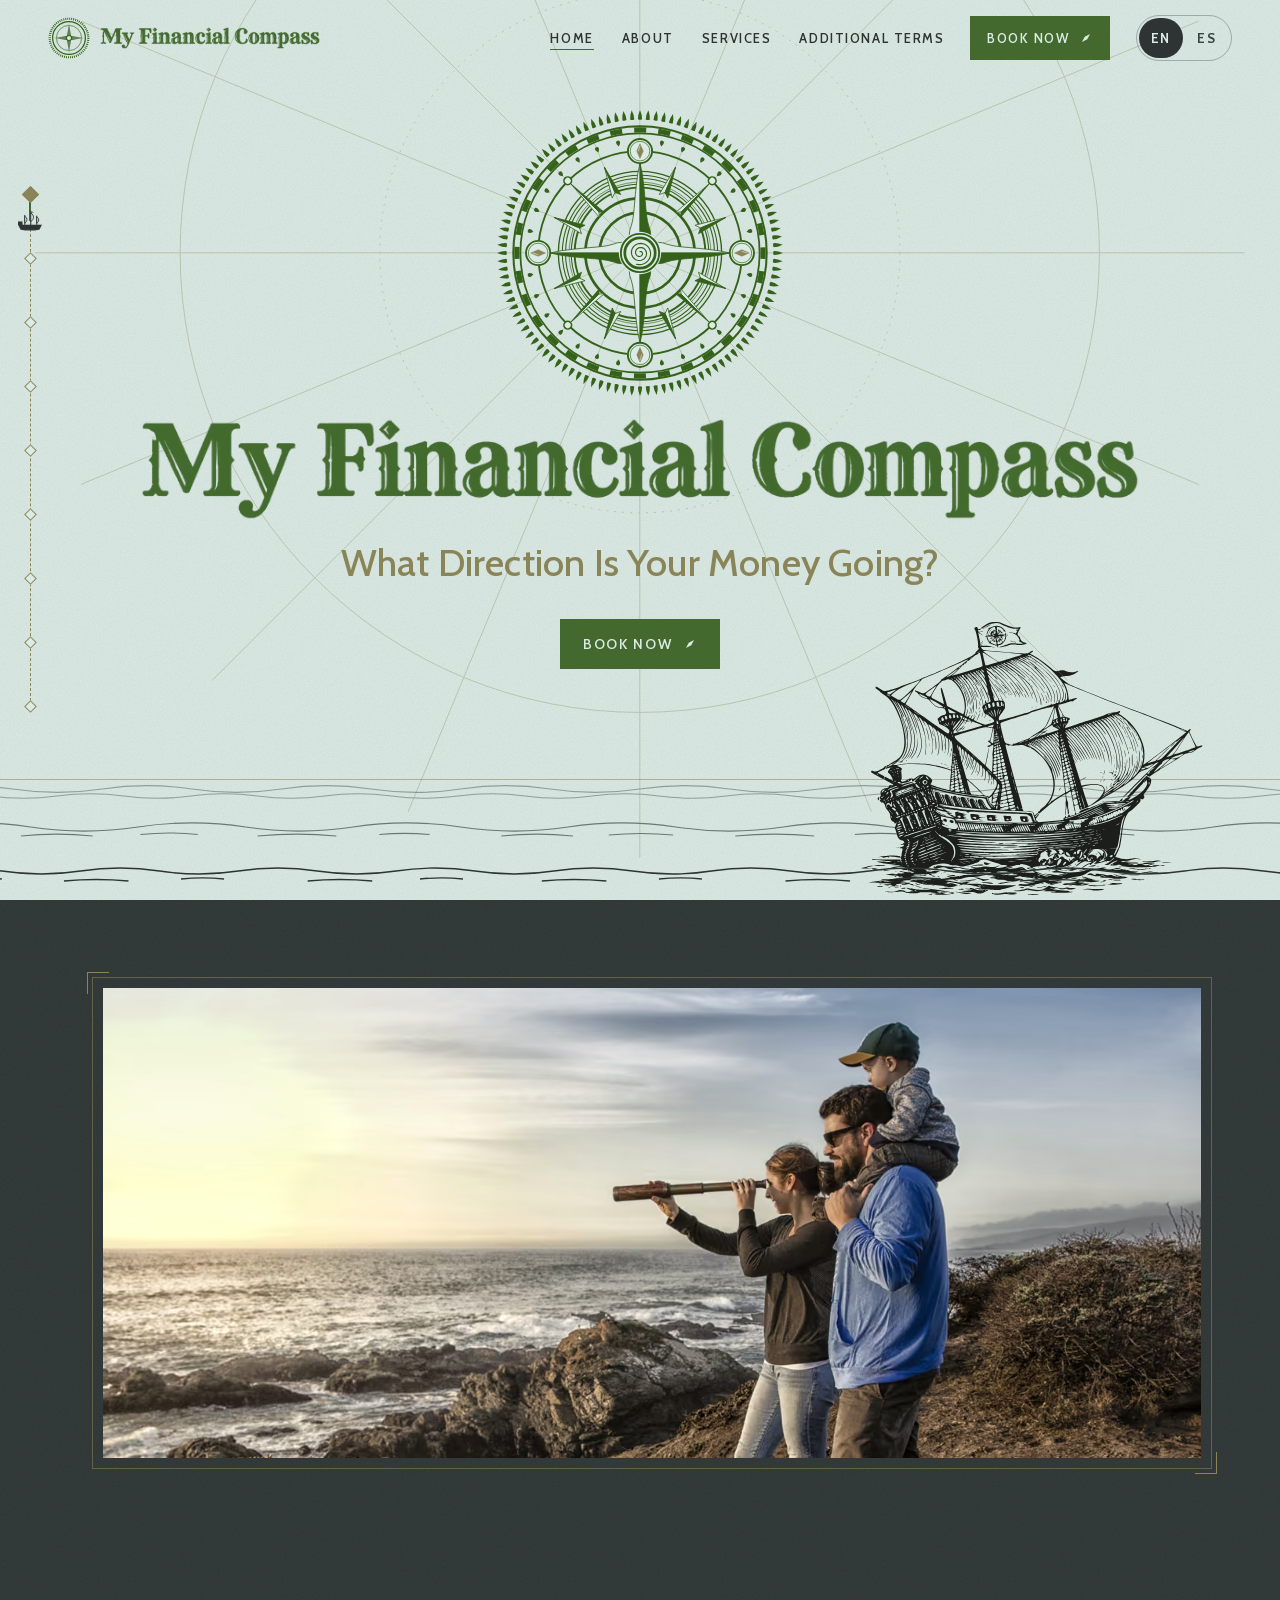
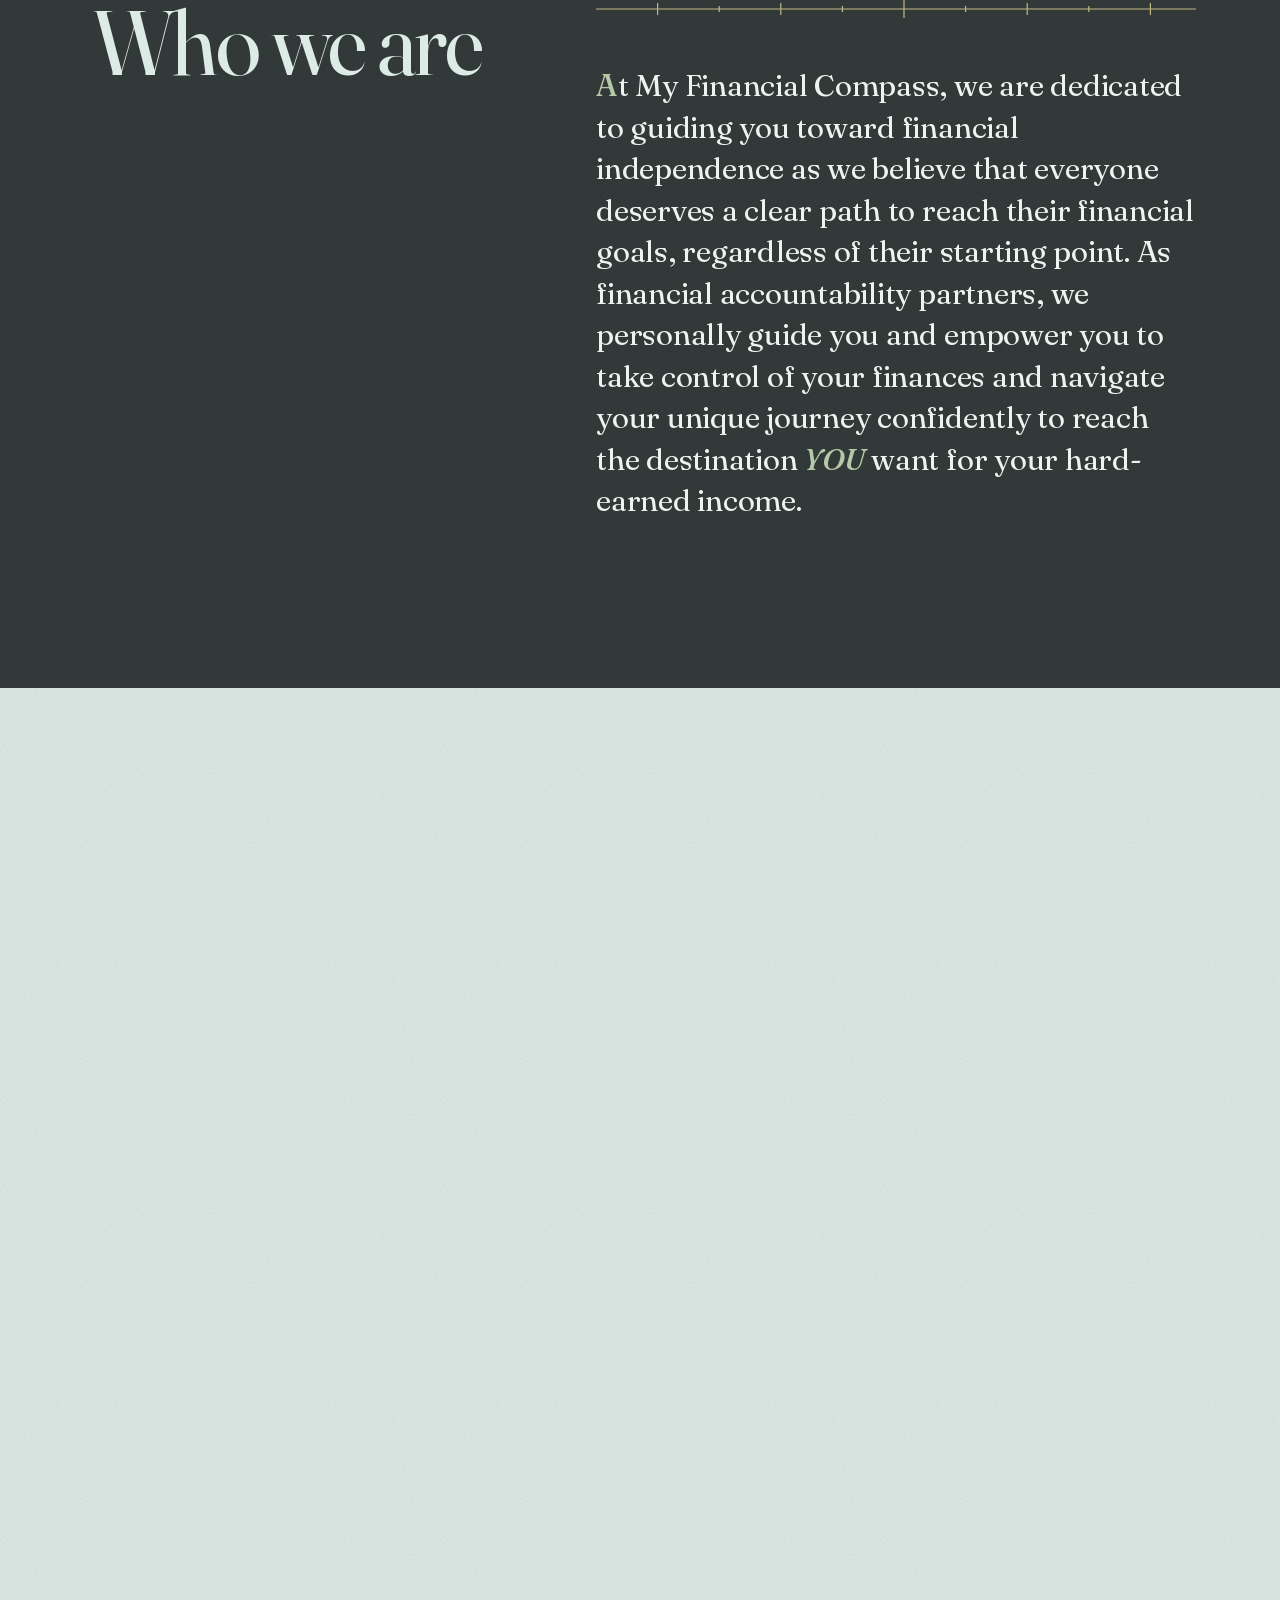
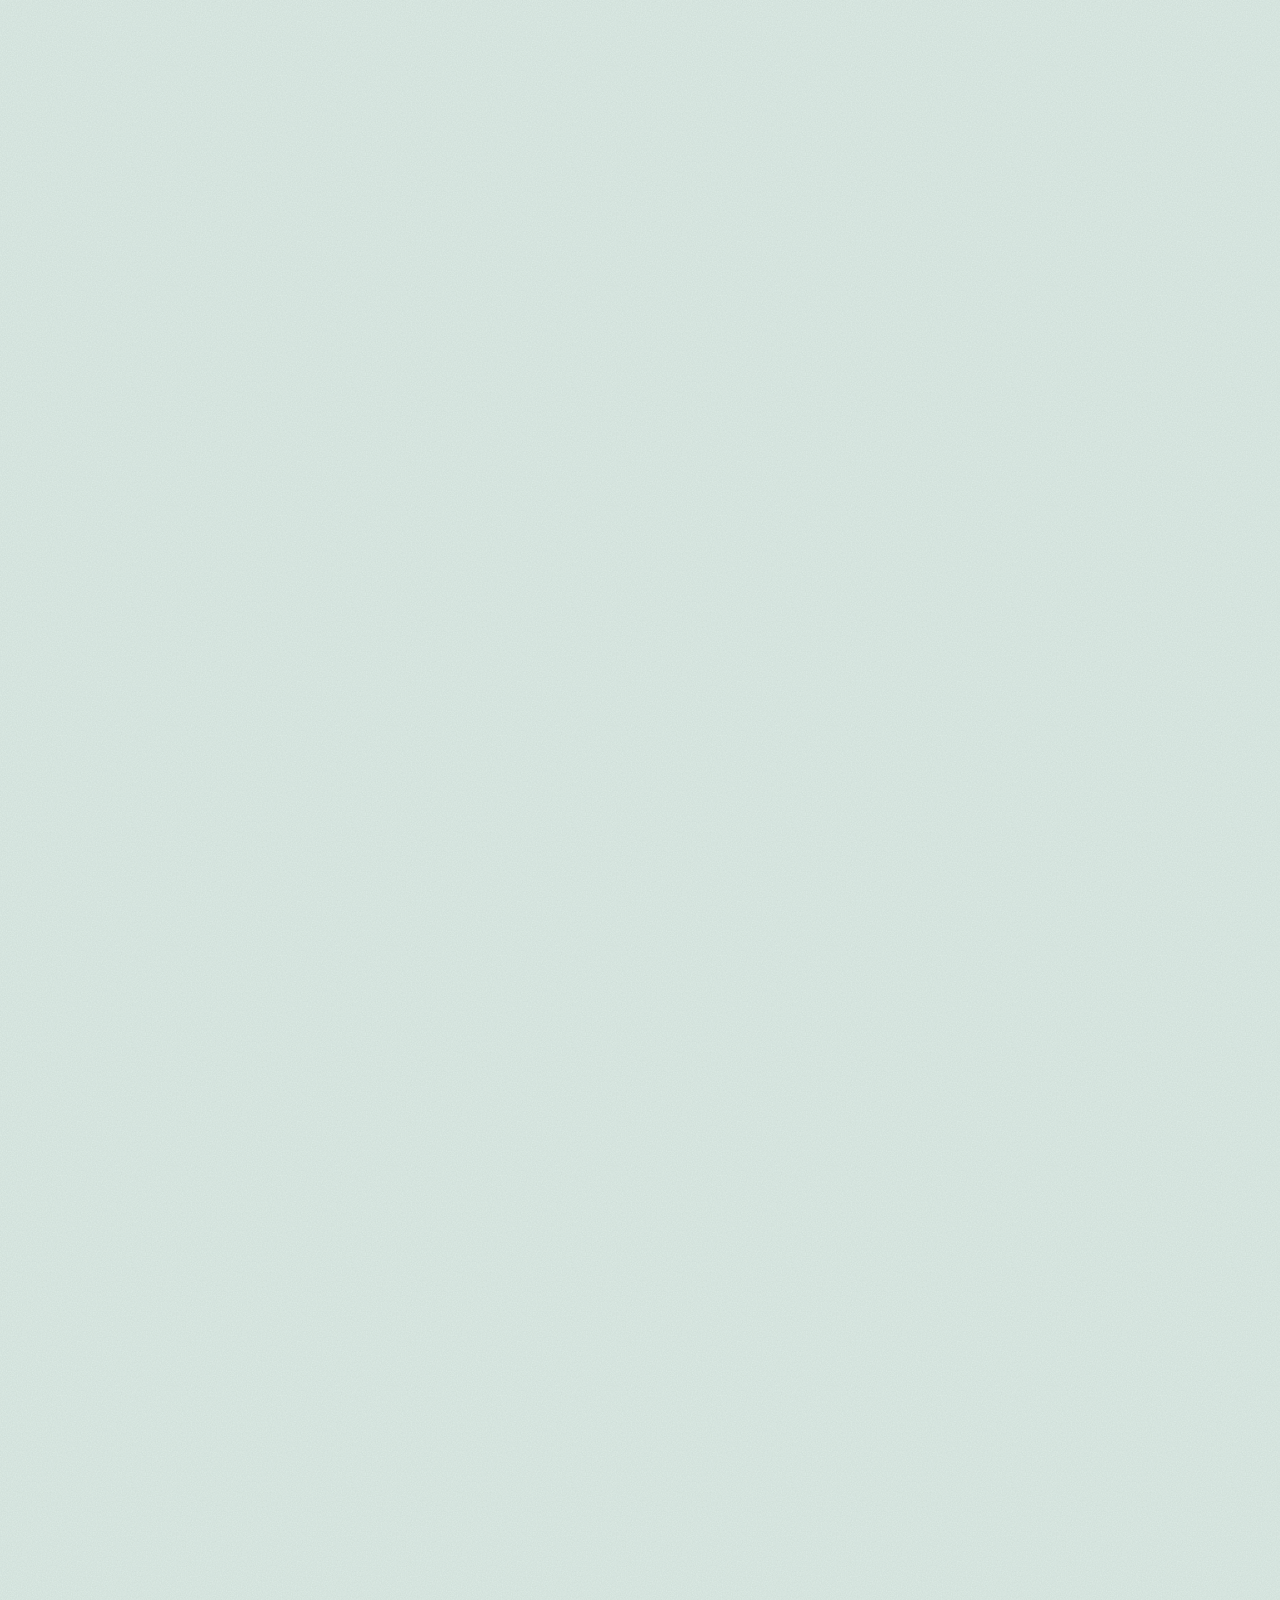
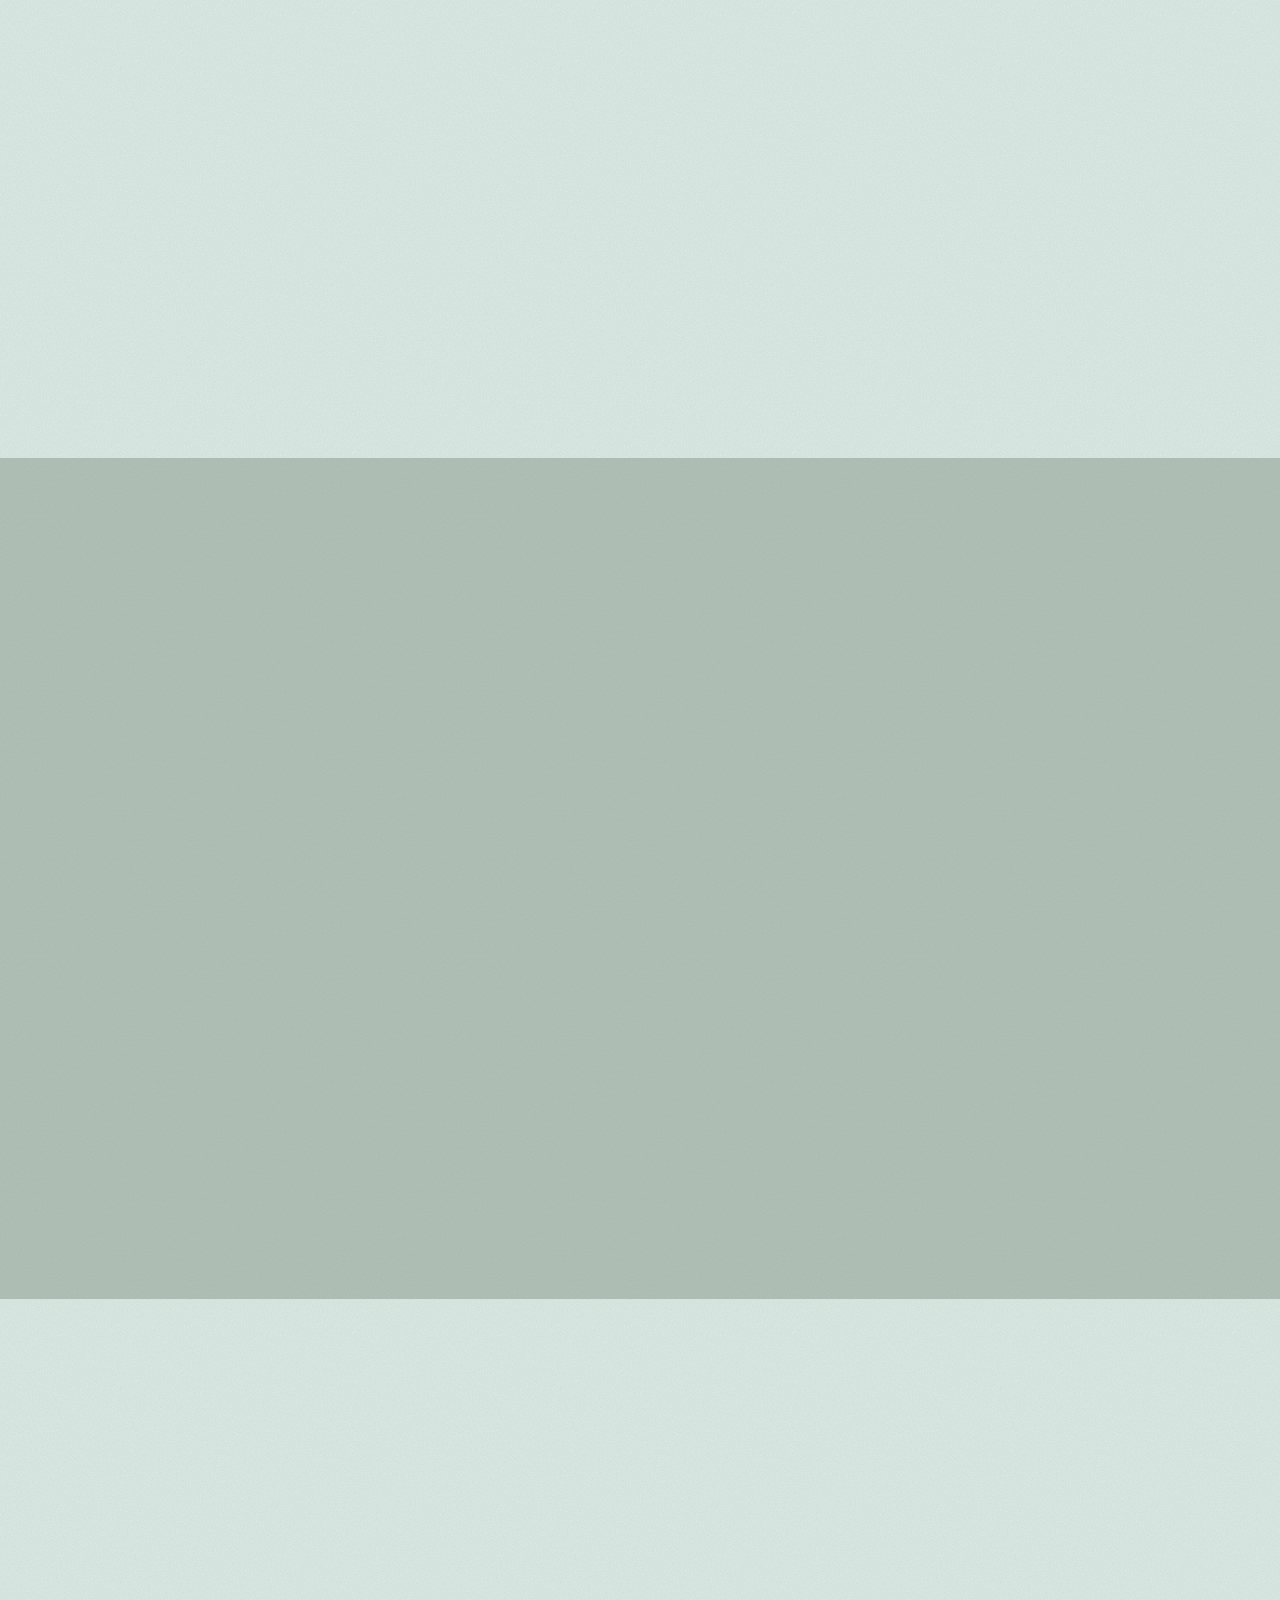
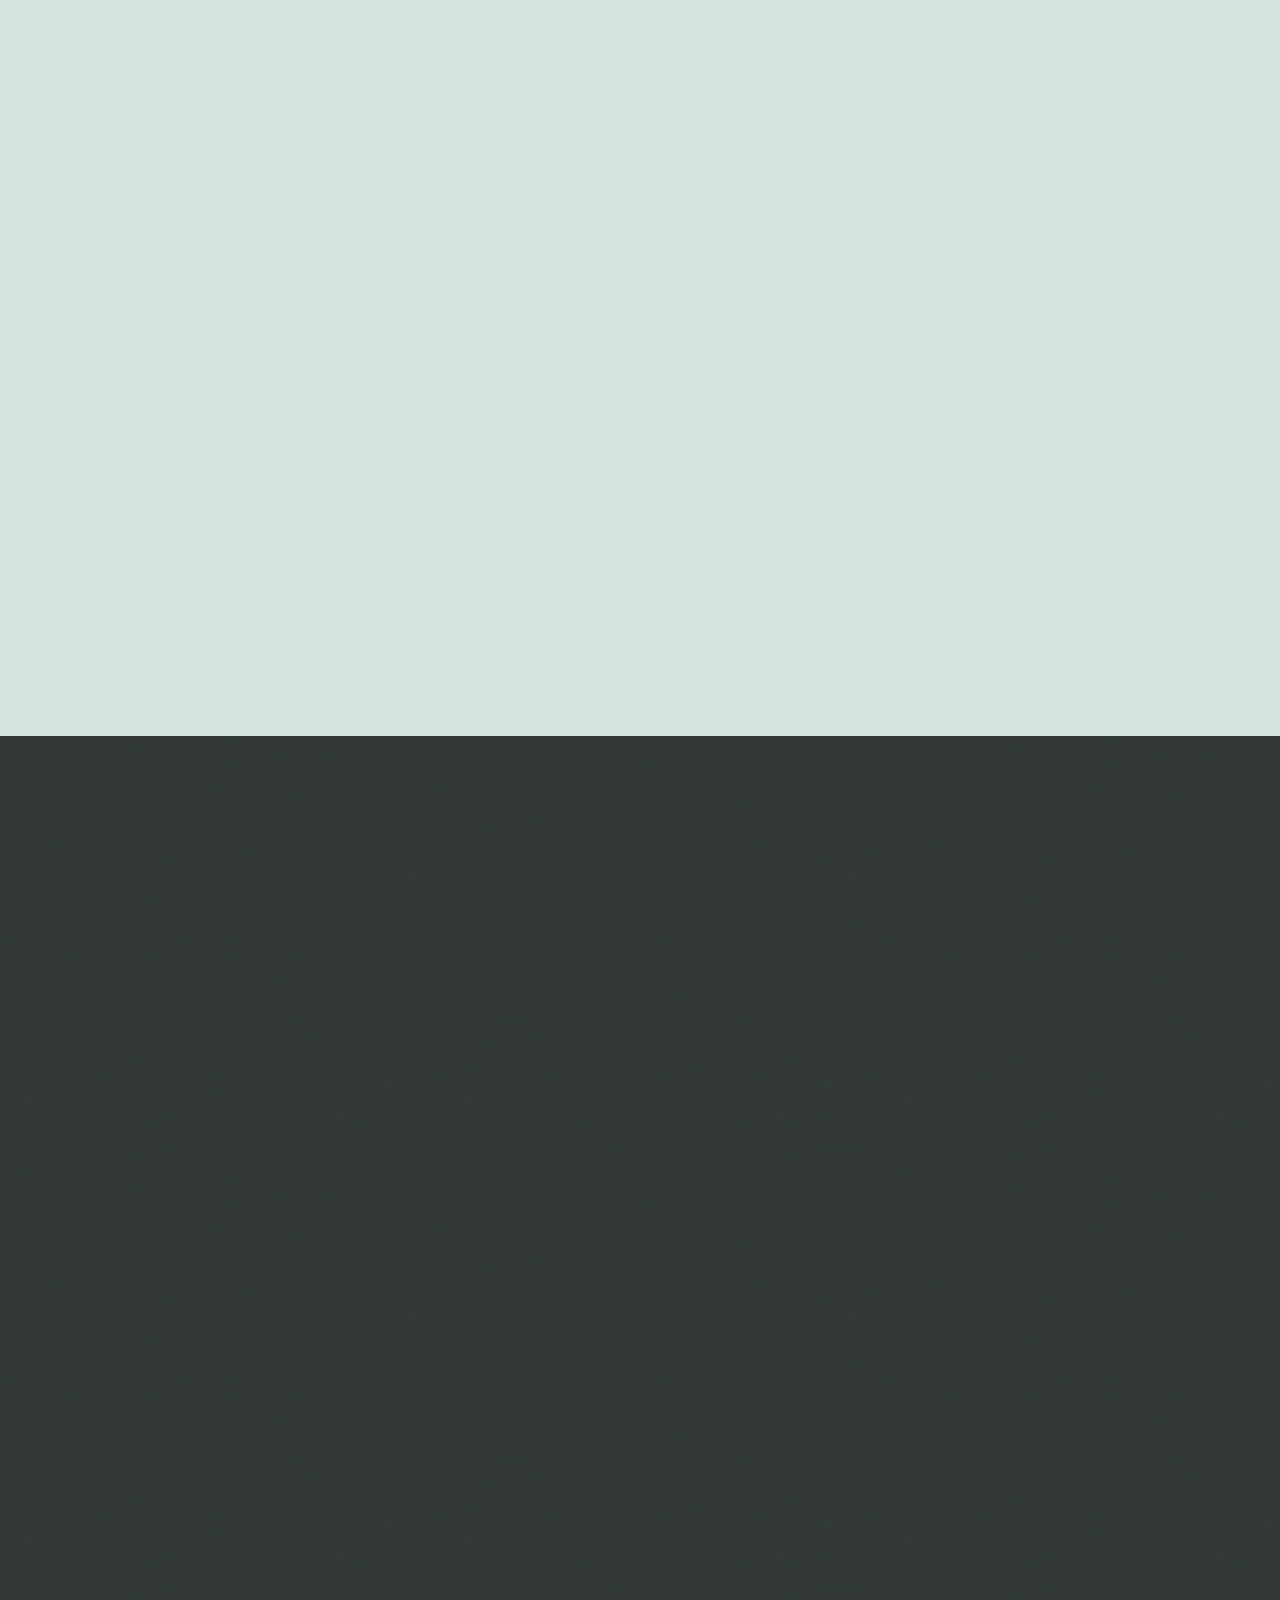
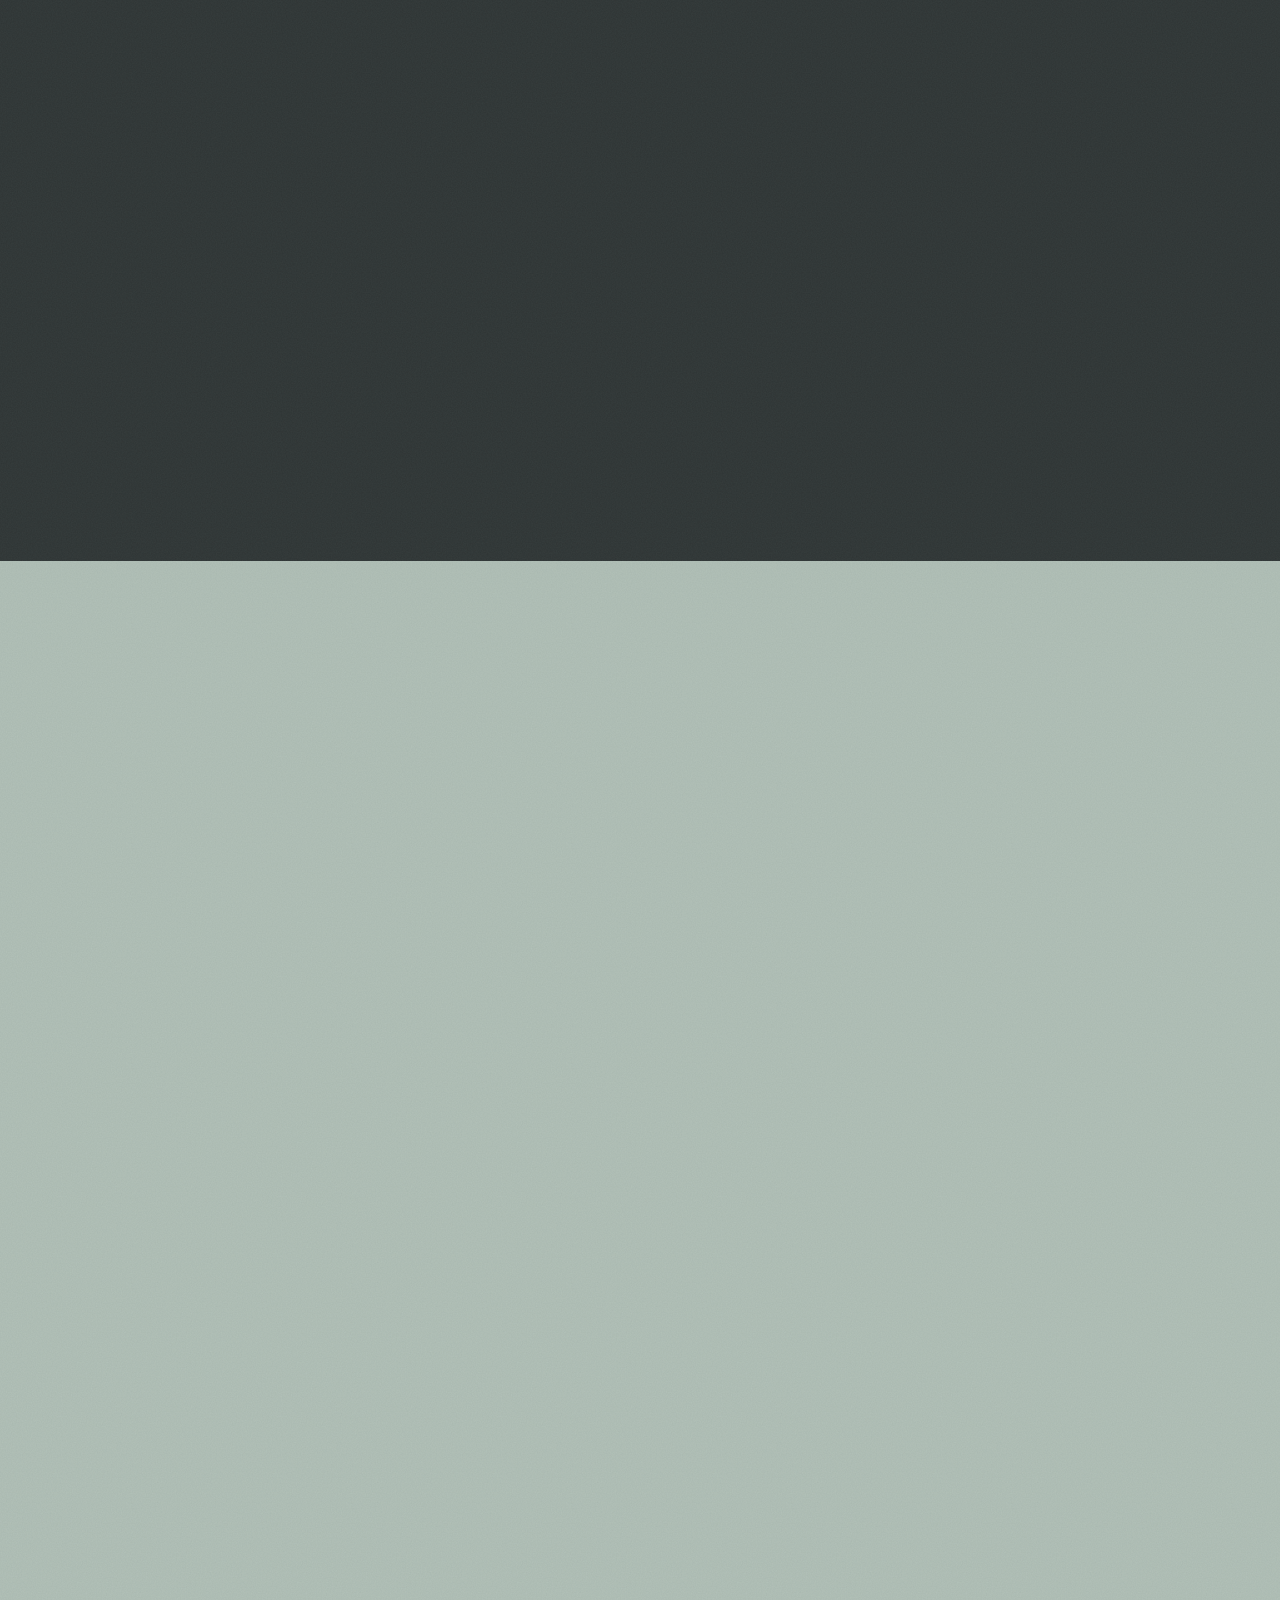
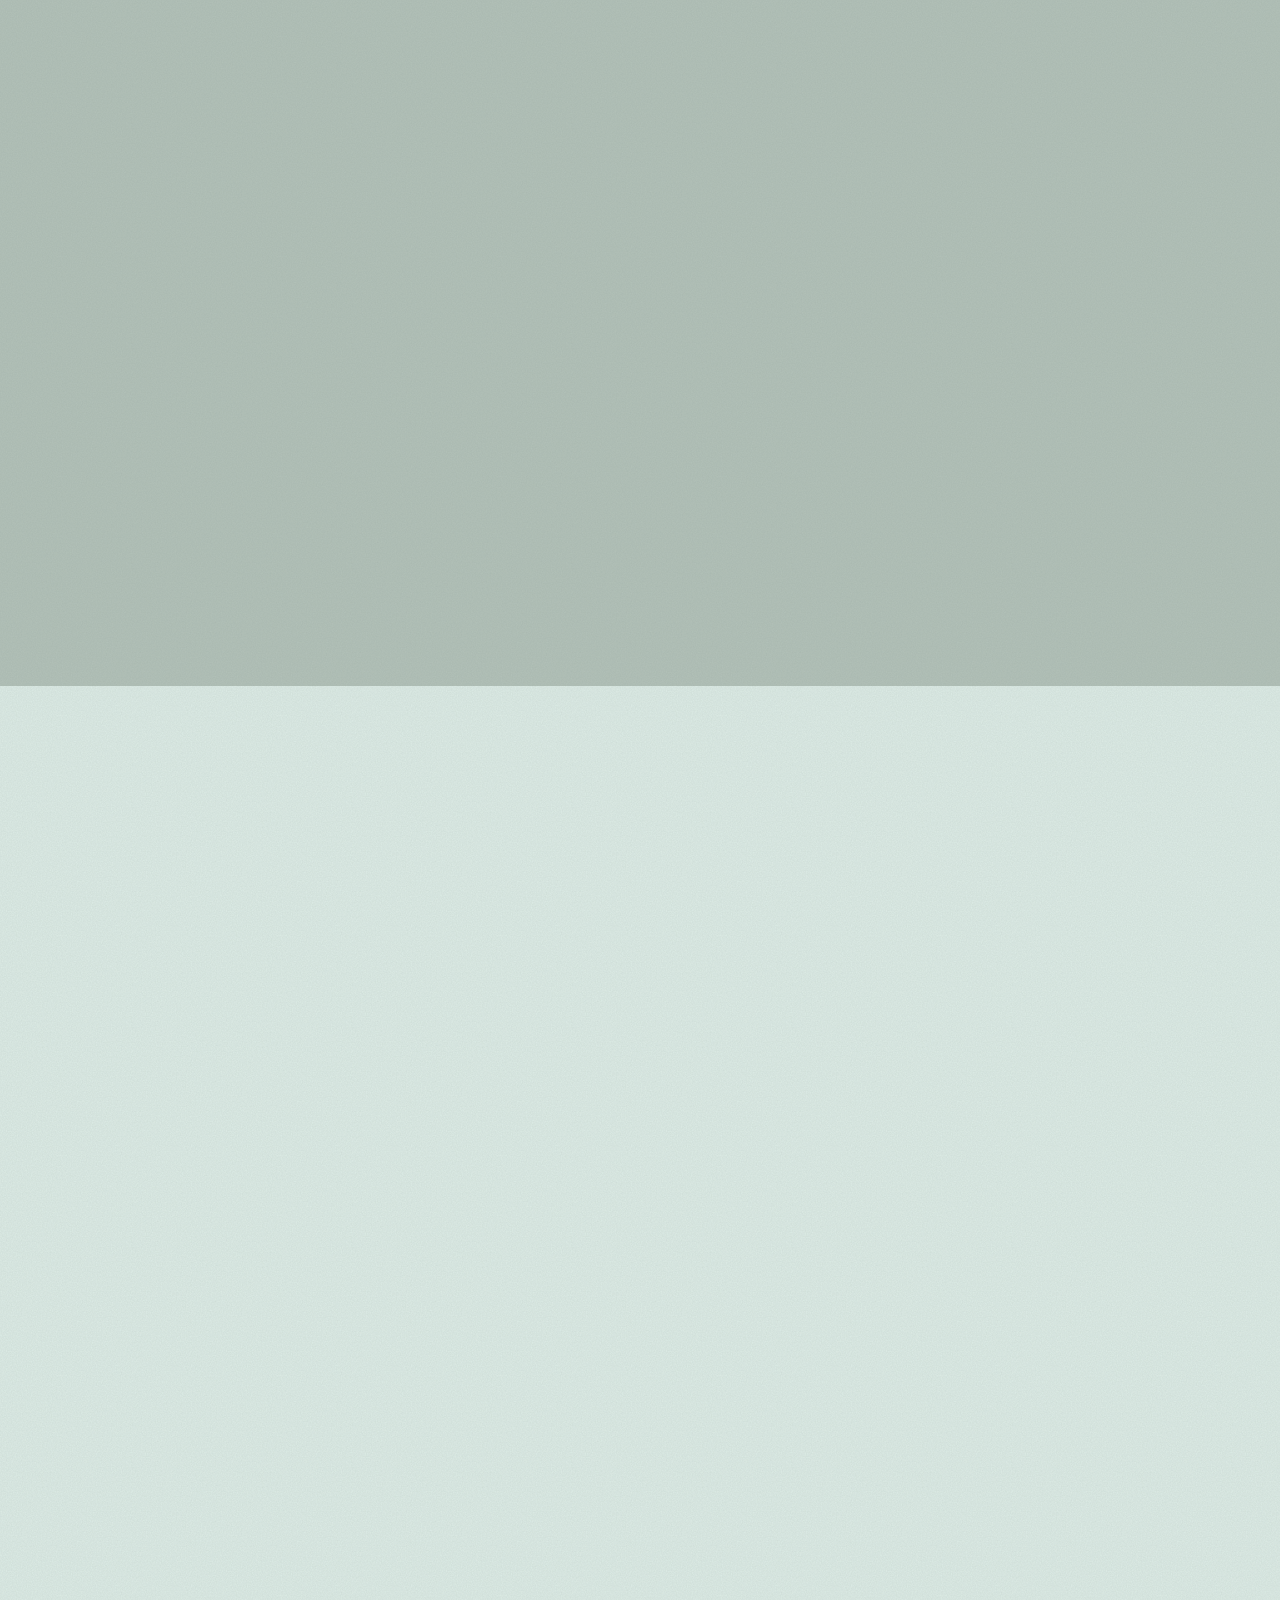
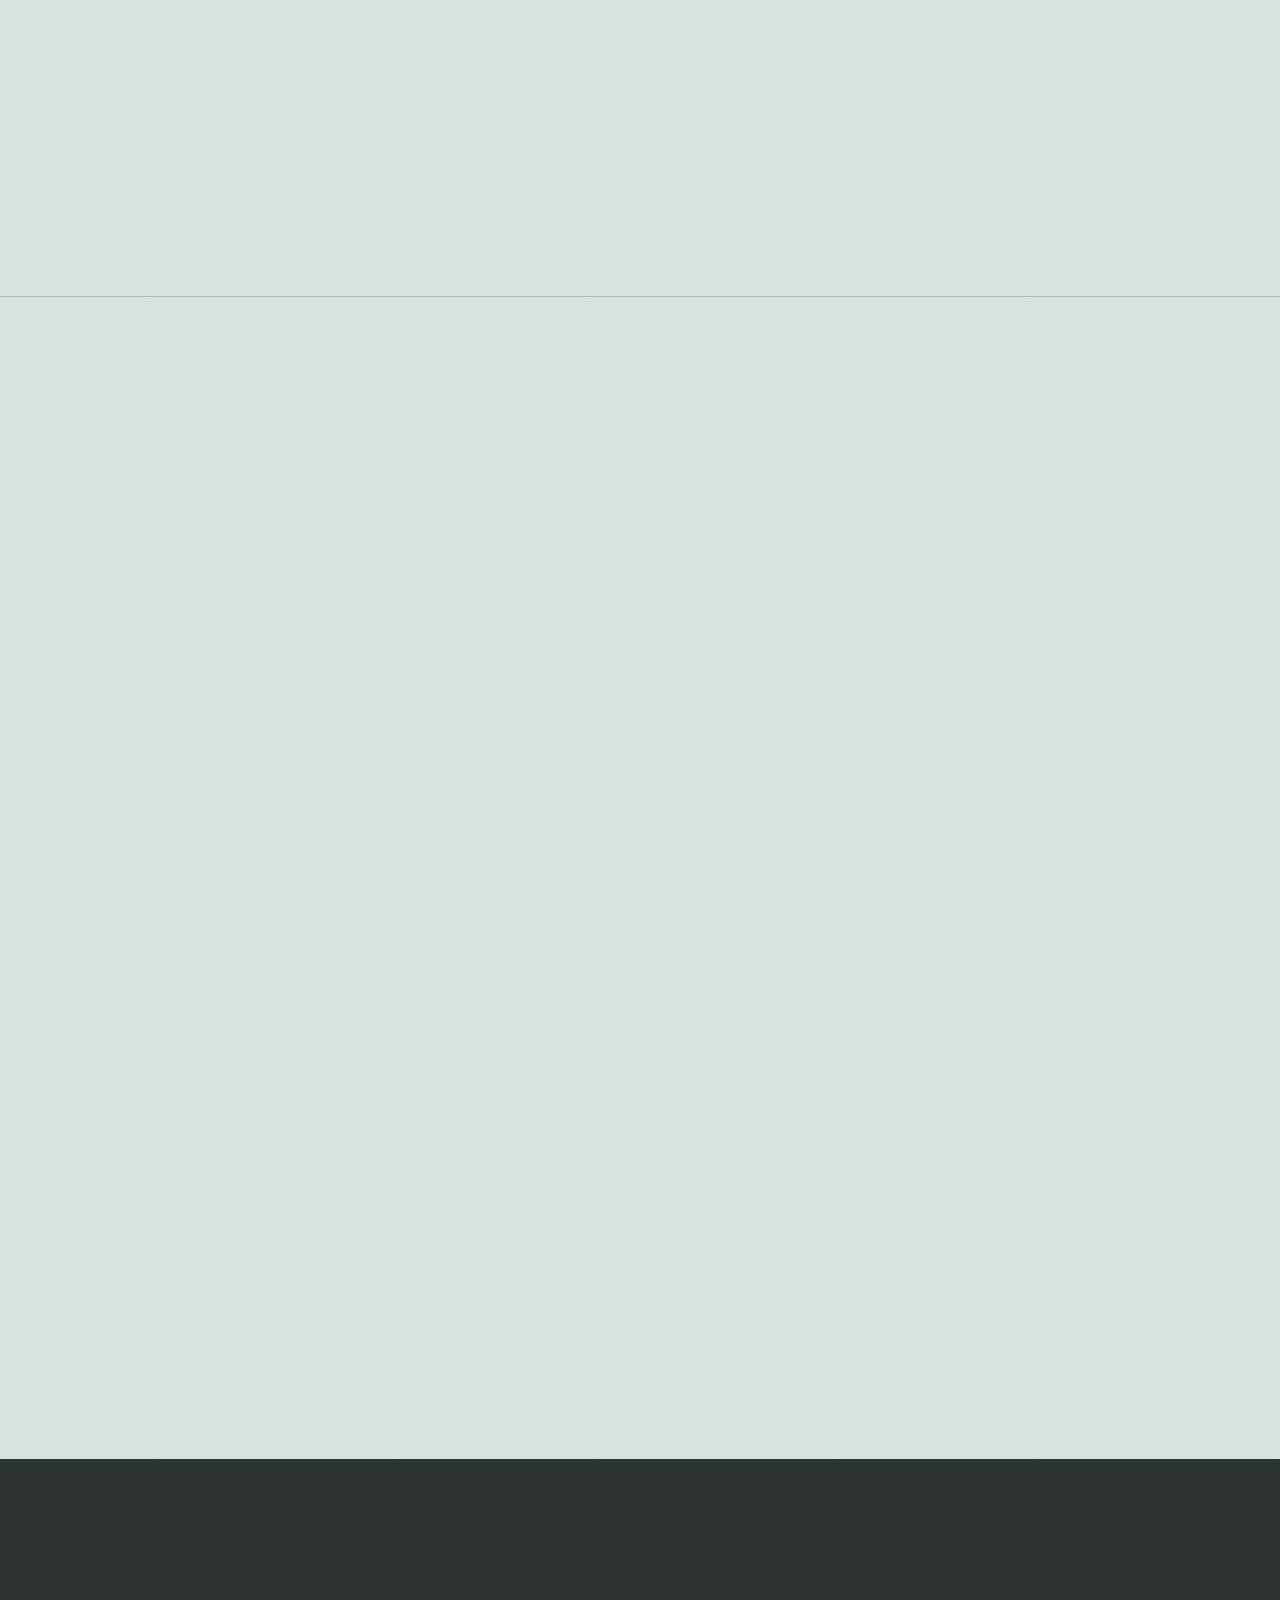
==== commit 7864ac9c: "Add files via upload" ====
--- a/index.html
+++ b/index.html
@@ -89,8 +89,8 @@
 })();
 </script>
 <style>@font-face{font-family: "Cabin";font-style: normal;font-weight: 400 700;font-display: swap;src: url(assets/fonts/cabin-normal-latin.woff2) format("woff2")}@font-face{font-family: "Fraunces Fallback";src: local("Georgia");size-adjust: 103%;ascent-override: 94%;descent-override: 25%;line-gap-override: 0%}@font-face{font-family: "Cabin Fallback";src: local("Arial");size-adjust: 93%;ascent-override: 104%;descent-override: 27%;line-gap-override: 0%}:root{--forest: #43692E;--forest-deep: #2C4A1E;--rose: #35621A;--brass: #8A8558;--brass-ink: #6B663F;--brass-light: #C2BA86;--ink: #2E3434;--ink-soft: #3A4442;--paper: #DCEBE5;--paper-deep: #B2C1B8;--sage: #B2C1B8;--mist: #EEF3EF;--abyss: #2E3434;--error: #8B2E1F;--serif: "Fraunces","Fraunces Fallback",Georgia,serif;--sans: "Cabin","Cabin Fallback",Arial,sans-serif;--gutter: clamp(16px,4vw,48px);--maxw: 1240px;--bar-h: 64px;--voyage-h: 0px;--ease-out: cubic-bezier(.16,1,.3,1);--ease-in-out: cubic-bezier(.77,0,.18,1);--grain: url("data:image/svg+xml,%3Csvg xmlns='http://www.w3.org/2000/svg' width='220' height='220'%3E%3Cfilter id='n'%3E%3CfeTurbulence type='fractalNoise' baseFrequency='.8' numOctaves='2' stitchTiles='stitch'/%3E%3CfeColorMatrix values='0 0 0 0 .16 0 0 0 0 .2 0 0 0 0 .19 0 0 0 .13 0'/%3E%3C/filter%3E%3Crect width='100%25' height='100%25' filter='url(%23n)'/%3E%3C/svg%3E");color-scheme: light}@media (min-width: 960px){:root{--bar-h: 76px}body{font-size: 1.125rem}}@media (min-width: 1880px){html{font-size: 112.5%}:root{--maxw: 1440px}}@media (min-width: 2400px){html{font-size: 125%}:root{--maxw: 1640px}}@media (max-width: 959px){:root{--voyage-h: calc(46px + env(safe-area-inset-bottom))}}*,*::before,*::after{box-sizing: border-box;margin: 0}html{-webkit-text-size-adjust: 100%;scroll-behavior: smooth;scroll-padding-top: calc(var(--bar-h) + env(safe-area-inset-top));overflow-x: clip}body{font-family: var(--sans);font-size: 1.09rem;line-height: 1.65;color: var(--ink-soft);background-color: var(--paper);background-image: var(--grain);-webkit-font-smoothing: antialiased;text-rendering: optimizeLegibility;overflow-x: clip;padding-bottom: var(--voyage-h)}img,svg,picture{display: block;max-width: 100%}img{height: auto}button{font: inherit;color: inherit;cursor: pointer;border: 0;background: none;padding: 0}a{color: inherit;text-decoration: none}p{text-wrap: pretty}h1,h2,h3,h4{font-weight: 400;text-wrap: balance}ul,ol{padding: 0;list-style: none}::selection{background: var(--forest);color: var(--paper)}:focus-visible{outline: 2px solid var(--forest);outline-offset: 3px}.sr-only{position: absolute !important;width: 1px;height: 1px;padding: 0;margin: -1px;overflow: hidden;clip: rect(0 0 0 0);white-space: nowrap;border: 0}.skip-link{position: fixed;top: -100px;left: 16px;z-index: 100;padding: .7rem 1rem;background: var(--ink);color: var(--paper);font-weight: 600}.skip-link:focus{top: calc(12px + env(safe-area-inset-top))}.btn{--btn-bg: var(--forest);--btn-fg: var(--paper);--btn-sweep: var(--ink);--btn-line: var(--forest);position: relative;isolation: isolate;overflow: hidden;display: inline-flex;align-items: center;justify-content: center;gap: .75em;min-height: 50px;padding: .9rem 1.4rem;font: 600 .875rem/1 var(--sans);letter-spacing: .12em;text-transform: uppercase;color: var(--btn-fg);background: var(--btn-bg);border: 1px solid var(--btn-line);transition: color .5s var(--ease-out)}.btn::before{content: "";position: absolute;inset: -1px;z-index: -1;background: var(--btn-sweep);transform: scaleX(0);transform-origin: left;transition: transform .65s var(--ease-out)}.btn--sm{min-height: 44px;padding: .6rem 1rem;font-size: .8125rem}.btn--ghost{--btn-bg: transparent;--btn-fg: var(--forest);--btn-sweep: var(--forest)}.btn--block{width: 100%}.i-needle{width: 14px;height: 14px;fill: currentColor;flex: none;transform: rotate(45deg);transition: transform .9s var(--ease-out)}@media (hover: hover){.btn:hover::before{transform: scaleX(1)}.btn--ghost:hover{--btn-fg: var(--paper)}.btn:hover .i-needle,a:hover>.i-needle{transform: rotate(405deg)}}.coord{font: 600 .8125rem/1.3 var(--sans);letter-spacing: .18em;text-transform: uppercase;color: var(--brass-ink);font-variant-numeric: tabular-nums}.site-header{position: fixed;inset: 0 0 auto;z-index: 50;padding-top: env(safe-area-inset-top);transition: background-color .5s var(--ease-out),box-shadow .5s var(--ease-out)}.bar{height: var(--bar-h);display: flex;align-items: center;gap: clamp(8px,2vw,28px);padding-inline: max(var(--gutter),env(safe-area-inset-left)) max(var(--gutter),env(safe-area-inset-right));transition: height .5s var(--ease-out)}.is-compact .site-header,.menu-open .site-header{background-color: rgba(220,235,229,.95);box-shadow: 0 1px 0 rgba(138,133,88,.45)}@supports (backdrop-filter: blur(8px)){.is-compact .site-header{background-color: rgba(220,235,229,.9);backdrop-filter: blur(10px) saturate(1.1);-webkit-backdrop-filter: blur(10px) saturate(1.1)}}@media (min-width: 960px){.is-compact .bar{height: 62px}}.brand{display: flex;align-items: center;gap: 10px;min-height: 44px;margin-right: auto;color: var(--rose)}.mini-compass{width: 42px;height: 42px;flex: none;overflow: visible}.mini-star{transform-box: view-box;transform-origin: 0 0}.brand-word{width: clamp(126px,36vw,220px);opacity: 0;transform: translateY(6px);transition: opacity .5s var(--ease-out),transform .6s var(--ease-out)}.is-compact .brand-word,.menu-open .brand-word{opacity: 1;transform: none}@media (max-width: 359px){.mini-compass{width: 34px;height: 34px}.brand-word{width: 104px}}.nav{display: none}.nav ul{display: flex;gap: clamp(18px,2.2vw,34px)}.nav a{position: relative;display: inline-flex;align-items: center;min-height: 44px;font: 600 .8125rem/1 var(--sans);letter-spacing: .12em;text-transform: uppercase;color: var(--ink)}.nav a::after{content: "";position: absolute;left: 0;right: 0;bottom: 10px;height: 1px;background: var(--forest);transform: scaleX(0);transform-origin: right;transition: transform .5s var(--ease-out)}.nav a:hover::after,.nav a[aria-current="true"]::after{transform: scaleX(1);transform-origin: left}.bar-book{display: none}@media (min-width: 540px){.bar-book{display: inline-flex}}.nav a,.bar-book{white-space: nowrap}@media (min-width: 1100px){.nav{display: block}}.menu-toggle{display: inline-flex;align-items: center;gap: 10px;min-height: 44px;min-width: 44px;justify-content: flex-end;font: 600 .8125rem/1 var(--sans);letter-spacing: .14em;text-transform: uppercase;color: var(--ink)}@media (max-width: 419px){.menu-toggle-label{position: absolute;width: 1px;height: 1px;overflow: hidden;clip: rect(0 0 0 0);white-space: nowrap}}.menu-icon{display: grid;gap: 6px;width: 22px}.menu-icon span{height: 1.5px;background: currentColor;transition: transform .45s var(--ease-out)}.menu-open .menu-icon span:first-child{transform: translateY(3.75px) rotate(45deg)}.menu-open .menu-icon span:last-child{transform: translateY(-3.75px) rotate(-45deg)}@media (min-width: 1100px){.menu-toggle{display: none}}.lang{display: inline-flex;flex: none;gap: 2px;padding: 2px;border: 1px solid rgba(46,52,52,.32);border-radius: 999px}.lang-opt{display: inline-flex;align-items: center;justify-content: center;min-width: 44px;min-height: 40px;padding: 0 12px;border-radius: 999px;font: 700 .8125rem/1 var(--sans);letter-spacing: .12em;color: var(--ink-soft);transition: background-color .3s var(--ease-out),color .3s var(--ease-out)}.lang-opt[aria-current="true"]{background: var(--ink);color: var(--paper)}@media (hover: hover){.lang-opt:not([aria-current="true"]):hover{color: var(--forest)}}@media (max-width: 380px){.menu-toggle-label{display: none}}.menu[hidden]{display: none}.hero{position: relative;display: grid;grid-template-rows: 1fr auto;min-height: calc(100vh - var(--voyage-h));min-height: calc(100svh - var(--voyage-h));padding-top: calc(var(--bar-h) + env(safe-area-inset-top));overflow: clip}.hero-inner{position: relative;z-index: 2;display: flex;flex-direction: column;align-items: center;justify-content: center;gap: clamp(10px,2.2vh,24px);padding: clamp(12px,3vh,40px) var(--gutter) 0;text-align: center}.hero-rose-wrap{position: relative;width: clamp(140px,min(32vh,44vw),22.5rem);aspect-ratio: 1}.hero-rose{position: absolute;inset: 0}.hero-rhumbs{position: absolute;left: -160%;top: -160%;width: 420%;height: 420%;max-width: none;color: var(--brass);opacity: .34;pointer-events: none;z-index: -1}.hero-rhumbs path,.hero-rhumbs circle{stroke-width: 1}.compass{position: relative;width: 100%;height: 100%;--c-ink: var(--rose);--c-paper: var(--paper)}.c-layer,.c-teeth>svg,.c-rings>svg{position: absolute;inset: 0;width: 100%;height: 100%;overflow: visible}.c-star,.c-teeth,.c-needles,.c-band,.c-center{transform-origin: 50% 50%}.c-star{will-change: transform}.compass--hero .dia{fill: var(--brass);stroke: var(--brass)}.hero-title{position: relative;width: min(88vw,62.5rem);line-height: 0}.hero-wordmark{width: 100%}.hero-sub{position: relative;font: 500 clamp(1.5rem,3.1vw,2.35rem)/1.2 var(--sans);color: var(--brass);letter-spacing: .005em;max-width: min(100%,46rem)}:root[lang="en"] .hero-sub{text-transform: capitalize}.hero-actions{display: flex;flex-wrap: wrap;align-items: center;justify-content: center;gap: 14px 28px;margin-top: clamp(4px,1.5vh,16px)}.horizon{position: relative;z-index: 1;height: clamp(120px,25vh,280px);pointer-events: none}.horizon::before{content: "";position: absolute;left: 0;right: 0;top: 46%;height: 1px;background: rgba(138,133,88,.55)}.sea{position: absolute;left: -6%;width: 112%;height: 30px;max-width: none;fill: none;stroke: var(--ink);stroke-width: 1.1;overflow: visible}.sea path{vector-effect: non-scaling-stroke}.sea--back{top: 44%;opacity: .4;animation: sea 7s ease-in-out infinite alternate}.sea--mid{top: 62%;opacity: .62;animation: sea 5.5s ease-in-out infinite alternate-reverse}.sea--front{bottom: 4%;z-index: 3;stroke-width: 1.4;animation: sea 4.6s ease-in-out infinite alternate}@keyframes sea{to{transform: translateX(-4.5%)}}.hero.is-paused .sea{animation-play-state: paused}.ship{position: absolute;aspect-ratio: 841 / 673}.ship-layer{position: absolute;max-width: none}.ship-hull{left: 6.18%;top: 52.3%;width: 79.07%;height: 40.12%}.ship-rig-l{left: 3.69%;top: 2.38%;width: 46.49%;height: 80.68%;transform-origin: 84.1% 83.2%}.ship-rig-r{left: 49.7%;top: 11.29%;width: 50.18%;height: 71.92%;transform-origin: -13.7% 81%}.ship-flag{left: 35.43%;top: .89%;width: 13.79%;height: 9.66%;transform-origin: 1.7% 52.3%}.ship-waves{left: .71%;top: 82.62%;width: 90.37%;height: 17.38%}.ship--hero{z-index: 2;width: clamp(170px,44vw,440px);right: clamp(4px,6vw,150px);bottom: 2%;transform-origin: 46% 88%}@media (min-width: 960px){.ship--hero{width: clamp(260px,27vw,460px)}}@media (orientation: landscape) and (max-height: 560px){.hero{min-height: 0}.hero-inner{padding-top: 8px;gap: 10px}.hero-rose-wrap{width: clamp(110px,30vh,170px)}.hero-title{width: min(64vw,40rem)}.hero-sub{font-size: 1.5rem}.horizon{height: 150px}.ship--hero{width: 190px}}main>.sec,.site-footer{content-visibility: auto;contain-intrinsic-size: auto 1000px}#values.is-pinned{contain-intrinsic-size: auto 3000px}#services,#captain,#contact,#terms{contain-intrinsic-size: auto 1500px}.voyage{position: fixed;z-index: 40;color: var(--ink);--v-line: var(--brass);--v-fill: var(--forest);--v-paper: var(--paper);transition: opacity .5s}.voyage-track{position: relative}.voyage-line,.voyage-progress{position: absolute;pointer-events: none}.voyage ol{position: relative;display: flex;justify-content: space-between}.port{position: relative;display: grid;place-items: center}.port-mark{width: 9px;height: 9px;rotate: 45deg;border: 1.5px solid var(--v-line);background: var(--v-paper);transition: background-color .4s,border-color .4s,scale .5s var(--ease-out)}.port.is-passed .port-mark{background: var(--v-fill);border-color: var(--v-fill)}.port.is-current .port-mark{background: var(--brass);border-color: var(--brass);scale: 1.35}.voyage-ship{position: absolute;width: 30px;height: 26px;pointer-events: none;will-change: transform}.on-dark .voyage{color: var(--paper);--v-paper: var(--abyss);--v-fill: var(--brass-light)}.vs-sails{transform-box: fill-box;transform-origin: 50% 100%;transition: transform .8s var(--ease-out)}.voyage.is-docked .vs-sails{transform: scaleY(.35)}@media (min-width: 960px){.voyage{left: max(14px,env(safe-area-inset-left));top: 50%;translate: 0 -50%;width: 32px;height: min(60vh,540px)}.voyage-track{height: 100%}.voyage-line{left: 50%;top: 14px;bottom: 14px;border-left: 1.5px dashed var(--v-line)}.voyage-progress{left: calc(50% - .75px);top: 14px;bottom: 14px;width: 2px;background: var(--v-fill);transform-origin: top;transform: scaleY(0)}.voyage ol{flex-direction: column;height: 100%}.port{width: 32px;height: 28px}.port-label{position: absolute;left: 40px;top: 50%;translate: -6px -50%;display: flex;gap: 8px;align-items: baseline;padding: 7px 10px;background: var(--ink);color: var(--paper);font: 600 .8125rem/1.2 var(--sans);white-space: nowrap;opacity: 0;pointer-events: none;transition: opacity .3s,translate .4s var(--ease-out)}.port-label .coord{color: var(--brass-light);font-size: .75rem}.port:hover .port-label,.port:focus-visible .port-label{opacity: 1;translate: 0 -50%}.voyage-ship{left: 50%;top: 14px;margin: -13px 0 0 -15px}}@media (max-width: 959px){.voyage{left: 0;right: 0;bottom: 0;height: var(--voyage-h);padding: 0 max(10px,env(safe-area-inset-left)) env(safe-area-inset-bottom) max(10px,env(safe-area-inset-right));background: rgba(220,235,229,.95);box-shadow: 0 -1px 0 rgba(46,52,52,.25)}.on-dark .voyage{background: rgba(46,52,52,.95)}.voyage-track{height: 46px}.voyage-line{top: 50%;left: calc(100% / 18);right: calc(100% / 18);border-top: 1.5px dashed var(--v-line)}.voyage-progress{top: calc(50% - .75px);left: calc(100% / 18);right: calc(100% / 18);height: 2px;background: var(--v-fill);transform-origin: left;transform: scaleX(0)}.voyage ol{height: 100%}.voyage li{flex: 1 1 0}.port{width: 100%;height: 46px}.port-label{position: absolute;width: 1px;height: 1px;overflow: hidden;clip: rect(0 0 0 0);white-space: nowrap}.voyage-ship{top: 2px;left: calc(100% / 18);margin-left: -15px;width: 28px;height: 24px}}.compass--hero .c-teeth{animation: spin 220s linear infinite}.ship--hero{animation: ship-rock 6.6s ease-in-out infinite alternate}.ship--hero .ship-rig{animation: rig-breathe 5.4s ease-in-out infinite alternate}.ship--hero .ship-flag{animation: flag-wave 1.6s ease-in-out infinite alternate}.ship--hero .ship-waves{animation: ship-sea 4.8s ease-in-out infinite alternate}.hero.is-paused .ship--hero,.hero.is-paused .ship-layer,.hero.is-paused .c-teeth,.hero.is-paused .sea{animation-play-state: paused}@keyframes spin{to{transform: rotate(360deg)}}@keyframes ship-rock{0%{transform: translateY(0) rotate(-1.9deg)}50%{transform: translateY(-5px) rotate(0deg)}100%{transform: translateY(0) rotate(1.9deg)}}@keyframes rig-breathe{to{transform: scaleX(1.024)}}@keyframes flag-wave{to{transform: skewY(3.5deg) scaleX(.965)}}@keyframes ship-sea{to{transform: translateX(7px)}}:root{--ease-expo: cubic-bezier(.87,0,.13,1);--ease-back: cubic-bezier(.34,1.56,.64,1)}.curtain{display: none}.intro-full .curtain,.intro-short .curtain{display: block;position: absolute;inset: -6px -8px;z-index: 2;background: #d5e4de;transform-origin: 100% 50%;animation: curtain .8s var(--ease-expo) 1.05s both}.intro-full .hero-sub .curtain{animation-duration: .7s;animation-delay: 1.2s}.intro-full .hero-rose{z-index: 3;animation: rose-in .85s var(--ease-expo) .95s backwards}.intro-full .compass--hero [data-draw] circle{stroke-dasharray: 1;animation: draw .7s cubic-bezier(.65,0,.35,1) backwards;animation-delay: calc(var(--k) * 45ms)}.intro-full .compass--hero .c-band{animation: band-in .8s var(--ease-out) .1s backwards}.intro-full .compass--hero .tooth-s{animation: fade-in .22s ease-out backwards;animation-delay: calc(.15s + var(--k) * 40ms)}.intro-full .compass--hero [data-extras]{animation: fade-in .45s ease-out .3s backwards}.intro-full .compass--hero .c-diamonds{animation: fade-in .3s ease-out .35s backwards}.intro-full .compass--hero .dia{animation: dia-lit .3s ease-out backwards;animation-delay: calc(.75s + var(--k) * 90ms)}.intro-full .compass--hero .c-needles{animation: pop-in .7s var(--ease-back) .35s backwards}.intro-full .compass--hero .c-center{animation: pop-in-c .6s cubic-bezier(.34,1.9,.64,1) .4s backwards}.intro-full .compass--hero .c-star{animation: needle 1.3s .4s backwards}.intro-full .hero-actions{animation: fade-in .7s ease-out 1.4s backwards}.intro-full .ship--hero{animation: ship-rock 6.6s ease-in-out infinite alternate,fade-in .7s ease-out 1.45s backwards}.intro-full .site-header{animation: fade-in .7s ease-out 1.5s backwards}.intro-full .voyage{animation: fade-in .7s ease-out 1.55s backwards}@keyframes curtain{from{transform: scaleX(1)}to{transform: scaleX(0)}}@keyframes rose-in{from{transform: translateY(var(--rose-dy)) scale(var(--rose-s))}}:root{--rose-dy: 24svh;--rose-s: 1.2}@media (min-width: 720px){:root{--rose-dy: 18svh;--rose-s: 1.15}}@keyframes draw{from{stroke-dashoffset: 1}to{stroke-dashoffset: 0}}@keyframes band-in{from{opacity: 0;transform: scale(.92)}}@keyframes fade-in{from{opacity: 0}}@keyframes dia-lit{from{fill: var(--rose);stroke: var(--rose)}}@keyframes pop-in{from{opacity: 0;transform: scale(.72)}}@keyframes pop-in-c{from{opacity: 0;transform: scale(.3)}}@keyframes needle{0%{opacity: 0;transform: rotate(-230deg);animation-timing-function: cubic-bezier(.2,.7,.3,1)}12%{opacity: 1}46%{transform: rotate(16deg);animation-timing-function: ease-in-out}62%{transform: rotate(-8deg);animation-timing-function: ease-in-out}76%{transform: rotate(3.5deg);animation-timing-function: ease-in-out}88%{transform: rotate(-1.5deg);animation-timing-function: ease-out}100%{transform: rotate(0deg)}}.intro-short .hero-rose{animation: rose-short .5s var(--ease-out) backwards}.intro-short .compass--hero .c-star{animation: star-short .6s var(--ease-back) backwards}.intro-short .curtain{animation-duration: .5s;animation-delay: .04s}.intro-short .hero-sub .curtain{animation-delay: .1s}@keyframes rose-short{from{opacity: 0;transform: scale(.95)}}@keyframes star-short{from{transform: rotate(-40deg)}}@media (prefers-reduced-motion: reduce){html{scroll-behavior: auto}.sea,.ship--hero,.ship-layer,.compass--hero .c-teeth{animation: none}}</style>
-<link rel="preload" href="styles.min.css?v=20261030a" as="style" onload="this.onload=null;this.rel='stylesheet'">
-<noscript><link rel="stylesheet" href="styles.min.css?v=20261030a"></noscript>
+<link rel="preload" href="styles.min.css?v=20261030b" as="style" onload="this.onload=null;this.rel='stylesheet'">
+<noscript><link rel="stylesheet" href="styles.min.css?v=20261030b"></noscript>
 </head>
 <body>
 <a class="skip-link" href="#main" data-i18n="ui.skip">Skip to content</a>
@@ -632,7 +632,7 @@
   function load() {
     if (done) return; done = true;
     var s = document.createElement("script");
-    s.src = "main.min.js?v=20261030a";
+    s.src = "main.min.js?v=20261030b";
     document.body.appendChild(s);
   }
   requestAnimationFrame(function () { setTimeout(load, 0); });
--- a/styles.min.css
+++ b/styles.min.css
@@ -1 +1 @@
-.wrap{width: 100%;max-width: var(--maxw);margin-inline: auto;padding-inline: max(var(--gutter),env(safe-area-inset-left)) max(var(--gutter),env(safe-area-inset-right))}@media (min-width: 960px){.wrap{padding-left: max(72px,var(--gutter))}}.sec{position: relative;padding-block: clamp(84px,13vw,176px)}.sec-head{display: grid;gap: 18px;margin-bottom: clamp(36px,6vw,72px)}.sec-head .coord{display: flex;align-items: center;gap: .8em}.sec-head .coord::before{content: "";width: 7px;height: 7px;border: 1.5px solid currentColor;rotate: 45deg;flex: none}.sec-head--center{justify-items: center;text-align: center}.h2{font-family: var(--serif);font-weight: 400;font-size: clamp(2.6rem,7.4vw,5.8rem);line-height: .96;letter-spacing: -.028em;color: var(--ink);font-variation-settings: "opsz" 144}.h2--small{font-size: clamp(1.9rem,4vw,3rem)}.h3{font-family: var(--serif);font-weight: 500;font-size: clamp(1.45rem,2.3vw,1.95rem);line-height: 1.1;letter-spacing: -.012em;color: var(--ink);font-variation-settings: "opsz" 48}.h4{font: 700 .875rem/1.3 var(--sans);letter-spacing: .1em;text-transform: uppercase;color: var(--ink)}.h5{font: 700 1.05rem/1.3 var(--sans);color: var(--ink);margin-top: 1.1em}.line{display: block;overflow: hidden;padding-bottom: .08em;margin-bottom: -.08em}.line-in{display: block;will-change: transform}.about{padding-top: clamp(40px,6vw,88px)}.horizon-photo{margin-bottom: clamp(64px,10vw,140px)}.horizon-photo-frame{position: relative;padding: 10px;border: 1px solid rgba(138,133,88,.55)}.horizon-photo-frame .portrait-corner{border-color: var(--brass)}.horizon-photo img{width: 100%;height: auto;aspect-ratio: 4 / 5;object-fit: cover;filter: saturate(.86) sepia(.06) contrast(1.02)}@media (min-width: 720px){.horizon-photo img{aspect-ratio: 21 / 9;object-position: 62% 22%}}.horizon-photo picture{display: block;overflow: hidden;background-color: rgba(178,193,184,.18)}@media (prefers-reduced-motion: no-preference){.js .horizon-photo img{clip-path: inset(0 0 0 0);transform: none;transition: clip-path 1.1s var(--ease-expo),transform 1.6s var(--ease-out)}.js .horizon-photo:not(.is-in) img{clip-path: inset(0 100% 0 0);transform: scale(1.08)}}.about-grid{display: grid;gap: 8px}.about-body{position: relative}.rule-rhumb{width: 100%;height: 24px;margin-bottom: clamp(24px,4vw,44px);fill: none;stroke: var(--brass);stroke-width: 1.2}.rule-rhumb path{vector-effect: non-scaling-stroke}.lede{font-family: var(--serif);font-weight: 400;font-size: clamp(1.32rem,2.35vw,2.1rem);line-height: 1.38;letter-spacing: -.008em;color: var(--ink);max-width: 38ch;font-variation-settings: "opsz" 36}.lede::first-letter{font-weight: 500;color: var(--forest)}.you{font-style: italic;font-weight: 500;color: var(--forest)}@media (min-width: 960px){.about-grid{grid-template-columns: minmax(0,5fr) minmax(0,7fr);column-gap: clamp(32px,5vw,96px);align-items: start}.about-grid .sec-head{position: sticky;top: calc(var(--bar-h) + 40px)}}.values{padding-block: clamp(84px,10vw,140px)}.values-stage{display: grid;gap: 28px}.values-rose{width: min(78vw,360px);aspect-ratio: 1;justify-self: center;margin-block: 8px 12px}.values-rose:empty{visibility: hidden}.compass--values{--c-ink: var(--rose);--c-paper: var(--paper)}.compass--values .arm-0 path{stroke: var(--brass)}.compass--values .arm-0 path:last-child{fill: var(--brass)}.values .value .h3{font-size: clamp(1.5rem,2.3vw,1.95rem)}.value{position: relative;padding-left: 26px;border-left: 1px solid rgba(138,133,88,.5);transition: color .5s var(--ease-out)}.value p:last-child{max-width: 34ch;margin-top: 8px}.value-dir{font: 700 .8125rem/1 var(--sans);letter-spacing: .18em;color: var(--brass-ink);margin-bottom: 10px;font-variant-numeric: tabular-nums;transition: color .5s}.values-live .value{color: var(--brass-ink)}.values-live .value .h3{color: var(--brass);transition: color .5s var(--ease-out)}.values-live .value.is-active{color: var(--ink-soft)}.values-live .value.is-active .h3{color: var(--ink)}.values-live .value.is-active .value-dir{color: var(--forest)}.value.is-active::before{content: "";position: absolute;left: -4px;top: 0;width: 7px;height: 7px;rotate: 45deg;background: var(--forest)}@media (min-width: 960px){.values-stage{grid-template-columns: minmax(0,1fr) auto minmax(0,1fr);grid-template-areas: "head n ." "w rose e" ". s .";column-gap: clamp(28px,4vw,72px);row-gap: clamp(10px,2vh,24px);padding-block: 12px;align-items: center;align-content: center;min-height: calc(100svh - var(--bar-h))}.values-head{grid-area: head;align-self: start;margin: 0}.values-rose{grid-area: rose;width: min(calc(100svh - var(--bar-h) - 330px),28vw,420px);min-width: 220px;margin: 0}.values .h2{font-size: clamp(2.4rem,4.2vw,4rem)}.value{padding: 0;border: 0;max-width: 30ch}.value--n{grid-area: n;justify-self: center;text-align: center;align-self: end}.value--s{grid-area: s;justify-self: center;text-align: center;align-self: start}.value--w{grid-area: w;justify-self: end;text-align: right}.value--e{grid-area: e;justify-self: start}.value--n p:last-child,.value--s p:last-child{margin-inline: auto}.value--w p:last-child{margin-left: auto}.value.is-active::before{display: none}}@media (max-width: 959px){.values-rose{position: sticky;top: calc(var(--bar-h) + env(safe-area-inset-top));z-index: 2;width: auto;aspect-ratio: auto;justify-self: stretch;margin: 0 calc(-1 * var(--gutter));padding: 12px 0 36px;background-color: var(--paper);background-image: var(--grain);-webkit-mask-image: linear-gradient(#000 76%,transparent);mask-image: linear-gradient(#000 76%,transparent)}.compass--values{width: min(50vw,230px);height: auto;aspect-ratio: 1;margin-inline: auto}.value{scroll-margin-top: 40vh}}@media (min-width: 960px) and (max-height: 760px){.values-stage .value .h3{font-size: 1.4rem}.values-stage{font-size: 1.02rem}}.legs{position: relative}.legs-route{position: absolute;inset: 0;width: 100%;height: 100%;overflow: visible;pointer-events: none;fill: none}.route-base{stroke: var(--brass);stroke-width: 1.5;stroke-dasharray: 2 7;stroke-linecap: round}.route-ink{stroke: var(--forest);stroke-width: 2}.legs ol{position: relative;display: grid;gap: clamp(48px,8vw,72px)}.leg{position: relative;padding-left: 56px}.leg-mark{position: absolute;left: 0;top: -2px;display: grid;place-items: center;width: 36px;height: 36px}.leg-mark::before{content: "";position: absolute;inset: 7px;rotate: 45deg;border: 1.5px solid var(--forest);background: var(--paper)}.leg-no{position: relative;font: 700 .62rem/1 var(--sans);letter-spacing: .06em;color: var(--forest);font-variant-numeric: tabular-nums}.leg p{margin-top: 12px;max-width: 36ch}@media (min-width: 960px){.legs ol{grid-template-columns: repeat(3,minmax(0,1fr));column-gap: clamp(28px,4vw,64px)}.leg{padding: 56px 0 0}.leg-mark{top: 0}.leg:nth-child(2){margin-top: 5rem}.leg:nth-child(3){margin-top: 10rem}}.mission{text-align: center;padding-block: clamp(96px,16vw,210px)}.mission-statement{font-family: var(--serif);font-weight: 380;font-size: clamp(2rem,5.6vw,5rem);line-height: 1.06;letter-spacing: -.025em;color: var(--ink);max-width: 19ch;margin-inline: auto;font-variation-settings: "opsz" 144;text-wrap: balance}.js .mission-statement .w{color: var(--brass)}.mission-join{max-width: 44ch;margin: clamp(32px,5vw,56px) auto 0;font-size: clamp(1.05rem,1.6vw,1.3rem);color: var(--forest)}.mission-join strong{font-weight: 600}.mission-cta{margin-top: 32px}.sec--dark{background-color: var(--abyss);background-image: var(--grain);color: #D3DDD8;--c-paper: var(--abyss)}.sec--sage{background-color: var(--sage);background-image: var(--grain);--c-paper: var(--sage)}.sec--sage .coord,.sec--sage .leg p{color: var(--ink-soft)}.sec--sage .btn--ghost{--btn-fg: var(--forest-deep);--btn-line: var(--forest-deep);--btn-sweep: var(--forest-deep)}.sec--sage .leg-mark::before{background: var(--sage)}.sec--sage .route-base{stroke: #4F5A56}.sec--dark .lede{color: var(--mist)}.sec--dark .lede::first-letter,.sec--dark .you{color: #B5C9A8}.sec--dark .rule-rhumb{stroke: var(--brass-light)}.sec--dark .h2,.sec--dark .h3{color: var(--paper)}.sec--dark .coord{color: var(--brass-light)}.captain .h2{font-style: italic;font-weight: 350;max-width: 14ch}.captain-grid{display: grid;gap: clamp(36px,6vw,64px)}.captain-head{margin: 0}.portrait{position: relative;width: min(100%,420px);padding: 12px;border: 1px solid rgba(194,186,134,.45)}.portrait img{width: 100%;filter: saturate(.82) contrast(1.03)}.portrait-corner{position: absolute;width: 22px;height: 22px;border: 0 solid var(--brass-light)}.portrait-corner--tl{top: -6px;left: -6px;border-width: 1.5px 0 0 1.5px}.portrait-corner--br{bottom: -6px;right: -6px;border-width: 0 1.5px 1.5px 0}.captain-stats{display: flex;flex-wrap: wrap;gap: 20px 48px}.stat{display: flex;align-items: baseline;flex-wrap: wrap;gap: 0 .2em}.stat-num{font-family: var(--serif);font-weight: 300;font-size: clamp(4.2rem,10vw,7.6rem);line-height: .9;color: var(--brass-light);font-variant-numeric: tabular-nums lining-nums;font-variation-settings: "opsz" 144}.stat-label{font: 600 .875rem/1.3 var(--sans);letter-spacing: .12em;text-transform: uppercase;color: #CFDAD4;max-width: 18ch}.captain-body{display: grid;gap: 1.1em;max-width: 62ch;font-size: clamp(1.02rem,1.25vw,1.14rem)}.captain-body p:first-child{font-family: var(--serif);font-size: clamp(1.25rem,1.9vw,1.6rem);line-height: 1.4;color: var(--paper);font-weight: 400}@media (min-width: 960px){.captain-grid{grid-template-columns: minmax(0,5fr) minmax(0,7fr);grid-template-areas: "head head" "portrait body" "stats body";column-gap: clamp(40px,6vw,110px);align-items: start}.captain-head{grid-area: head}.portrait{grid-area: portrait}.captain-stats{grid-area: stats}.captain-body{grid-area: body;padding-top: 8px}}.services-head{margin-bottom: clamp(28px,4vw,44px)}.feature{position: relative;display: grid;gap: 16px;padding: clamp(24px,4.2vw,56px);margin-bottom: clamp(48px,7vw,88px);background-color: var(--paper);background-image: var(--grain);border: 1px solid rgba(46,52,52,.2)}.feature-kicker{display: flex;align-items: center;gap: .8em;font: 600 .8125rem/1.4 var(--sans);letter-spacing: .14em;text-transform: uppercase;color: var(--brass-ink)}.feature-kicker::before{content: "";width: 7px;height: 7px;border: 1.5px solid currentColor;rotate: 45deg;flex: none}.feature-name{font-family: var(--serif);font-weight: 400;font-size: clamp(1.75rem,3.6vw,3.1rem);line-height: 1.06;letter-spacing: -.02em;color: var(--ink);max-width: 25ch;font-variation-settings: "opsz" 120}.feature-desc{max-width: 60ch}.feature-side{display: flex;flex-wrap: wrap;align-items: center;justify-content: space-between;gap: 16px 28px;margin-top: 8px;padding-top: 22px;border-top: 1px solid rgba(46,52,52,.16)}.feature-corner{position: absolute;width: 22px;height: 22px;border: 0 solid var(--brass)}.feature-corner--tl{top: -6px;left: -6px;border-width: 1.5px 0 0 1.5px}.feature-corner--br{bottom: -6px;right: -6px;border-width: 0 1.5px 1.5px 0}@media (min-width: 960px){.feature{grid-template-columns: minmax(0,1fr) auto;grid-template-areas: "kicker side" "name side" "desc side";column-gap: clamp(40px,6vw,96px);align-content: start}.feature-kicker{grid-area: kicker}.feature-name{grid-area: name}.feature-desc{grid-area: desc}.feature-side{grid-area: side;flex-direction: column;flex-wrap: nowrap;align-items: flex-end;justify-content: flex-end;gap: 22px;margin: 0;padding: 0 0 0 clamp(32px,4vw,56px);border-top: 0;border-left: 1px solid rgba(46,52,52,.16)}}.ledger{border-top: 1.5px solid var(--ink)}.row{position: relative;border-bottom: 1px solid rgba(46,52,52,.16)}.row-sum{display: flex;align-items: center;justify-content: space-between;gap: 20px;padding: 22px 0;cursor: pointer;list-style: none}.row-sum::-webkit-details-marker{display: none}.row-name{font-family: var(--serif);font-weight: 400;font-size: clamp(1.3rem,2.5vw,2.05rem);line-height: 1.12;letter-spacing: -.015em;color: var(--ink);font-variation-settings: "opsz" 72;transition: color .35s}.row-toggle{position: relative;flex: none;width: 40px;height: 40px;border: 1px solid rgba(46,52,52,.32);border-radius: 50%;transition: background-color .35s,border-color .35s}.row-toggle::before,.row-toggle::after{content: "";position: absolute;left: 50%;top: 50%;width: 12px;height: 1.5px;background: var(--ink);translate: -50% -50%;transition: rotate .5s var(--ease-out),background-color .35s}.row-toggle::after{rotate: 90deg}.row[open] .row-toggle{background: var(--ink);border-color: var(--ink)}.row[open] .row-toggle::before,.row[open] .row-toggle::after{background: var(--paper)}.row[open] .row-toggle::after{rotate: 0deg}.row-body{max-width: 64ch;padding: 0 56px 28px 0}.row[open] .row-body{animation: rise-in .5s var(--ease-out) both}.row-rhumb{position: absolute;left: 0;right: 0;bottom: -1px;height: 1.5px;background: var(--forest);transform: scaleX(0);transform-origin: left;transition: transform .8s var(--ease-out);pointer-events: none}.row-rhumb::after{content: "";position: absolute;right: -4px;top: -3.5px;width: 8px;height: 8px;rotate: 45deg;background: var(--forest)}.row[open] .row-rhumb{transform: scaleX(1)}@media (hover: hover){.row:hover .row-rhumb,.row:focus-within .row-rhumb{transform: scaleX(1)}.row-sum:hover .row-toggle{border-color: var(--ink)}}@media (min-width: 960px){.row-sum{padding: 26px 0}.row-body{padding-bottom: 34px}}@media (max-width: 599px){.row-body{padding-right: 0}}.services-foot{margin-top: clamp(32px,5vw,52px)}.contact-grid{display: grid;gap: clamp(40px,6vw,72px)}.contact-head{margin: 0}.contact-intro{max-width: 46ch;font-size: clamp(1.05rem,1.5vw,1.25rem);color: var(--ink)}.harbor{display: grid;gap: 22px;align-content: start}.harbor-scene{position: relative;width: min(100%,460px);justify-self: center;aspect-ratio: 841 / 673}.ship--port{inset: 0 4%;width: auto;transform-origin: 46% 88%}.harbor-contact{display: grid;gap: 14px}.harbor-contact div,.footer-contact div{display: grid;gap: 2px}.harbor-contact dt,.footer-contact dt{font: 600 .8125rem/1.3 var(--sans);letter-spacing: .16em;text-transform: uppercase;color: var(--brass-ink)}.harbor-contact dd{font-family: var(--serif);font-size: clamp(1.15rem,1.7vw,1.45rem);color: var(--ink);overflow-wrap: anywhere}.harbor-contact a,.footer-contact a{display: inline-flex;min-height: 44px;align-items: center;background: linear-gradient(currentColor,currentColor) 0 calc(100% - 8px) / 0 1px no-repeat;transition: background-size .5s var(--ease-out)}@media (hover: hover){.harbor-contact a:hover,.footer-contact a:hover{background-size: 100% 1px}}@media (min-width: 960px){.contact-grid{grid-template-columns: minmax(0,7fr) minmax(0,5fr);grid-template-areas: "head head" "form harbor";column-gap: clamp(40px,6vw,110px)}.contact-head{grid-area: head}.form{grid-area: form}.harbor{grid-area: harbor;padding-top: 8px}}.terms{padding-block: clamp(72px,10vw,128px);border-top: 1px solid rgba(138,133,88,.4)}.terms-grid{display: grid;gap: clamp(40px,6vw,80px);font-size: 1rem}.disclaimer{display: grid;gap: .9em;align-content: start;max-width: 64ch}.disclaimer .h4{margin-top: .9em}.disclaimer .h4:first-child{margin-top: 0}.disclaimer-cta a{display: inline;color: var(--forest);background: linear-gradient(currentColor,currentColor) 0 100% / 100% 1px no-repeat;padding-bottom: 2px}.disclaimer-cta strong{font-weight: 600}.agreement-kicker{color: var(--brass-ink)}.agreement-title{margin: 6px 0 18px;font-family: var(--serif);font-size: clamp(1.4rem,2.4vw,1.9rem);line-height: 1.15;color: var(--ink)}.agreement-title strong{font-weight: 400}.terms-note{margin: 0 0 18px;padding: 12px 16px;border-left: 2px solid var(--brass);background: rgba(178,193,184,.45);font-size: 1rem;color: var(--ink)}.terms-note:empty{display: none}.accordion{border-top: 1px solid rgba(46,52,52,.2)}.accordion details{border-bottom: 1px solid rgba(46,52,52,.16)}.accordion summary{display: flex;align-items: center;justify-content: space-between;gap: 16px;min-height: 56px;padding: 10px 0;cursor: pointer;list-style: none;font-family: var(--serif);font-size: 1.12rem;color: var(--ink)}.accordion summary::-webkit-details-marker{display: none}.accordion summary::after{content: "";flex: none;width: 9px;height: 9px;border: 1.5px solid var(--forest);rotate: 45deg;transition: rotate .5s var(--ease-out),background-color .3s}.accordion details[open]>summary::after{rotate: 225deg;background: var(--forest)}@media (hover: hover){.accordion summary:hover{color: var(--forest)}}.details-body{padding: 0 0 22px;display: grid;gap: .8em;max-width: 68ch}.details-body ul{display: grid;gap: .5em;padding-left: 1.2em;list-style: none}.details-body li{position: relative}.details-body li::before{content: "";position: absolute;left: -1.1em;top: .62em;width: 5px;height: 5px;rotate: 45deg;background: var(--brass)}@media (min-width: 960px){.terms-grid{grid-template-columns: minmax(0,5fr) minmax(0,7fr);column-gap: clamp(40px,6vw,110px)}}.form fieldset{border: 0;padding: 0;min-width: 0}.form{display: grid;gap: 26px}.field{display: grid;gap: 8px;min-width: 0}.field-row{display: grid;grid-template-columns: repeat(auto-fit,minmax(min(100%,200px),1fr));gap: 12px 18px}.field-row legend{margin-bottom: 10px}.label{font: 700 .8125rem/1.3 var(--sans);letter-spacing: .1em;text-transform: uppercase;color: var(--ink)}.sublabel{font-size: .95rem;color: var(--ink-soft)}.req{font-weight: 500;letter-spacing: .02em;text-transform: none;color: var(--brass-ink)}.form input[type="text"],.form input[type="email"],.form input[type="tel"],.form select,.form textarea{width: 100%;min-height: 50px;padding: 12px 14px;font: 400 1.05rem/1.4 var(--sans);color: var(--ink);background: rgba(255,255,255,.5);border: 1px solid rgba(46,52,52,.28);border-bottom: 1.5px solid var(--ink);border-radius: 0;transition: border-color .3s,background-color .3s;-webkit-appearance: none;appearance: none}.form textarea{resize: vertical;min-height: 140px}.select{position: relative}.form select{padding-right: 44px;cursor: pointer;text-overflow: ellipsis}.select::after{content: "";position: absolute;right: 18px;top: 50%;width: 8px;height: 8px;margin-top: -6px;border: solid var(--ink);border-width: 0 1.5px 1.5px 0;rotate: 45deg;pointer-events: none}.field-row--pair{gap: 26px 18px}.form-note{font-size: 1rem;color: var(--ink-soft)}.form-note a{color: var(--forest-deep);text-decoration: underline;text-underline-offset: 3px}.form input:focus-visible,.form select:focus-visible,.form textarea:focus-visible{outline: 2px solid var(--forest);outline-offset: 1px;background: #fff;border-bottom-color: var(--forest)}.form [aria-invalid="true"]{border-color: var(--error)}.field-error{display: none;font-size: .95rem;color: var(--error)}.is-invalid>.field-error,.is-invalid ~ .field-error,.field.is-invalid .field-error{display: block}.check{position: relative;display: inline-flex;align-items: center;gap: 12px;min-height: 44px;cursor: pointer;font-size: 1rem;color: var(--ink)}.check input{position: absolute;opacity: 0;width: 22px;height: 22px;margin: 0}.check-box{position: relative;width: 22px;height: 22px;flex: none;border: 1.5px solid var(--ink);background: rgba(255,255,255,.55);transition: background-color .25s,border-color .25s}.check-box--round{border-radius: 50%}.check-box::after{content: "";position: absolute;inset: 5px;background: var(--paper);transform: scale(0);transition: transform .35s var(--ease-out)}.check-box:not(.check-box--round)::after{inset: 3px 6px 6px;background: none;border: solid var(--paper);border-width: 0 2px 2px 0;transform: rotate(45deg) scale(0)}.check-box--round::after{border-radius: 50%}.check input:checked + .check-box{background: var(--forest);border-color: var(--forest)}.check input:checked + .check-box::after{transform: scale(1)}.check input:checked + .check-box:not(.check-box--round)::after{transform: rotate(45deg) scale(1)}.check input:focus-visible + .check-box{outline: 2px solid var(--forest);outline-offset: 3px}.hp{position: absolute;left: -10000px;width: 1px;height: 1px;overflow: hidden}.form-foot{display: flex;flex-wrap: wrap;align-items: center;gap: 14px 24px}.form-status{font-size: 1rem;color: var(--ink)}.form-status:empty{display: none}.form-status.is-ok{color: var(--forest);font-family: var(--serif);font-size: 1.4rem}.form-status.is-error{color: var(--error)}.form.is-sending [data-submit]{pointer-events: none;opacity: .8}.site-footer{background: var(--ink);color: #CFDAD4;padding: clamp(64px,10vw,120px) 0 calc(36px + env(safe-area-inset-bottom))}.footer-grid{display: grid;gap: 34px}.footer-brand{font-family: var(--serif);font-weight: 300;font-size: clamp(2.6rem,9.6vw,7.4rem);line-height: .95;letter-spacing: -.035em;color: var(--paper);font-variation-settings: "opsz" 144}.footer-contact{display: flex;flex-wrap: wrap;gap: 18px 56px}.footer-contact dt{color: var(--brass-light)}.footer-contact dd{font-family: var(--serif);font-size: 1.2rem;color: var(--paper);overflow-wrap: anywhere}.social{display: flex;gap: 12px}.social a{display: grid;place-items: center;width: 48px;height: 48px;border: 1px solid rgba(194,186,134,.45);border-radius: 50%;color: var(--paper);transition: background-color .4s,color .4s,border-color .4s}.social svg{width: 22px;height: 22px;fill: none;stroke: currentColor;stroke-width: 1.4;stroke-linecap: round;stroke-linejoin: round}@media (hover: hover){.social a:hover{background: var(--paper);color: var(--ink);border-color: var(--paper)}}.footer-nav{display: flex;flex-wrap: wrap;gap: 4px 26px}.footer-nav a{display: inline-flex;align-items: center;min-height: 44px;font: 600 .8125rem/1 var(--sans);letter-spacing: .12em;text-transform: uppercase;color: #CFDAD4}@media (hover: hover){.footer-nav a:hover{color: var(--paper)}}.footer-copy{font-size: 1rem;color: var(--brass-light);padding-top: 24px;border-top: 1px solid rgba(194,186,134,.25)}@media (min-width: 960px){.footer-grid{grid-template-columns: 1fr auto;align-items: end}.footer-brand,.footer-copy{grid-column: 1 / -1}.social{justify-self: end}.footer-nav{grid-column: 1 / -1}}.menu{position: fixed;inset: 0;z-index: 45;display: flex;flex-direction: column;justify-content: space-between;gap: 32px;padding: calc(var(--bar-h) + env(safe-area-inset-top) + 24px) max(var(--gutter),env(safe-area-inset-left)) calc(28px + env(safe-area-inset-bottom));background-color: var(--paper);background-image: var(--grain);overflow-y: auto;overscroll-behavior: contain}.menu-chart{position: absolute;inset: 0;z-index: -1;pointer-events: none;opacity: .5;background: repeating-linear-gradient(0deg,transparent 0 63px,rgba(138,133,88,.22) 63px 64px),repeating-linear-gradient(90deg,transparent 0 63px,rgba(138,133,88,.22) 63px 64px),repeating-conic-gradient(from 0deg at 82% 70%,rgba(138,133,88,.35) 0 .25deg,transparent .25deg 22.5deg)}.menu-nav ol{display: grid;gap: 6px}.menu-nav a{display: grid;gap: 4px;padding: 12px 0;border-bottom: 1px solid rgba(138,133,88,.35)}.menu-nav a>span:last-child{font-family: var(--serif);font-size: clamp(2rem,9vw,3rem);line-height: 1;letter-spacing: -.02em;color: var(--ink)}.menu-foot{display: grid;gap: 18px}.menu-foot p{font-family: var(--serif);font-size: 1.15rem;color: var(--ink)}.menu-foot p a{display: inline-flex;min-height: 44px;align-items: center}.menu-open body{overflow: hidden}.compass--values .c-star{transition: transform 1.4s cubic-bezier(.34,1.56,.64,1);transition-timing-function: linear(0,.271,.584,.867,1.075,1.196,1.237,1.219,1.165,1.1,1.038,.991,.962,.95,.952,.963,.976,.99,1,1.007,1.01,1.01,1.008,1.004,1)}@media (min-width: 960px) and (min-height: 620px){.values.is-pinned{padding-block: 0;height: calc(100svh + 230vh)}.values.is-pinned .values-stage{position: sticky;top: 62px;height: calc(100svh - 62px);min-height: 0}}.is-split .line-in{transform: translateY(115%);transition: transform 1.1s var(--ease-out);transition-delay: calc(var(--l,0) * 90ms)}.is-split.is-revealed .line-in{transform: none}.js .mission-statement .w{color: var(--brass);transition: color .5s ease-out}.js .mission-statement .w.is-lit{color: var(--ink)}@keyframes rise-in{from{opacity: 0;transform: translateY(14px)}}.menu-open .menu-nav li,.menu-open .menu-foot{animation: rise-in .7s var(--ease-out) both}.menu-open .menu-nav li:nth-child(2){animation-delay: .05s}.menu-open .menu-nav li:nth-child(3){animation-delay: .1s}.menu-open .menu-nav li:nth-child(4){animation-delay: .15s}.menu-open .menu-foot{animation-delay: .2s}.ship--port{transition: transform 2.1s var(--ease-out),opacity 1.2s ease-out}.harbor>.btn{transition: color .5s var(--ease-out),opacity .8s ease-out 1.4s,transform .8s var(--ease-out) 1.4s}.harbor.is-arrived .ship--port{animation: rock-soft 7s ease-in-out 2.2s infinite alternate}.harbor.is-arrived .ship--port .ship-flag{animation: flag-wave 1.6s ease-in-out 2.2s infinite alternate}@keyframes rock-soft{from{transform: rotate(-.9deg)}to{transform: rotate(.9deg)}}@media (prefers-reduced-motion: no-preference){.js .harbor:not(.is-arrived) .ship--port{opacity: 0;transform: translateX(-28%)}.js .harbor:not(.is-arrived)>.btn{opacity: 0;transform: translateY(12px)}}.js .reveal{opacity: 0;transform: translateY(26px);transition: opacity .9s var(--ease-out),transform 1.1s var(--ease-out);transition-delay: calc(var(--i,0) * 90ms)}.js .reveal.is-in{opacity: 1;transform: none}.js [data-draw-line] path{stroke-dasharray: 1;stroke-dashoffset: 1;transition: stroke-dashoffset 1.6s var(--ease-in-out)}.js [data-draw-line].is-in path{stroke-dashoffset: 0}.js [data-draw-line].is-in .ticks{transition-delay: .5s}@media (prefers-reduced-motion: reduce){.js .reveal{transform: none;transition: opacity .4s ease-out;transition-delay: 0s}.js [data-draw-line] path{stroke-dasharray: none;stroke-dashoffset: 0;transition: none}.btn::before,.row-rhumb,.row-toggle::after,.i-needle,.nav a::after{transition-duration: .01s}.compass--values .c-star,.is-split .line-in,.ship--port{transition: none}.row[open] .row-body,.menu-open .menu-nav li,.menu-open .menu-foot,.harbor.is-arrived .ship--port{animation: none}}+.wrap{width: 100%;max-width: var(--maxw);margin-inline: auto;padding-inline: max(var(--gutter),env(safe-area-inset-left)) max(var(--gutter),env(safe-area-inset-right))}@media (min-width: 960px){.wrap{padding-left: max(72px,var(--gutter))}}.sec{position: relative;padding-block: clamp(84px,13vw,176px)}.sec-head{display: grid;gap: 18px;margin-bottom: clamp(36px,6vw,72px)}.sec-head .coord{display: flex;align-items: center;gap: .8em}.sec-head .coord::before{content: "";width: 7px;height: 7px;border: 1.5px solid currentColor;rotate: 45deg;flex: none}.sec-head--center{justify-items: center;text-align: center}.h2{font-family: var(--serif);font-weight: 400;font-size: clamp(2.6rem,7.4vw,5.8rem);line-height: .96;letter-spacing: -.028em;color: var(--ink);font-variation-settings: "opsz" 144}.h2--small{font-size: clamp(1.9rem,4vw,3rem)}.h3{font-family: var(--serif);font-weight: 500;font-size: clamp(1.45rem,2.3vw,1.95rem);line-height: 1.1;letter-spacing: -.012em;color: var(--ink);font-variation-settings: "opsz" 48}.h4{font: 700 .875rem/1.3 var(--sans);letter-spacing: .1em;text-transform: uppercase;color: var(--ink)}.h5{font: 700 1.05rem/1.3 var(--sans);color: var(--ink);margin-top: 1.1em}.line{display: block;overflow: hidden;padding-bottom: .08em;margin-bottom: -.08em}.line-in{display: block;will-change: transform}.about{padding-top: clamp(40px,6vw,88px)}.horizon-photo{margin-bottom: clamp(64px,10vw,140px)}.horizon-photo-frame{position: relative;padding: 10px;border: 1px solid rgba(138,133,88,.55)}.horizon-photo-frame .portrait-corner{border-color: var(--brass)}.horizon-photo img{width: 100%;height: auto;aspect-ratio: 4 / 5;object-fit: cover;filter: saturate(.86) sepia(.06) contrast(1.02)}@media (min-width: 720px){.horizon-photo img{aspect-ratio: 21 / 9;object-position: 62% 22%}}.horizon-photo picture{display: block;overflow: hidden;background-color: rgba(178,193,184,.18)}@media (prefers-reduced-motion: no-preference){.js .horizon-photo img{clip-path: inset(0 0 0 0);transform: none;transition: clip-path 1.1s var(--ease-expo),transform 1.6s var(--ease-out)}.js .horizon-photo:not(.is-in) img{clip-path: inset(0 100% 0 0);transform: scale(1.08)}}.about-grid{display: grid;gap: 8px}.about-body{position: relative}.rule-rhumb{width: 100%;height: 24px;margin-bottom: clamp(24px,4vw,44px);fill: none;stroke: var(--brass);stroke-width: 1.2}.rule-rhumb path{vector-effect: non-scaling-stroke}.lede{font-family: var(--serif);font-weight: 400;font-size: clamp(1.32rem,2.35vw,2.1rem);line-height: 1.38;letter-spacing: -.008em;color: var(--ink);max-width: 38ch;font-variation-settings: "opsz" 36}.lede::first-letter{font-weight: 500;color: var(--forest)}.you{font-style: italic;font-weight: 500;color: var(--forest)}@media (min-width: 960px){.about-grid{grid-template-columns: minmax(0,5fr) minmax(0,7fr);column-gap: clamp(32px,5vw,96px);align-items: start}.about-grid .sec-head{position: sticky;top: calc(var(--bar-h) + 40px)}}.values{padding-block: clamp(84px,10vw,140px)}.values-stage{display: grid;gap: 28px}.values-rose{width: min(78vw,360px);aspect-ratio: 1;justify-self: center;margin-block: 8px 12px}.values-rose:empty{visibility: hidden}.compass--values{--c-ink: var(--rose);--c-paper: var(--paper)}.compass--values .arm-0 path{stroke: var(--brass)}.compass--values .arm-0 path:last-child{fill: var(--brass)}.values .value .h3{font-size: clamp(1.5rem,2.3vw,1.95rem)}.value{position: relative;padding-left: 26px;border-left: 1px solid rgba(138,133,88,.5);transition: color .5s var(--ease-out)}.value p:last-child{max-width: 34ch;margin-top: 8px}.value-dir{font: 700 .8125rem/1 var(--sans);letter-spacing: .18em;color: var(--brass-ink);margin-bottom: 10px;font-variant-numeric: tabular-nums;transition: color .5s}.values-live .value{color: var(--brass-ink)}.values-live .value .h3{color: var(--brass);transition: color .5s var(--ease-out)}.values-live .value.is-active{color: var(--ink-soft)}.values-live .value.is-active .h3{color: var(--ink)}.values-live .value.is-active .value-dir{color: var(--forest)}.value.is-active::before{content: "";position: absolute;left: -4px;top: 0;width: 7px;height: 7px;rotate: 45deg;background: var(--forest)}@media (min-width: 960px){.values-stage{grid-template-columns: minmax(0,1fr) auto minmax(0,1fr);grid-template-areas: "head n ." "w rose e" ". s .";column-gap: clamp(28px,4vw,72px);row-gap: clamp(10px,2vh,24px);padding-block: 12px;align-items: center;align-content: center;min-height: calc(100svh - var(--bar-h))}.values-head{grid-area: head;align-self: start;margin: 0}.values-rose{grid-area: rose;width: min(calc(100svh - var(--bar-h) - 330px),28vw,420px);min-width: 220px;margin: 0}.values .h2{font-size: clamp(2.4rem,4.2vw,4rem)}.value{padding: 0;border: 0;max-width: 30ch}.value--n{grid-area: n;justify-self: center;text-align: center;align-self: end}.value--s{grid-area: s;justify-self: center;text-align: center;align-self: start}.value--w{grid-area: w;justify-self: end;text-align: right}.value--e{grid-area: e;justify-self: start}.value--n p:last-child,.value--s p:last-child{margin-inline: auto}.value--w p:last-child{margin-left: auto}.value.is-active::before{display: none}}@media (max-width: 959px){.values-rose{position: sticky;top: calc(var(--bar-h) + env(safe-area-inset-top));z-index: 2;width: auto;aspect-ratio: auto;justify-self: stretch;margin: 0 calc(-1 * var(--gutter));padding: 12px 0 36px;background-color: var(--paper);background-image: var(--grain);-webkit-mask-image: linear-gradient(#000 76%,transparent);mask-image: linear-gradient(#000 76%,transparent)}.compass--values{width: min(50vw,230px);height: auto;aspect-ratio: 1;margin-inline: auto}.value{scroll-margin-top: 40vh}}@media (min-width: 960px) and (max-height: 760px){.values-stage .value .h3{font-size: 1.4rem}.values-stage{font-size: 1.02rem}}.legs{position: relative}.legs-route{position: absolute;inset: 0;width: 100%;height: 100%;overflow: visible;pointer-events: none;fill: none}.route-base{stroke: var(--brass);stroke-width: 1.5;stroke-dasharray: 2 7;stroke-linecap: round}.route-ink{stroke: var(--forest);stroke-width: 2}.legs ol{position: relative;display: grid;gap: clamp(48px,8vw,72px)}.leg{position: relative;padding-left: 56px}.leg-mark{position: absolute;left: 0;top: -2px;display: grid;place-items: center;width: 36px;height: 36px}.leg-mark::before{content: "";position: absolute;inset: 7px;rotate: 45deg;border: 1.5px solid var(--forest);background: var(--paper)}.leg-no{position: relative;font: 700 .62rem/1 var(--sans);letter-spacing: .06em;color: var(--forest);font-variant-numeric: tabular-nums}.leg p{margin-top: 12px;max-width: 36ch}@media (min-width: 960px){.legs ol{grid-template-columns: repeat(3,minmax(0,1fr));column-gap: clamp(28px,4vw,64px)}.leg{padding: 56px 0 0}.leg-mark{top: 0}.leg:nth-child(2){margin-top: 5rem}.leg:nth-child(3){margin-top: 10rem}}.mission{text-align: center;padding-block: clamp(96px,16vw,210px)}.mission-statement{font-family: var(--serif);font-weight: 380;font-size: clamp(2rem,5.6vw,5rem);line-height: 1.06;letter-spacing: -.025em;color: var(--ink);max-width: 19ch;margin-inline: auto;font-variation-settings: "opsz" 144;text-wrap: balance}.js .mission-statement .w{color: var(--brass)}.mission-join{max-width: 44ch;margin: clamp(32px,5vw,56px) auto 0;font-size: clamp(1.05rem,1.6vw,1.3rem);color: var(--forest)}.mission-join strong{font-weight: 600}.mission-cta{margin-top: 32px}.sec--dark{background-color: var(--abyss);background-image: var(--grain);color: #D3DDD8;--c-paper: var(--abyss)}.sec--sage{background-color: var(--sage);background-image: var(--grain);--c-paper: var(--sage)}.sec--sage .coord,.sec--sage .leg p{color: var(--ink-soft)}.sec--sage .btn--ghost{--btn-fg: var(--forest-deep);--btn-line: var(--forest-deep);--btn-sweep: var(--forest-deep)}.sec--sage .leg-mark::before{background: var(--sage)}.sec--sage .route-base{stroke: #4F5A56}.sec--dark .lede{color: var(--mist)}.sec--dark .lede::first-letter,.sec--dark .you{color: #B5C9A8}.sec--dark .rule-rhumb{stroke: var(--brass-light)}.sec--dark .h2,.sec--dark .h3{color: var(--paper)}.sec--dark .coord{color: var(--brass-light)}.captain .h2{font-style: italic;font-weight: 350;max-width: 14ch}.captain-grid{display: grid;gap: clamp(36px,6vw,64px)}.captain-head{margin: 0}.portrait{position: relative;width: min(100%,420px);padding: 12px;border: 1px solid rgba(194,186,134,.45)}.portrait img{width: 100%;filter: saturate(.82) contrast(1.03)}.portrait-corner{position: absolute;width: 22px;height: 22px;border: 0 solid var(--brass-light)}.portrait-corner--tl{top: -6px;left: -6px;border-width: 1.5px 0 0 1.5px}.portrait-corner--br{bottom: -6px;right: -6px;border-width: 0 1.5px 1.5px 0}.captain-stats{display: flex;flex-wrap: wrap;gap: 20px 48px}.stat{display: flex;align-items: baseline;flex-wrap: wrap;gap: 0 .2em}.stat-num{font-family: var(--serif);font-weight: 300;font-size: clamp(4.2rem,10vw,7.6rem);line-height: .9;color: var(--brass-light);font-variant-numeric: tabular-nums lining-nums;font-variation-settings: "opsz" 144}.stat-label{font: 600 .875rem/1.3 var(--sans);letter-spacing: .12em;text-transform: uppercase;color: #CFDAD4;max-width: 18ch}.captain-body{display: grid;gap: 1.1em;max-width: 62ch;font-size: clamp(1.02rem,1.25vw,1.14rem)}.captain-body p:first-child{font-family: var(--serif);font-size: clamp(1.25rem,1.9vw,1.6rem);line-height: 1.4;color: var(--paper);font-weight: 400}@media (min-width: 960px){.captain-grid{grid-template-columns: minmax(0,5fr) minmax(0,7fr);grid-template-areas: "head head" "portrait body" "stats body";column-gap: clamp(40px,6vw,110px);align-items: start}.captain-head{grid-area: head}.portrait{grid-area: portrait}.captain-stats{grid-area: stats}.captain-body{grid-area: body;padding-top: 8px}}.services-head{margin-bottom: clamp(28px,4vw,44px)}.feature{position: relative;display: grid;gap: 16px;padding: clamp(24px,4.2vw,56px);margin-bottom: clamp(48px,7vw,88px);background-color: var(--paper);background-image: var(--grain);border: 1px solid rgba(46,52,52,.2)}.feature-kicker{display: flex;align-items: center;gap: .8em;font: 600 .8125rem/1.4 var(--sans);letter-spacing: .14em;text-transform: uppercase;color: var(--brass-ink)}.feature-kicker::before{content: "";width: 7px;height: 7px;border: 1.5px solid currentColor;rotate: 45deg;flex: none}.feature-name{font-family: var(--serif);font-weight: 400;font-size: clamp(1.75rem,3.6vw,3.1rem);line-height: 1.06;letter-spacing: -.02em;color: var(--ink);max-width: 25ch;font-variation-settings: "opsz" 120}.feature-desc{max-width: 60ch}.feature-side{display: flex;flex-wrap: wrap;align-items: center;justify-content: space-between;gap: 16px 28px;margin-top: 8px;padding-top: 22px;border-top: 1px solid rgba(46,52,52,.16)}.feature-corner{position: absolute;width: 22px;height: 22px;border: 0 solid var(--brass)}.feature-corner--tl{top: -6px;left: -6px;border-width: 1.5px 0 0 1.5px}.feature-corner--br{bottom: -6px;right: -6px;border-width: 0 1.5px 1.5px 0}@media (min-width: 960px){.feature{grid-template-columns: minmax(0,1fr) minmax(0,1.1fr);grid-template-rows: auto auto 1fr;grid-template-areas: "kicker desc" "name desc" "name side";gap: 0;align-items: start}.feature-kicker{grid-area: kicker;margin-bottom: 18px;padding-right: clamp(32px,4vw,64px)}.feature-name{grid-area: name;max-width: none;padding-right: clamp(32px,4vw,64px)}.feature-desc,.feature-side{padding-left: clamp(32px,4vw,64px);border-left: 1px solid rgba(46,52,52,.16)}.feature-desc{grid-area: desc;max-width: none}.feature-side{grid-area: side;align-self: stretch;align-items: flex-start;justify-content: flex-start;margin: 0;padding-top: 28px;border-top: 0}}.ledger{border-top: 1.5px solid var(--ink)}.row{position: relative;border-bottom: 1px solid rgba(46,52,52,.16)}.row-sum{display: flex;align-items: center;justify-content: space-between;gap: 20px;padding: 22px 0;cursor: pointer;list-style: none}.row-sum::-webkit-details-marker{display: none}.row-name{font-family: var(--serif);font-weight: 400;font-size: clamp(1.3rem,2.5vw,2.05rem);line-height: 1.12;letter-spacing: -.015em;color: var(--ink);font-variation-settings: "opsz" 72;transition: color .35s}.row-toggle{position: relative;flex: none;width: 40px;height: 40px;border: 1px solid rgba(46,52,52,.32);border-radius: 50%;transition: background-color .35s,border-color .35s}.row-toggle::before,.row-toggle::after{content: "";position: absolute;left: 50%;top: 50%;width: 12px;height: 1.5px;background: var(--ink);translate: -50% -50%;transition: rotate .5s var(--ease-out),background-color .35s}.row-toggle::after{rotate: 90deg}.row[open] .row-toggle{background: var(--ink);border-color: var(--ink)}.row[open] .row-toggle::before,.row[open] .row-toggle::after{background: var(--paper)}.row[open] .row-toggle::after{rotate: 0deg}.row-body{max-width: 64ch;padding: 0 56px 28px 0}.row[open] .row-body{animation: rise-in .5s var(--ease-out) both}.row-rhumb{position: absolute;left: 0;right: 0;bottom: -1px;height: 1.5px;background: var(--forest);transform: scaleX(0);transform-origin: left;transition: transform .8s var(--ease-out);pointer-events: none}.row-rhumb::after{content: "";position: absolute;right: -4px;top: -3.5px;width: 8px;height: 8px;rotate: 45deg;background: var(--forest)}.row[open] .row-rhumb{transform: scaleX(1)}@media (hover: hover){.row:hover .row-rhumb,.row:focus-within .row-rhumb{transform: scaleX(1)}.row-sum:hover .row-toggle{border-color: var(--ink)}}@media (min-width: 960px){.row-sum{padding: 26px 0}.row-body{padding-bottom: 34px}}@media (max-width: 599px){.row-body{padding-right: 0}}.services-foot{margin-top: clamp(32px,5vw,52px)}.contact-grid{display: grid;gap: clamp(40px,6vw,72px)}.contact-head{margin: 0}.contact-intro{max-width: 46ch;font-size: clamp(1.05rem,1.5vw,1.25rem);color: var(--ink)}.harbor{display: grid;gap: 22px;align-content: start}.harbor-scene{position: relative;width: min(100%,460px);justify-self: center;aspect-ratio: 841 / 673}.ship--port{inset: 0 4%;width: auto;transform-origin: 46% 88%}.harbor-contact{display: grid;gap: 14px}.harbor-contact div,.footer-contact div{display: grid;gap: 2px}.harbor-contact dt,.footer-contact dt{font: 600 .8125rem/1.3 var(--sans);letter-spacing: .16em;text-transform: uppercase;color: var(--brass-ink)}.harbor-contact dd{font-family: var(--serif);font-size: clamp(1.15rem,1.7vw,1.45rem);color: var(--ink);overflow-wrap: anywhere}.harbor-contact a,.footer-contact a{display: inline-flex;min-height: 44px;align-items: center;background: linear-gradient(currentColor,currentColor) 0 calc(100% - 8px) / 0 1px no-repeat;transition: background-size .5s var(--ease-out)}@media (hover: hover){.harbor-contact a:hover,.footer-contact a:hover{background-size: 100% 1px}}@media (min-width: 960px){.contact-grid{grid-template-columns: minmax(0,7fr) minmax(0,5fr);grid-template-areas: "head head" "form harbor";column-gap: clamp(40px,6vw,110px)}.contact-head{grid-area: head}.form{grid-area: form}.harbor{grid-area: harbor;padding-top: 8px}}.terms{padding-block: clamp(72px,10vw,128px);border-top: 1px solid rgba(138,133,88,.4)}.terms-grid{display: grid;gap: clamp(40px,6vw,80px);font-size: 1rem}.disclaimer{display: grid;gap: .9em;align-content: start;max-width: 64ch}.disclaimer .h4{margin-top: .9em}.disclaimer .h4:first-child{margin-top: 0}.disclaimer-cta a{display: inline;color: var(--forest);background: linear-gradient(currentColor,currentColor) 0 100% / 100% 1px no-repeat;padding-bottom: 2px}.disclaimer-cta strong{font-weight: 600}.agreement-kicker{color: var(--brass-ink)}.agreement-title{margin: 6px 0 18px;font-family: var(--serif);font-size: clamp(1.4rem,2.4vw,1.9rem);line-height: 1.15;color: var(--ink)}.agreement-title strong{font-weight: 400}.terms-note{margin: 0 0 18px;padding: 12px 16px;border-left: 2px solid var(--brass);background: rgba(178,193,184,.45);font-size: 1rem;color: var(--ink)}.terms-note:empty{display: none}.accordion{border-top: 1px solid rgba(46,52,52,.2)}.accordion details{border-bottom: 1px solid rgba(46,52,52,.16)}.accordion summary{display: flex;align-items: center;justify-content: space-between;gap: 16px;min-height: 56px;padding: 10px 0;cursor: pointer;list-style: none;font-family: var(--serif);font-size: 1.12rem;color: var(--ink)}.accordion summary::-webkit-details-marker{display: none}.accordion summary::after{content: "";flex: none;width: 9px;height: 9px;border: 1.5px solid var(--forest);rotate: 45deg;transition: rotate .5s var(--ease-out),background-color .3s}.accordion details[open]>summary::after{rotate: 225deg;background: var(--forest)}@media (hover: hover){.accordion summary:hover{color: var(--forest)}}.details-body{padding: 0 0 22px;display: grid;gap: .8em;max-width: 68ch}.details-body ul{display: grid;gap: .5em;padding-left: 1.2em;list-style: none}.details-body li{position: relative}.details-body li::before{content: "";position: absolute;left: -1.1em;top: .62em;width: 5px;height: 5px;rotate: 45deg;background: var(--brass)}@media (min-width: 960px){.terms-grid{grid-template-columns: minmax(0,5fr) minmax(0,7fr);column-gap: clamp(40px,6vw,110px)}}.form fieldset{border: 0;padding: 0;min-width: 0}.form{display: grid;gap: 26px}.field{display: grid;gap: 8px;min-width: 0}.field-row{display: grid;grid-template-columns: repeat(auto-fit,minmax(min(100%,200px),1fr));gap: 12px 18px}.field-row legend{margin-bottom: 10px}.label{font: 700 .8125rem/1.3 var(--sans);letter-spacing: .1em;text-transform: uppercase;color: var(--ink)}.sublabel{font-size: .95rem;color: var(--ink-soft)}.req{font-weight: 500;letter-spacing: .02em;text-transform: none;color: var(--brass-ink)}.form input[type="text"],.form input[type="email"],.form input[type="tel"],.form select,.form textarea{width: 100%;min-height: 50px;padding: 12px 14px;font: 400 1.05rem/1.4 var(--sans);color: var(--ink);background: rgba(255,255,255,.5);border: 1px solid rgba(46,52,52,.28);border-bottom: 1.5px solid var(--ink);border-radius: 0;transition: border-color .3s,background-color .3s;-webkit-appearance: none;appearance: none}.form textarea{resize: vertical;min-height: 140px}.select{position: relative}.form select{padding-right: 44px;cursor: pointer;text-overflow: ellipsis}.select::after{content: "";position: absolute;right: 18px;top: 50%;width: 8px;height: 8px;margin-top: -6px;border: solid var(--ink);border-width: 0 1.5px 1.5px 0;rotate: 45deg;pointer-events: none}.field-row--pair{gap: 26px 18px}.form-note{font-size: 1rem;color: var(--ink-soft)}.form-note a{color: var(--forest-deep);text-decoration: underline;text-underline-offset: 3px}.form input:focus-visible,.form select:focus-visible,.form textarea:focus-visible{outline: 2px solid var(--forest);outline-offset: 1px;background: #fff;border-bottom-color: var(--forest)}.form [aria-invalid="true"]{border-color: var(--error)}.field-error{display: none;font-size: .95rem;color: var(--error)}.is-invalid>.field-error,.is-invalid ~ .field-error,.field.is-invalid .field-error{display: block}.check{position: relative;display: inline-flex;align-items: center;gap: 12px;min-height: 44px;cursor: pointer;font-size: 1rem;color: var(--ink)}.check input{position: absolute;opacity: 0;width: 22px;height: 22px;margin: 0}.check-box{position: relative;width: 22px;height: 22px;flex: none;border: 1.5px solid var(--ink);background: rgba(255,255,255,.55);transition: background-color .25s,border-color .25s}.check-box--round{border-radius: 50%}.check-box::after{content: "";position: absolute;inset: 5px;background: var(--paper);transform: scale(0);transition: transform .35s var(--ease-out)}.check-box:not(.check-box--round)::after{inset: 3px 6px 6px;background: none;border: solid var(--paper);border-width: 0 2px 2px 0;transform: rotate(45deg) scale(0)}.check-box--round::after{border-radius: 50%}.check input:checked + .check-box{background: var(--forest);border-color: var(--forest)}.check input:checked + .check-box::after{transform: scale(1)}.check input:checked + .check-box:not(.check-box--round)::after{transform: rotate(45deg) scale(1)}.check input:focus-visible + .check-box{outline: 2px solid var(--forest);outline-offset: 3px}.hp{position: absolute;left: -10000px;width: 1px;height: 1px;overflow: hidden}.form-foot{display: flex;flex-wrap: wrap;align-items: center;gap: 14px 24px}.form-status{font-size: 1rem;color: var(--ink)}.form-status:empty{display: none}.form-status.is-ok{color: var(--forest);font-family: var(--serif);font-size: 1.4rem}.form-status.is-error{color: var(--error)}.form.is-sending [data-submit]{pointer-events: none;opacity: .8}.site-footer{background: var(--ink);color: #CFDAD4;padding: clamp(64px,10vw,120px) 0 calc(36px + env(safe-area-inset-bottom))}.footer-grid{display: grid;gap: 34px}.footer-brand{font-family: var(--serif);font-weight: 300;font-size: clamp(2.6rem,9.6vw,7.4rem);line-height: .95;letter-spacing: -.035em;color: var(--paper);font-variation-settings: "opsz" 144}.footer-contact{display: flex;flex-wrap: wrap;gap: 18px 56px}.footer-contact dt{color: var(--brass-light)}.footer-contact dd{font-family: var(--serif);font-size: 1.2rem;color: var(--paper);overflow-wrap: anywhere}.social{display: flex;gap: 12px}.social a{display: grid;place-items: center;width: 48px;height: 48px;border: 1px solid rgba(194,186,134,.45);border-radius: 50%;color: var(--paper);transition: background-color .4s,color .4s,border-color .4s}.social svg{width: 22px;height: 22px;fill: none;stroke: currentColor;stroke-width: 1.4;stroke-linecap: round;stroke-linejoin: round}@media (hover: hover){.social a:hover{background: var(--paper);color: var(--ink);border-color: var(--paper)}}.footer-nav{display: flex;flex-wrap: wrap;gap: 4px 26px}.footer-nav a{display: inline-flex;align-items: center;min-height: 44px;font: 600 .8125rem/1 var(--sans);letter-spacing: .12em;text-transform: uppercase;color: #CFDAD4}@media (hover: hover){.footer-nav a:hover{color: var(--paper)}}.footer-copy{font-size: 1rem;color: var(--brass-light);padding-top: 24px;border-top: 1px solid rgba(194,186,134,.25)}@media (min-width: 960px){.footer-grid{grid-template-columns: 1fr auto;align-items: end}.footer-brand,.footer-copy{grid-column: 1 / -1}.social{justify-self: end}.footer-nav{grid-column: 1 / -1}}.menu{position: fixed;inset: 0;z-index: 45;display: flex;flex-direction: column;justify-content: space-between;gap: 32px;padding: calc(var(--bar-h) + env(safe-area-inset-top) + 24px) max(var(--gutter),env(safe-area-inset-left)) calc(28px + env(safe-area-inset-bottom));background-color: var(--paper);background-image: var(--grain);overflow-y: auto;overscroll-behavior: contain}.menu-chart{position: absolute;inset: 0;z-index: -1;pointer-events: none;opacity: .5;background: repeating-linear-gradient(0deg,transparent 0 63px,rgba(138,133,88,.22) 63px 64px),repeating-linear-gradient(90deg,transparent 0 63px,rgba(138,133,88,.22) 63px 64px),repeating-conic-gradient(from 0deg at 82% 70%,rgba(138,133,88,.35) 0 .25deg,transparent .25deg 22.5deg)}.menu-nav ol{display: grid;gap: 6px}.menu-nav a{display: grid;gap: 4px;padding: 12px 0;border-bottom: 1px solid rgba(138,133,88,.35)}.menu-nav a>span:last-child{font-family: var(--serif);font-size: clamp(2rem,9vw,3rem);line-height: 1;letter-spacing: -.02em;color: var(--ink)}.menu-foot{display: grid;gap: 18px}.menu-foot p{font-family: var(--serif);font-size: 1.15rem;color: var(--ink)}.menu-foot p a{display: inline-flex;min-height: 44px;align-items: center}.menu-open body{overflow: hidden}.compass--values .c-star{transition: transform 1.4s cubic-bezier(.34,1.56,.64,1);transition-timing-function: linear(0,.271,.584,.867,1.075,1.196,1.237,1.219,1.165,1.1,1.038,.991,.962,.95,.952,.963,.976,.99,1,1.007,1.01,1.01,1.008,1.004,1)}@media (min-width: 960px) and (min-height: 620px){.values.is-pinned{padding-block: 0;height: calc(100svh + 230vh)}.values.is-pinned .values-stage{position: sticky;top: 62px;height: calc(100svh - 62px);min-height: 0}}.is-split .line-in{transform: translateY(115%);transition: transform 1.1s var(--ease-out);transition-delay: calc(var(--l,0) * 90ms)}.is-split.is-revealed .line-in{transform: none}.js .mission-statement .w{color: var(--brass);transition: color .5s ease-out}.js .mission-statement .w.is-lit{color: var(--ink)}@keyframes rise-in{from{opacity: 0;transform: translateY(14px)}}.menu-open .menu-nav li,.menu-open .menu-foot{animation: rise-in .7s var(--ease-out) both}.menu-open .menu-nav li:nth-child(2){animation-delay: .05s}.menu-open .menu-nav li:nth-child(3){animation-delay: .1s}.menu-open .menu-nav li:nth-child(4){animation-delay: .15s}.menu-open .menu-foot{animation-delay: .2s}.ship--port{transition: transform 2.1s var(--ease-out),opacity 1.2s ease-out}.harbor>.btn{transition: color .5s var(--ease-out),opacity .8s ease-out 1.4s,transform .8s var(--ease-out) 1.4s}.harbor.is-arrived .ship--port{animation: rock-soft 7s ease-in-out 2.2s infinite alternate}.harbor.is-arrived .ship--port .ship-flag{animation: flag-wave 1.6s ease-in-out 2.2s infinite alternate}@keyframes rock-soft{from{transform: rotate(-.9deg)}to{transform: rotate(.9deg)}}@media (prefers-reduced-motion: no-preference){.js .harbor:not(.is-arrived) .ship--port{opacity: 0;transform: translateX(-28%)}.js .harbor:not(.is-arrived)>.btn{opacity: 0;transform: translateY(12px)}}.js .reveal{opacity: 0;transform: translateY(26px);transition: opacity .9s var(--ease-out),transform 1.1s var(--ease-out);transition-delay: calc(var(--i,0) * 90ms)}.js .reveal.is-in{opacity: 1;transform: none}.js [data-draw-line] path{stroke-dasharray: 1;stroke-dashoffset: 1;transition: stroke-dashoffset 1.6s var(--ease-in-out)}.js [data-draw-line].is-in path{stroke-dashoffset: 0}.js [data-draw-line].is-in .ticks{transition-delay: .5s}@media (prefers-reduced-motion: reduce){.js .reveal{transform: none;transition: opacity .4s ease-out;transition-delay: 0s}.js [data-draw-line] path{stroke-dasharray: none;stroke-dashoffset: 0;transition: none}.btn::before,.row-rhumb,.row-toggle::after,.i-needle,.nav a::after{transition-duration: .01s}.compass--values .c-star,.is-split .line-in,.ship--port{transition: none}.row[open] .row-body,.menu-open .menu-nav li,.menu-open .menu-foot,.harbor.is-arrived .ship--port{animation: none}}
--- a/styles.min.css
+++ b/styles.min.css
@@ -1 +1 @@
-.wrap{width: 100%;max-width: var(--maxw);margin-inline: auto;padding-inline: max(var(--gutter),env(safe-area-inset-left)) max(var(--gutter),env(safe-area-inset-right))}@media (min-width: 960px){.wrap{padding-left: max(72px,var(--gutter))}}.sec{position: relative;padding-block: clamp(84px,13vw,176px)}.sec-head{display: grid;gap: 18px;margin-bottom: clamp(36px,6vw,72px)}.sec-head .coord{display: flex;align-items: center;gap: .8em}.sec-head .coord::before{content: "";width: 7px;height: 7px;border: 1.5px solid currentColor;rotate: 45deg;flex: none}.sec-head--center{justify-items: center;text-align: center}.h2{font-family: var(--serif);font-weight: 400;font-size: clamp(2.6rem,7.4vw,5.8rem);line-height: .96;letter-spacing: -.028em;color: var(--ink);font-variation-settings: "opsz" 144}.h2--small{font-size: clamp(1.9rem,4vw,3rem)}.h3{font-family: var(--serif);font-weight: 500;font-size: clamp(1.45rem,2.3vw,1.95rem);line-height: 1.1;letter-spacing: -.012em;color: var(--ink);font-variation-settings: "opsz" 48}.h4{font: 700 .875rem/1.3 var(--sans);letter-spacing: .1em;text-transform: uppercase;color: var(--ink)}.h5{font: 700 1.05rem/1.3 var(--sans);color: var(--ink);margin-top: 1.1em}.line{display: block;overflow: hidden;padding-bottom: .08em;margin-bottom: -.08em}.line-in{display: block;will-change: transform}.about{padding-top: clamp(40px,6vw,88px)}.horizon-photo{margin-bottom: clamp(64px,10vw,140px)}.horizon-photo-frame{position: relative;padding: 10px;border: 1px solid rgba(138,133,88,.55)}.horizon-photo-frame .portrait-corner{border-color: var(--brass)}.horizon-photo img{width: 100%;height: auto;aspect-ratio: 4 / 5;object-fit: cover;filter: saturate(.86) sepia(.06) contrast(1.02)}@media (min-width: 720px){.horizon-photo img{aspect-ratio: 21 / 9;object-position: 62% 22%}}.horizon-photo picture{display: block;overflow: hidden;background-color: rgba(178,193,184,.18)}@media (prefers-reduced-motion: no-preference){.js .horizon-photo img{clip-path: inset(0 0 0 0);transform: none;transition: clip-path 1.1s var(--ease-expo),transform 1.6s var(--ease-out)}.js .horizon-photo:not(.is-in) img{clip-path: inset(0 100% 0 0);transform: scale(1.08)}}.about-grid{display: grid;gap: 8px}.about-body{position: relative}.rule-rhumb{width: 100%;height: 24px;margin-bottom: clamp(24px,4vw,44px);fill: none;stroke: var(--brass);stroke-width: 1.2}.rule-rhumb path{vector-effect: non-scaling-stroke}.lede{font-family: var(--serif);font-weight: 400;font-size: clamp(1.32rem,2.35vw,2.1rem);line-height: 1.38;letter-spacing: -.008em;color: var(--ink);max-width: 38ch;font-variation-settings: "opsz" 36}.lede::first-letter{font-weight: 500;color: var(--forest)}.you{font-style: italic;font-weight: 500;color: var(--forest)}@media (min-width: 960px){.about-grid{grid-template-columns: minmax(0,5fr) minmax(0,7fr);column-gap: clamp(32px,5vw,96px);align-items: start}.about-grid .sec-head{position: sticky;top: calc(var(--bar-h) + 40px)}}.values{padding-block: clamp(84px,10vw,140px)}.values-stage{display: grid;gap: 28px}.values-rose{width: min(78vw,360px);aspect-ratio: 1;justify-self: center;margin-block: 8px 12px}.values-rose:empty{visibility: hidden}.compass--values{--c-ink: var(--rose);--c-paper: var(--paper)}.compass--values .arm-0 path{stroke: var(--brass)}.compass--values .arm-0 path:last-child{fill: var(--brass)}.values .value .h3{font-size: clamp(1.5rem,2.3vw,1.95rem)}.value{position: relative;padding-left: 26px;border-left: 1px solid rgba(138,133,88,.5);transition: color .5s var(--ease-out)}.value p:last-child{max-width: 34ch;margin-top: 8px}.value-dir{font: 700 .8125rem/1 var(--sans);letter-spacing: .18em;color: var(--brass-ink);margin-bottom: 10px;font-variant-numeric: tabular-nums;transition: color .5s}.values-live .value{color: var(--brass-ink)}.values-live .value .h3{color: var(--brass);transition: color .5s var(--ease-out)}.values-live .value.is-active{color: var(--ink-soft)}.values-live .value.is-active .h3{color: var(--ink)}.values-live .value.is-active .value-dir{color: var(--forest)}.value.is-active::before{content: "";position: absolute;left: -4px;top: 0;width: 7px;height: 7px;rotate: 45deg;background: var(--forest)}@media (min-width: 960px){.values-stage{grid-template-columns: minmax(0,1fr) auto minmax(0,1fr);grid-template-areas: "head n ." "w rose e" ". s .";column-gap: clamp(28px,4vw,72px);row-gap: clamp(10px,2vh,24px);padding-block: 12px;align-items: center;align-content: center;min-height: calc(100svh - var(--bar-h))}.values-head{grid-area: head;align-self: start;margin: 0}.values-rose{grid-area: rose;width: min(calc(100svh - var(--bar-h) - 330px),28vw,420px);min-width: 220px;margin: 0}.values .h2{font-size: clamp(2.4rem,4.2vw,4rem)}.value{padding: 0;border: 0;max-width: 30ch}.value--n{grid-area: n;justify-self: center;text-align: center;align-self: end}.value--s{grid-area: s;justify-self: center;text-align: center;align-self: start}.value--w{grid-area: w;justify-self: end;text-align: right}.value--e{grid-area: e;justify-self: start}.value--n p:last-child,.value--s p:last-child{margin-inline: auto}.value--w p:last-child{margin-left: auto}.value.is-active::before{display: none}}@media (max-width: 959px){.values-rose{position: sticky;top: calc(var(--bar-h) + env(safe-area-inset-top));z-index: 2;width: auto;aspect-ratio: auto;justify-self: stretch;margin: 0 calc(-1 * var(--gutter));padding: 12px 0 36px;background-color: var(--paper);background-image: var(--grain);-webkit-mask-image: linear-gradient(#000 76%,transparent);mask-image: linear-gradient(#000 76%,transparent)}.compass--values{width: min(50vw,230px);height: auto;aspect-ratio: 1;margin-inline: auto}.value{scroll-margin-top: 40vh}}@media (min-width: 960px) and (max-height: 760px){.values-stage .value .h3{font-size: 1.4rem}.values-stage{font-size: 1.02rem}}.legs{position: relative}.legs-route{position: absolute;inset: 0;width: 100%;height: 100%;overflow: visible;pointer-events: none;fill: none}.route-base{stroke: var(--brass);stroke-width: 1.5;stroke-dasharray: 2 7;stroke-linecap: round}.route-ink{stroke: var(--forest);stroke-width: 2}.legs ol{position: relative;display: grid;gap: clamp(48px,8vw,72px)}.leg{position: relative;padding-left: 56px}.leg-mark{position: absolute;left: 0;top: -2px;display: grid;place-items: center;width: 36px;height: 36px}.leg-mark::before{content: "";position: absolute;inset: 7px;rotate: 45deg;border: 1.5px solid var(--forest);background: var(--paper)}.leg-no{position: relative;font: 700 .62rem/1 var(--sans);letter-spacing: .06em;color: var(--forest);font-variant-numeric: tabular-nums}.leg p{margin-top: 12px;max-width: 36ch}@media (min-width: 960px){.legs ol{grid-template-columns: repeat(3,minmax(0,1fr));column-gap: clamp(28px,4vw,64px)}.leg{padding: 56px 0 0}.leg-mark{top: 0}.leg:nth-child(2){margin-top: 5rem}.leg:nth-child(3){margin-top: 10rem}}.mission{text-align: center;padding-block: clamp(96px,16vw,210px)}.mission-statement{font-family: var(--serif);font-weight: 380;font-size: clamp(2rem,5.6vw,5rem);line-height: 1.06;letter-spacing: -.025em;color: var(--ink);max-width: 19ch;margin-inline: auto;font-variation-settings: "opsz" 144;text-wrap: balance}.js .mission-statement .w{color: var(--brass)}.mission-join{max-width: 44ch;margin: clamp(32px,5vw,56px) auto 0;font-size: clamp(1.05rem,1.6vw,1.3rem);color: var(--forest)}.mission-join strong{font-weight: 600}.mission-cta{margin-top: 32px}.sec--dark{background-color: var(--abyss);background-image: var(--grain);color: #D3DDD8;--c-paper: var(--abyss)}.sec--sage{background-color: var(--sage);background-image: var(--grain);--c-paper: var(--sage)}.sec--sage .coord,.sec--sage .leg p{color: var(--ink-soft)}.sec--sage .btn--ghost{--btn-fg: var(--forest-deep);--btn-line: var(--forest-deep);--btn-sweep: var(--forest-deep)}.sec--sage .leg-mark::before{background: var(--sage)}.sec--sage .route-base{stroke: #4F5A56}.sec--dark .lede{color: var(--mist)}.sec--dark .lede::first-letter,.sec--dark .you{color: #B5C9A8}.sec--dark .rule-rhumb{stroke: var(--brass-light)}.sec--dark .h2,.sec--dark .h3{color: var(--paper)}.sec--dark .coord{color: var(--brass-light)}.captain .h2{font-style: italic;font-weight: 350;max-width: 14ch}.captain-grid{display: grid;gap: clamp(36px,6vw,64px)}.captain-head{margin: 0}.portrait{position: relative;width: min(100%,420px);padding: 12px;border: 1px solid rgba(194,186,134,.45)}.portrait img{width: 100%;filter: saturate(.82) contrast(1.03)}.portrait-corner{position: absolute;width: 22px;height: 22px;border: 0 solid var(--brass-light)}.portrait-corner--tl{top: -6px;left: -6px;border-width: 1.5px 0 0 1.5px}.portrait-corner--br{bottom: -6px;right: -6px;border-width: 0 1.5px 1.5px 0}.captain-stats{display: flex;flex-wrap: wrap;gap: 20px 48px}.stat{display: flex;align-items: baseline;flex-wrap: wrap;gap: 0 .2em}.stat-num{font-family: var(--serif);font-weight: 300;font-size: clamp(4.2rem,10vw,7.6rem);line-height: .9;color: var(--brass-light);font-variant-numeric: tabular-nums lining-nums;font-variation-settings: "opsz" 144}.stat-label{font: 600 .875rem/1.3 var(--sans);letter-spacing: .12em;text-transform: uppercase;color: #CFDAD4;max-width: 18ch}.captain-body{display: grid;gap: 1.1em;max-width: 62ch;font-size: clamp(1.02rem,1.25vw,1.14rem)}.captain-body p:first-child{font-family: var(--serif);font-size: clamp(1.25rem,1.9vw,1.6rem);line-height: 1.4;color: var(--paper);font-weight: 400}@media (min-width: 960px){.captain-grid{grid-template-columns: minmax(0,5fr) minmax(0,7fr);grid-template-areas: "head head" "portrait body" "stats body";column-gap: clamp(40px,6vw,110px);align-items: start}.captain-head{grid-area: head}.portrait{grid-area: portrait}.captain-stats{grid-area: stats}.captain-body{grid-area: body;padding-top: 8px}}.services-head{margin-bottom: clamp(28px,4vw,44px)}.feature{position: relative;display: grid;gap: 16px;padding: clamp(24px,4.2vw,56px);margin-bottom: clamp(48px,7vw,88px);background-color: var(--paper);background-image: var(--grain);border: 1px solid rgba(46,52,52,.2)}.feature-kicker{display: flex;align-items: center;gap: .8em;font: 600 .8125rem/1.4 var(--sans);letter-spacing: .14em;text-transform: uppercase;color: var(--brass-ink)}.feature-kicker::before{content: "";width: 7px;height: 7px;border: 1.5px solid currentColor;rotate: 45deg;flex: none}.feature-name{font-family: var(--serif);font-weight: 400;font-size: clamp(1.75rem,3.6vw,3.1rem);line-height: 1.06;letter-spacing: -.02em;color: var(--ink);max-width: 25ch;font-variation-settings: "opsz" 120}.feature-desc{max-width: 60ch}.feature-side{display: flex;flex-wrap: wrap;align-items: center;justify-content: space-between;gap: 16px 28px;margin-top: 8px;padding-top: 22px;border-top: 1px solid rgba(46,52,52,.16)}.feature-corner{position: absolute;width: 22px;height: 22px;border: 0 solid var(--brass)}.feature-corner--tl{top: -6px;left: -6px;border-width: 1.5px 0 0 1.5px}.feature-corner--br{bottom: -6px;right: -6px;border-width: 0 1.5px 1.5px 0}@media (min-width: 960px){.feature{grid-template-columns: minmax(0,1fr) auto;grid-template-areas: "kicker side" "name side" "desc side";column-gap: clamp(40px,6vw,96px);align-content: start}.feature-kicker{grid-area: kicker}.feature-name{grid-area: name}.feature-desc{grid-area: desc}.feature-side{grid-area: side;flex-direction: column;flex-wrap: nowrap;align-items: flex-end;justify-content: flex-end;gap: 22px;margin: 0;padding: 0 0 0 clamp(32px,4vw,56px);border-top: 0;border-left: 1px solid rgba(46,52,52,.16)}}.ledger{border-top: 1.5px solid var(--ink)}.row{position: relative;border-bottom: 1px solid rgba(46,52,52,.16)}.row-sum{display: flex;align-items: center;justify-content: space-between;gap: 20px;padding: 22px 0;cursor: pointer;list-style: none}.row-sum::-webkit-details-marker{display: none}.row-name{font-family: var(--serif);font-weight: 400;font-size: clamp(1.3rem,2.5vw,2.05rem);line-height: 1.12;letter-spacing: -.015em;color: var(--ink);font-variation-settings: "opsz" 72;transition: color .35s}.row-toggle{position: relative;flex: none;width: 40px;height: 40px;border: 1px solid rgba(46,52,52,.32);border-radius: 50%;transition: background-color .35s,border-color .35s}.row-toggle::before,.row-toggle::after{content: "";position: absolute;left: 50%;top: 50%;width: 12px;height: 1.5px;background: var(--ink);translate: -50% -50%;transition: rotate .5s var(--ease-out),background-color .35s}.row-toggle::after{rotate: 90deg}.row[open] .row-toggle{background: var(--ink);border-color: var(--ink)}.row[open] .row-toggle::before,.row[open] .row-toggle::after{background: var(--paper)}.row[open] .row-toggle::after{rotate: 0deg}.row-body{max-width: 64ch;padding: 0 56px 28px 0}.row[open] .row-body{animation: rise-in .5s var(--ease-out) both}.row-rhumb{position: absolute;left: 0;right: 0;bottom: -1px;height: 1.5px;background: var(--forest);transform: scaleX(0);transform-origin: left;transition: transform .8s var(--ease-out);pointer-events: none}.row-rhumb::after{content: "";position: absolute;right: -4px;top: -3.5px;width: 8px;height: 8px;rotate: 45deg;background: var(--forest)}.row[open] .row-rhumb{transform: scaleX(1)}@media (hover: hover){.row:hover .row-rhumb,.row:focus-within .row-rhumb{transform: scaleX(1)}.row-sum:hover .row-toggle{border-color: var(--ink)}}@media (min-width: 960px){.row-sum{padding: 26px 0}.row-body{padding-bottom: 34px}}@media (max-width: 599px){.row-body{padding-right: 0}}.services-foot{margin-top: clamp(32px,5vw,52px)}.contact-grid{display: grid;gap: clamp(40px,6vw,72px)}.contact-head{margin: 0}.contact-intro{max-width: 46ch;font-size: clamp(1.05rem,1.5vw,1.25rem);color: var(--ink)}.harbor{display: grid;gap: 22px;align-content: start}.harbor-scene{position: relative;width: min(100%,460px);justify-self: center;aspect-ratio: 841 / 673}.ship--port{inset: 0 4%;width: auto;transform-origin: 46% 88%}.harbor-contact{display: grid;gap: 14px}.harbor-contact div,.footer-contact div{display: grid;gap: 2px}.harbor-contact dt,.footer-contact dt{font: 600 .8125rem/1.3 var(--sans);letter-spacing: .16em;text-transform: uppercase;color: var(--brass-ink)}.harbor-contact dd{font-family: var(--serif);font-size: clamp(1.15rem,1.7vw,1.45rem);color: var(--ink);overflow-wrap: anywhere}.harbor-contact a,.footer-contact a{display: inline-flex;min-height: 44px;align-items: center;background: linear-gradient(currentColor,currentColor) 0 calc(100% - 8px) / 0 1px no-repeat;transition: background-size .5s var(--ease-out)}@media (hover: hover){.harbor-contact a:hover,.footer-contact a:hover{background-size: 100% 1px}}@media (min-width: 960px){.contact-grid{grid-template-columns: minmax(0,7fr) minmax(0,5fr);grid-template-areas: "head head" "form harbor";column-gap: clamp(40px,6vw,110px)}.contact-head{grid-area: head}.form{grid-area: form}.harbor{grid-area: harbor;padding-top: 8px}}.terms{padding-block: clamp(72px,10vw,128px);border-top: 1px solid rgba(138,133,88,.4)}.terms-grid{display: grid;gap: clamp(40px,6vw,80px);font-size: 1rem}.disclaimer{display: grid;gap: .9em;align-content: start;max-width: 64ch}.disclaimer .h4{margin-top: .9em}.disclaimer .h4:first-child{margin-top: 0}.disclaimer-cta a{display: inline;color: var(--forest);background: linear-gradient(currentColor,currentColor) 0 100% / 100% 1px no-repeat;padding-bottom: 2px}.disclaimer-cta strong{font-weight: 600}.agreement-kicker{color: var(--brass-ink)}.agreement-title{margin: 6px 0 18px;font-family: var(--serif);font-size: clamp(1.4rem,2.4vw,1.9rem);line-height: 1.15;color: var(--ink)}.agreement-title strong{font-weight: 400}.terms-note{margin: 0 0 18px;padding: 12px 16px;border-left: 2px solid var(--brass);background: rgba(178,193,184,.45);font-size: 1rem;color: var(--ink)}.terms-note:empty{display: none}.accordion{border-top: 1px solid rgba(46,52,52,.2)}.accordion details{border-bottom: 1px solid rgba(46,52,52,.16)}.accordion summary{display: flex;align-items: center;justify-content: space-between;gap: 16px;min-height: 56px;padding: 10px 0;cursor: pointer;list-style: none;font-family: var(--serif);font-size: 1.12rem;color: var(--ink)}.accordion summary::-webkit-details-marker{display: none}.accordion summary::after{content: "";flex: none;width: 9px;height: 9px;border: 1.5px solid var(--forest);rotate: 45deg;transition: rotate .5s var(--ease-out),background-color .3s}.accordion details[open]>summary::after{rotate: 225deg;background: var(--forest)}@media (hover: hover){.accordion summary:hover{color: var(--forest)}}.details-body{padding: 0 0 22px;display: grid;gap: .8em;max-width: 68ch}.details-body ul{display: grid;gap: .5em;padding-left: 1.2em;list-style: none}.details-body li{position: relative}.details-body li::before{content: "";position: absolute;left: -1.1em;top: .62em;width: 5px;height: 5px;rotate: 45deg;background: var(--brass)}@media (min-width: 960px){.terms-grid{grid-template-columns: minmax(0,5fr) minmax(0,7fr);column-gap: clamp(40px,6vw,110px)}}.form fieldset{border: 0;padding: 0;min-width: 0}.form{display: grid;gap: 26px}.field{display: grid;gap: 8px;min-width: 0}.field-row{display: grid;grid-template-columns: repeat(auto-fit,minmax(min(100%,200px),1fr));gap: 12px 18px}.field-row legend{margin-bottom: 10px}.label{font: 700 .8125rem/1.3 var(--sans);letter-spacing: .1em;text-transform: uppercase;color: var(--ink)}.sublabel{font-size: .95rem;color: var(--ink-soft)}.req{font-weight: 500;letter-spacing: .02em;text-transform: none;color: var(--brass-ink)}.form input[type="text"],.form input[type="email"],.form input[type="tel"],.form select,.form textarea{width: 100%;min-height: 50px;padding: 12px 14px;font: 400 1.05rem/1.4 var(--sans);color: var(--ink);background: rgba(255,255,255,.5);border: 1px solid rgba(46,52,52,.28);border-bottom: 1.5px solid var(--ink);border-radius: 0;transition: border-color .3s,background-color .3s;-webkit-appearance: none;appearance: none}.form textarea{resize: vertical;min-height: 140px}.select{position: relative}.form select{padding-right: 44px;cursor: pointer;text-overflow: ellipsis}.select::after{content: "";position: absolute;right: 18px;top: 50%;width: 8px;height: 8px;margin-top: -6px;border: solid var(--ink);border-width: 0 1.5px 1.5px 0;rotate: 45deg;pointer-events: none}.field-row--pair{gap: 26px 18px}.form-note{font-size: 1rem;color: var(--ink-soft)}.form-note a{color: var(--forest-deep);text-decoration: underline;text-underline-offset: 3px}.form input:focus-visible,.form select:focus-visible,.form textarea:focus-visible{outline: 2px solid var(--forest);outline-offset: 1px;background: #fff;border-bottom-color: var(--forest)}.form [aria-invalid="true"]{border-color: var(--error)}.field-error{display: none;font-size: .95rem;color: var(--error)}.is-invalid>.field-error,.is-invalid ~ .field-error,.field.is-invalid .field-error{display: block}.check{position: relative;display: inline-flex;align-items: center;gap: 12px;min-height: 44px;cursor: pointer;font-size: 1rem;color: var(--ink)}.check input{position: absolute;opacity: 0;width: 22px;height: 22px;margin: 0}.check-box{position: relative;width: 22px;height: 22px;flex: none;border: 1.5px solid var(--ink);background: rgba(255,255,255,.55);transition: background-color .25s,border-color .25s}.check-box--round{border-radius: 50%}.check-box::after{content: "";position: absolute;inset: 5px;background: var(--paper);transform: scale(0);transition: transform .35s var(--ease-out)}.check-box:not(.check-box--round)::after{inset: 3px 6px 6px;background: none;border: solid var(--paper);border-width: 0 2px 2px 0;transform: rotate(45deg) scale(0)}.check-box--round::after{border-radius: 50%}.check input:checked + .check-box{background: var(--forest);border-color: var(--forest)}.check input:checked + .check-box::after{transform: scale(1)}.check input:checked + .check-box:not(.check-box--round)::after{transform: rotate(45deg) scale(1)}.check input:focus-visible + .check-box{outline: 2px solid var(--forest);outline-offset: 3px}.hp{position: absolute;left: -10000px;width: 1px;height: 1px;overflow: hidden}.form-foot{display: flex;flex-wrap: wrap;align-items: center;gap: 14px 24px}.form-status{font-size: 1rem;color: var(--ink)}.form-status:empty{display: none}.form-status.is-ok{color: var(--forest);font-family: var(--serif);font-size: 1.4rem}.form-status.is-error{color: var(--error)}.form.is-sending [data-submit]{pointer-events: none;opacity: .8}.site-footer{background: var(--ink);color: #CFDAD4;padding: clamp(64px,10vw,120px) 0 calc(36px + env(safe-area-inset-bottom))}.footer-grid{display: grid;gap: 34px}.footer-brand{font-family: var(--serif);font-weight: 300;font-size: clamp(2.6rem,9.6vw,7.4rem);line-height: .95;letter-spacing: -.035em;color: var(--paper);font-variation-settings: "opsz" 144}.footer-contact{display: flex;flex-wrap: wrap;gap: 18px 56px}.footer-contact dt{color: var(--brass-light)}.footer-contact dd{font-family: var(--serif);font-size: 1.2rem;color: var(--paper);overflow-wrap: anywhere}.social{display: flex;gap: 12px}.social a{display: grid;place-items: center;width: 48px;height: 48px;border: 1px solid rgba(194,186,134,.45);border-radius: 50%;color: var(--paper);transition: background-color .4s,color .4s,border-color .4s}.social svg{width: 22px;height: 22px;fill: none;stroke: currentColor;stroke-width: 1.4;stroke-linecap: round;stroke-linejoin: round}@media (hover: hover){.social a:hover{background: var(--paper);color: var(--ink);border-color: var(--paper)}}.footer-nav{display: flex;flex-wrap: wrap;gap: 4px 26px}.footer-nav a{display: inline-flex;align-items: center;min-height: 44px;font: 600 .8125rem/1 var(--sans);letter-spacing: .12em;text-transform: uppercase;color: #CFDAD4}@media (hover: hover){.footer-nav a:hover{color: var(--paper)}}.footer-copy{font-size: 1rem;color: var(--brass-light);padding-top: 24px;border-top: 1px solid rgba(194,186,134,.25)}@media (min-width: 960px){.footer-grid{grid-template-columns: 1fr auto;align-items: end}.footer-brand,.footer-copy{grid-column: 1 / -1}.social{justify-self: end}.footer-nav{grid-column: 1 / -1}}.menu{position: fixed;inset: 0;z-index: 45;display: flex;flex-direction: column;justify-content: space-between;gap: 32px;padding: calc(var(--bar-h) + env(safe-area-inset-top) + 24px) max(var(--gutter),env(safe-area-inset-left)) calc(28px + env(safe-area-inset-bottom));background-color: var(--paper);background-image: var(--grain);overflow-y: auto;overscroll-behavior: contain}.menu-chart{position: absolute;inset: 0;z-index: -1;pointer-events: none;opacity: .5;background: repeating-linear-gradient(0deg,transparent 0 63px,rgba(138,133,88,.22) 63px 64px),repeating-linear-gradient(90deg,transparent 0 63px,rgba(138,133,88,.22) 63px 64px),repeating-conic-gradient(from 0deg at 82% 70%,rgba(138,133,88,.35) 0 .25deg,transparent .25deg 22.5deg)}.menu-nav ol{display: grid;gap: 6px}.menu-nav a{display: grid;gap: 4px;padding: 12px 0;border-bottom: 1px solid rgba(138,133,88,.35)}.menu-nav a>span:last-child{font-family: var(--serif);font-size: clamp(2rem,9vw,3rem);line-height: 1;letter-spacing: -.02em;color: var(--ink)}.menu-foot{display: grid;gap: 18px}.menu-foot p{font-family: var(--serif);font-size: 1.15rem;color: var(--ink)}.menu-foot p a{display: inline-flex;min-height: 44px;align-items: center}.menu-open body{overflow: hidden}.compass--values .c-star{transition: transform 1.4s cubic-bezier(.34,1.56,.64,1);transition-timing-function: linear(0,.271,.584,.867,1.075,1.196,1.237,1.219,1.165,1.1,1.038,.991,.962,.95,.952,.963,.976,.99,1,1.007,1.01,1.01,1.008,1.004,1)}@media (min-width: 960px) and (min-height: 620px){.values.is-pinned{padding-block: 0;height: calc(100svh + 230vh)}.values.is-pinned .values-stage{position: sticky;top: 62px;height: calc(100svh - 62px);min-height: 0}}.is-split .line-in{transform: translateY(115%);transition: transform 1.1s var(--ease-out);transition-delay: calc(var(--l,0) * 90ms)}.is-split.is-revealed .line-in{transform: none}.js .mission-statement .w{color: var(--brass);transition: color .5s ease-out}.js .mission-statement .w.is-lit{color: var(--ink)}@keyframes rise-in{from{opacity: 0;transform: translateY(14px)}}.menu-open .menu-nav li,.menu-open .menu-foot{animation: rise-in .7s var(--ease-out) both}.menu-open .menu-nav li:nth-child(2){animation-delay: .05s}.menu-open .menu-nav li:nth-child(3){animation-delay: .1s}.menu-open .menu-nav li:nth-child(4){animation-delay: .15s}.menu-open .menu-foot{animation-delay: .2s}.ship--port{transition: transform 2.1s var(--ease-out),opacity 1.2s ease-out}.harbor>.btn{transition: color .5s var(--ease-out),opacity .8s ease-out 1.4s,transform .8s var(--ease-out) 1.4s}.harbor.is-arrived .ship--port{animation: rock-soft 7s ease-in-out 2.2s infinite alternate}.harbor.is-arrived .ship--port .ship-flag{animation: flag-wave 1.6s ease-in-out 2.2s infinite alternate}@keyframes rock-soft{from{transform: rotate(-.9deg)}to{transform: rotate(.9deg)}}@media (prefers-reduced-motion: no-preference){.js .harbor:not(.is-arrived) .ship--port{opacity: 0;transform: translateX(-28%)}.js .harbor:not(.is-arrived)>.btn{opacity: 0;transform: translateY(12px)}}.js .reveal{opacity: 0;transform: translateY(26px);transition: opacity .9s var(--ease-out),transform 1.1s var(--ease-out);transition-delay: calc(var(--i,0) * 90ms)}.js .reveal.is-in{opacity: 1;transform: none}.js [data-draw-line] path{stroke-dasharray: 1;stroke-dashoffset: 1;transition: stroke-dashoffset 1.6s var(--ease-in-out)}.js [data-draw-line].is-in path{stroke-dashoffset: 0}.js [data-draw-line].is-in .ticks{transition-delay: .5s}@media (prefers-reduced-motion: reduce){.js .reveal{transform: none;transition: opacity .4s ease-out;transition-delay: 0s}.js [data-draw-line] path{stroke-dasharray: none;stroke-dashoffset: 0;transition: none}.btn::before,.row-rhumb,.row-toggle::after,.i-needle,.nav a::after{transition-duration: .01s}.compass--values .c-star,.is-split .line-in,.ship--port{transition: none}.row[open] .row-body,.menu-open .menu-nav li,.menu-open .menu-foot,.harbor.is-arrived .ship--port{animation: none}}+.wrap{width: 100%;max-width: var(--maxw);margin-inline: auto;padding-inline: max(var(--gutter),env(safe-area-inset-left)) max(var(--gutter),env(safe-area-inset-right))}@media (min-width: 960px){.wrap{padding-left: max(72px,var(--gutter))}}.sec{position: relative;padding-block: clamp(84px,13vw,176px)}.sec-head{display: grid;gap: 18px;margin-bottom: clamp(36px,6vw,72px)}.sec-head .coord{display: flex;align-items: center;gap: .8em}.sec-head .coord::before{content: "";width: 7px;height: 7px;border: 1.5px solid currentColor;rotate: 45deg;flex: none}.sec-head--center{justify-items: center;text-align: center}.h2{font-family: var(--serif);font-weight: 400;font-size: clamp(2.6rem,7.4vw,5.8rem);line-height: .96;letter-spacing: -.028em;color: var(--ink);font-variation-settings: "opsz" 144}.h2--small{font-size: clamp(1.9rem,4vw,3rem)}.h3{font-family: var(--serif);font-weight: 500;font-size: clamp(1.45rem,2.3vw,1.95rem);line-height: 1.1;letter-spacing: -.012em;color: var(--ink);font-variation-settings: "opsz" 48}.h4{font: 700 .875rem/1.3 var(--sans);letter-spacing: .1em;text-transform: uppercase;color: var(--ink)}.h5{font: 700 1.05rem/1.3 var(--sans);color: var(--ink);margin-top: 1.1em}.line{display: block;overflow: hidden;padding-bottom: .08em;margin-bottom: -.08em}.line-in{display: block;will-change: transform}.about{padding-top: clamp(40px,6vw,88px)}.horizon-photo{margin-bottom: clamp(64px,10vw,140px)}.horizon-photo-frame{position: relative;padding: 10px;border: 1px solid rgba(138,133,88,.55)}.horizon-photo-frame .portrait-corner{border-color: var(--brass)}.horizon-photo img{width: 100%;height: auto;aspect-ratio: 4 / 5;object-fit: cover;filter: saturate(.86) sepia(.06) contrast(1.02)}@media (min-width: 720px){.horizon-photo img{aspect-ratio: 21 / 9;object-position: 62% 22%}}.horizon-photo picture{display: block;overflow: hidden;background-color: rgba(178,193,184,.18)}@media (prefers-reduced-motion: no-preference){.js .horizon-photo img{clip-path: inset(0 0 0 0);transform: none;transition: clip-path 1.1s var(--ease-expo),transform 1.6s var(--ease-out)}.js .horizon-photo:not(.is-in) img{clip-path: inset(0 100% 0 0);transform: scale(1.08)}}.about-grid{display: grid;gap: 8px}.about-body{position: relative}.rule-rhumb{width: 100%;height: 24px;margin-bottom: clamp(24px,4vw,44px);fill: none;stroke: var(--brass);stroke-width: 1.2}.rule-rhumb path{vector-effect: non-scaling-stroke}.lede{font-family: var(--serif);font-weight: 400;font-size: clamp(1.32rem,2.35vw,2.1rem);line-height: 1.38;letter-spacing: -.008em;color: var(--ink);max-width: 38ch;font-variation-settings: "opsz" 36}.lede::first-letter{font-weight: 500;color: var(--forest)}.you{font-style: italic;font-weight: 500;color: var(--forest)}@media (min-width: 960px){.about-grid{grid-template-columns: minmax(0,5fr) minmax(0,7fr);column-gap: clamp(32px,5vw,96px);align-items: start}.about-grid .sec-head{position: sticky;top: calc(var(--bar-h) + 40px)}}.values{padding-block: clamp(84px,10vw,140px)}.values-stage{display: grid;gap: 28px}.values-rose{width: min(78vw,360px);aspect-ratio: 1;justify-self: center;margin-block: 8px 12px}.values-rose:empty{visibility: hidden}.compass--values{--c-ink: var(--rose);--c-paper: var(--paper)}.compass--values .arm-0 path{stroke: var(--brass)}.compass--values .arm-0 path:last-child{fill: var(--brass)}.values .value .h3{font-size: clamp(1.5rem,2.3vw,1.95rem)}.value{position: relative;padding-left: 26px;border-left: 1px solid rgba(138,133,88,.5);transition: color .5s var(--ease-out)}.value p:last-child{max-width: 34ch;margin-top: 8px}.value-dir{font: 700 .8125rem/1 var(--sans);letter-spacing: .18em;color: var(--brass-ink);margin-bottom: 10px;font-variant-numeric: tabular-nums;transition: color .5s}.values-live .value{color: var(--brass-ink)}.values-live .value .h3{color: var(--brass);transition: color .5s var(--ease-out)}.values-live .value.is-active{color: var(--ink-soft)}.values-live .value.is-active .h3{color: var(--ink)}.values-live .value.is-active .value-dir{color: var(--forest)}.value.is-active::before{content: "";position: absolute;left: -4px;top: 0;width: 7px;height: 7px;rotate: 45deg;background: var(--forest)}@media (min-width: 960px){.values-stage{grid-template-columns: minmax(0,1fr) auto minmax(0,1fr);grid-template-areas: "head n ." "w rose e" ". s .";column-gap: clamp(28px,4vw,72px);row-gap: clamp(10px,2vh,24px);padding-block: 12px;align-items: center;align-content: center;min-height: calc(100svh - var(--bar-h))}.values-head{grid-area: head;align-self: start;margin: 0}.values-rose{grid-area: rose;width: min(calc(100svh - var(--bar-h) - 330px),28vw,420px);min-width: 220px;margin: 0}.values .h2{font-size: clamp(2.4rem,4.2vw,4rem)}.value{padding: 0;border: 0;max-width: 30ch}.value--n{grid-area: n;justify-self: center;text-align: center;align-self: end}.value--s{grid-area: s;justify-self: center;text-align: center;align-self: start}.value--w{grid-area: w;justify-self: end;text-align: right}.value--e{grid-area: e;justify-self: start}.value--n p:last-child,.value--s p:last-child{margin-inline: auto}.value--w p:last-child{margin-left: auto}.value.is-active::before{display: none}}@media (max-width: 959px){.values-rose{position: sticky;top: calc(var(--bar-h) + env(safe-area-inset-top));z-index: 2;width: auto;aspect-ratio: auto;justify-self: stretch;margin: 0 calc(-1 * var(--gutter));padding: 12px 0 36px;background-color: var(--paper);background-image: var(--grain);-webkit-mask-image: linear-gradient(#000 76%,transparent);mask-image: linear-gradient(#000 76%,transparent)}.compass--values{width: min(50vw,230px);height: auto;aspect-ratio: 1;margin-inline: auto}.value{scroll-margin-top: 40vh}}@media (min-width: 960px) and (max-height: 760px){.values-stage .value .h3{font-size: 1.4rem}.values-stage{font-size: 1.02rem}}.legs{position: relative}.legs-route{position: absolute;inset: 0;width: 100%;height: 100%;overflow: visible;pointer-events: none;fill: none}.route-base{stroke: var(--brass);stroke-width: 1.5;stroke-dasharray: 2 7;stroke-linecap: round}.route-ink{stroke: var(--forest);stroke-width: 2}.legs ol{position: relative;display: grid;gap: clamp(48px,8vw,72px)}.leg{position: relative;padding-left: 56px}.leg-mark{position: absolute;left: 0;top: -2px;display: grid;place-items: center;width: 36px;height: 36px}.leg-mark::before{content: "";position: absolute;inset: 7px;rotate: 45deg;border: 1.5px solid var(--forest);background: var(--paper)}.leg-no{position: relative;font: 700 .62rem/1 var(--sans);letter-spacing: .06em;color: var(--forest);font-variant-numeric: tabular-nums}.leg p{margin-top: 12px;max-width: 36ch}@media (min-width: 960px){.legs ol{grid-template-columns: repeat(3,minmax(0,1fr));column-gap: clamp(28px,4vw,64px)}.leg{padding: 56px 0 0}.leg-mark{top: 0}.leg:nth-child(2){margin-top: 5rem}.leg:nth-child(3){margin-top: 10rem}}.mission{text-align: center;padding-block: clamp(96px,16vw,210px)}.mission-statement{font-family: var(--serif);font-weight: 380;font-size: clamp(2rem,5.6vw,5rem);line-height: 1.06;letter-spacing: -.025em;color: var(--ink);max-width: 19ch;margin-inline: auto;font-variation-settings: "opsz" 144;text-wrap: balance}.js .mission-statement .w{color: var(--brass)}.mission-join{max-width: 44ch;margin: clamp(32px,5vw,56px) auto 0;font-size: clamp(1.05rem,1.6vw,1.3rem);color: var(--forest)}.mission-join strong{font-weight: 600}.mission-cta{margin-top: 32px}.sec--dark{background-color: var(--abyss);background-image: var(--grain);color: #D3DDD8;--c-paper: var(--abyss)}.sec--sage{background-color: var(--sage);background-image: var(--grain);--c-paper: var(--sage)}.sec--sage .coord,.sec--sage .leg p{color: var(--ink-soft)}.sec--sage .btn--ghost{--btn-fg: var(--forest-deep);--btn-line: var(--forest-deep);--btn-sweep: var(--forest-deep)}.sec--sage .leg-mark::before{background: var(--sage)}.sec--sage .route-base{stroke: #4F5A56}.sec--dark .lede{color: var(--mist)}.sec--dark .lede::first-letter,.sec--dark .you{color: #B5C9A8}.sec--dark .rule-rhumb{stroke: var(--brass-light)}.sec--dark .h2,.sec--dark .h3{color: var(--paper)}.sec--dark .coord{color: var(--brass-light)}.captain .h2{font-style: italic;font-weight: 350;max-width: 14ch}.captain-grid{display: grid;gap: clamp(36px,6vw,64px)}.captain-head{margin: 0}.portrait{position: relative;width: min(100%,420px);padding: 12px;border: 1px solid rgba(194,186,134,.45)}.portrait img{width: 100%;filter: saturate(.82) contrast(1.03)}.portrait-corner{position: absolute;width: 22px;height: 22px;border: 0 solid var(--brass-light)}.portrait-corner--tl{top: -6px;left: -6px;border-width: 1.5px 0 0 1.5px}.portrait-corner--br{bottom: -6px;right: -6px;border-width: 0 1.5px 1.5px 0}.captain-stats{display: flex;flex-wrap: wrap;gap: 20px 48px}.stat{display: flex;align-items: baseline;flex-wrap: wrap;gap: 0 .2em}.stat-num{font-family: var(--serif);font-weight: 300;font-size: clamp(4.2rem,10vw,7.6rem);line-height: .9;color: var(--brass-light);font-variant-numeric: tabular-nums lining-nums;font-variation-settings: "opsz" 144}.stat-label{font: 600 .875rem/1.3 var(--sans);letter-spacing: .12em;text-transform: uppercase;color: #CFDAD4;max-width: 18ch}.captain-body{display: grid;gap: 1.1em;max-width: 62ch;font-size: clamp(1.02rem,1.25vw,1.14rem)}.captain-body p:first-child{font-family: var(--serif);font-size: clamp(1.25rem,1.9vw,1.6rem);line-height: 1.4;color: var(--paper);font-weight: 400}@media (min-width: 960px){.captain-grid{grid-template-columns: minmax(0,5fr) minmax(0,7fr);grid-template-areas: "head head" "portrait body" "stats body";column-gap: clamp(40px,6vw,110px);align-items: start}.captain-head{grid-area: head}.portrait{grid-area: portrait}.captain-stats{grid-area: stats}.captain-body{grid-area: body;padding-top: 8px}}.services-head{margin-bottom: clamp(28px,4vw,44px)}.feature{position: relative;display: grid;gap: 16px;padding: clamp(24px,4.2vw,56px);margin-bottom: clamp(48px,7vw,88px);background-color: var(--paper);background-image: var(--grain);border: 1px solid rgba(46,52,52,.2)}.feature-kicker{display: flex;align-items: center;gap: .8em;font: 600 .8125rem/1.4 var(--sans);letter-spacing: .14em;text-transform: uppercase;color: var(--brass-ink)}.feature-kicker::before{content: "";width: 7px;height: 7px;border: 1.5px solid currentColor;rotate: 45deg;flex: none}.feature-name{font-family: var(--serif);font-weight: 400;font-size: clamp(1.75rem,3.6vw,3.1rem);line-height: 1.06;letter-spacing: -.02em;color: var(--ink);max-width: 25ch;font-variation-settings: "opsz" 120}.feature-desc{max-width: 60ch}.feature-side{display: flex;flex-wrap: wrap;align-items: center;justify-content: space-between;gap: 16px 28px;margin-top: 8px;padding-top: 22px;border-top: 1px solid rgba(46,52,52,.16)}.feature-corner{position: absolute;width: 22px;height: 22px;border: 0 solid var(--brass)}.feature-corner--tl{top: -6px;left: -6px;border-width: 1.5px 0 0 1.5px}.feature-corner--br{bottom: -6px;right: -6px;border-width: 0 1.5px 1.5px 0}@media (min-width: 960px){.feature{grid-template-columns: minmax(0,1fr) minmax(0,1.1fr);grid-template-rows: auto auto 1fr;grid-template-areas: "kicker desc" "name desc" "name side";gap: 0;align-items: start}.feature-kicker{grid-area: kicker;margin-bottom: 18px;padding-right: clamp(32px,4vw,64px)}.feature-name{grid-area: name;max-width: none;padding-right: clamp(32px,4vw,64px)}.feature-desc,.feature-side{padding-left: clamp(32px,4vw,64px);border-left: 1px solid rgba(46,52,52,.16)}.feature-desc{grid-area: desc;max-width: none}.feature-side{grid-area: side;align-self: stretch;align-items: flex-start;justify-content: flex-start;margin: 0;padding-top: 28px;border-top: 0}}.ledger{border-top: 1.5px solid var(--ink)}.row{position: relative;border-bottom: 1px solid rgba(46,52,52,.16)}.row-sum{display: flex;align-items: center;justify-content: space-between;gap: 20px;padding: 22px 0;cursor: pointer;list-style: none}.row-sum::-webkit-details-marker{display: none}.row-name{font-family: var(--serif);font-weight: 400;font-size: clamp(1.3rem,2.5vw,2.05rem);line-height: 1.12;letter-spacing: -.015em;color: var(--ink);font-variation-settings: "opsz" 72;transition: color .35s}.row-toggle{position: relative;flex: none;width: 40px;height: 40px;border: 1px solid rgba(46,52,52,.32);border-radius: 50%;transition: background-color .35s,border-color .35s}.row-toggle::before,.row-toggle::after{content: "";position: absolute;left: 50%;top: 50%;width: 12px;height: 1.5px;background: var(--ink);translate: -50% -50%;transition: rotate .5s var(--ease-out),background-color .35s}.row-toggle::after{rotate: 90deg}.row[open] .row-toggle{background: var(--ink);border-color: var(--ink)}.row[open] .row-toggle::before,.row[open] .row-toggle::after{background: var(--paper)}.row[open] .row-toggle::after{rotate: 0deg}.row-body{max-width: 64ch;padding: 0 56px 28px 0}.row[open] .row-body{animation: rise-in .5s var(--ease-out) both}.row-rhumb{position: absolute;left: 0;right: 0;bottom: -1px;height: 1.5px;background: var(--forest);transform: scaleX(0);transform-origin: left;transition: transform .8s var(--ease-out);pointer-events: none}.row-rhumb::after{content: "";position: absolute;right: -4px;top: -3.5px;width: 8px;height: 8px;rotate: 45deg;background: var(--forest)}.row[open] .row-rhumb{transform: scaleX(1)}@media (hover: hover){.row:hover .row-rhumb,.row:focus-within .row-rhumb{transform: scaleX(1)}.row-sum:hover .row-toggle{border-color: var(--ink)}}@media (min-width: 960px){.row-sum{padding: 26px 0}.row-body{padding-bottom: 34px}}@media (max-width: 599px){.row-body{padding-right: 0}}.services-foot{margin-top: clamp(32px,5vw,52px)}.contact-grid{display: grid;gap: clamp(40px,6vw,72px)}.contact-head{margin: 0}.contact-intro{max-width: 46ch;font-size: clamp(1.05rem,1.5vw,1.25rem);color: var(--ink)}.harbor{display: grid;gap: 22px;align-content: start}.harbor-scene{position: relative;width: min(100%,460px);justify-self: center;aspect-ratio: 841 / 673}.ship--port{inset: 0 4%;width: auto;transform-origin: 46% 88%}.harbor-contact{display: grid;gap: 14px}.harbor-contact div,.footer-contact div{display: grid;gap: 2px}.harbor-contact dt,.footer-contact dt{font: 600 .8125rem/1.3 var(--sans);letter-spacing: .16em;text-transform: uppercase;color: var(--brass-ink)}.harbor-contact dd{font-family: var(--serif);font-size: clamp(1.15rem,1.7vw,1.45rem);color: var(--ink);overflow-wrap: anywhere}.harbor-contact a,.footer-contact a{display: inline-flex;min-height: 44px;align-items: center;background: linear-gradient(currentColor,currentColor) 0 calc(100% - 8px) / 0 1px no-repeat;transition: background-size .5s var(--ease-out)}@media (hover: hover){.harbor-contact a:hover,.footer-contact a:hover{background-size: 100% 1px}}@media (min-width: 960px){.contact-grid{grid-template-columns: minmax(0,7fr) minmax(0,5fr);grid-template-areas: "head head" "form harbor";column-gap: clamp(40px,6vw,110px)}.contact-head{grid-area: head}.form{grid-area: form}.harbor{grid-area: harbor;padding-top: 8px}}.terms{padding-block: clamp(72px,10vw,128px);border-top: 1px solid rgba(138,133,88,.4)}.terms-grid{display: grid;gap: clamp(40px,6vw,80px);font-size: 1rem}.disclaimer{display: grid;gap: .9em;align-content: start;max-width: 64ch}.disclaimer .h4{margin-top: .9em}.disclaimer .h4:first-child{margin-top: 0}.disclaimer-cta a{display: inline;color: var(--forest);background: linear-gradient(currentColor,currentColor) 0 100% / 100% 1px no-repeat;padding-bottom: 2px}.disclaimer-cta strong{font-weight: 600}.agreement-kicker{color: var(--brass-ink)}.agreement-title{margin: 6px 0 18px;font-family: var(--serif);font-size: clamp(1.4rem,2.4vw,1.9rem);line-height: 1.15;color: var(--ink)}.agreement-title strong{font-weight: 400}.terms-note{margin: 0 0 18px;padding: 12px 16px;border-left: 2px solid var(--brass);background: rgba(178,193,184,.45);font-size: 1rem;color: var(--ink)}.terms-note:empty{display: none}.accordion{border-top: 1px solid rgba(46,52,52,.2)}.accordion details{border-bottom: 1px solid rgba(46,52,52,.16)}.accordion summary{display: flex;align-items: center;justify-content: space-between;gap: 16px;min-height: 56px;padding: 10px 0;cursor: pointer;list-style: none;font-family: var(--serif);font-size: 1.12rem;color: var(--ink)}.accordion summary::-webkit-details-marker{display: none}.accordion summary::after{content: "";flex: none;width: 9px;height: 9px;border: 1.5px solid var(--forest);rotate: 45deg;transition: rotate .5s var(--ease-out),background-color .3s}.accordion details[open]>summary::after{rotate: 225deg;background: var(--forest)}@media (hover: hover){.accordion summary:hover{color: var(--forest)}}.details-body{padding: 0 0 22px;display: grid;gap: .8em;max-width: 68ch}.details-body ul{display: grid;gap: .5em;padding-left: 1.2em;list-style: none}.details-body li{position: relative}.details-body li::before{content: "";position: absolute;left: -1.1em;top: .62em;width: 5px;height: 5px;rotate: 45deg;background: var(--brass)}@media (min-width: 960px){.terms-grid{grid-template-columns: minmax(0,5fr) minmax(0,7fr);column-gap: clamp(40px,6vw,110px)}}.form fieldset{border: 0;padding: 0;min-width: 0}.form{display: grid;gap: 26px}.field{display: grid;gap: 8px;min-width: 0}.field-row{display: grid;grid-template-columns: repeat(auto-fit,minmax(min(100%,200px),1fr));gap: 12px 18px}.field-row legend{margin-bottom: 10px}.label{font: 700 .8125rem/1.3 var(--sans);letter-spacing: .1em;text-transform: uppercase;color: var(--ink)}.sublabel{font-size: .95rem;color: var(--ink-soft)}.req{font-weight: 500;letter-spacing: .02em;text-transform: none;color: var(--brass-ink)}.form input[type="text"],.form input[type="email"],.form input[type="tel"],.form select,.form textarea{width: 100%;min-height: 50px;padding: 12px 14px;font: 400 1.05rem/1.4 var(--sans);color: var(--ink);background: rgba(255,255,255,.5);border: 1px solid rgba(46,52,52,.28);border-bottom: 1.5px solid var(--ink);border-radius: 0;transition: border-color .3s,background-color .3s;-webkit-appearance: none;appearance: none}.form textarea{resize: vertical;min-height: 140px}.select{position: relative}.form select{padding-right: 44px;cursor: pointer;text-overflow: ellipsis}.select::after{content: "";position: absolute;right: 18px;top: 50%;width: 8px;height: 8px;margin-top: -6px;border: solid var(--ink);border-width: 0 1.5px 1.5px 0;rotate: 45deg;pointer-events: none}.field-row--pair{gap: 26px 18px}.form-note{font-size: 1rem;color: var(--ink-soft)}.form-note a{color: var(--forest-deep);text-decoration: underline;text-underline-offset: 3px}.form input:focus-visible,.form select:focus-visible,.form textarea:focus-visible{outline: 2px solid var(--forest);outline-offset: 1px;background: #fff;border-bottom-color: var(--forest)}.form [aria-invalid="true"]{border-color: var(--error)}.field-error{display: none;font-size: .95rem;color: var(--error)}.is-invalid>.field-error,.is-invalid ~ .field-error,.field.is-invalid .field-error{display: block}.check{position: relative;display: inline-flex;align-items: center;gap: 12px;min-height: 44px;cursor: pointer;font-size: 1rem;color: var(--ink)}.check input{position: absolute;opacity: 0;width: 22px;height: 22px;margin: 0}.check-box{position: relative;width: 22px;height: 22px;flex: none;border: 1.5px solid var(--ink);background: rgba(255,255,255,.55);transition: background-color .25s,border-color .25s}.check-box--round{border-radius: 50%}.check-box::after{content: "";position: absolute;inset: 5px;background: var(--paper);transform: scale(0);transition: transform .35s var(--ease-out)}.check-box:not(.check-box--round)::after{inset: 3px 6px 6px;background: none;border: solid var(--paper);border-width: 0 2px 2px 0;transform: rotate(45deg) scale(0)}.check-box--round::after{border-radius: 50%}.check input:checked + .check-box{background: var(--forest);border-color: var(--forest)}.check input:checked + .check-box::after{transform: scale(1)}.check input:checked + .check-box:not(.check-box--round)::after{transform: rotate(45deg) scale(1)}.check input:focus-visible + .check-box{outline: 2px solid var(--forest);outline-offset: 3px}.hp{position: absolute;left: -10000px;width: 1px;height: 1px;overflow: hidden}.form-foot{display: flex;flex-wrap: wrap;align-items: center;gap: 14px 24px}.form-status{font-size: 1rem;color: var(--ink)}.form-status:empty{display: none}.form-status.is-ok{color: var(--forest);font-family: var(--serif);font-size: 1.4rem}.form-status.is-error{color: var(--error)}.form.is-sending [data-submit]{pointer-events: none;opacity: .8}.site-footer{background: var(--ink);color: #CFDAD4;padding: clamp(64px,10vw,120px) 0 calc(36px + env(safe-area-inset-bottom))}.footer-grid{display: grid;gap: 34px}.footer-brand{font-family: var(--serif);font-weight: 300;font-size: clamp(2.6rem,9.6vw,7.4rem);line-height: .95;letter-spacing: -.035em;color: var(--paper);font-variation-settings: "opsz" 144}.footer-contact{display: flex;flex-wrap: wrap;gap: 18px 56px}.footer-contact dt{color: var(--brass-light)}.footer-contact dd{font-family: var(--serif);font-size: 1.2rem;color: var(--paper);overflow-wrap: anywhere}.social{display: flex;gap: 12px}.social a{display: grid;place-items: center;width: 48px;height: 48px;border: 1px solid rgba(194,186,134,.45);border-radius: 50%;color: var(--paper);transition: background-color .4s,color .4s,border-color .4s}.social svg{width: 22px;height: 22px;fill: none;stroke: currentColor;stroke-width: 1.4;stroke-linecap: round;stroke-linejoin: round}@media (hover: hover){.social a:hover{background: var(--paper);color: var(--ink);border-color: var(--paper)}}.footer-nav{display: flex;flex-wrap: wrap;gap: 4px 26px}.footer-nav a{display: inline-flex;align-items: center;min-height: 44px;font: 600 .8125rem/1 var(--sans);letter-spacing: .12em;text-transform: uppercase;color: #CFDAD4}@media (hover: hover){.footer-nav a:hover{color: var(--paper)}}.footer-copy{font-size: 1rem;color: var(--brass-light);padding-top: 24px;border-top: 1px solid rgba(194,186,134,.25)}@media (min-width: 960px){.footer-grid{grid-template-columns: 1fr auto;align-items: end}.footer-brand,.footer-copy{grid-column: 1 / -1}.social{justify-self: end}.footer-nav{grid-column: 1 / -1}}.menu{position: fixed;inset: 0;z-index: 45;display: flex;flex-direction: column;justify-content: space-between;gap: 32px;padding: calc(var(--bar-h) + env(safe-area-inset-top) + 24px) max(var(--gutter),env(safe-area-inset-left)) calc(28px + env(safe-area-inset-bottom));background-color: var(--paper);background-image: var(--grain);overflow-y: auto;overscroll-behavior: contain}.menu-chart{position: absolute;inset: 0;z-index: -1;pointer-events: none;opacity: .5;background: repeating-linear-gradient(0deg,transparent 0 63px,rgba(138,133,88,.22) 63px 64px),repeating-linear-gradient(90deg,transparent 0 63px,rgba(138,133,88,.22) 63px 64px),repeating-conic-gradient(from 0deg at 82% 70%,rgba(138,133,88,.35) 0 .25deg,transparent .25deg 22.5deg)}.menu-nav ol{display: grid;gap: 6px}.menu-nav a{display: grid;gap: 4px;padding: 12px 0;border-bottom: 1px solid rgba(138,133,88,.35)}.menu-nav a>span:last-child{font-family: var(--serif);font-size: clamp(2rem,9vw,3rem);line-height: 1;letter-spacing: -.02em;color: var(--ink)}.menu-foot{display: grid;gap: 18px}.menu-foot p{font-family: var(--serif);font-size: 1.15rem;color: var(--ink)}.menu-foot p a{display: inline-flex;min-height: 44px;align-items: center}.menu-open body{overflow: hidden}.compass--values .c-star{transition: transform 1.4s cubic-bezier(.34,1.56,.64,1);transition-timing-function: linear(0,.271,.584,.867,1.075,1.196,1.237,1.219,1.165,1.1,1.038,.991,.962,.95,.952,.963,.976,.99,1,1.007,1.01,1.01,1.008,1.004,1)}@media (min-width: 960px) and (min-height: 620px){.values.is-pinned{padding-block: 0;height: calc(100svh + 230vh)}.values.is-pinned .values-stage{position: sticky;top: 62px;height: calc(100svh - 62px);min-height: 0}}.is-split .line-in{transform: translateY(115%);transition: transform 1.1s var(--ease-out);transition-delay: calc(var(--l,0) * 90ms)}.is-split.is-revealed .line-in{transform: none}.js .mission-statement .w{color: var(--brass);transition: color .5s ease-out}.js .mission-statement .w.is-lit{color: var(--ink)}@keyframes rise-in{from{opacity: 0;transform: translateY(14px)}}.menu-open .menu-nav li,.menu-open .menu-foot{animation: rise-in .7s var(--ease-out) both}.menu-open .menu-nav li:nth-child(2){animation-delay: .05s}.menu-open .menu-nav li:nth-child(3){animation-delay: .1s}.menu-open .menu-nav li:nth-child(4){animation-delay: .15s}.menu-open .menu-foot{animation-delay: .2s}.ship--port{transition: transform 2.1s var(--ease-out),opacity 1.2s ease-out}.harbor>.btn{transition: color .5s var(--ease-out),opacity .8s ease-out 1.4s,transform .8s var(--ease-out) 1.4s}.harbor.is-arrived .ship--port{animation: rock-soft 7s ease-in-out 2.2s infinite alternate}.harbor.is-arrived .ship--port .ship-flag{animation: flag-wave 1.6s ease-in-out 2.2s infinite alternate}@keyframes rock-soft{from{transform: rotate(-.9deg)}to{transform: rotate(.9deg)}}@media (prefers-reduced-motion: no-preference){.js .harbor:not(.is-arrived) .ship--port{opacity: 0;transform: translateX(-28%)}.js .harbor:not(.is-arrived)>.btn{opacity: 0;transform: translateY(12px)}}.js .reveal{opacity: 0;transform: translateY(26px);transition: opacity .9s var(--ease-out),transform 1.1s var(--ease-out);transition-delay: calc(var(--i,0) * 90ms)}.js .reveal.is-in{opacity: 1;transform: none}.js [data-draw-line] path{stroke-dasharray: 1;stroke-dashoffset: 1;transition: stroke-dashoffset 1.6s var(--ease-in-out)}.js [data-draw-line].is-in path{stroke-dashoffset: 0}.js [data-draw-line].is-in .ticks{transition-delay: .5s}@media (prefers-reduced-motion: reduce){.js .reveal{transform: none;transition: opacity .4s ease-out;transition-delay: 0s}.js [data-draw-line] path{stroke-dasharray: none;stroke-dashoffset: 0;transition: none}.btn::before,.row-rhumb,.row-toggle::after,.i-needle,.nav a::after{transition-duration: .01s}.compass--values .c-star,.is-split .line-in,.ship--port{transition: none}.row[open] .row-body,.menu-open .menu-nav li,.menu-open .menu-foot,.harbor.is-arrived .ship--port{animation: none}}
